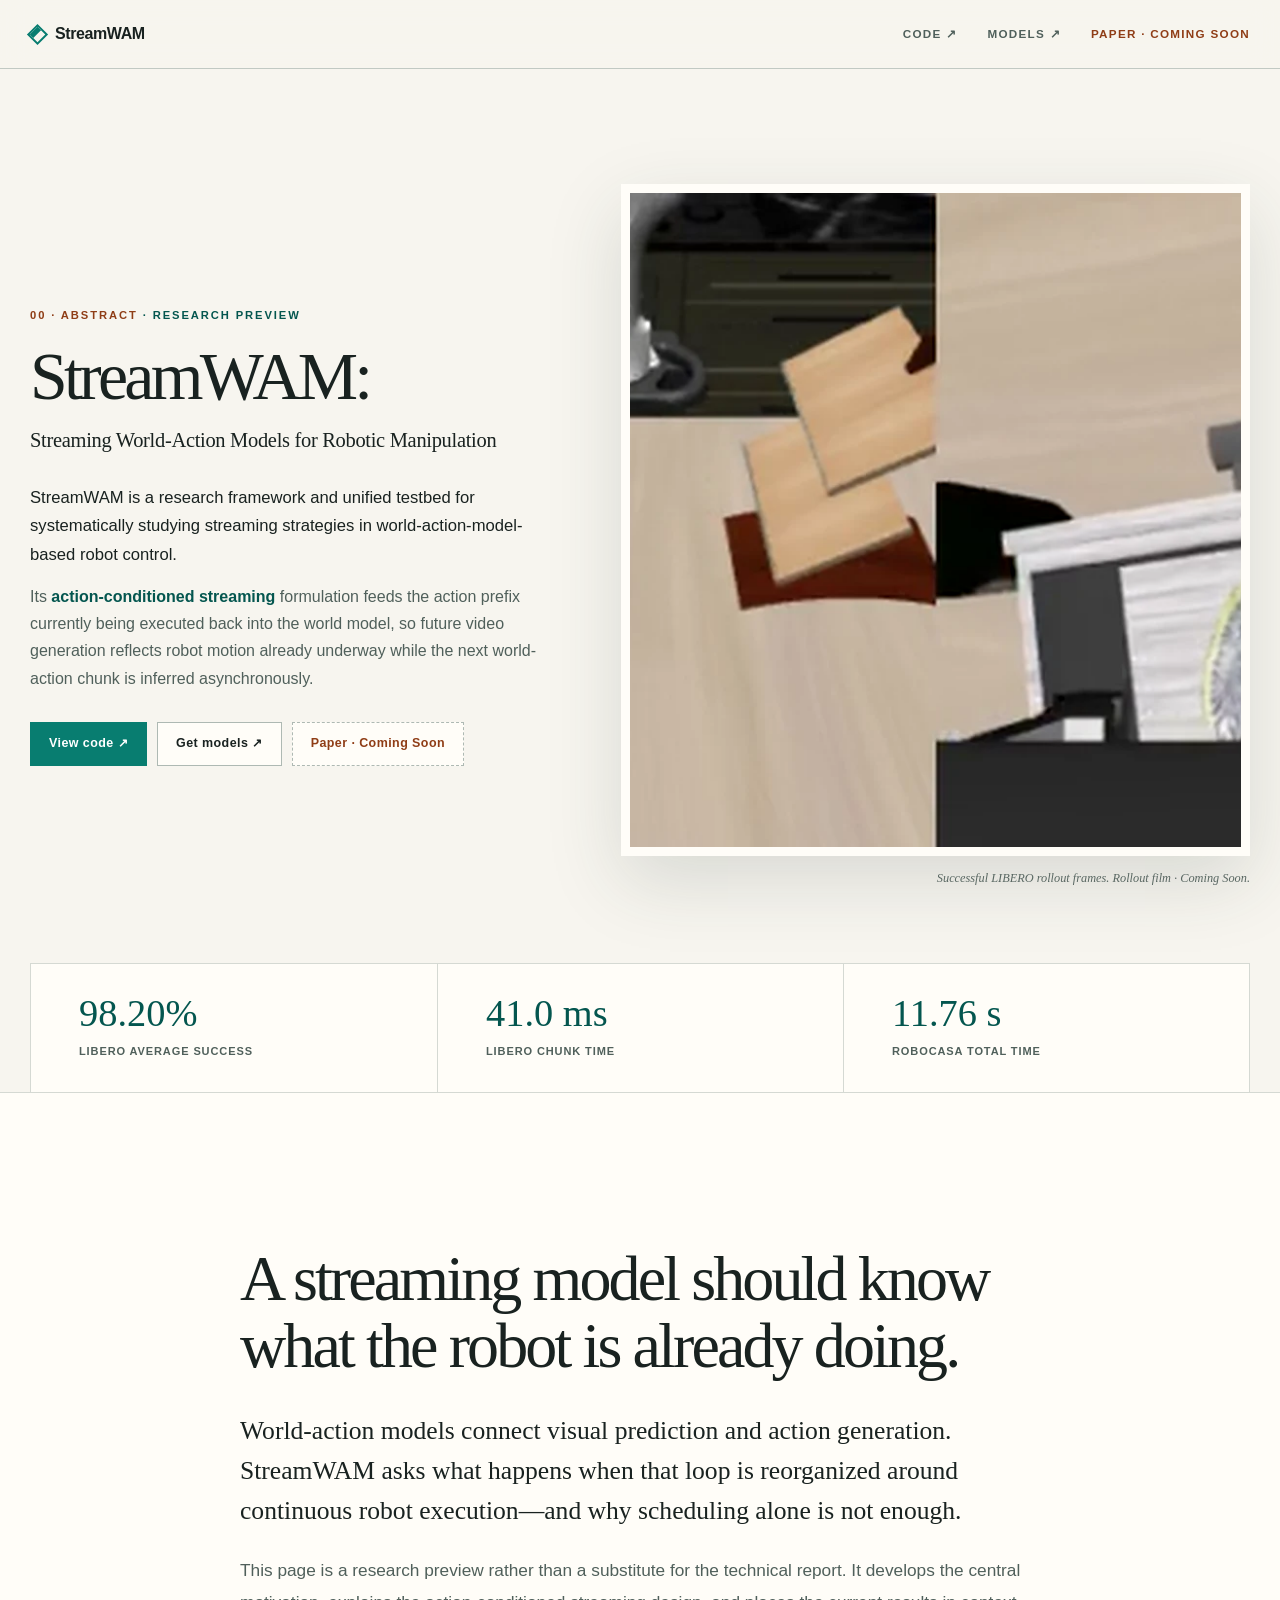
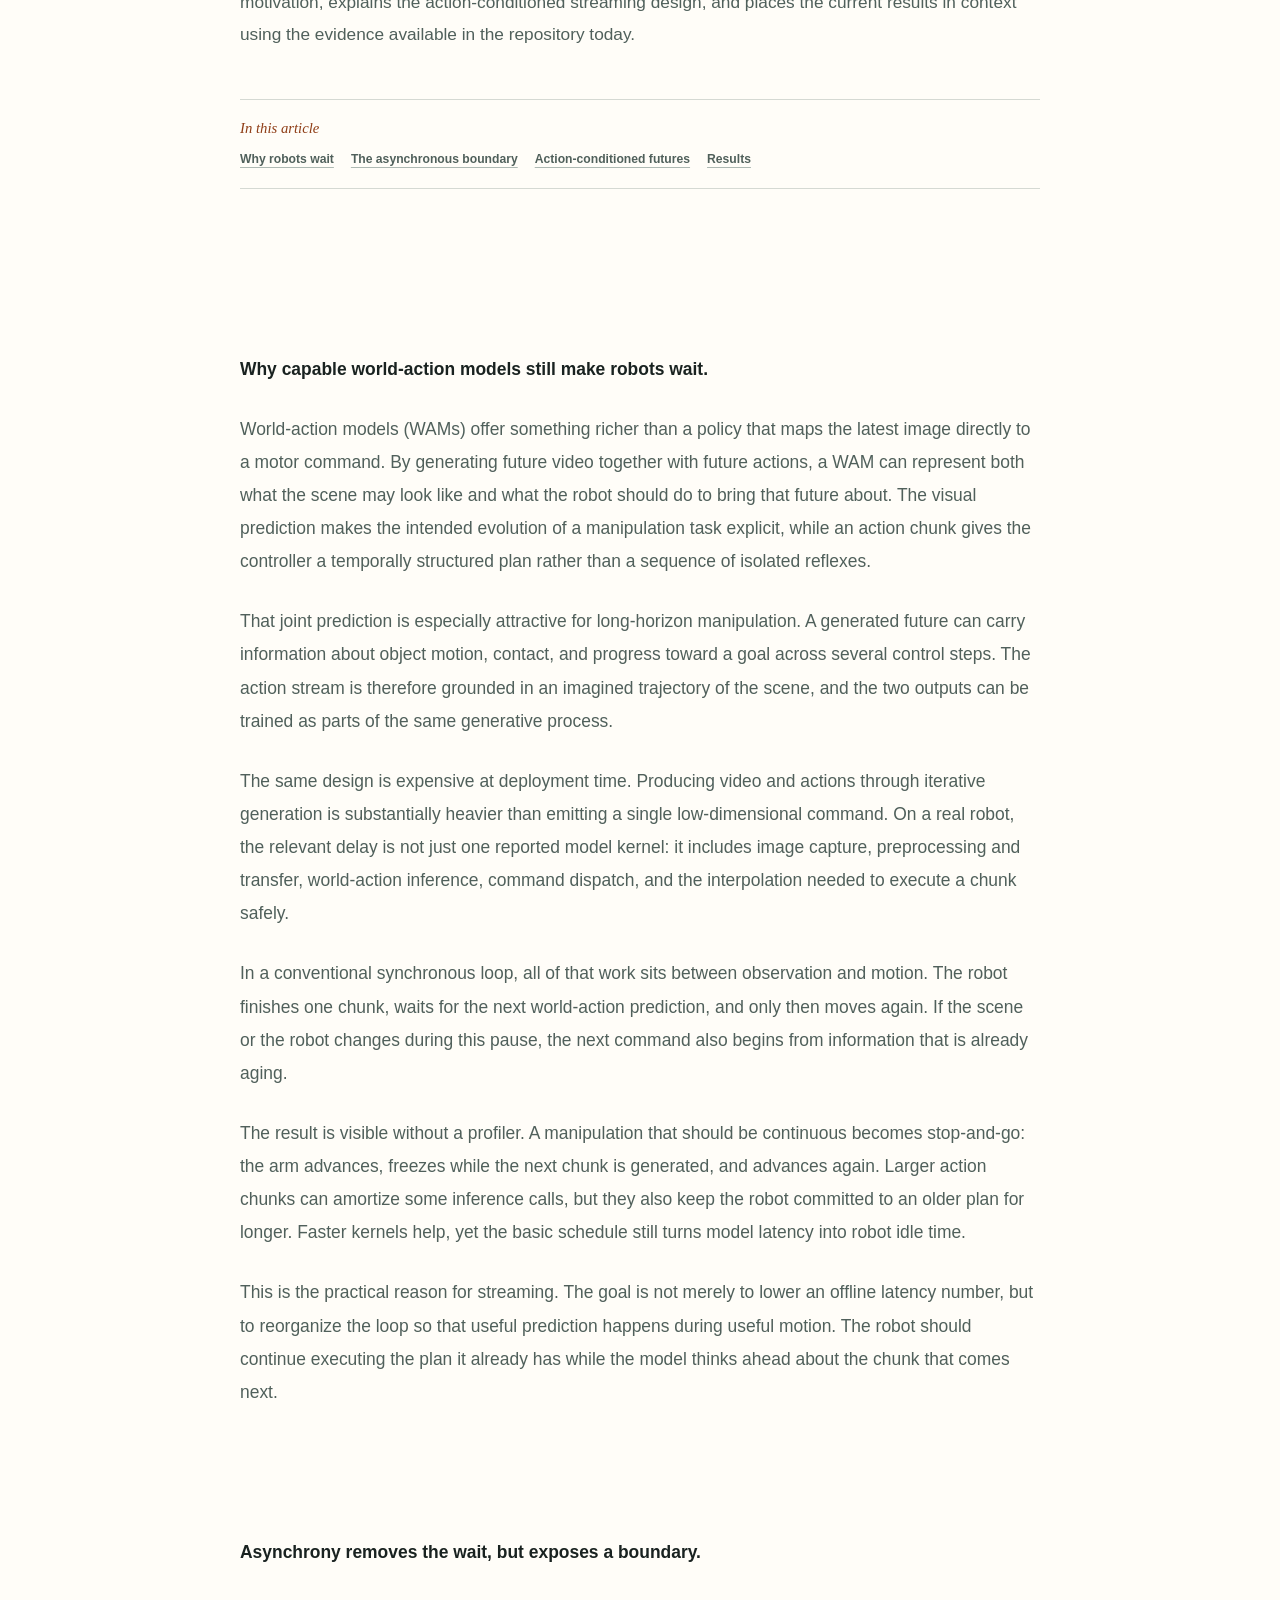
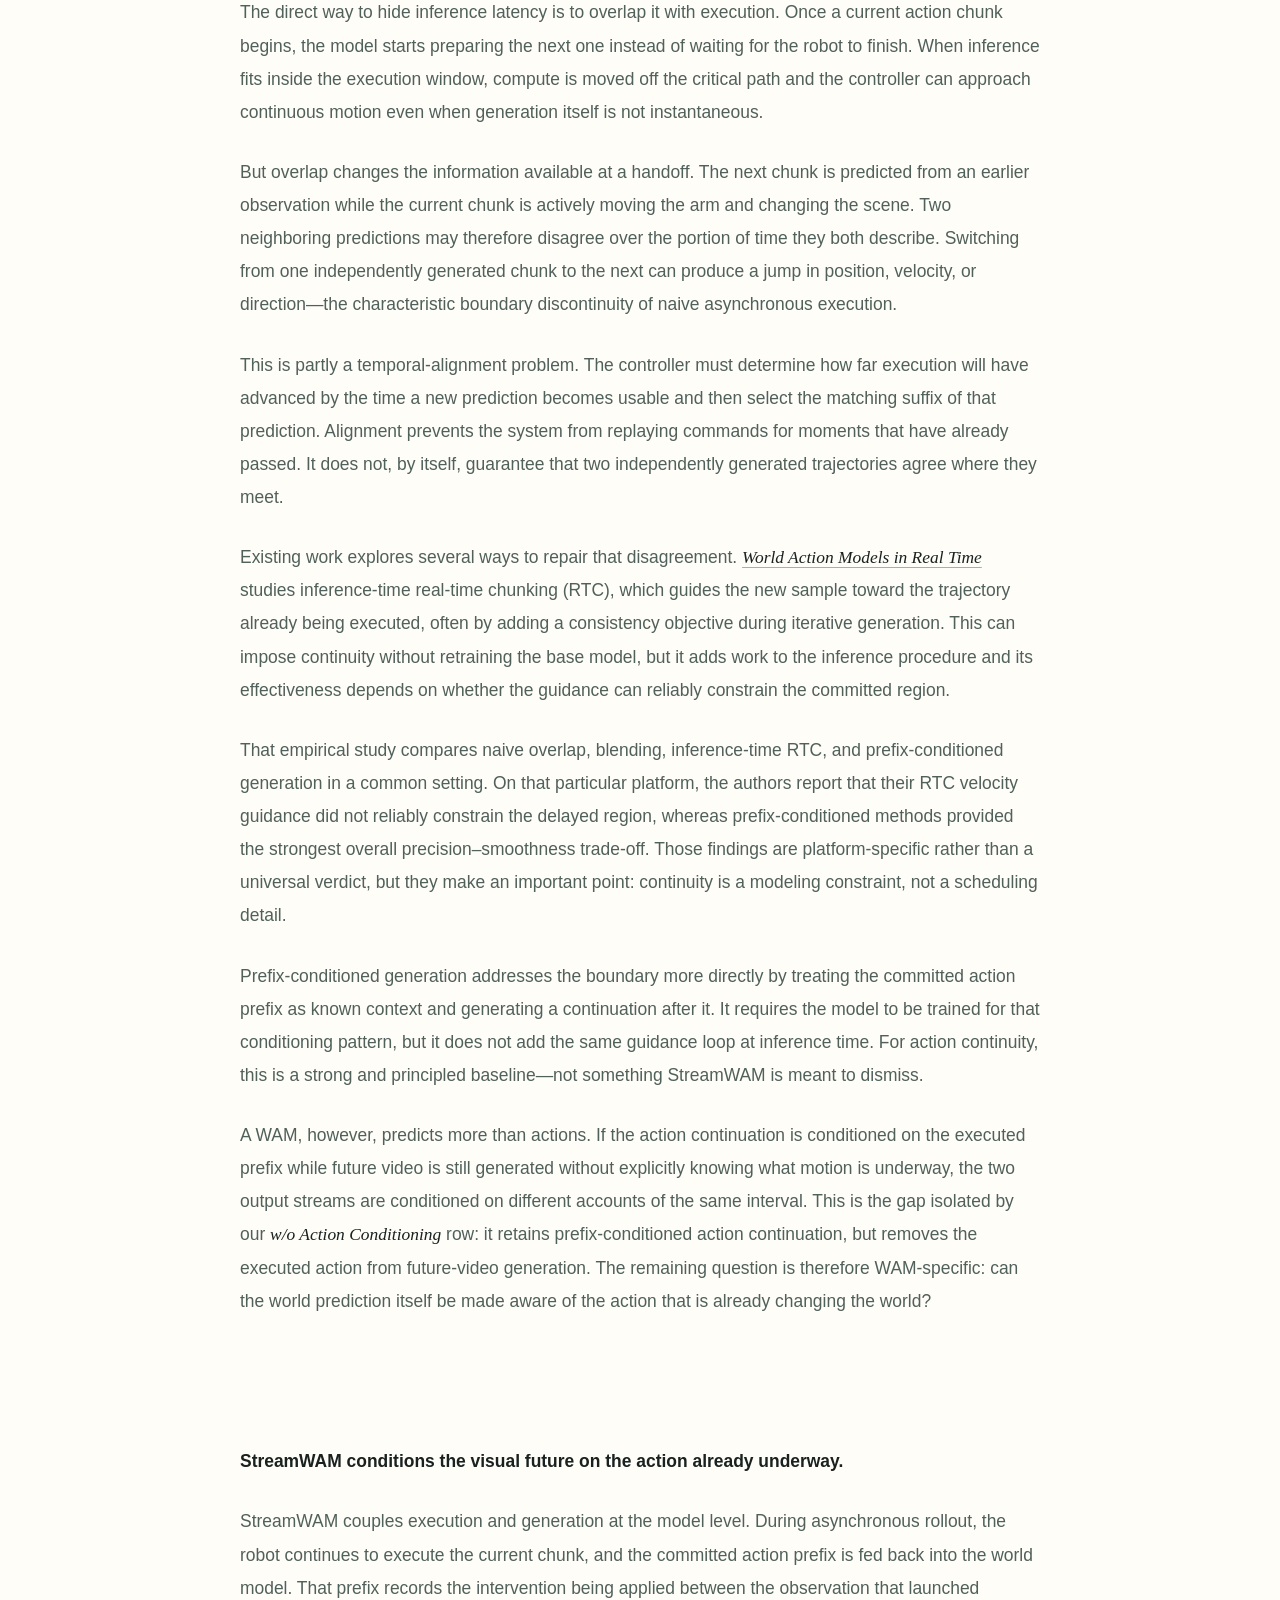
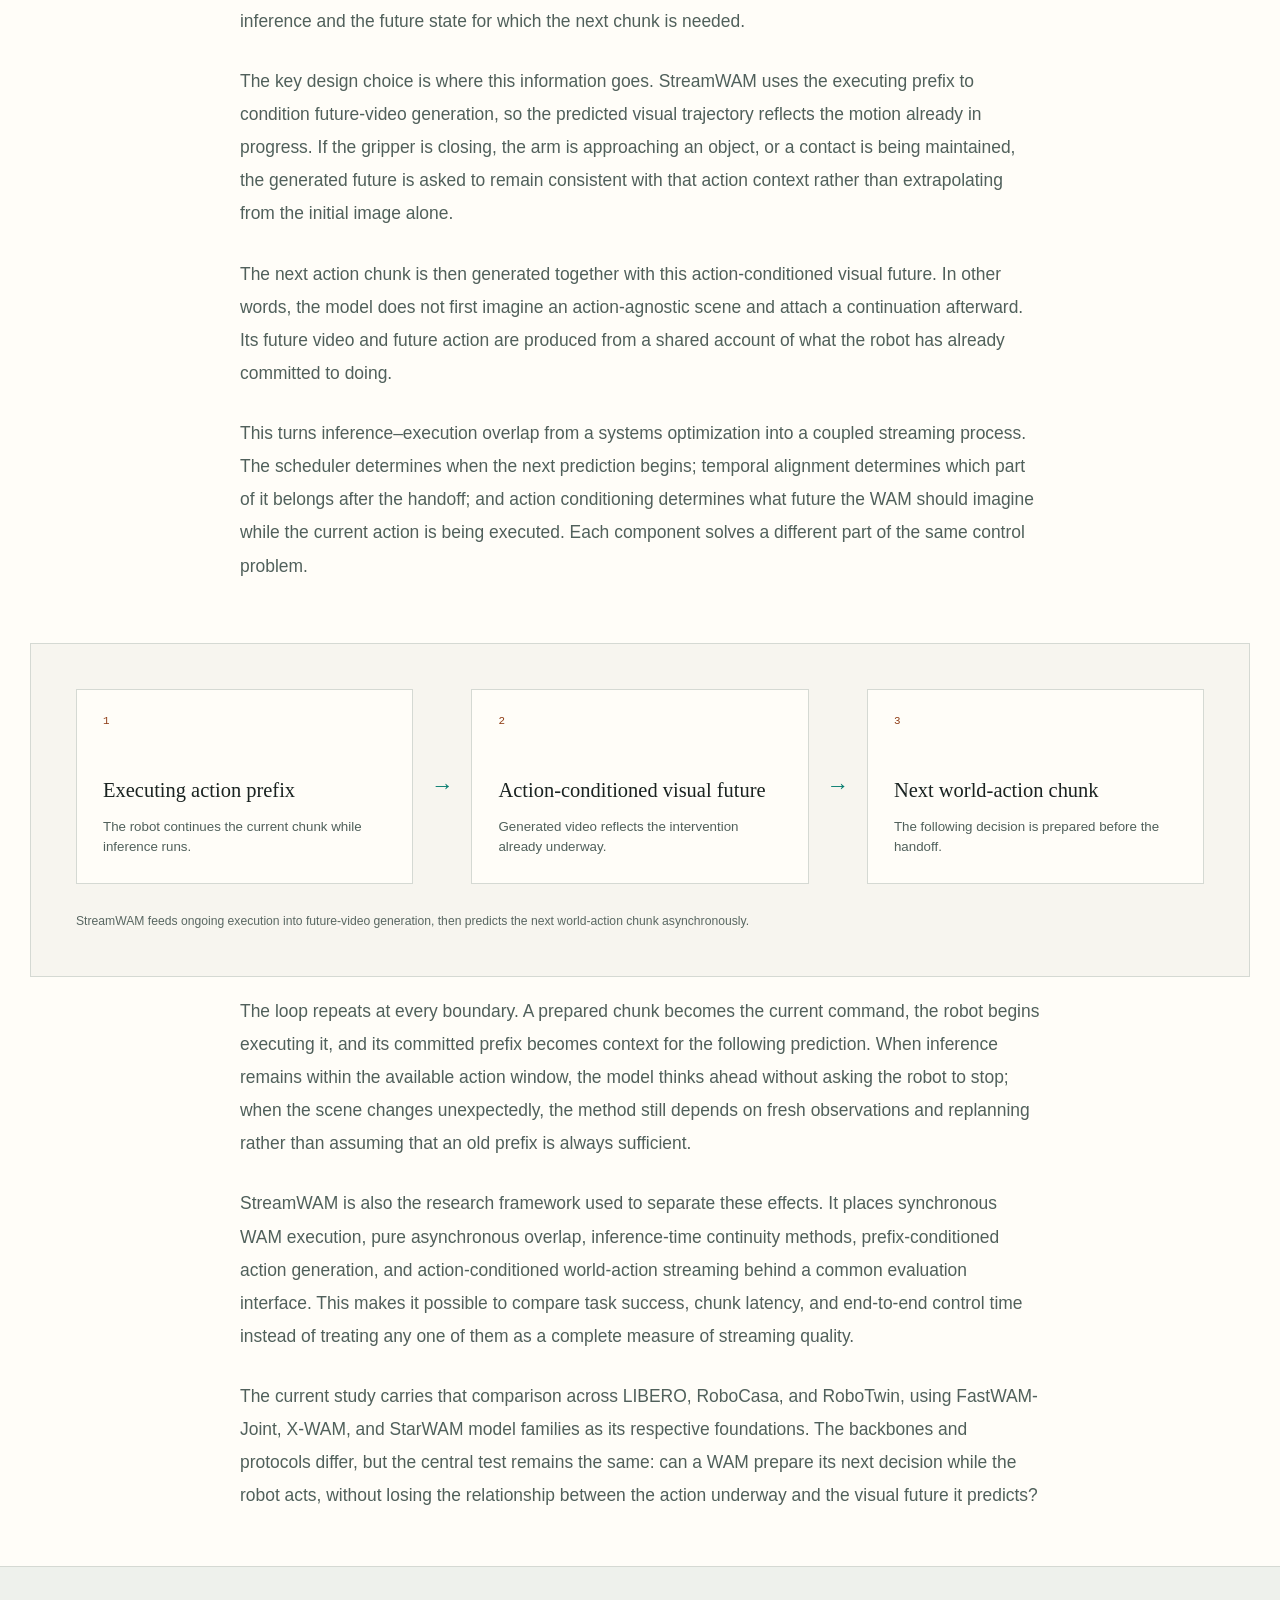
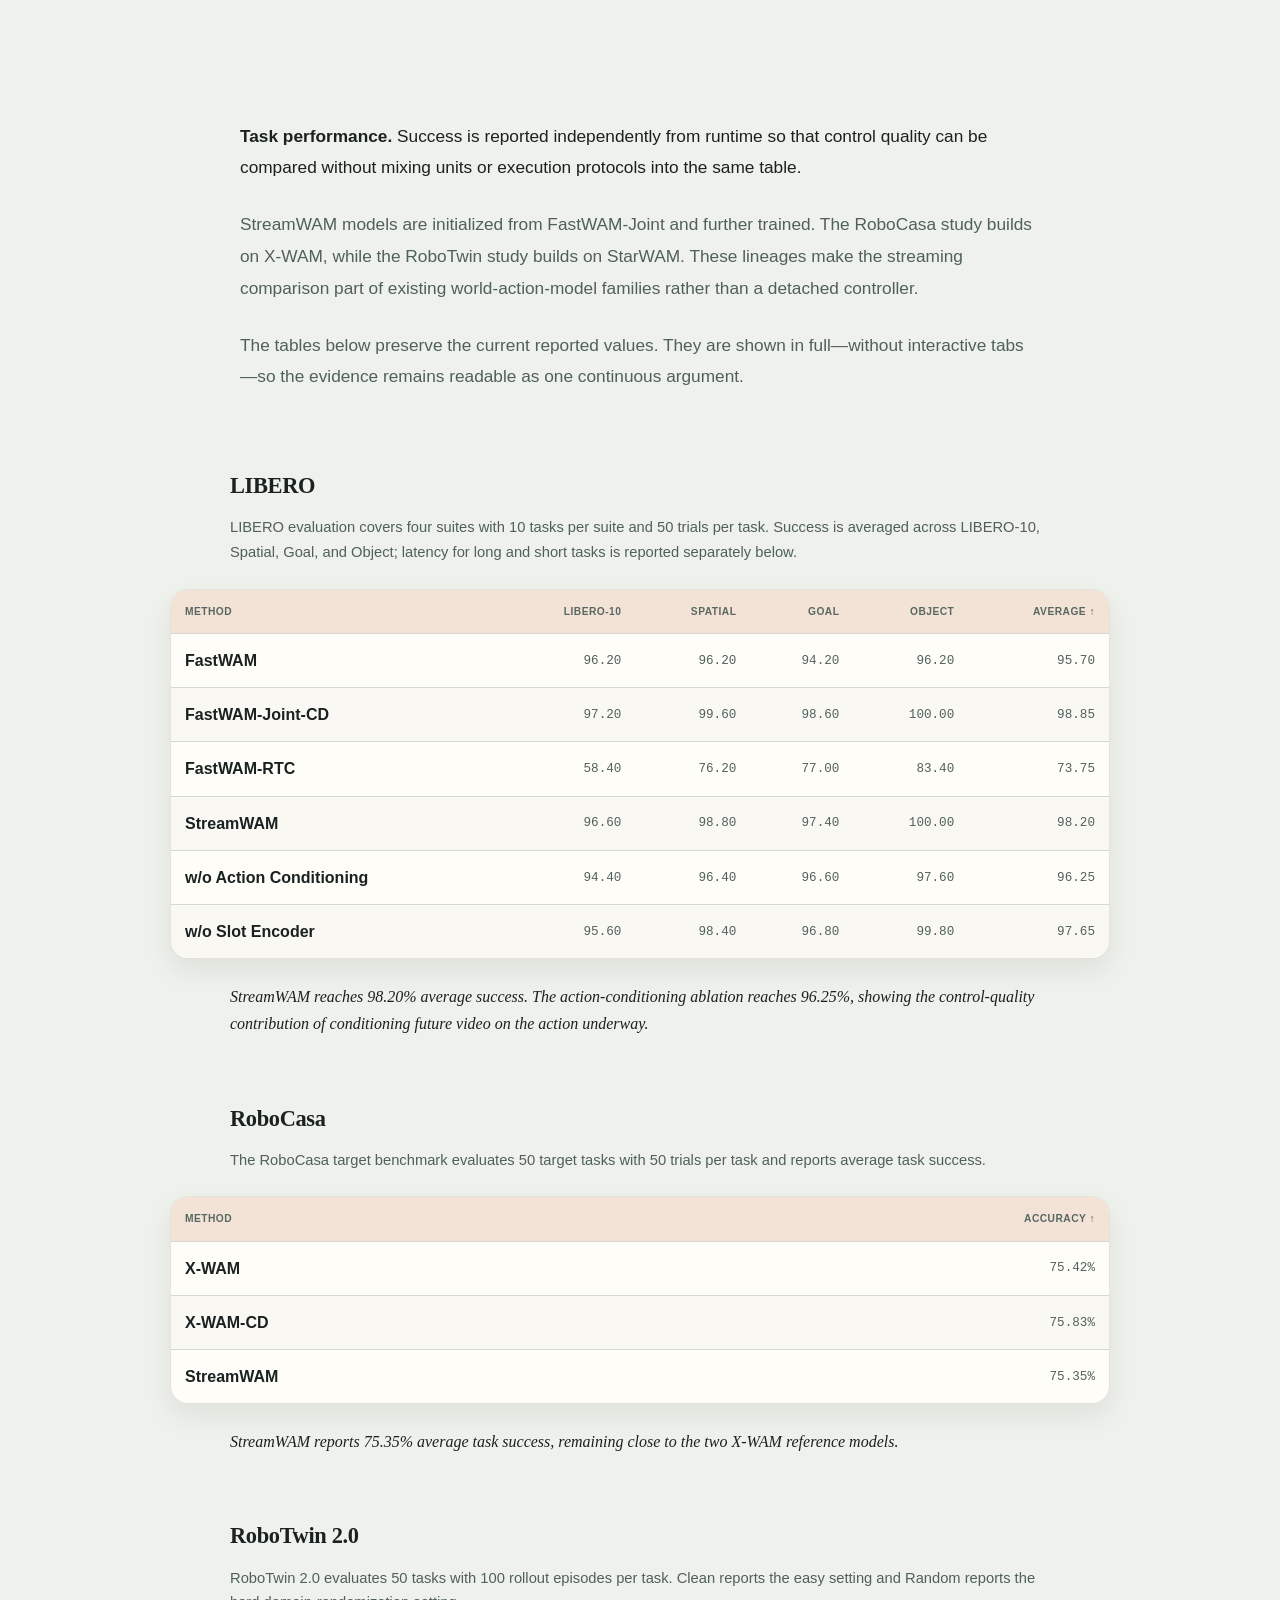
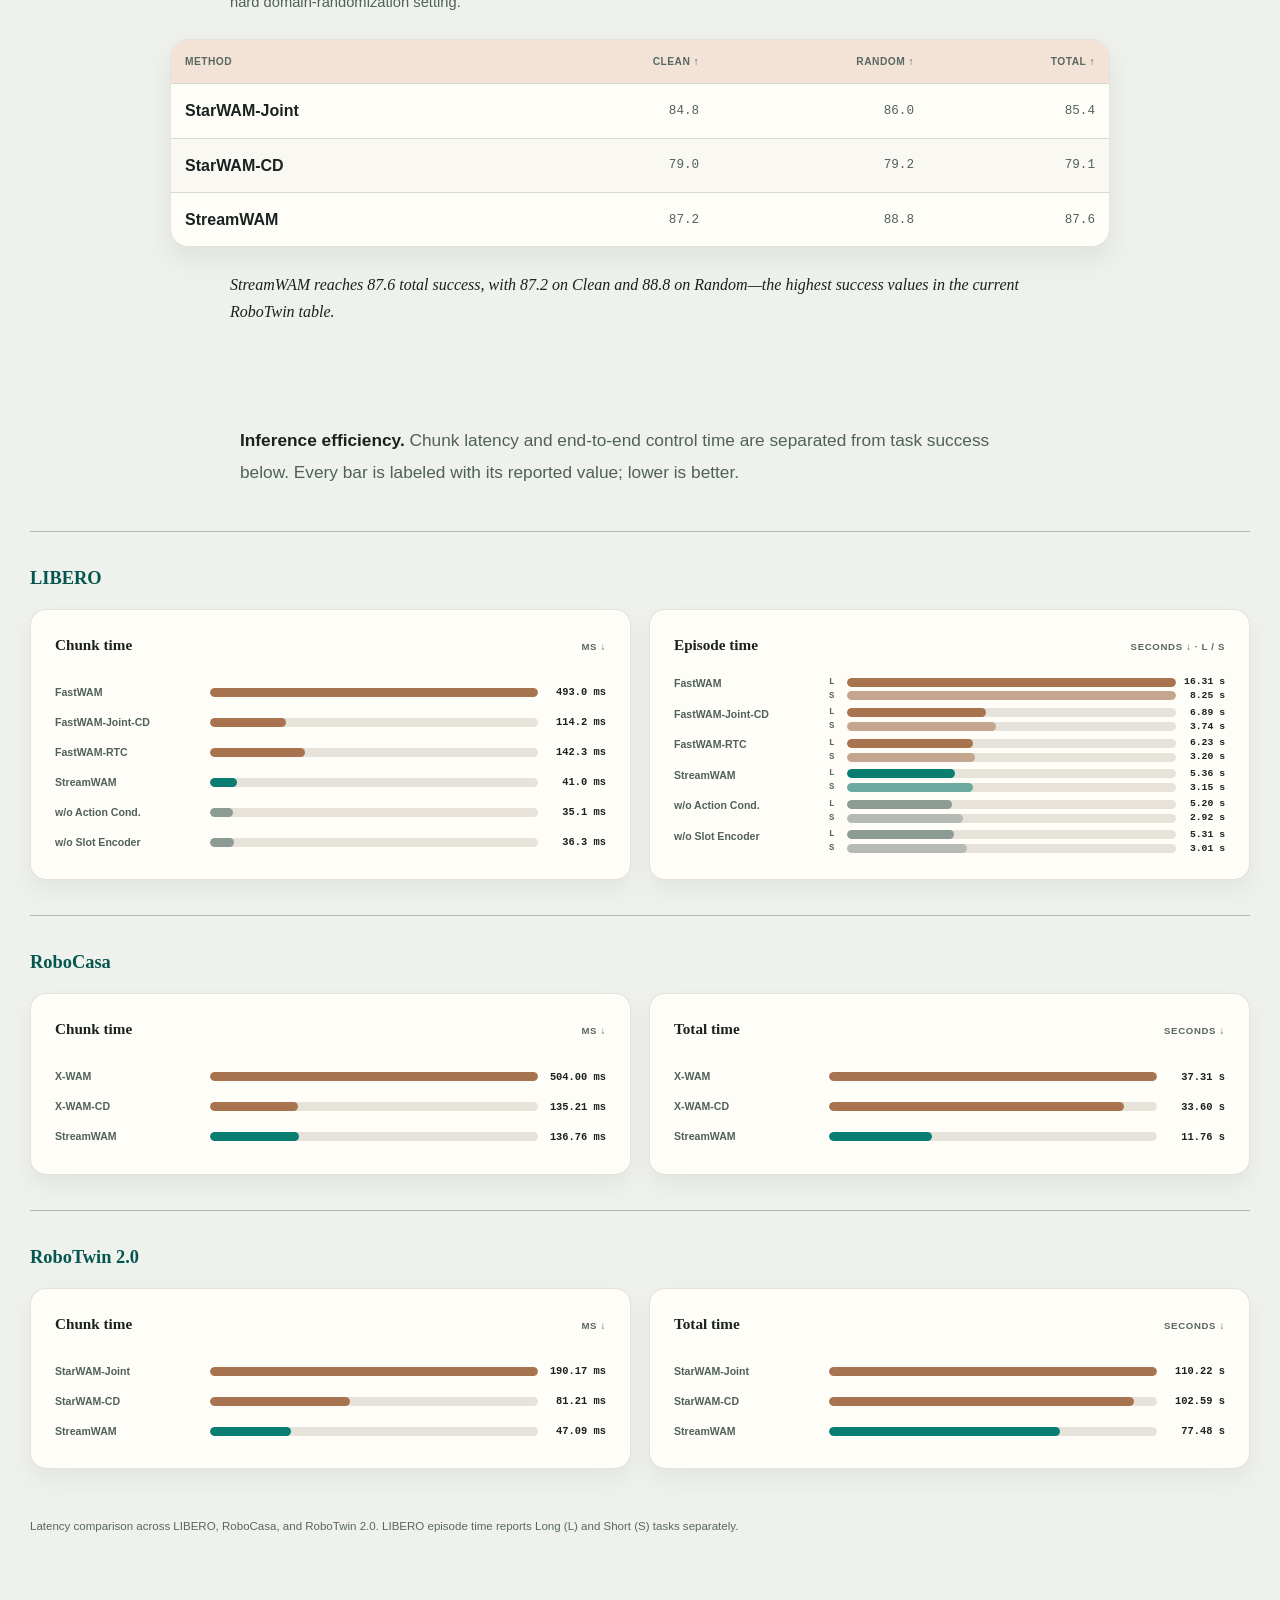
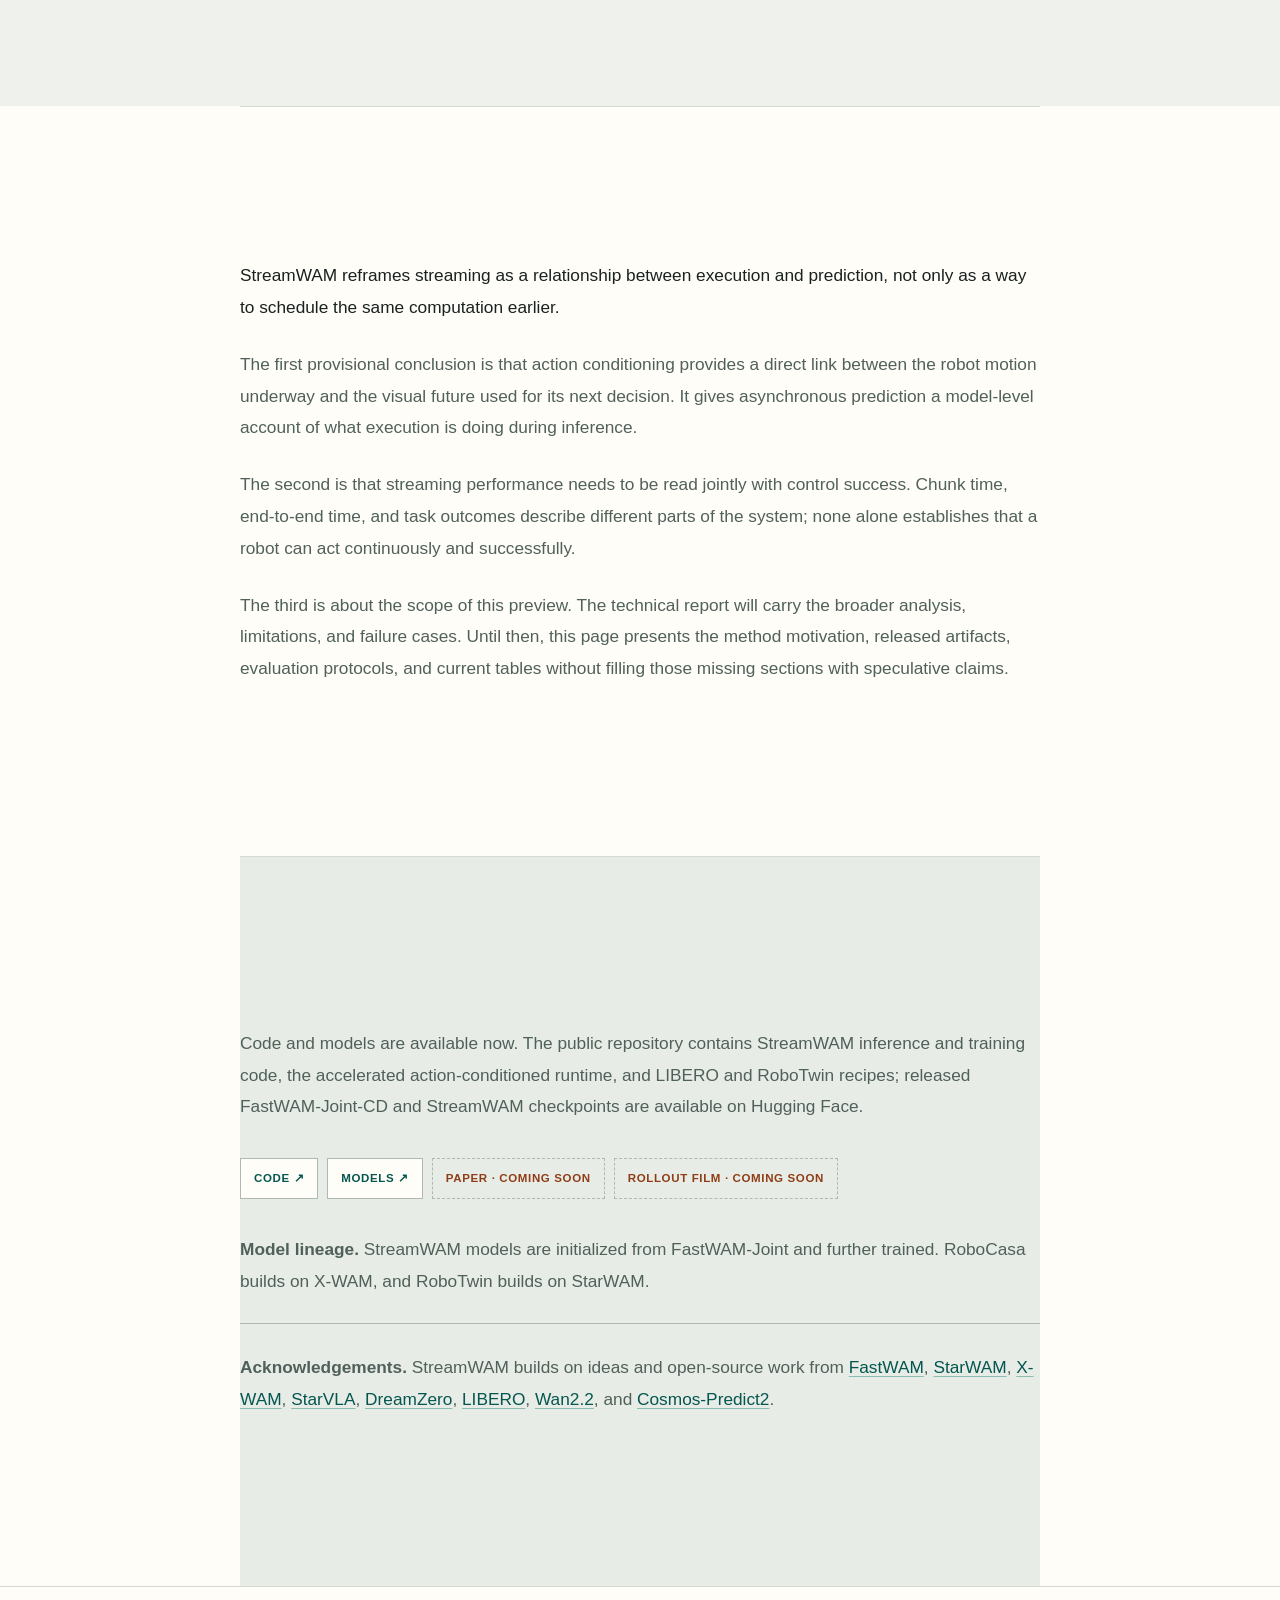
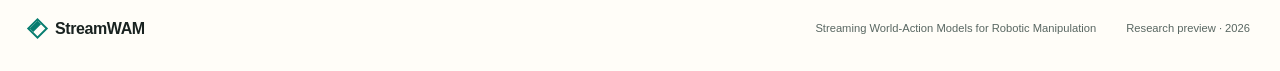
==== academic_project_page/index.html @ 0cbc421a "feat: separate StreamWAM performance and latency results" ====
<!doctype html>
<html lang="en">
  <head>
    <meta charset="utf-8">
    <meta name="viewport" content="width=device-width, initial-scale=1">
    <meta name="theme-color" content="#f7f5ef">
    <meta name="description" content="StreamWAM is a research framework for studying streaming world-action models for robotic manipulation.">
    <meta property="og:type" content="website">
    <meta property="og:title" content="StreamWAM — Think ahead. Act now.">
    <meta property="og:description" content="Streaming World-Action Models for Robotic Manipulation">
    <meta property="og:url" content="https://sjtu-deng-lab.github.io/StreamWAM/">
    <meta property="og:image" content="https://sjtu-deng-lab.github.io/StreamWAM/assets/streamwam-social-preview.jpg">
    <meta property="og:image:width" content="1200">
    <meta property="og:image:height" content="630">
    <meta name="twitter:card" content="summary_large_image">
    <title>StreamWAM — Streaming World-Action Models</title>
    <link rel="stylesheet" href="styles.css">
    <script src="script.js" defer></script>
  </head>
  <body>
    <a class="skip-link" href="#article">Skip to article</a>

    <header class="site-header">
      <nav class="site-nav shell" aria-label="Primary navigation">
        <a class="wordmark" href="#overview" aria-label="StreamWAM home"><span class="wordmark-mark" aria-hidden="true"></span>StreamWAM</a>
        <button class="menu-toggle" type="button" aria-expanded="false" aria-controls="nav-links" hidden>
          <span class="sr-only">Open navigation</span><span aria-hidden="true"></span><span aria-hidden="true"></span>
        </button>
        <div class="nav-links" id="nav-links">
          <a href="https://github.com/SJTU-DENG-Lab/StreamWAM" target="_blank" rel="noopener noreferrer">Code ↗</a>
          <a href="https://huggingface.co/SJTU-DENG-Lab/StreamWAM" target="_blank" rel="noopener noreferrer">Models ↗</a>
          <span class="nav-pending">Paper · Coming Soon</span>
        </div>
      </nav>
    </header>

    <main id="content">
      <section class="hero shell" id="overview" aria-labelledby="hero-title">
        <div class="hero-copy">
          <p class="eyebrow"><span>00 · Abstract</span> · Research preview</p>
          <h1 id="hero-title"><span class="hero-name">StreamWAM:</span><span class="hero-tagline">Streaming World-Action Models for Robotic Manipulation</span></h1>
          <p class="hero-summary">StreamWAM is a research framework and unified testbed for systematically studying streaming strategies in world-action-model-based robot control.</p>
          <p class="hero-detail">Its <strong>action-conditioned streaming</strong> formulation feeds the action prefix currently being executed back into the world model, so future video generation reflects robot motion already underway while the next world-action chunk is inferred asynchronously.</p>
          <div class="hero-actions" aria-label="Project resources">
            <a class="button button-primary" href="https://github.com/SJTU-DENG-Lab/StreamWAM" target="_blank" rel="noopener noreferrer">View code ↗</a>
            <a class="button" href="https://huggingface.co/SJTU-DENG-Lab/StreamWAM" target="_blank" rel="noopener noreferrer">Get models ↗</a>
            <span class="button button-pending" aria-disabled="true">Paper · Coming Soon</span>
          </div>
        </div>
        <figure class="hero-figure">
          <img src="assets/libero-drawer.webp" alt="Robot arm placing a black bowl into an open cabinet drawer in LIBERO" width="1344" height="672">
          <figcaption>Successful LIBERO rollout frames. Rollout film · Coming Soon.</figcaption>
        </figure>
        <div class="headline-results" aria-label="Selected results">
          <p><strong>98.20%</strong><span>LIBERO average success</span></p>
          <p><strong>41.0 ms</strong><span>LIBERO chunk time</span></p>
          <p><strong>11.76 s</strong><span>RoboCasa total time</span></p>
        </div>
      </section>

      <article class="longform" id="article">
        <div class="article-header reading-column">
          <h2>A streaming model should know what the robot is already doing.</h2>
          <p class="article-dek">World-action models connect visual prediction and action generation. StreamWAM asks what happens when that loop is reorganized around continuous robot execution—and why scheduling alone is not enough.</p>
          <p>This page is a research preview rather than a substitute for the technical report. It develops the central motivation, explains the action-conditioned streaming design, and places the current results in context using the evidence available in the repository today.</p>
          <nav class="article-toc" aria-label="Article contents">
            <span>In this article</span>
            <a href="#act-wam">Why robots wait</a><a href="#act-async">The asynchronous boundary</a><a href="#act-streamwam">Action-conditioned futures</a><a href="#experiments">Results</a>
          </nav>
        </div>

        <section class="editorial-act reading-column" id="act-wam" aria-label="The deployment problem">
          <p class="act-opening">Why capable world-action models still make robots wait.</p>
          <p>World-action models (WAMs) offer something richer than a policy that maps the latest image directly to a motor command. By generating future video together with future actions, a WAM can represent both what the scene may look like and what the robot should do to bring that future about. The visual prediction makes the intended evolution of a manipulation task explicit, while an action chunk gives the controller a temporally structured plan rather than a sequence of isolated reflexes.</p>
          <p>That joint prediction is especially attractive for long-horizon manipulation. A generated future can carry information about object motion, contact, and progress toward a goal across several control steps. The action stream is therefore grounded in an imagined trajectory of the scene, and the two outputs can be trained as parts of the same generative process.</p>
          <p>The same design is expensive at deployment time. Producing video and actions through iterative generation is substantially heavier than emitting a single low-dimensional command. On a real robot, the relevant delay is not just one reported model kernel: it includes image capture, preprocessing and transfer, world-action inference, command dispatch, and the interpolation needed to execute a chunk safely.</p>
          <p>In a conventional synchronous loop, all of that work sits between observation and motion. The robot finishes one chunk, waits for the next world-action prediction, and only then moves again. If the scene or the robot changes during this pause, the next command also begins from information that is already aging.</p>
          <p>The result is visible without a profiler. A manipulation that should be continuous becomes stop-and-go: the arm advances, freezes while the next chunk is generated, and advances again. Larger action chunks can amortize some inference calls, but they also keep the robot committed to an older plan for longer. Faster kernels help, yet the basic schedule still turns model latency into robot idle time.</p>
          <p>This is the practical reason for streaming. The goal is not merely to lower an offline latency number, but to reorganize the loop so that useful prediction happens during useful motion. The robot should continue executing the plan it already has while the model thinks ahead about the chunk that comes next.</p>
        </section>

        <section class="editorial-act reading-column" id="act-async" aria-label="The asynchronous boundary">
          <p class="act-opening">Asynchrony removes the wait, but exposes a boundary.</p>
          <p>The direct way to hide inference latency is to overlap it with execution. Once a current action chunk begins, the model starts preparing the next one instead of waiting for the robot to finish. When inference fits inside the execution window, compute is moved off the critical path and the controller can approach continuous motion even when generation itself is not instantaneous.</p>
          <p>But overlap changes the information available at a handoff. The next chunk is predicted from an earlier observation while the current chunk is actively moving the arm and changing the scene. Two neighboring predictions may therefore disagree over the portion of time they both describe. Switching from one independently generated chunk to the next can produce a jump in position, velocity, or direction—the characteristic boundary discontinuity of naive asynchronous execution.</p>
          <p>This is partly a temporal-alignment problem. The controller must determine how far execution will have advanced by the time a new prediction becomes usable and then select the matching suffix of that prediction. Alignment prevents the system from replaying commands for moments that have already passed. It does not, by itself, guarantee that two independently generated trajectories agree where they meet.</p>
          <p>Existing work explores several ways to repair that disagreement. <a href="https://arxiv.org/abs/2608.01880" target="_blank" rel="noopener noreferrer"><cite>World Action Models in Real Time</cite></a> studies inference-time real-time chunking (RTC), which guides the new sample toward the trajectory already being executed, often by adding a consistency objective during iterative generation. This can impose continuity without retraining the base model, but it adds work to the inference procedure and its effectiveness depends on whether the guidance can reliably constrain the committed region.</p>
          <p>That empirical study compares naive overlap, blending, inference-time RTC, and prefix-conditioned generation in a common setting. On that particular platform, the authors report that their RTC velocity guidance did not reliably constrain the delayed region, whereas prefix-conditioned methods provided the strongest overall precision–smoothness trade-off. Those findings are platform-specific rather than a universal verdict, but they make an important point: continuity is a modeling constraint, not a scheduling detail.</p>
          <p>Prefix-conditioned generation addresses the boundary more directly by treating the committed action prefix as known context and generating a continuation after it. It requires the model to be trained for that conditioning pattern, but it does not add the same guidance loop at inference time. For action continuity, this is a strong and principled baseline—not something StreamWAM is meant to dismiss.</p>
          <p>A WAM, however, predicts more than actions. If the action continuation is conditioned on the executed prefix while future video is still generated without explicitly knowing what motion is underway, the two output streams are conditioned on different accounts of the same interval. This is the gap isolated by our <em>w/o Action Conditioning</em> row: it retains prefix-conditioned action continuation, but removes the executed action from future-video generation. The remaining question is therefore WAM-specific: can the world prediction itself be made aware of the action that is already changing the world?</p>
        </section>

        <section class="editorial-act" id="act-streamwam" aria-label="Action-conditioned streaming">
          <div class="reading-column">
            <p class="act-opening">StreamWAM conditions the visual future on the action already underway.</p>
            <p>StreamWAM couples execution and generation at the model level. During asynchronous rollout, the robot continues to execute the current chunk, and the committed action prefix is fed back into the world model. That prefix records the intervention being applied between the observation that launched inference and the future state for which the next chunk is needed.</p>
            <p>The key design choice is where this information goes. StreamWAM uses the executing prefix to condition future-video generation, so the predicted visual trajectory reflects the motion already in progress. If the gripper is closing, the arm is approaching an object, or a contact is being maintained, the generated future is asked to remain consistent with that action context rather than extrapolating from the initial image alone.</p>
            <p>The next action chunk is then generated together with this action-conditioned visual future. In other words, the model does not first imagine an action-agnostic scene and attach a continuation afterward. Its future video and future action are produced from a shared account of what the robot has already committed to doing.</p>
            <p>This turns inference–execution overlap from a systems optimization into a coupled streaming process. The scheduler determines when the next prediction begins; temporal alignment determines which part of it belongs after the handoff; and action conditioning determines what future the WAM should imagine while the current action is being executed. Each component solves a different part of the same control problem.</p>
          </div>
          <figure class="method-figure breakout" aria-labelledby="method-caption">
            <div><span>1</span><strong>Executing action prefix</strong><small>The robot continues the current chunk while inference runs.</small></div>
            <i aria-hidden="true">→</i>
            <div><span>2</span><strong>Action-conditioned visual future</strong><small>Generated video reflects the intervention already underway.</small></div>
            <i aria-hidden="true">→</i>
            <div><span>3</span><strong>Next world-action chunk</strong><small>The following decision is prepared before the handoff.</small></div>
            <figcaption id="method-caption">StreamWAM feeds ongoing execution into future-video generation, then predicts the next world-action chunk asynchronously.</figcaption>
          </figure>
          <div class="reading-column">
            <p>The loop repeats at every boundary. A prepared chunk becomes the current command, the robot begins executing it, and its committed prefix becomes context for the following prediction. When inference remains within the available action window, the model thinks ahead without asking the robot to stop; when the scene changes unexpectedly, the method still depends on fresh observations and replanning rather than assuming that an old prefix is always sufficient.</p>
            <p>StreamWAM is also the research framework used to separate these effects. It places synchronous WAM execution, pure asynchronous overlap, inference-time continuity methods, prefix-conditioned action generation, and action-conditioned world-action streaming behind a common evaluation interface. This makes it possible to compare task success, chunk latency, and end-to-end control time instead of treating any one of them as a complete measure of streaming quality.</p>
            <p>The current study carries that comparison across LIBERO, RoboCasa, and RoboTwin, using FastWAM-Joint, X-WAM, and StarWAM model families as its respective foundations. The backbones and protocols differ, but the central test remains the same: can a WAM prepare its next decision while the robot acts, without losing the relationship between the action underway and the visual future it predicts?</p>
          </div>
        </section>

        <section class="article-section experiments" id="experiments" aria-label="Current results">
          <div class="reading-column">
            <p class="lead"><strong>Task performance.</strong> Success is reported independently from runtime so that control quality can be compared without mixing units or execution protocols into the same table.</p>
            <p>StreamWAM models are initialized from FastWAM-Joint and further trained. The RoboCasa study builds on X-WAM, while the RoboTwin study builds on StarWAM. These lineages make the streaming comparison part of existing world-action-model families rather than a detached controller.</p>
            <p>The tables below preserve the current reported values. They are shown in full—without interactive tabs—so the evidence remains readable as one continuous argument.</p>
          </div>

          <section class="benchmark breakout" id="benchmark-libero" aria-labelledby="libero-title">
            <div class="benchmark-intro">
              <h3 id="libero-title">LIBERO</h3>
              <p>LIBERO evaluation covers four suites with 10 tasks per suite and 50 trials per task. Success is averaged across LIBERO-10, Spatial, Goal, and Object; latency for long and short tasks is reported separately below.</p>
            </div>
            <div class="table-scroll" tabindex="0" aria-label="Scrollable LIBERO results table">
              <table>
                <caption>LIBERO success results</caption>
                <thead><tr><th scope="col">Method</th><th scope="col">LIBERO-10</th><th scope="col">Spatial</th><th scope="col">Goal</th><th scope="col">Object</th><th scope="col">Average ↑</th></tr></thead>
                <tbody>
                  <tr><th scope="row">FastWAM</th><td>96.20</td><td>96.20</td><td>94.20</td><td>96.20</td><td>95.70</td></tr>
                  <tr><th scope="row">FastWAM-Joint-CD</th><td>97.20</td><td>99.60</td><td>98.60</td><td>100.00</td><td>98.85</td></tr>
                  <tr><th scope="row">FastWAM-RTC</th><td>58.40</td><td>76.20</td><td>77.00</td><td>83.40</td><td>73.75</td></tr>
                  <tr><th scope="row">StreamWAM</th><td>96.60</td><td>98.80</td><td>97.40</td><td>100.00</td><td>98.20</td></tr>
                  <tr><th scope="row">w/o Action Conditioning</th><td>94.40</td><td>96.40</td><td>96.60</td><td>97.60</td><td>96.25</td></tr>
                  <tr><th scope="row">w/o Slot Encoder</th><td>95.60</td><td>98.40</td><td>96.80</td><td>99.80</td><td>97.65</td></tr>
                </tbody>
              </table>
            </div>
            <p class="benchmark-reading">StreamWAM reaches 98.20% average success. The action-conditioning ablation reaches 96.25%, showing the control-quality contribution of conditioning future video on the action underway.</p>
          </section>

          <section class="benchmark breakout" id="benchmark-robocasa" aria-labelledby="robocasa-title">
            <div class="benchmark-intro">
              <h3 id="robocasa-title">RoboCasa</h3>
              <p>The RoboCasa target benchmark evaluates 50 target tasks with 50 trials per task and reports average task success.</p>
            </div>
            <div class="table-scroll" tabindex="0" aria-label="Scrollable RoboCasa results table">
              <table>
                <caption>RoboCasa target benchmark results</caption>
                <thead><tr><th scope="col">Method</th><th scope="col">Accuracy ↑</th></tr></thead>
                <tbody>
                  <tr><th scope="row">X-WAM</th><td>75.42%</td></tr>
                  <tr><th scope="row">X-WAM-CD</th><td>75.83%</td></tr>
                  <tr><th scope="row">StreamWAM</th><td>75.35%</td></tr>
                </tbody>
              </table>
            </div>
            <p class="benchmark-reading">StreamWAM reports 75.35% average task success, remaining close to the two X-WAM reference models.</p>
          </section>

          <section class="benchmark breakout" id="benchmark-robotwin" aria-labelledby="robotwin-title">
            <div class="benchmark-intro">
              <h3 id="robotwin-title">RoboTwin 2.0</h3>
              <p>RoboTwin 2.0 evaluates 50 tasks with 100 rollout episodes per task. Clean reports the easy setting and Random reports the hard domain-randomization setting.</p>
            </div>
            <div class="table-scroll" tabindex="0" aria-label="Scrollable RoboTwin results table">
              <table>
                <caption>RoboTwin 2.0 clean and randomized results</caption>
                <thead><tr><th scope="col">Method</th><th scope="col">Clean ↑</th><th scope="col">Random ↑</th><th scope="col">Total ↑</th></tr></thead>
                <tbody>
                  <tr><th scope="row">StarWAM-Joint</th><td>84.8</td><td>86.0</td><td>85.4</td></tr>
                  <tr><th scope="row">StarWAM-CD</th><td>79.0</td><td>79.2</td><td>79.1</td></tr>
                  <tr><th scope="row">StreamWAM</th><td>87.2</td><td>88.8</td><td>87.6</td></tr>
                </tbody>
              </table>
            </div>
            <p class="benchmark-reading">StreamWAM reaches 87.6 total success, with 87.2 on Clean and 88.8 on Random—the highest success values in the current RoboTwin table.</p>
          </section>

          <div class="efficiency-intro reading-column">
            <p><strong>Inference efficiency.</strong> Chunk latency and end-to-end control time are separated from task success below. Every bar is labeled with its reported value; lower is better.</p>
          </div>
          <figure class="latency-figure breakout" aria-labelledby="latency-caption">
            <div class="latency-benchmark-group">
              <p class="latency-benchmark">LIBERO</p>
              <div class="latency-chart" role="group" aria-labelledby="libero-chunk-title">
                <p class="latency-chart-title" id="libero-chunk-title">Chunk time <span>ms ↓</span></p>
                <div class="latency-row"><span class="latency-method">FastWAM</span><span class="latency-track"><span class="latency-bar" style="--bar:100%" data-benchmark="libero" data-metric="chunk" data-method="FastWAM" data-series="" data-value="493.0" data-unit="ms"></span></span><strong>493.0 ms</strong></div>
                <div class="latency-row"><span class="latency-method">FastWAM-Joint-CD</span><span class="latency-track"><span class="latency-bar" style="--bar:23.16%" data-benchmark="libero" data-metric="chunk" data-method="FastWAM-Joint-CD" data-series="" data-value="114.2" data-unit="ms"></span></span><strong>114.2 ms</strong></div>
                <div class="latency-row"><span class="latency-method">FastWAM-RTC</span><span class="latency-track"><span class="latency-bar" style="--bar:28.86%" data-benchmark="libero" data-metric="chunk" data-method="FastWAM-RTC" data-series="" data-value="142.3" data-unit="ms"></span></span><strong>142.3 ms</strong></div>
                <div class="latency-row"><span class="latency-method">StreamWAM</span><span class="latency-track"><span class="latency-bar is-streamwam" style="--bar:8.32%" data-benchmark="libero" data-metric="chunk" data-method="StreamWAM" data-series="" data-value="41.0" data-unit="ms"></span></span><strong>41.0 ms</strong></div>
                <div class="latency-row"><span class="latency-method">w/o Action Cond.</span><span class="latency-track"><span class="latency-bar is-ablation" style="--bar:7.12%" data-benchmark="libero" data-metric="chunk" data-method="w/o Action Conditioning" data-series="" data-value="35.1" data-unit="ms"></span></span><strong>35.1 ms</strong></div>
                <div class="latency-row"><span class="latency-method">w/o Slot Encoder</span><span class="latency-track"><span class="latency-bar is-ablation" style="--bar:7.36%" data-benchmark="libero" data-metric="chunk" data-method="w/o Slot Encoder" data-series="" data-value="36.3" data-unit="ms"></span></span><strong>36.3 ms</strong></div>
              </div>
              <div class="latency-chart" role="group" aria-labelledby="libero-total-title">
                <p class="latency-chart-title" id="libero-total-title">Episode time <span>seconds ↓ · L / S</span></p>
                <div class="latency-pair-row"><span class="latency-method">FastWAM</span><div class="latency-pair-bars"><div><small>L</small><span class="latency-track"><span class="latency-bar" style="--bar:100%" data-benchmark="libero" data-metric="total" data-method="FastWAM" data-series="long" data-value="16.31" data-unit="s"></span></span><strong>16.31 s</strong></div><div><small>S</small><span class="latency-track"><span class="latency-bar is-short" style="--bar:100%" data-benchmark="libero" data-metric="total" data-method="FastWAM" data-series="short" data-value="8.25" data-unit="s"></span></span><strong>8.25 s</strong></div></div></div>
                <div class="latency-pair-row"><span class="latency-method">FastWAM-Joint-CD</span><div class="latency-pair-bars"><div><small>L</small><span class="latency-track"><span class="latency-bar" style="--bar:42.24%" data-benchmark="libero" data-metric="total" data-method="FastWAM-Joint-CD" data-series="long" data-value="6.89" data-unit="s"></span></span><strong>6.89 s</strong></div><div><small>S</small><span class="latency-track"><span class="latency-bar is-short" style="--bar:45.33%" data-benchmark="libero" data-metric="total" data-method="FastWAM-Joint-CD" data-series="short" data-value="3.74" data-unit="s"></span></span><strong>3.74 s</strong></div></div></div>
                <div class="latency-pair-row"><span class="latency-method">FastWAM-RTC</span><div class="latency-pair-bars"><div><small>L</small><span class="latency-track"><span class="latency-bar" style="--bar:38.20%" data-benchmark="libero" data-metric="total" data-method="FastWAM-RTC" data-series="long" data-value="6.23" data-unit="s"></span></span><strong>6.23 s</strong></div><div><small>S</small><span class="latency-track"><span class="latency-bar is-short" style="--bar:38.79%" data-benchmark="libero" data-metric="total" data-method="FastWAM-RTC" data-series="short" data-value="3.20" data-unit="s"></span></span><strong>3.20 s</strong></div></div></div>
                <div class="latency-pair-row"><span class="latency-method">StreamWAM</span><div class="latency-pair-bars"><div><small>L</small><span class="latency-track"><span class="latency-bar is-streamwam" style="--bar:32.86%" data-benchmark="libero" data-metric="total" data-method="StreamWAM" data-series="long" data-value="5.36" data-unit="s"></span></span><strong>5.36 s</strong></div><div><small>S</small><span class="latency-track"><span class="latency-bar is-streamwam is-short" style="--bar:38.18%" data-benchmark="libero" data-metric="total" data-method="StreamWAM" data-series="short" data-value="3.15" data-unit="s"></span></span><strong>3.15 s</strong></div></div></div>
                <div class="latency-pair-row"><span class="latency-method">w/o Action Cond.</span><div class="latency-pair-bars"><div><small>L</small><span class="latency-track"><span class="latency-bar is-ablation" style="--bar:31.88%" data-benchmark="libero" data-metric="total" data-method="w/o Action Conditioning" data-series="long" data-value="5.20" data-unit="s"></span></span><strong>5.20 s</strong></div><div><small>S</small><span class="latency-track"><span class="latency-bar is-ablation is-short" style="--bar:35.39%" data-benchmark="libero" data-metric="total" data-method="w/o Action Conditioning" data-series="short" data-value="2.92" data-unit="s"></span></span><strong>2.92 s</strong></div></div></div>
                <div class="latency-pair-row"><span class="latency-method">w/o Slot Encoder</span><div class="latency-pair-bars"><div><small>L</small><span class="latency-track"><span class="latency-bar is-ablation" style="--bar:32.56%" data-benchmark="libero" data-metric="total" data-method="w/o Slot Encoder" data-series="long" data-value="5.31" data-unit="s"></span></span><strong>5.31 s</strong></div><div><small>S</small><span class="latency-track"><span class="latency-bar is-ablation is-short" style="--bar:36.48%" data-benchmark="libero" data-metric="total" data-method="w/o Slot Encoder" data-series="short" data-value="3.01" data-unit="s"></span></span><strong>3.01 s</strong></div></div></div>
              </div>
            </div>

            <div class="latency-benchmark-group">
              <p class="latency-benchmark">RoboCasa</p>
              <div class="latency-chart" role="group" aria-labelledby="robocasa-chunk-title">
                <p class="latency-chart-title" id="robocasa-chunk-title">Chunk time <span>ms ↓</span></p>
                <div class="latency-row"><span class="latency-method">X-WAM</span><span class="latency-track"><span class="latency-bar" style="--bar:100%" data-benchmark="robocasa" data-metric="chunk" data-method="X-WAM" data-series="" data-value="504.00" data-unit="ms"></span></span><strong>504.00 ms</strong></div>
                <div class="latency-row"><span class="latency-method">X-WAM-CD</span><span class="latency-track"><span class="latency-bar" style="--bar:26.83%" data-benchmark="robocasa" data-metric="chunk" data-method="X-WAM-CD" data-series="" data-value="135.21" data-unit="ms"></span></span><strong>135.21 ms</strong></div>
                <div class="latency-row"><span class="latency-method">StreamWAM</span><span class="latency-track"><span class="latency-bar is-streamwam" style="--bar:27.13%" data-benchmark="robocasa" data-metric="chunk" data-method="StreamWAM" data-series="" data-value="136.76" data-unit="ms"></span></span><strong>136.76 ms</strong></div>
              </div>
              <div class="latency-chart" role="group" aria-labelledby="robocasa-total-title">
                <p class="latency-chart-title" id="robocasa-total-title">Total time <span>seconds ↓</span></p>
                <div class="latency-row"><span class="latency-method">X-WAM</span><span class="latency-track"><span class="latency-bar" style="--bar:100%" data-benchmark="robocasa" data-metric="total" data-method="X-WAM" data-series="" data-value="37.31" data-unit="s"></span></span><strong>37.31 s</strong></div>
                <div class="latency-row"><span class="latency-method">X-WAM-CD</span><span class="latency-track"><span class="latency-bar" style="--bar:90.06%" data-benchmark="robocasa" data-metric="total" data-method="X-WAM-CD" data-series="" data-value="33.60" data-unit="s"></span></span><strong>33.60 s</strong></div>
                <div class="latency-row"><span class="latency-method">StreamWAM</span><span class="latency-track"><span class="latency-bar is-streamwam" style="--bar:31.52%" data-benchmark="robocasa" data-metric="total" data-method="StreamWAM" data-series="" data-value="11.76" data-unit="s"></span></span><strong>11.76 s</strong></div>
              </div>
            </div>

            <div class="latency-benchmark-group">
              <p class="latency-benchmark">RoboTwin 2.0</p>
              <div class="latency-chart" role="group" aria-labelledby="robotwin-chunk-title">
                <p class="latency-chart-title" id="robotwin-chunk-title">Chunk time <span>ms ↓</span></p>
                <div class="latency-row"><span class="latency-method">StarWAM-Joint</span><span class="latency-track"><span class="latency-bar" style="--bar:100%" data-benchmark="robotwin" data-metric="chunk" data-method="StarWAM-Joint" data-series="" data-value="190.17" data-unit="ms"></span></span><strong>190.17 ms</strong></div>
                <div class="latency-row"><span class="latency-method">StarWAM-CD</span><span class="latency-track"><span class="latency-bar" style="--bar:42.70%" data-benchmark="robotwin" data-metric="chunk" data-method="StarWAM-CD" data-series="" data-value="81.21" data-unit="ms"></span></span><strong>81.21 ms</strong></div>
                <div class="latency-row"><span class="latency-method">StreamWAM</span><span class="latency-track"><span class="latency-bar is-streamwam" style="--bar:24.76%" data-benchmark="robotwin" data-metric="chunk" data-method="StreamWAM" data-series="" data-value="47.09" data-unit="ms"></span></span><strong>47.09 ms</strong></div>
              </div>
              <div class="latency-chart" role="group" aria-labelledby="robotwin-total-title">
                <p class="latency-chart-title" id="robotwin-total-title">Total time <span>seconds ↓</span></p>
                <div class="latency-row"><span class="latency-method">StarWAM-Joint</span><span class="latency-track"><span class="latency-bar" style="--bar:100%" data-benchmark="robotwin" data-metric="total" data-method="StarWAM-Joint" data-series="" data-value="110.22" data-unit="s"></span></span><strong>110.22 s</strong></div>
                <div class="latency-row"><span class="latency-method">StarWAM-CD</span><span class="latency-track"><span class="latency-bar" style="--bar:93.08%" data-benchmark="robotwin" data-metric="total" data-method="StarWAM-CD" data-series="" data-value="102.59" data-unit="s"></span></span><strong>102.59 s</strong></div>
                <div class="latency-row"><span class="latency-method">StreamWAM</span><span class="latency-track"><span class="latency-bar is-streamwam" style="--bar:70.29%" data-benchmark="robotwin" data-metric="total" data-method="StreamWAM" data-series="" data-value="77.48" data-unit="s"></span></span><strong>77.48 s</strong></div>
              </div>
            </div>
            <figcaption id="latency-caption">Latency comparison across LIBERO, RoboCasa, and RoboTwin 2.0. LIBERO episode time reports Long (L) and Short (S) tasks separately.</figcaption>
          </figure>
        </section>

        <section class="article-section reading-column" id="discussion" aria-label="Discussion">
          <p class="lead">StreamWAM reframes streaming as a relationship between execution and prediction, not only as a way to schedule the same computation earlier.</p>
          <p>The first provisional conclusion is that action conditioning provides a direct link between the robot motion underway and the visual future used for its next decision. It gives asynchronous prediction a model-level account of what execution is doing during inference.</p>
          <p>The second is that streaming performance needs to be read jointly with control success. Chunk time, end-to-end time, and task outcomes describe different parts of the system; none alone establishes that a robot can act continuously and successfully.</p>
          <p>The third is about the scope of this preview. The technical report will carry the broader analysis, limitations, and failure cases. Until then, this page presents the method motivation, released artifacts, evaluation protocols, and current tables without filling those missing sections with speculative claims.</p>
        </section>

        <section class="article-section resources reading-column" id="resources" aria-label="Project resources">
          <p>Code and models are available now. The public repository contains StreamWAM inference and training code, the accelerated action-conditioned runtime, and LIBERO and RoboTwin recipes; released FastWAM-Joint-CD and StreamWAM checkpoints are available on Hugging Face.</p>
          <p class="resource-links"><a href="https://github.com/SJTU-DENG-Lab/StreamWAM" target="_blank" rel="noopener noreferrer">Code ↗</a><a href="https://huggingface.co/SJTU-DENG-Lab/StreamWAM" target="_blank" rel="noopener noreferrer">Models ↗</a><span>Paper · Coming Soon</span><span>Rollout film · Coming Soon</span></p>
          <p><strong>Model lineage.</strong> StreamWAM models are initialized from FastWAM-Joint and further trained. RoboCasa builds on X-WAM, and RoboTwin builds on StarWAM.</p>
          <p class="acknowledgements"><strong>Acknowledgements.</strong> StreamWAM builds on ideas and open-source work from <a href="https://github.com/yuantianyuan01/FastWAM" target="_blank" rel="noopener noreferrer">FastWAM</a>, <a href="https://github.com/shaohua-pan/StarWAM" target="_blank" rel="noopener noreferrer">StarWAM</a>, <a href="https://github.com/sharinka0715/X-WAM" target="_blank" rel="noopener noreferrer">X-WAM</a>, <a href="https://github.com/starVLA/starVLA" target="_blank" rel="noopener noreferrer">StarVLA</a>, <a href="https://github.com/dreamzero0/dreamzero" target="_blank" rel="noopener noreferrer">DreamZero</a>, <a href="https://github.com/Lifelong-Robot-Learning/LIBERO" target="_blank" rel="noopener noreferrer">LIBERO</a>, <a href="https://github.com/Wan-Video/Wan2.2" target="_blank" rel="noopener noreferrer">Wan2.2</a>, and <a href="https://github.com/nvidia-cosmos/cosmos-predict2" target="_blank" rel="noopener noreferrer">Cosmos-Predict2</a>.</p>
        </section>
      </article>
    </main>

    <footer class="site-footer"><div class="shell"><a class="wordmark" href="#overview"><span class="wordmark-mark" aria-hidden="true"></span>StreamWAM</a><p>Streaming World-Action Models for Robotic Manipulation</p><p>Research preview · 2026</p></div></footer>
  </body>
</html>
---- academic_project_page/styles.css ----
:root {
  --ink: #192220;
  --muted: #50605b;
  --dim: #596762;
  --bg: #f7f5ef;
  --paper: #fffdf8;
  --line: #d5d9d3;
  --line-strong: #aeb9b3;
  --teal: #087d70;
  --teal-deep: #04564f;
  --teal-soft: #dceee8;
  --orange: #8f3d16;
  --orange-soft: #f2e3d6;
  --results-bg: #eef1ec;
  --resources-bg: #e8ece6;
  --table-alt: #faf8f3;
  --shell: min(1220px, calc(100vw - 48px));
  --reading: min(800px, calc(100vw - 48px));
  --serif: Georgia, "Times New Roman", serif;
}

* { box-sizing: border-box; }
html { scroll-behavior: smooth; scroll-padding-top: 88px; }
body { margin: 0; overflow-x: hidden; color: var(--ink); background: var(--bg); font-family: Inter, ui-sans-serif, -apple-system, BlinkMacSystemFont, "Segoe UI", sans-serif; line-height: 1.7; -webkit-font-smoothing: antialiased; }
a { color: inherit; }
img { display: block; max-width: 100%; }
button { font: inherit; }
.shell, .breakout { width: var(--shell); margin-inline: auto; }
.reading-column { width: var(--reading); margin-inline: auto; }
.sr-only { position: absolute; width: 1px; height: 1px; padding: 0; margin: -1px; overflow: hidden; clip: rect(0,0,0,0); white-space: nowrap; border: 0; }
.skip-link { position: fixed; top: 12px; left: 12px; z-index: 100; padding: 9px 15px; color: white; background: var(--teal-deep); transform: translateY(-160%); }
.skip-link:focus { transform: none; }

.site-header { position: sticky; top: 0; z-index: 50; border-bottom: 1px solid rgba(174,185,179,.72); background: rgba(247,245,239,.94); backdrop-filter: blur(14px); }
.site-nav { min-height: 68px; display: flex; align-items: center; justify-content: space-between; }
.wordmark { display: inline-flex; align-items: center; gap: 10px; font-weight: 780; letter-spacing: -.025em; text-decoration: none; }
.wordmark-mark { width: 15px; height: 15px; border: 2px solid var(--teal); box-shadow: inset 5px 0 var(--teal); transform: rotate(45deg); }
.nav-links { display: flex; align-items: center; gap: 30px; }
.nav-links a, .nav-pending { color: var(--muted); font-size: .73rem; font-weight: 760; letter-spacing: .11em; text-decoration: none; text-transform: uppercase; }
.nav-links a:hover, .nav-links a:focus-visible { color: var(--teal-deep); }
.nav-pending { color: var(--orange); }
.menu-toggle { display: none; }
.menu-toggle[hidden]{display:none!important}

.hero { min-height: calc(100vh - 68px); display: grid; grid-template-columns: .9fr 1.1fr; grid-template-rows: 1fr auto; align-items: center; gap: 55px clamp(45px, 6vw, 90px); padding-block: clamp(74px, 9vw, 126px) 0; }
.eyebrow { margin: 0 0 20px; color: var(--teal-deep); font-size: .7rem; font-weight: 790; letter-spacing: .17em; text-transform: uppercase; }
.eyebrow span { color: var(--orange); }
.hero h1 { margin: 0; font-family: var(--serif); font-weight: 500; }
.hero-name { display: block; font-size: clamp(3rem,5.3vw,5.2rem); line-height: .95; letter-spacing: -.055em; }
.hero-tagline { max-width: 620px; display: block; margin-top: 17px; color: var(--ink); font-size: clamp(1.08rem,1.6vw,1.42rem); font-weight: 500; line-height: 1.35; letter-spacing: -.015em; }
.hero-summary { max-width: 640px; margin: 30px 0 0; font-size: 1.04rem; }
.hero-detail { max-width: 640px; margin: 14px 0 0; color: var(--muted); }
.hero-detail strong { color: var(--teal-deep); }
.hero-actions { display: flex; flex-wrap: wrap; gap: 10px; margin-top: 30px; }
.button { min-height: 44px; display: inline-flex; align-items: center; padding: 0 18px; border: 1px solid var(--line-strong); background: var(--paper); font-size: .78rem; font-weight: 760; letter-spacing: .035em; text-decoration: none; }
.button-primary { color: white; border-color: var(--teal); background: var(--teal); }
.button:hover { border-color: var(--teal); color: var(--teal-deep); }
.button-primary:hover { color: white; background: var(--teal-deep); }
.button-pending { color: var(--orange); border-style: dashed; }
.hero-figure { margin: 0; }
.hero-figure img { width: 100%; aspect-ratio: 16/9; object-fit: cover; border: 9px solid var(--paper); box-shadow: 0 25px 70px rgba(43,58,53,.15); }
.hero-figure figcaption { margin-top: 13px; color: var(--dim); font: italic .77rem/1.5 var(--serif); text-align: right; }
.headline-results { grid-column: 1/-1; display: grid; grid-template-columns: repeat(3,1fr); margin-top: 20px; border: 1px solid var(--line); border-bottom: 0; background: var(--paper); }
.headline-results p { min-height: 128px; display: flex; flex-direction: column; justify-content: center; margin: 0; padding: 25px clamp(20px,4vw,48px); border-left: 1px solid var(--line); }
.headline-results p:first-child { border-left: 0; }
.headline-results strong { color: var(--teal-deep); font-family: var(--serif); font-size: clamp(2rem,3vw,2.9rem); font-weight: 500; line-height: 1; }
.headline-results span { margin-top: 10px; color: var(--muted); font-size: .69rem; font-weight: 720; letter-spacing: .08em; text-transform: uppercase; }

.longform { border-top: 1px solid var(--line); background: var(--paper); }
.article-header { padding-block: clamp(100px,12vw,170px); }
.article-header h2 { margin: 0; font-family: var(--serif); font-size: clamp(2.8rem,5vw,4.8rem); font-weight: 500; line-height: 1.04; letter-spacing: -.045em; }
.article-dek { margin: 32px 0 0; color: var(--ink); font-family: var(--serif); font-size: clamp(1.3rem,2vw,1.7rem); line-height: 1.55; }
.article-header > p:not(.article-label):not(.article-dek), .article-section p { font-size: 1.08rem; line-height: 1.84; }
.article-header > p:last-of-type { margin-top: 25px; color: var(--muted); }
.article-toc { display: flex; flex-wrap: wrap; gap: 7px 17px; margin-top: 48px; padding-block: 18px; border-block: 1px solid var(--line); }
.article-toc span { width: 100%; margin-bottom: 4px; color: var(--orange); font: italic .92rem/1.4 var(--serif); }
.article-toc a { color: var(--muted); font-size: .76rem; font-weight: 700; text-decoration-color: var(--line-strong); text-underline-offset: 4px; }
.article-toc a:hover { color: var(--teal-deep); }

.article-section { padding-block: clamp(105px,12vw,165px); border-top: 1px solid var(--line); }
.article-section p { color: var(--muted); }
.article-section .lead { margin-top: 0; color: var(--ink); font-family: inherit; font-size: 1.08rem; line-height: 1.84; }
.article-section p + p { margin-top: 25px; }
.editorial-act { padding-block: 36px; }
.editorial-act:first-of-type { padding-top: 10px; }
.editorial-act + .editorial-act { padding-top: 74px; }
.editorial-act:last-of-type { padding-bottom: clamp(105px,12vw,165px); }
.editorial-act p { color: var(--muted); font-size: 1.09rem; line-height: 1.9; }
.editorial-act p + p { margin-top: 27px; }
.editorial-act .act-opening { max-width: 720px; margin: 0 0 27px; color: var(--ink); font-family: inherit; font-size: 1.09rem; font-weight: 650; line-height: 1.9; letter-spacing: 0; }
.editorial-act a { color: var(--teal-deep); text-decoration-color: #89bdb2; text-underline-offset: 4px; }
.editorial-act em, .editorial-act cite { color: var(--ink); font-family: var(--serif); }

.method-figure { display: grid; grid-template-columns: 1fr auto 1fr auto 1fr; align-items: stretch; gap: 18px; margin-top: 60px; padding: clamp(25px,4vw,45px); border: 1px solid var(--line); background: var(--bg); }
.method-figure div { min-height: 195px; display: flex; flex-direction: column; padding: 26px; border: 1px solid var(--line); background: var(--paper); }
.method-figure span { color: var(--orange); font: .68rem/1 ui-monospace,monospace; }
.method-figure strong { margin-top: auto; font-family: var(--serif); font-size: 1.28rem; font-weight: 500; }
.method-figure small { margin-top: 9px; color: var(--muted); line-height: 1.5; }
.method-figure i { align-self: center; color: var(--teal); font-size: 1.4rem; font-style: normal; }
.method-figure figcaption { grid-column: 1/-1; margin-top: 9px; color: var(--dim); font-size: .76rem; }

.experiments { background: var(--results-bg); }
.benchmark { width: min(940px, calc(100vw - 48px)); margin: 74px auto 0; padding: 0; border: 0; background: transparent; }
.benchmark + .benchmark { margin-top: 62px; }
.benchmark-intro { max-width: 820px; margin: 0 auto 24px; }
.benchmark-intro h3 { margin: 0; font-family: var(--serif); font-size: clamp(1.15rem,1.8vw,1.4rem); font-weight: 600; letter-spacing: -.015em; }
.benchmark-intro p:last-child { margin: 10px 0 0; color: var(--muted); font-size: .92rem; line-height: 1.68; }
.table-scroll { overflow-x: auto; border: 1px solid rgba(40,34,24,.12); border-radius: 18px; outline: none; background: var(--paper); box-shadow: 0 12px 28px rgba(45,28,7,.07); }
.table-scroll:focus-visible { box-shadow: 0 0 0 2px var(--teal); }
table { width: 100%; min-width: 620px; border-collapse: collapse; font-variant-numeric: tabular-nums; }
#benchmark-libero table { min-width: 720px; }
#benchmark-robocasa table { min-width: 420px; }
#benchmark-robotwin table { min-width: 540px; }
caption { position: absolute; width: 1px; height: 1px; overflow: hidden; clip: rect(0,0,0,0); }
th, td { padding: 13px 14px; border-bottom: 1px solid var(--line); text-align: right; white-space: nowrap; }
thead th { color: var(--dim); background: var(--orange-soft); font-size: .64rem; letter-spacing: .045em; text-transform: uppercase; }
thead th small { display: block; }
thead th:first-child, tbody th { text-align: left; }
tbody th { font-weight: 620; }
tbody td { color: var(--muted); font: .79rem/1.4 ui-monospace,monospace; }
tbody tr:nth-child(even) { background: var(--table-alt); }
tbody tr:last-child > * { border-bottom: 0; }
.benchmark-reading { max-width: 820px; margin: 24px auto 0; padding-top: 0; border-top: 0; color: var(--ink)!important; font: italic 1rem/1.7 var(--serif)!important; }

.efficiency-intro { margin-top: 100px; }
.efficiency-intro p { color: var(--muted); font-size: 1.08rem; line-height: 1.84; }
.efficiency-intro strong { color: var(--ink); }
.latency-figure { margin-top: 42px; }
.latency-benchmark-group { display: grid; grid-template-columns: repeat(2,minmax(0,1fr)); gap: 18px; padding: 35px 0; border-top: 1px solid var(--line-strong); }
.latency-benchmark { grid-column: 1/-1; margin: 0; color: var(--teal-deep)!important; font: 650 1.15rem/1.3 var(--serif)!important; }
.latency-chart { padding: 25px 24px 22px; border: 1px solid rgba(40,34,24,.12); border-radius: 16px; background: var(--paper); box-shadow: 0 10px 24px rgba(45,28,7,.055); }
.latency-chart-title { display: flex; align-items: baseline; justify-content: space-between; gap: 16px; margin: 0 0 22px; color: var(--ink)!important; font: 650 .95rem/1.35 var(--serif)!important; }
.latency-chart-title span { color: var(--dim); font: 700 .6rem/1.3 ui-sans-serif,sans-serif; letter-spacing: .07em; text-transform: uppercase; }
.latency-row { display: grid; grid-template-columns: minmax(105px,145px) 1fr 58px; gap: 10px; align-items: center; min-height: 30px; }
.latency-method { overflow: hidden; color: var(--muted); font-size: .66rem; font-weight: 650; line-height: 1.2; text-overflow: ellipsis; white-space: nowrap; }
.latency-track { height: 9px; display: block; overflow: hidden; border-radius: 999px; background: #e7e3da; }
.latency-bar { width: max(var(--bar),3px); height: 100%; display: block; border-radius: inherit; background: #a8734f; }
.latency-bar.is-streamwam { background: var(--teal); }
.latency-bar.is-ablation { background: #8d9b95; }
.latency-bar.is-short { opacity: .55; }
.latency-row > strong { color: var(--ink); font: 650 .65rem/1 ui-monospace,monospace; text-align: right; }
.latency-pair-row { display: grid; grid-template-columns: minmax(105px,145px) 1fr; gap: 10px; align-items: start; margin-top: 7px; }
.latency-pair-bars { display: grid; gap: 4px; }
.latency-pair-bars > div { display: grid; grid-template-columns: 11px 1fr 42px; gap: 7px; align-items: center; }
.latency-pair-bars small { color: var(--dim); font: 700 .56rem/1 ui-monospace,monospace; }
.latency-pair-bars strong { color: var(--ink); font: 650 .61rem/1 ui-monospace,monospace; text-align: right; }
.latency-figure figcaption { margin-top: 14px; color: var(--dim); font-size: .72rem; line-height: 1.55; }

.resources { background: var(--resources-bg); }
.resource-links { display: flex; flex-wrap: wrap; gap: 9px; margin-block: 35px!important; }
.resource-links a, .resource-links span { padding: 9px 13px; border: 1px solid var(--line-strong); color: var(--muted); font-size: .72rem; font-weight: 730; letter-spacing: .055em; text-decoration: none; text-transform: uppercase; }
.resource-links a { color: var(--teal-deep); background: var(--paper); }
.resource-links span { color: var(--orange); border-style: dashed; }
.acknowledgements { padding-top: 28px; border-top: 1px solid var(--line-strong); }
.acknowledgements a { color: var(--teal-deep); text-decoration-color: #89bdb2; text-underline-offset: 3px; }

.site-footer { padding-block: 28px; border-top: 1px solid var(--line); background: var(--paper); }
.site-footer .shell { display: grid; grid-template-columns: 1fr auto auto; gap: 30px; align-items: center; }
.site-footer p { margin: 0; color: var(--dim); font-size: .7rem; }
:focus-visible { outline: 2px solid var(--teal); outline-offset: 4px; }

@media (max-width: 1040px) {
  .hero { min-height: auto; grid-template-columns: 1fr; padding-top: 85px; }
  .hero-copy { max-width: 800px; }
  .hero-figure { max-width: 850px; }
  .headline-results { grid-column: 1; }
  .method-figure { grid-template-columns: 1fr; }
  .method-figure i { transform: rotate(90deg); }
}

@media (max-width: 760px) {
  :root { --shell: min(100% - 30px,1220px); --reading: min(100% - 30px,800px); }
  .site-nav { min-height: 62px; }
  .menu-toggle { width: 39px; height: 39px; display: grid; place-content: center; gap: 6px; border: 1px solid var(--line); background: var(--paper); }
  .menu-toggle > span[aria-hidden="true"] { width: 18px; height: 1px; display: block; background: currentColor; }
  html:not(.js) .site-nav { flex-wrap: wrap; padding-block: 11px; }
  html:not(.js) .nav-links { width: 100%; flex-wrap: wrap; justify-content: flex-start; padding-top: 10px; }
  .js .nav-links { position: absolute; top: 62px; right: 0; left: 0; display: none; flex-direction: column; align-items: stretch; gap: 0; padding: 10px 15px 17px; border-bottom: 1px solid var(--line); background: var(--paper); }
  .js .nav-links.is-open { display: flex; }
  .nav-links a, .nav-pending { padding: 13px 4px; border-bottom: 1px solid var(--line); }
  .hero { gap: 45px; padding-top: 65px; }
  .hero-name { font-size: clamp(2.7rem,14vw,4.2rem); }
  .hero-tagline { font-size: 1.08rem; }
  .headline-results { grid-template-columns: 1fr; }
  .headline-results p { min-height: 112px; border-top: 1px solid var(--line); border-left: 0; }
  .headline-results p:first-child { border-top: 0; }
  .article-header, .article-section { padding-block: 90px; }
  .editorial-act { padding-block: 30px; }
  .editorial-act + .editorial-act { padding-top: 58px; }
  .editorial-act:last-of-type { padding-bottom: 90px; }
  .article-header h2 { font-size: clamp(2.55rem,12.5vw,3.8rem); }
  .article-header > p:not(.article-label):not(.article-dek), .article-section p, .editorial-act p { font-size: 1rem; line-height: 1.82; }
  .method-figure { padding: 20px; }
  .benchmark { width: 100%; }
  .efficiency-intro { margin-top: 80px; }
  .latency-benchmark-group { grid-template-columns: 1fr; padding-block: 30px; }
  .latency-chart { padding: 22px 17px 20px; }
  .latency-row, .latency-pair-row { grid-template-columns: 105px 1fr 52px; }
  .latency-pair-row { grid-template-columns: 105px 1fr; }
  .site-footer .shell { grid-template-columns: 1fr; gap: 7px; }
}

@media (prefers-reduced-motion: reduce) {
  html { scroll-behavior: auto; }
  *, *::before, *::after { transition-duration: .01ms!important; animation-duration: .01ms!important; }
}
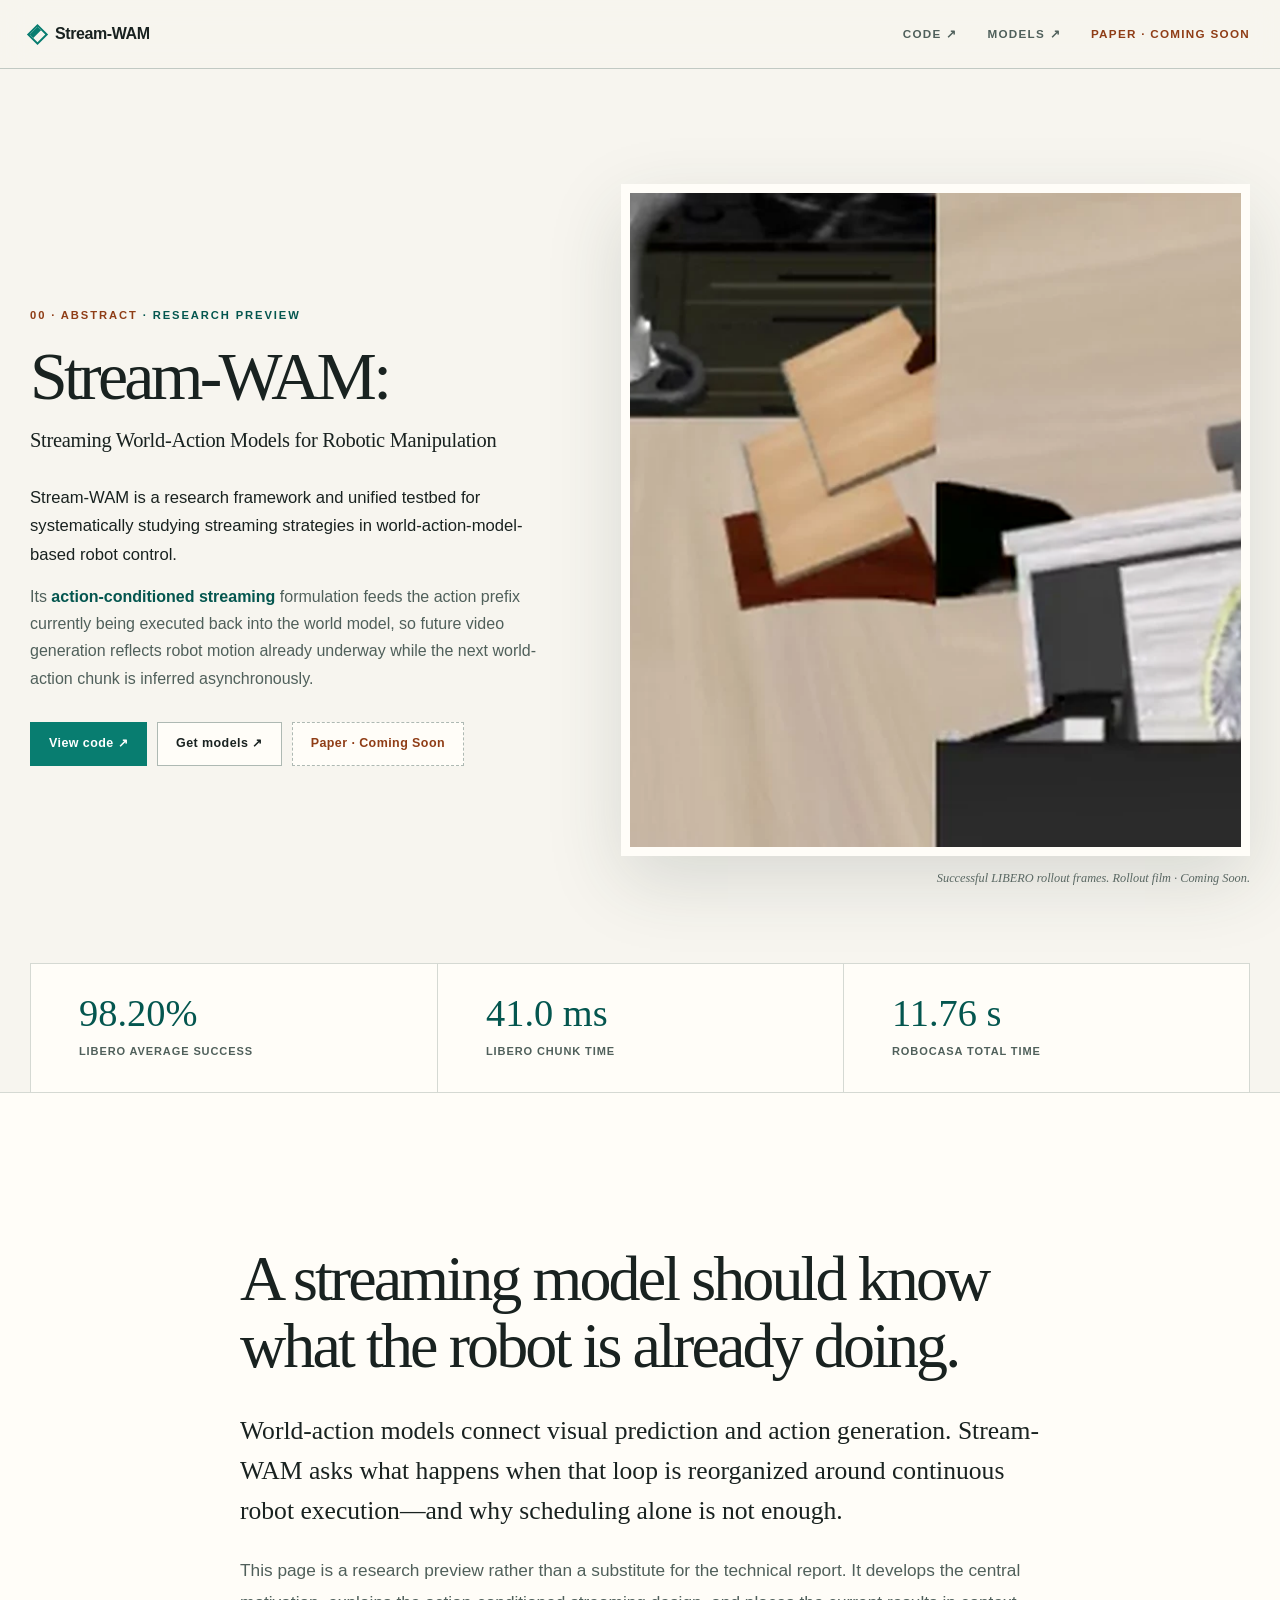
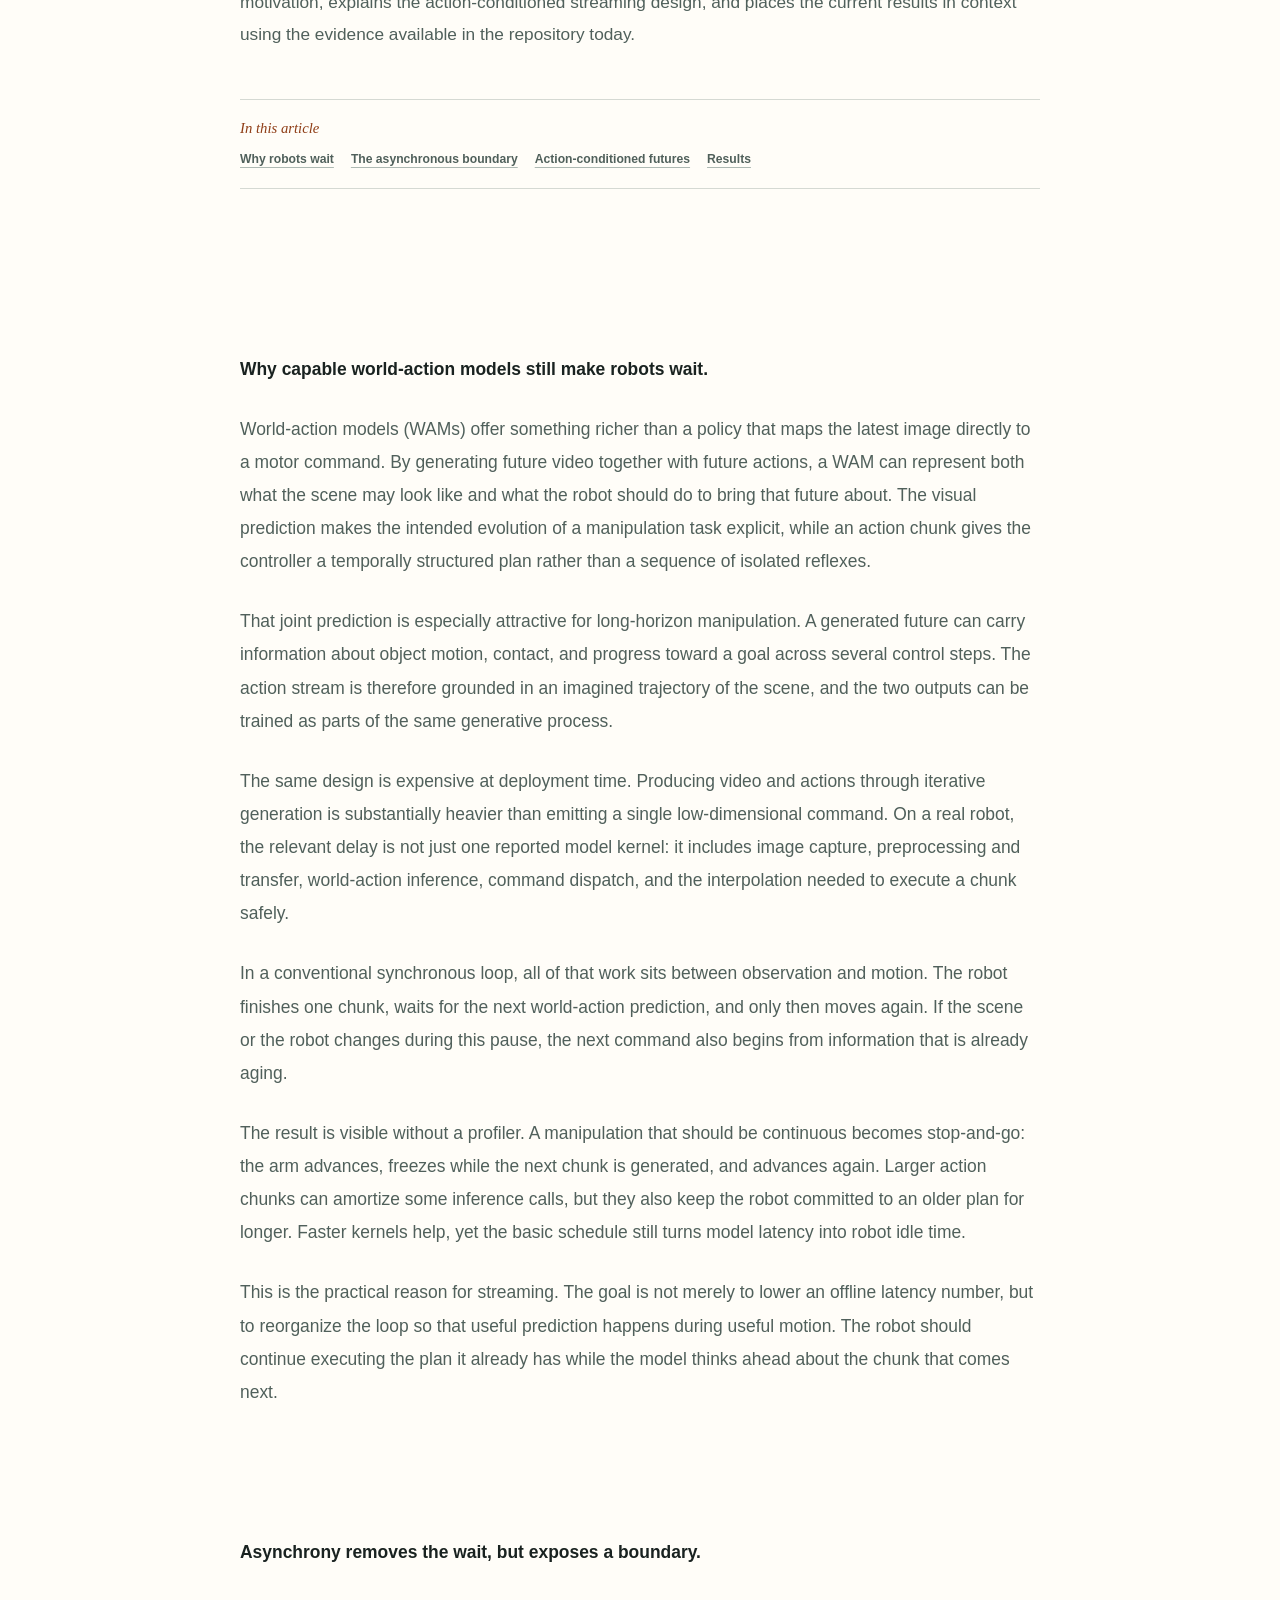
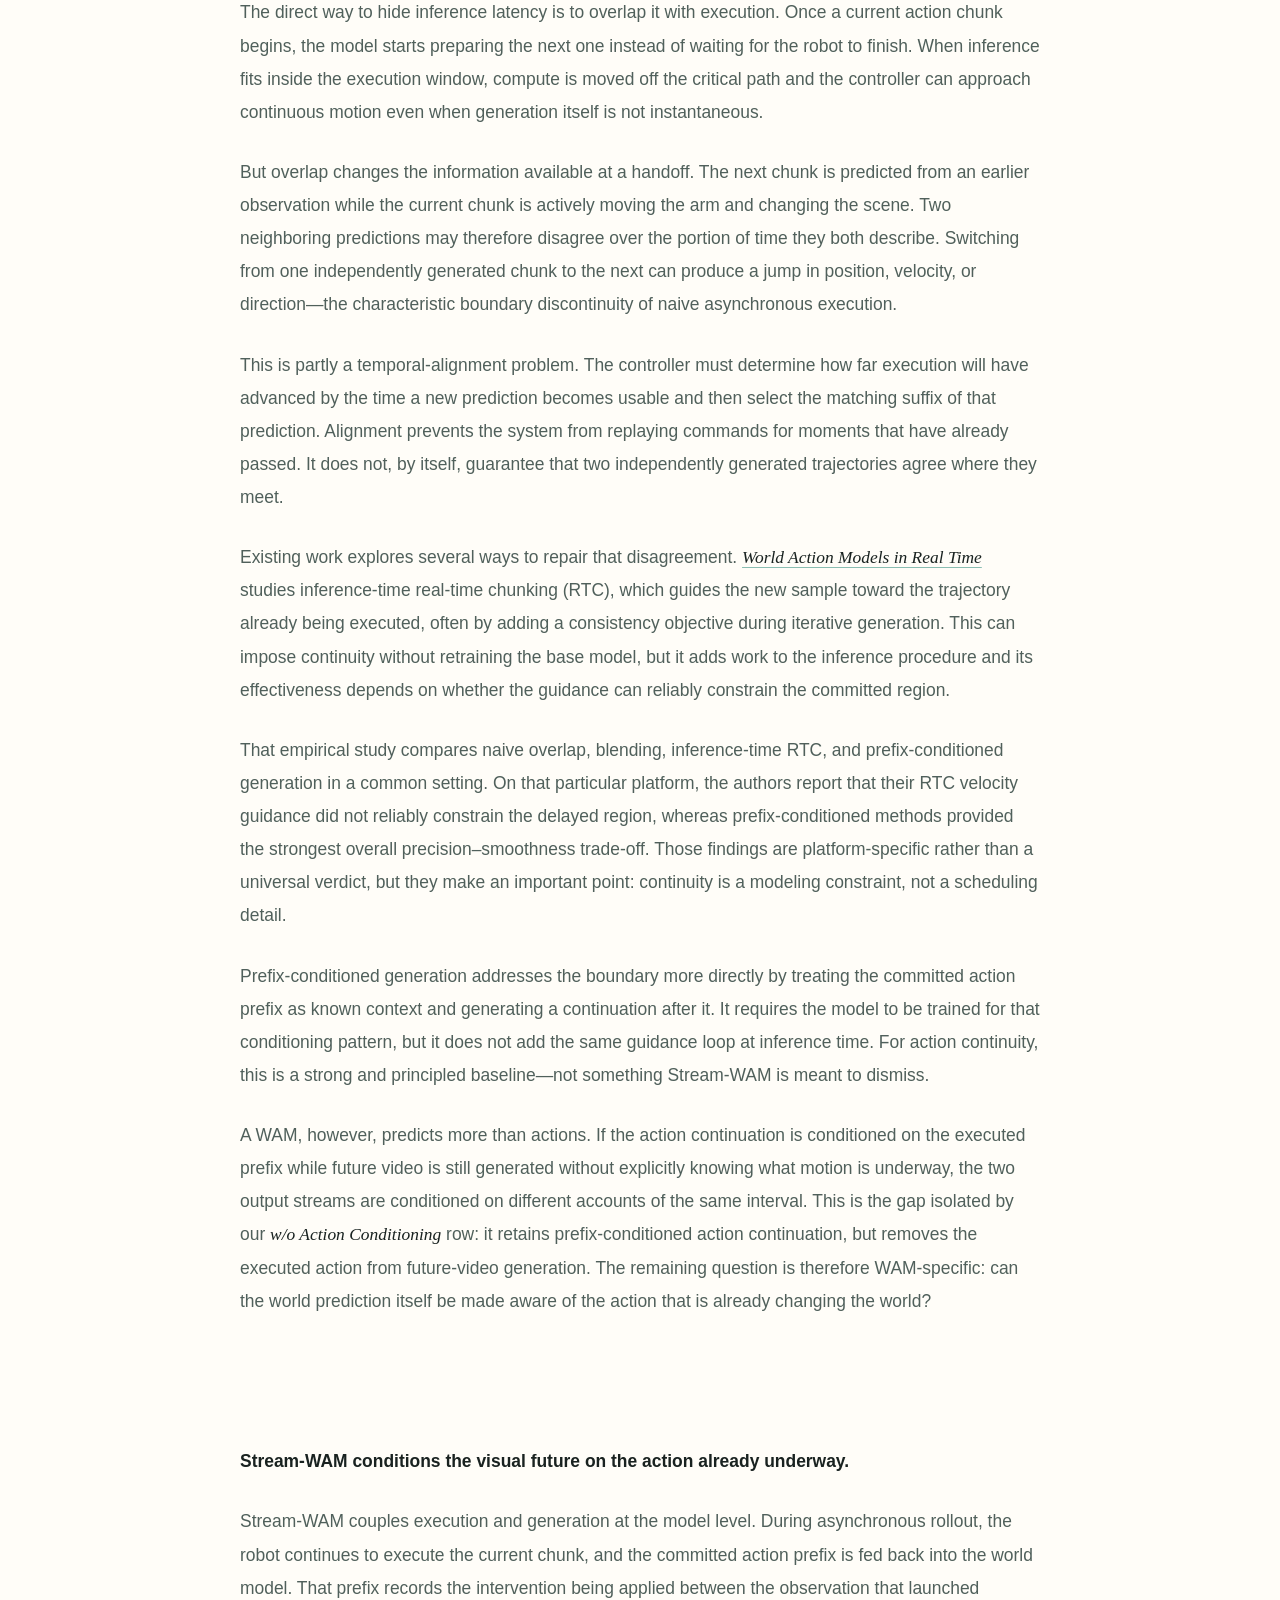
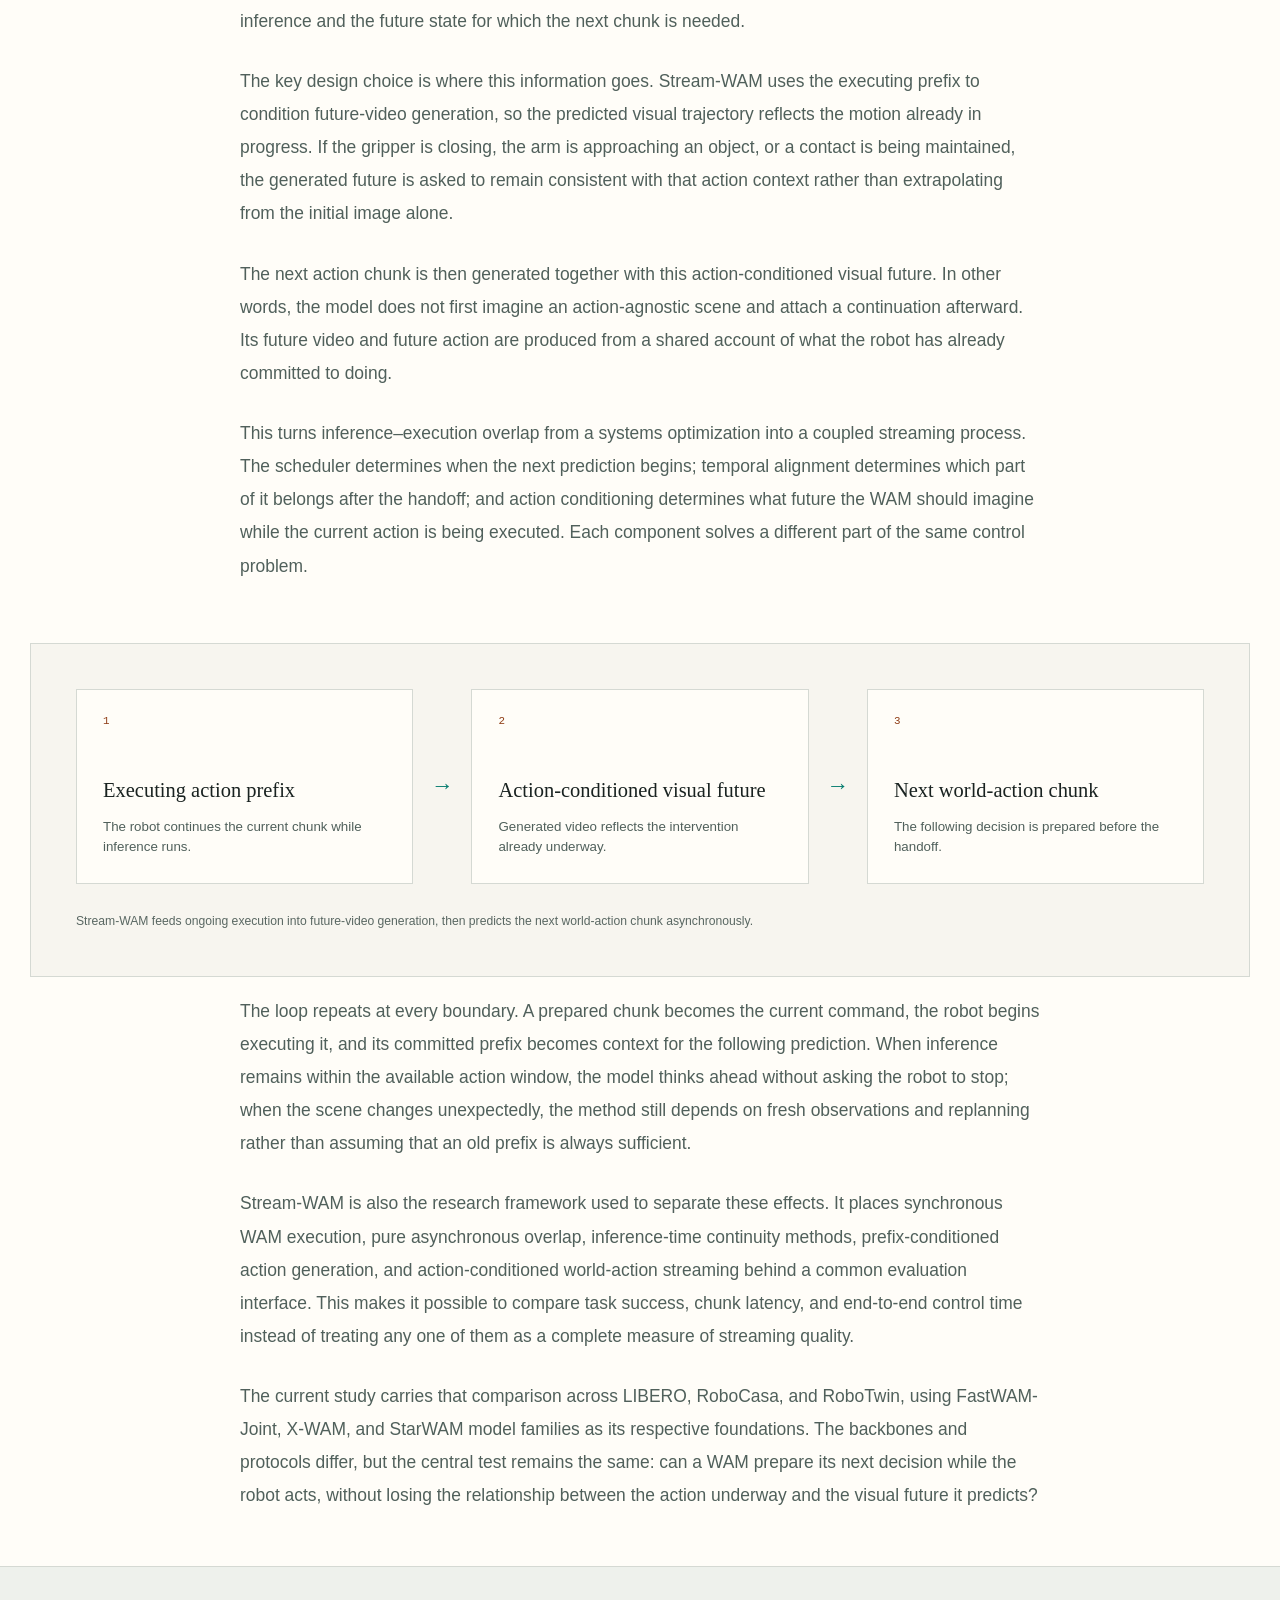
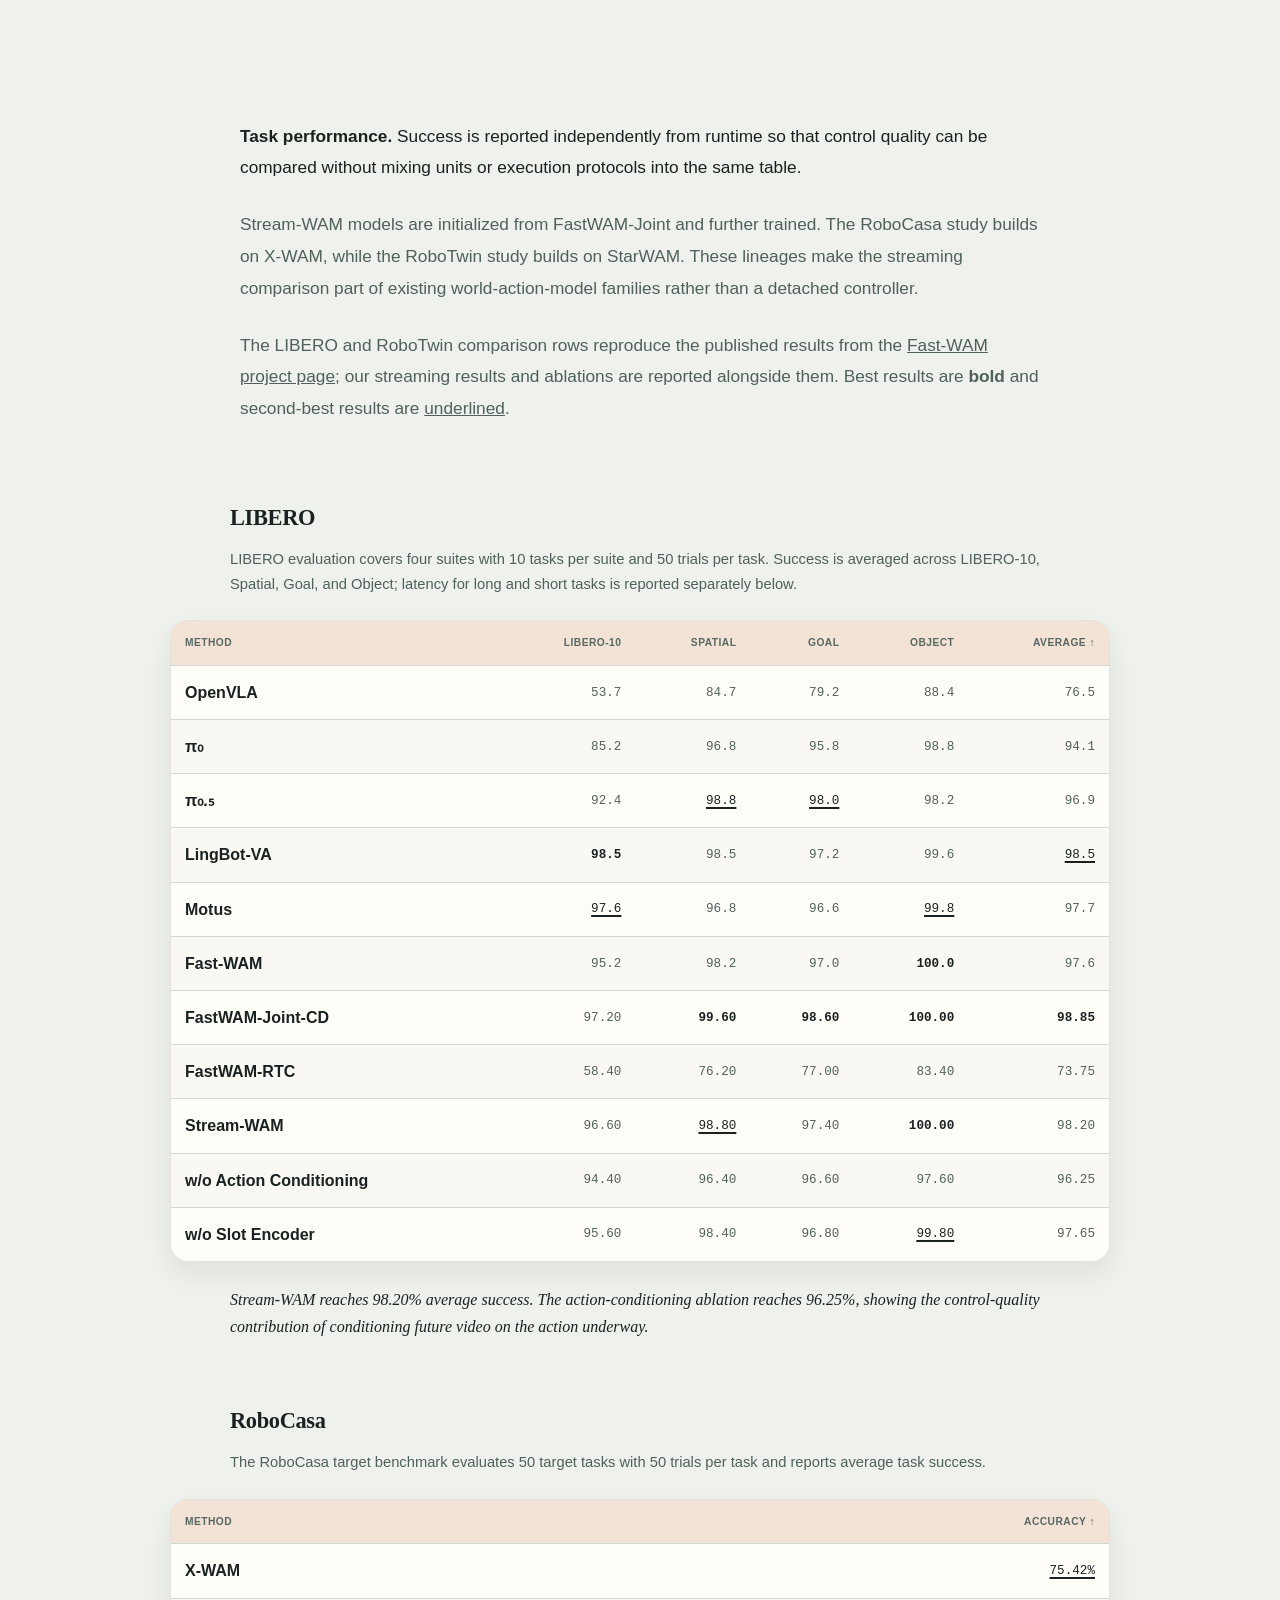
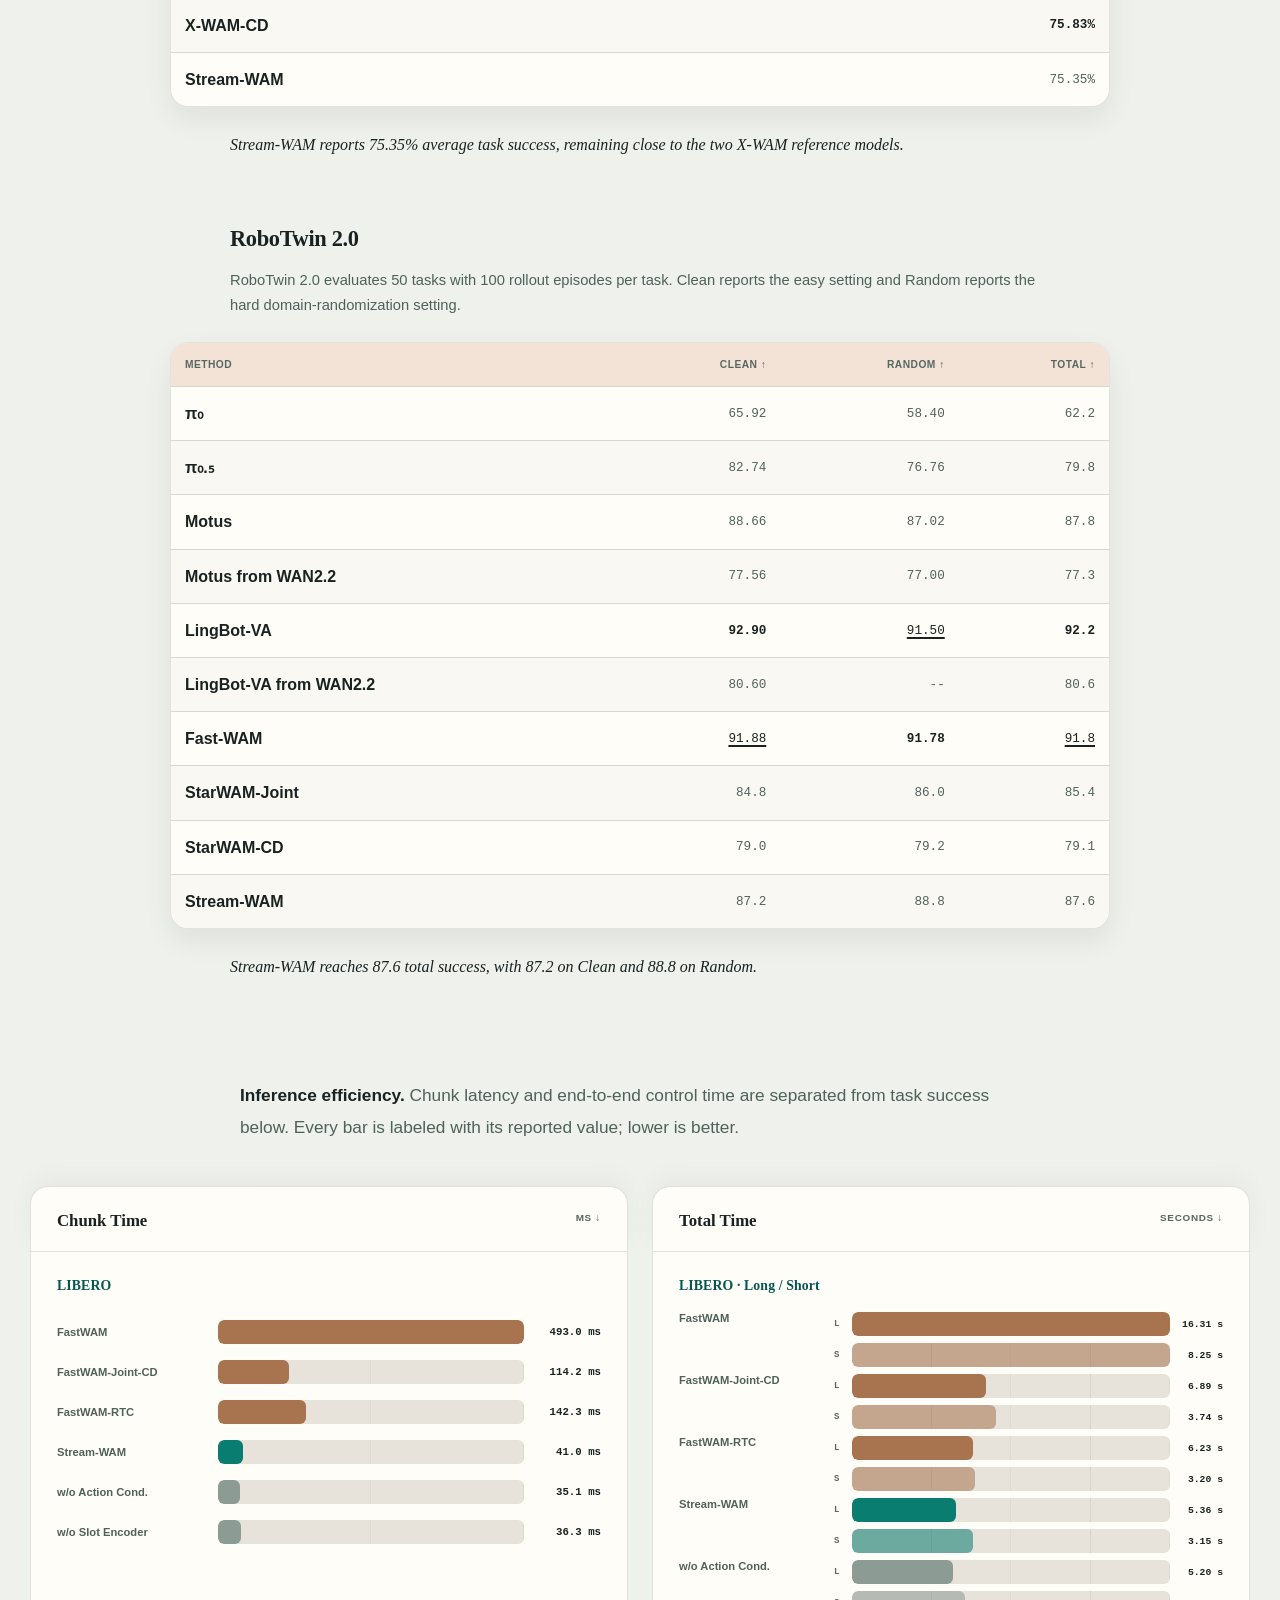
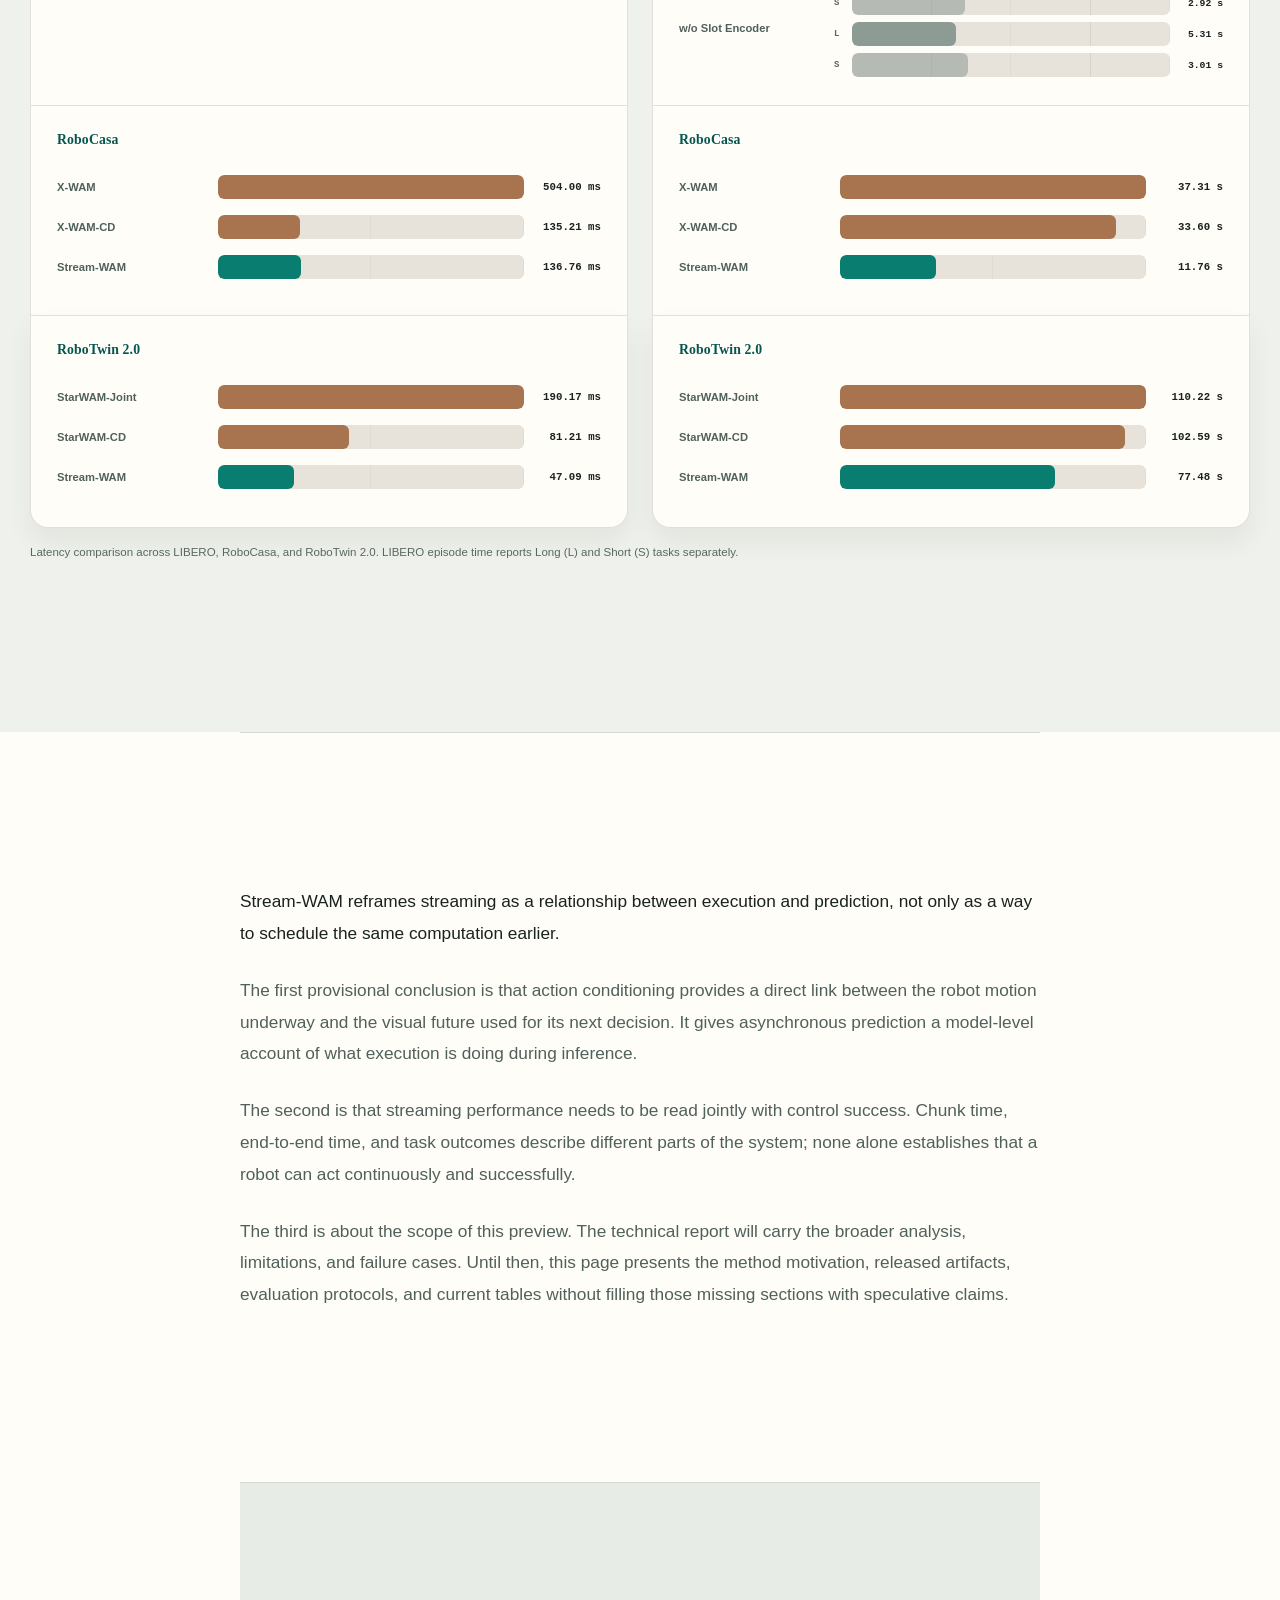
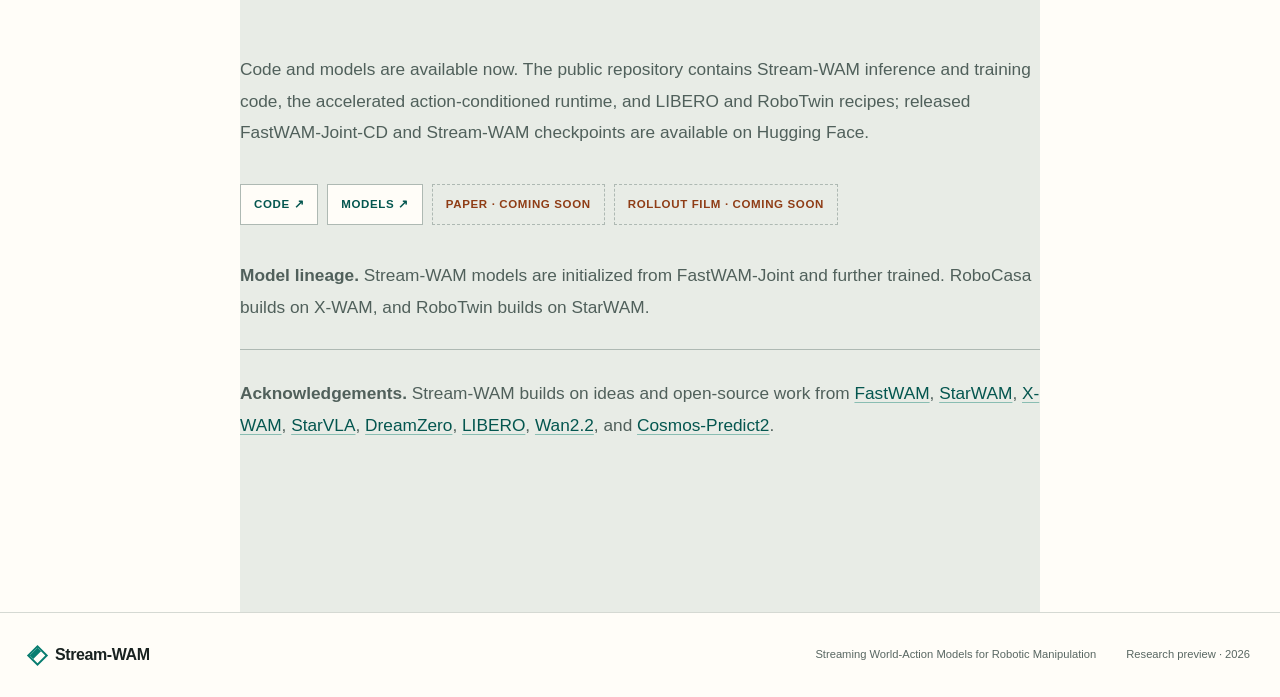
==== commit d793d78a: "feat: refine Stream-WAM results presentation" ====
--- a/academic_project_page/index.html
+++ b/academic_project_page/index.html
@@ -4,16 +4,16 @@
     <meta charset="utf-8">
     <meta name="viewport" content="width=device-width, initial-scale=1">
     <meta name="theme-color" content="#f7f5ef">
-    <meta name="description" content="StreamWAM is a research framework for studying streaming world-action models for robotic manipulation.">
+    <meta name="description" content="Stream-WAM is a research framework for studying streaming world-action models for robotic manipulation.">
     <meta property="og:type" content="website">
-    <meta property="og:title" content="StreamWAM — Think ahead. Act now.">
+    <meta property="og:title" content="Stream-WAM: Streaming World-Action Models for Robotic Manipulation">
     <meta property="og:description" content="Streaming World-Action Models for Robotic Manipulation">
     <meta property="og:url" content="https://sjtu-deng-lab.github.io/StreamWAM/">
     <meta property="og:image" content="https://sjtu-deng-lab.github.io/StreamWAM/assets/streamwam-social-preview.jpg">
     <meta property="og:image:width" content="1200">
     <meta property="og:image:height" content="630">
     <meta name="twitter:card" content="summary_large_image">
-    <title>StreamWAM — Streaming World-Action Models</title>
+    <title>Stream-WAM — Streaming World-Action Models</title>
     <link rel="stylesheet" href="styles.css">
     <script src="script.js" defer></script>
   </head>
@@ -22,7 +22,7 @@
 
     <header class="site-header">
       <nav class="site-nav shell" aria-label="Primary navigation">
-        <a class="wordmark" href="#overview" aria-label="StreamWAM home"><span class="wordmark-mark" aria-hidden="true"></span>StreamWAM</a>
+        <a class="wordmark" href="#overview" aria-label="Stream-WAM home"><span class="wordmark-mark" aria-hidden="true"></span>Stream-WAM</a>
         <button class="menu-toggle" type="button" aria-expanded="false" aria-controls="nav-links" hidden>
           <span class="sr-only">Open navigation</span><span aria-hidden="true"></span><span aria-hidden="true"></span>
         </button>
@@ -38,8 +38,8 @@
       <section class="hero shell" id="overview" aria-labelledby="hero-title">
         <div class="hero-copy">
           <p class="eyebrow"><span>00 · Abstract</span> · Research preview</p>
-          <h1 id="hero-title"><span class="hero-name">StreamWAM:</span><span class="hero-tagline">Streaming World-Action Models for Robotic Manipulation</span></h1>
-          <p class="hero-summary">StreamWAM is a research framework and unified testbed for systematically studying streaming strategies in world-action-model-based robot control.</p>
+          <h1 id="hero-title"><span class="hero-name">Stream-WAM:</span><span class="hero-tagline">Streaming World-Action Models for Robotic Manipulation</span></h1>
+          <p class="hero-summary">Stream-WAM is a research framework and unified testbed for systematically studying streaming strategies in world-action-model-based robot control.</p>
           <p class="hero-detail">Its <strong>action-conditioned streaming</strong> formulation feeds the action prefix currently being executed back into the world model, so future video generation reflects robot motion already underway while the next world-action chunk is inferred asynchronously.</p>
           <div class="hero-actions" aria-label="Project resources">
             <a class="button button-primary" href="https://github.com/SJTU-DENG-Lab/StreamWAM" target="_blank" rel="noopener noreferrer">View code ↗</a>
@@ -61,7 +61,7 @@
       <article class="longform" id="article">
         <div class="article-header reading-column">
           <h2>A streaming model should know what the robot is already doing.</h2>
-          <p class="article-dek">World-action models connect visual prediction and action generation. StreamWAM asks what happens when that loop is reorganized around continuous robot execution—and why scheduling alone is not enough.</p>
+          <p class="article-dek">World-action models connect visual prediction and action generation. Stream-WAM asks what happens when that loop is reorganized around continuous robot execution—and why scheduling alone is not enough.</p>
           <p>This page is a research preview rather than a substitute for the technical report. It develops the central motivation, explains the action-conditioned streaming design, and places the current results in context using the evidence available in the repository today.</p>
           <nav class="article-toc" aria-label="Article contents">
             <span>In this article</span>
@@ -86,15 +86,15 @@
           <p>This is partly a temporal-alignment problem. The controller must determine how far execution will have advanced by the time a new prediction becomes usable and then select the matching suffix of that prediction. Alignment prevents the system from replaying commands for moments that have already passed. It does not, by itself, guarantee that two independently generated trajectories agree where they meet.</p>
           <p>Existing work explores several ways to repair that disagreement. <a href="https://arxiv.org/abs/2608.01880" target="_blank" rel="noopener noreferrer"><cite>World Action Models in Real Time</cite></a> studies inference-time real-time chunking (RTC), which guides the new sample toward the trajectory already being executed, often by adding a consistency objective during iterative generation. This can impose continuity without retraining the base model, but it adds work to the inference procedure and its effectiveness depends on whether the guidance can reliably constrain the committed region.</p>
           <p>That empirical study compares naive overlap, blending, inference-time RTC, and prefix-conditioned generation in a common setting. On that particular platform, the authors report that their RTC velocity guidance did not reliably constrain the delayed region, whereas prefix-conditioned methods provided the strongest overall precision–smoothness trade-off. Those findings are platform-specific rather than a universal verdict, but they make an important point: continuity is a modeling constraint, not a scheduling detail.</p>
-          <p>Prefix-conditioned generation addresses the boundary more directly by treating the committed action prefix as known context and generating a continuation after it. It requires the model to be trained for that conditioning pattern, but it does not add the same guidance loop at inference time. For action continuity, this is a strong and principled baseline—not something StreamWAM is meant to dismiss.</p>
+          <p>Prefix-conditioned generation addresses the boundary more directly by treating the committed action prefix as known context and generating a continuation after it. It requires the model to be trained for that conditioning pattern, but it does not add the same guidance loop at inference time. For action continuity, this is a strong and principled baseline—not something Stream-WAM is meant to dismiss.</p>
           <p>A WAM, however, predicts more than actions. If the action continuation is conditioned on the executed prefix while future video is still generated without explicitly knowing what motion is underway, the two output streams are conditioned on different accounts of the same interval. This is the gap isolated by our <em>w/o Action Conditioning</em> row: it retains prefix-conditioned action continuation, but removes the executed action from future-video generation. The remaining question is therefore WAM-specific: can the world prediction itself be made aware of the action that is already changing the world?</p>
         </section>
 
         <section class="editorial-act" id="act-streamwam" aria-label="Action-conditioned streaming">
           <div class="reading-column">
-            <p class="act-opening">StreamWAM conditions the visual future on the action already underway.</p>
-            <p>StreamWAM couples execution and generation at the model level. During asynchronous rollout, the robot continues to execute the current chunk, and the committed action prefix is fed back into the world model. That prefix records the intervention being applied between the observation that launched inference and the future state for which the next chunk is needed.</p>
-            <p>The key design choice is where this information goes. StreamWAM uses the executing prefix to condition future-video generation, so the predicted visual trajectory reflects the motion already in progress. If the gripper is closing, the arm is approaching an object, or a contact is being maintained, the generated future is asked to remain consistent with that action context rather than extrapolating from the initial image alone.</p>
+            <p class="act-opening">Stream-WAM conditions the visual future on the action already underway.</p>
+            <p>Stream-WAM couples execution and generation at the model level. During asynchronous rollout, the robot continues to execute the current chunk, and the committed action prefix is fed back into the world model. That prefix records the intervention being applied between the observation that launched inference and the future state for which the next chunk is needed.</p>
+            <p>The key design choice is where this information goes. Stream-WAM uses the executing prefix to condition future-video generation, so the predicted visual trajectory reflects the motion already in progress. If the gripper is closing, the arm is approaching an object, or a contact is being maintained, the generated future is asked to remain consistent with that action context rather than extrapolating from the initial image alone.</p>
             <p>The next action chunk is then generated together with this action-conditioned visual future. In other words, the model does not first imagine an action-agnostic scene and attach a continuation afterward. Its future video and future action are produced from a shared account of what the robot has already committed to doing.</p>
             <p>This turns inference–execution overlap from a systems optimization into a coupled streaming process. The scheduler determines when the next prediction begins; temporal alignment determines which part of it belongs after the handoff; and action conditioning determines what future the WAM should imagine while the current action is being executed. Each component solves a different part of the same control problem.</p>
           </div>
@@ -104,11 +104,11 @@
             <div><span>2</span><strong>Action-conditioned visual future</strong><small>Generated video reflects the intervention already underway.</small></div>
             <i aria-hidden="true">→</i>
             <div><span>3</span><strong>Next world-action chunk</strong><small>The following decision is prepared before the handoff.</small></div>
-            <figcaption id="method-caption">StreamWAM feeds ongoing execution into future-video generation, then predicts the next world-action chunk asynchronously.</figcaption>
+            <figcaption id="method-caption">Stream-WAM feeds ongoing execution into future-video generation, then predicts the next world-action chunk asynchronously.</figcaption>
           </figure>
           <div class="reading-column">
             <p>The loop repeats at every boundary. A prepared chunk becomes the current command, the robot begins executing it, and its committed prefix becomes context for the following prediction. When inference remains within the available action window, the model thinks ahead without asking the robot to stop; when the scene changes unexpectedly, the method still depends on fresh observations and replanning rather than assuming that an old prefix is always sufficient.</p>
-            <p>StreamWAM is also the research framework used to separate these effects. It places synchronous WAM execution, pure asynchronous overlap, inference-time continuity methods, prefix-conditioned action generation, and action-conditioned world-action streaming behind a common evaluation interface. This makes it possible to compare task success, chunk latency, and end-to-end control time instead of treating any one of them as a complete measure of streaming quality.</p>
+            <p>Stream-WAM is also the research framework used to separate these effects. It places synchronous WAM execution, pure asynchronous overlap, inference-time continuity methods, prefix-conditioned action generation, and action-conditioned world-action streaming behind a common evaluation interface. This makes it possible to compare task success, chunk latency, and end-to-end control time instead of treating any one of them as a complete measure of streaming quality.</p>
             <p>The current study carries that comparison across LIBERO, RoboCasa, and RoboTwin, using FastWAM-Joint, X-WAM, and StarWAM model families as its respective foundations. The backbones and protocols differ, but the central test remains the same: can a WAM prepare its next decision while the robot acts, without losing the relationship between the action underway and the visual future it predicts?</p>
           </div>
         </section>
@@ -116,8 +116,8 @@
         <section class="article-section experiments" id="experiments" aria-label="Current results">
           <div class="reading-column">
             <p class="lead"><strong>Task performance.</strong> Success is reported independently from runtime so that control quality can be compared without mixing units or execution protocols into the same table.</p>
-            <p>StreamWAM models are initialized from FastWAM-Joint and further trained. The RoboCasa study builds on X-WAM, while the RoboTwin study builds on StarWAM. These lineages make the streaming comparison part of existing world-action-model families rather than a detached controller.</p>
-            <p>The tables below preserve the current reported values. They are shown in full—without interactive tabs—so the evidence remains readable as one continuous argument.</p>
+            <p>Stream-WAM models are initialized from FastWAM-Joint and further trained. The RoboCasa study builds on X-WAM, while the RoboTwin study builds on StarWAM. These lineages make the streaming comparison part of existing world-action-model families rather than a detached controller.</p>
+            <p>The LIBERO and RoboTwin comparison rows reproduce the published results from the <a href="https://yuantianyuan01.github.io/FastWAM/" target="_blank" rel="noopener noreferrer">Fast-WAM project page</a>; our streaming results and ablations are reported alongside them. Best results are <strong>bold</strong> and second-best results are <u>underlined</u>.</p>
           </div>
 
           <section class="benchmark breakout" id="benchmark-libero" aria-labelledby="libero-title">
@@ -130,16 +130,21 @@
                 <caption>LIBERO success results</caption>
                 <thead><tr><th scope="col">Method</th><th scope="col">LIBERO-10</th><th scope="col">Spatial</th><th scope="col">Goal</th><th scope="col">Object</th><th scope="col">Average ↑</th></tr></thead>
                 <tbody>
-                  <tr><th scope="row">FastWAM</th><td>96.20</td><td>96.20</td><td>94.20</td><td>96.20</td><td>95.70</td></tr>
-                  <tr><th scope="row">FastWAM-Joint-CD</th><td>97.20</td><td>99.60</td><td>98.60</td><td>100.00</td><td>98.85</td></tr>
+                  <tr><th scope="row">OpenVLA</th><td>53.7</td><td>84.7</td><td>79.2</td><td>88.4</td><td>76.5</td></tr>
+                  <tr><th scope="row">π₀</th><td>85.2</td><td>96.8</td><td>95.8</td><td>98.8</td><td>94.1</td></tr>
+                  <tr><th scope="row">π₀.₅</th><td>92.4</td><td><u>98.8</u></td><td><u>98.0</u></td><td>98.2</td><td>96.9</td></tr>
+                  <tr><th scope="row">LingBot-VA</th><td><strong>98.5</strong></td><td>98.5</td><td>97.2</td><td>99.6</td><td><u>98.5</u></td></tr>
+                  <tr><th scope="row">Motus</th><td><u>97.6</u></td><td>96.8</td><td>96.6</td><td><u>99.8</u></td><td>97.7</td></tr>
+                  <tr><th scope="row">Fast-WAM</th><td>95.2</td><td>98.2</td><td>97.0</td><td><strong>100.0</strong></td><td>97.6</td></tr>
+                  <tr><th scope="row">FastWAM-Joint-CD</th><td>97.20</td><td><strong>99.60</strong></td><td><strong>98.60</strong></td><td><strong>100.00</strong></td><td><strong>98.85</strong></td></tr>
                   <tr><th scope="row">FastWAM-RTC</th><td>58.40</td><td>76.20</td><td>77.00</td><td>83.40</td><td>73.75</td></tr>
-                  <tr><th scope="row">StreamWAM</th><td>96.60</td><td>98.80</td><td>97.40</td><td>100.00</td><td>98.20</td></tr>
+                  <tr><th scope="row">Stream-WAM</th><td>96.60</td><td><u>98.80</u></td><td>97.40</td><td><strong>100.00</strong></td><td>98.20</td></tr>
                   <tr><th scope="row">w/o Action Conditioning</th><td>94.40</td><td>96.40</td><td>96.60</td><td>97.60</td><td>96.25</td></tr>
-                  <tr><th scope="row">w/o Slot Encoder</th><td>95.60</td><td>98.40</td><td>96.80</td><td>99.80</td><td>97.65</td></tr>
+                  <tr><th scope="row">w/o Slot Encoder</th><td>95.60</td><td>98.40</td><td>96.80</td><td><u>99.80</u></td><td>97.65</td></tr>
                 </tbody>
               </table>
             </div>
-            <p class="benchmark-reading">StreamWAM reaches 98.20% average success. The action-conditioning ablation reaches 96.25%, showing the control-quality contribution of conditioning future video on the action underway.</p>
+            <p class="benchmark-reading">Stream-WAM reaches 98.20% average success. The action-conditioning ablation reaches 96.25%, showing the control-quality contribution of conditioning future video on the action underway.</p>
           </section>
 
           <section class="benchmark breakout" id="benchmark-robocasa" aria-labelledby="robocasa-title">
@@ -152,13 +157,13 @@
                 <caption>RoboCasa target benchmark results</caption>
                 <thead><tr><th scope="col">Method</th><th scope="col">Accuracy ↑</th></tr></thead>
                 <tbody>
-                  <tr><th scope="row">X-WAM</th><td>75.42%</td></tr>
-                  <tr><th scope="row">X-WAM-CD</th><td>75.83%</td></tr>
-                  <tr><th scope="row">StreamWAM</th><td>75.35%</td></tr>
+                  <tr><th scope="row">X-WAM</th><td><u>75.42%</u></td></tr>
+                  <tr><th scope="row">X-WAM-CD</th><td><strong>75.83%</strong></td></tr>
+                  <tr><th scope="row">Stream-WAM</th><td>75.35%</td></tr>
                 </tbody>
               </table>
             </div>
-            <p class="benchmark-reading">StreamWAM reports 75.35% average task success, remaining close to the two X-WAM reference models.</p>
+            <p class="benchmark-reading">Stream-WAM reports 75.35% average task success, remaining close to the two X-WAM reference models.</p>
           </section>
 
           <section class="benchmark breakout" id="benchmark-robotwin" aria-labelledby="robotwin-title">
@@ -171,36 +176,45 @@
                 <caption>RoboTwin 2.0 clean and randomized results</caption>
                 <thead><tr><th scope="col">Method</th><th scope="col">Clean ↑</th><th scope="col">Random ↑</th><th scope="col">Total ↑</th></tr></thead>
                 <tbody>
+                  <tr><th scope="row">π₀</th><td>65.92</td><td>58.40</td><td>62.2</td></tr>
+                  <tr><th scope="row">π₀.₅</th><td>82.74</td><td>76.76</td><td>79.8</td></tr>
+                  <tr><th scope="row">Motus</th><td>88.66</td><td>87.02</td><td>87.8</td></tr>
+                  <tr><th scope="row">Motus from WAN2.2</th><td>77.56</td><td>77.00</td><td>77.3</td></tr>
+                  <tr><th scope="row">LingBot-VA</th><td><strong>92.90</strong></td><td><u>91.50</u></td><td><strong>92.2</strong></td></tr>
+                  <tr><th scope="row">LingBot-VA from WAN2.2</th><td>80.60</td><td>--</td><td>80.6</td></tr>
+                  <tr><th scope="row">Fast-WAM</th><td><u>91.88</u></td><td><strong>91.78</strong></td><td><u>91.8</u></td></tr>
                   <tr><th scope="row">StarWAM-Joint</th><td>84.8</td><td>86.0</td><td>85.4</td></tr>
                   <tr><th scope="row">StarWAM-CD</th><td>79.0</td><td>79.2</td><td>79.1</td></tr>
-                  <tr><th scope="row">StreamWAM</th><td>87.2</td><td>88.8</td><td>87.6</td></tr>
+                  <tr><th scope="row">Stream-WAM</th><td>87.2</td><td>88.8</td><td>87.6</td></tr>
                 </tbody>
               </table>
             </div>
-            <p class="benchmark-reading">StreamWAM reaches 87.6 total success, with 87.2 on Clean and 88.8 on Random—the highest success values in the current RoboTwin table.</p>
+            <p class="benchmark-reading">Stream-WAM reaches 87.6 total success, with 87.2 on Clean and 88.8 on Random.</p>
           </section>
 
           <div class="efficiency-intro reading-column">
             <p><strong>Inference efficiency.</strong> Chunk latency and end-to-end control time are separated from task success below. Every bar is labeled with its reported value; lower is better.</p>
           </div>
           <figure class="latency-figure breakout" aria-labelledby="latency-caption">
+            <h4 class="latency-column-title">Chunk Time <span>ms ↓</span></h4>
+            <h4 class="latency-column-title">Total Time <span>seconds ↓</span></h4>
             <div class="latency-benchmark-group">
               <p class="latency-benchmark">LIBERO</p>
-              <div class="latency-chart" role="group" aria-labelledby="libero-chunk-title">
+              <div class="latency-chart" role="group" aria-labelledby="libero-chunk-title" data-benchmark-label="LIBERO">
                 <p class="latency-chart-title" id="libero-chunk-title">Chunk time <span>ms ↓</span></p>
                 <div class="latency-row"><span class="latency-method">FastWAM</span><span class="latency-track"><span class="latency-bar" style="--bar:100%" data-benchmark="libero" data-metric="chunk" data-method="FastWAM" data-series="" data-value="493.0" data-unit="ms"></span></span><strong>493.0 ms</strong></div>
                 <div class="latency-row"><span class="latency-method">FastWAM-Joint-CD</span><span class="latency-track"><span class="latency-bar" style="--bar:23.16%" data-benchmark="libero" data-metric="chunk" data-method="FastWAM-Joint-CD" data-series="" data-value="114.2" data-unit="ms"></span></span><strong>114.2 ms</strong></div>
                 <div class="latency-row"><span class="latency-method">FastWAM-RTC</span><span class="latency-track"><span class="latency-bar" style="--bar:28.86%" data-benchmark="libero" data-metric="chunk" data-method="FastWAM-RTC" data-series="" data-value="142.3" data-unit="ms"></span></span><strong>142.3 ms</strong></div>
-                <div class="latency-row"><span class="latency-method">StreamWAM</span><span class="latency-track"><span class="latency-bar is-streamwam" style="--bar:8.32%" data-benchmark="libero" data-metric="chunk" data-method="StreamWAM" data-series="" data-value="41.0" data-unit="ms"></span></span><strong>41.0 ms</strong></div>
+                <div class="latency-row"><span class="latency-method">Stream-WAM</span><span class="latency-track"><span class="latency-bar is-streamwam" style="--bar:8.32%" data-benchmark="libero" data-metric="chunk" data-method="Stream-WAM" data-series="" data-value="41.0" data-unit="ms"></span></span><strong>41.0 ms</strong></div>
                 <div class="latency-row"><span class="latency-method">w/o Action Cond.</span><span class="latency-track"><span class="latency-bar is-ablation" style="--bar:7.12%" data-benchmark="libero" data-metric="chunk" data-method="w/o Action Conditioning" data-series="" data-value="35.1" data-unit="ms"></span></span><strong>35.1 ms</strong></div>
                 <div class="latency-row"><span class="latency-method">w/o Slot Encoder</span><span class="latency-track"><span class="latency-bar is-ablation" style="--bar:7.36%" data-benchmark="libero" data-metric="chunk" data-method="w/o Slot Encoder" data-series="" data-value="36.3" data-unit="ms"></span></span><strong>36.3 ms</strong></div>
               </div>
-              <div class="latency-chart" role="group" aria-labelledby="libero-total-title">
+              <div class="latency-chart" role="group" aria-labelledby="libero-total-title" data-benchmark-label="LIBERO · Long / Short">
                 <p class="latency-chart-title" id="libero-total-title">Episode time <span>seconds ↓ · L / S</span></p>
                 <div class="latency-pair-row"><span class="latency-method">FastWAM</span><div class="latency-pair-bars"><div><small>L</small><span class="latency-track"><span class="latency-bar" style="--bar:100%" data-benchmark="libero" data-metric="total" data-method="FastWAM" data-series="long" data-value="16.31" data-unit="s"></span></span><strong>16.31 s</strong></div><div><small>S</small><span class="latency-track"><span class="latency-bar is-short" style="--bar:100%" data-benchmark="libero" data-metric="total" data-method="FastWAM" data-series="short" data-value="8.25" data-unit="s"></span></span><strong>8.25 s</strong></div></div></div>
                 <div class="latency-pair-row"><span class="latency-method">FastWAM-Joint-CD</span><div class="latency-pair-bars"><div><small>L</small><span class="latency-track"><span class="latency-bar" style="--bar:42.24%" data-benchmark="libero" data-metric="total" data-method="FastWAM-Joint-CD" data-series="long" data-value="6.89" data-unit="s"></span></span><strong>6.89 s</strong></div><div><small>S</small><span class="latency-track"><span class="latency-bar is-short" style="--bar:45.33%" data-benchmark="libero" data-metric="total" data-method="FastWAM-Joint-CD" data-series="short" data-value="3.74" data-unit="s"></span></span><strong>3.74 s</strong></div></div></div>
                 <div class="latency-pair-row"><span class="latency-method">FastWAM-RTC</span><div class="latency-pair-bars"><div><small>L</small><span class="latency-track"><span class="latency-bar" style="--bar:38.20%" data-benchmark="libero" data-metric="total" data-method="FastWAM-RTC" data-series="long" data-value="6.23" data-unit="s"></span></span><strong>6.23 s</strong></div><div><small>S</small><span class="latency-track"><span class="latency-bar is-short" style="--bar:38.79%" data-benchmark="libero" data-metric="total" data-method="FastWAM-RTC" data-series="short" data-value="3.20" data-unit="s"></span></span><strong>3.20 s</strong></div></div></div>
-                <div class="latency-pair-row"><span class="latency-method">StreamWAM</span><div class="latency-pair-bars"><div><small>L</small><span class="latency-track"><span class="latency-bar is-streamwam" style="--bar:32.86%" data-benchmark="libero" data-metric="total" data-method="StreamWAM" data-series="long" data-value="5.36" data-unit="s"></span></span><strong>5.36 s</strong></div><div><small>S</small><span class="latency-track"><span class="latency-bar is-streamwam is-short" style="--bar:38.18%" data-benchmark="libero" data-metric="total" data-method="StreamWAM" data-series="short" data-value="3.15" data-unit="s"></span></span><strong>3.15 s</strong></div></div></div>
+                <div class="latency-pair-row"><span class="latency-method">Stream-WAM</span><div class="latency-pair-bars"><div><small>L</small><span class="latency-track"><span class="latency-bar is-streamwam" style="--bar:32.86%" data-benchmark="libero" data-metric="total" data-method="Stream-WAM" data-series="long" data-value="5.36" data-unit="s"></span></span><strong>5.36 s</strong></div><div><small>S</small><span class="latency-track"><span class="latency-bar is-streamwam is-short" style="--bar:38.18%" data-benchmark="libero" data-metric="total" data-method="Stream-WAM" data-series="short" data-value="3.15" data-unit="s"></span></span><strong>3.15 s</strong></div></div></div>
                 <div class="latency-pair-row"><span class="latency-method">w/o Action Cond.</span><div class="latency-pair-bars"><div><small>L</small><span class="latency-track"><span class="latency-bar is-ablation" style="--bar:31.88%" data-benchmark="libero" data-metric="total" data-method="w/o Action Conditioning" data-series="long" data-value="5.20" data-unit="s"></span></span><strong>5.20 s</strong></div><div><small>S</small><span class="latency-track"><span class="latency-bar is-ablation is-short" style="--bar:35.39%" data-benchmark="libero" data-metric="total" data-method="w/o Action Conditioning" data-series="short" data-value="2.92" data-unit="s"></span></span><strong>2.92 s</strong></div></div></div>
                 <div class="latency-pair-row"><span class="latency-method">w/o Slot Encoder</span><div class="latency-pair-bars"><div><small>L</small><span class="latency-track"><span class="latency-bar is-ablation" style="--bar:32.56%" data-benchmark="libero" data-metric="total" data-method="w/o Slot Encoder" data-series="long" data-value="5.31" data-unit="s"></span></span><strong>5.31 s</strong></div><div><small>S</small><span class="latency-track"><span class="latency-bar is-ablation is-short" style="--bar:36.48%" data-benchmark="libero" data-metric="total" data-method="w/o Slot Encoder" data-series="short" data-value="3.01" data-unit="s"></span></span><strong>3.01 s</strong></div></div></div>
               </div>
@@ -208,33 +222,33 @@
 
             <div class="latency-benchmark-group">
               <p class="latency-benchmark">RoboCasa</p>
-              <div class="latency-chart" role="group" aria-labelledby="robocasa-chunk-title">
+              <div class="latency-chart" role="group" aria-labelledby="robocasa-chunk-title" data-benchmark-label="RoboCasa">
                 <p class="latency-chart-title" id="robocasa-chunk-title">Chunk time <span>ms ↓</span></p>
                 <div class="latency-row"><span class="latency-method">X-WAM</span><span class="latency-track"><span class="latency-bar" style="--bar:100%" data-benchmark="robocasa" data-metric="chunk" data-method="X-WAM" data-series="" data-value="504.00" data-unit="ms"></span></span><strong>504.00 ms</strong></div>
                 <div class="latency-row"><span class="latency-method">X-WAM-CD</span><span class="latency-track"><span class="latency-bar" style="--bar:26.83%" data-benchmark="robocasa" data-metric="chunk" data-method="X-WAM-CD" data-series="" data-value="135.21" data-unit="ms"></span></span><strong>135.21 ms</strong></div>
-                <div class="latency-row"><span class="latency-method">StreamWAM</span><span class="latency-track"><span class="latency-bar is-streamwam" style="--bar:27.13%" data-benchmark="robocasa" data-metric="chunk" data-method="StreamWAM" data-series="" data-value="136.76" data-unit="ms"></span></span><strong>136.76 ms</strong></div>
-              </div>
-              <div class="latency-chart" role="group" aria-labelledby="robocasa-total-title">
+                <div class="latency-row"><span class="latency-method">Stream-WAM</span><span class="latency-track"><span class="latency-bar is-streamwam" style="--bar:27.13%" data-benchmark="robocasa" data-metric="chunk" data-method="Stream-WAM" data-series="" data-value="136.76" data-unit="ms"></span></span><strong>136.76 ms</strong></div>
+              </div>
+              <div class="latency-chart" role="group" aria-labelledby="robocasa-total-title" data-benchmark-label="RoboCasa">
                 <p class="latency-chart-title" id="robocasa-total-title">Total time <span>seconds ↓</span></p>
                 <div class="latency-row"><span class="latency-method">X-WAM</span><span class="latency-track"><span class="latency-bar" style="--bar:100%" data-benchmark="robocasa" data-metric="total" data-method="X-WAM" data-series="" data-value="37.31" data-unit="s"></span></span><strong>37.31 s</strong></div>
                 <div class="latency-row"><span class="latency-method">X-WAM-CD</span><span class="latency-track"><span class="latency-bar" style="--bar:90.06%" data-benchmark="robocasa" data-metric="total" data-method="X-WAM-CD" data-series="" data-value="33.60" data-unit="s"></span></span><strong>33.60 s</strong></div>
-                <div class="latency-row"><span class="latency-method">StreamWAM</span><span class="latency-track"><span class="latency-bar is-streamwam" style="--bar:31.52%" data-benchmark="robocasa" data-metric="total" data-method="StreamWAM" data-series="" data-value="11.76" data-unit="s"></span></span><strong>11.76 s</strong></div>
+                <div class="latency-row"><span class="latency-method">Stream-WAM</span><span class="latency-track"><span class="latency-bar is-streamwam" style="--bar:31.52%" data-benchmark="robocasa" data-metric="total" data-method="Stream-WAM" data-series="" data-value="11.76" data-unit="s"></span></span><strong>11.76 s</strong></div>
               </div>
             </div>
 
             <div class="latency-benchmark-group">
               <p class="latency-benchmark">RoboTwin 2.0</p>
-              <div class="latency-chart" role="group" aria-labelledby="robotwin-chunk-title">
+              <div class="latency-chart" role="group" aria-labelledby="robotwin-chunk-title" data-benchmark-label="RoboTwin 2.0">
                 <p class="latency-chart-title" id="robotwin-chunk-title">Chunk time <span>ms ↓</span></p>
                 <div class="latency-row"><span class="latency-method">StarWAM-Joint</span><span class="latency-track"><span class="latency-bar" style="--bar:100%" data-benchmark="robotwin" data-metric="chunk" data-method="StarWAM-Joint" data-series="" data-value="190.17" data-unit="ms"></span></span><strong>190.17 ms</strong></div>
                 <div class="latency-row"><span class="latency-method">StarWAM-CD</span><span class="latency-track"><span class="latency-bar" style="--bar:42.70%" data-benchmark="robotwin" data-metric="chunk" data-method="StarWAM-CD" data-series="" data-value="81.21" data-unit="ms"></span></span><strong>81.21 ms</strong></div>
-                <div class="latency-row"><span class="latency-method">StreamWAM</span><span class="latency-track"><span class="latency-bar is-streamwam" style="--bar:24.76%" data-benchmark="robotwin" data-metric="chunk" data-method="StreamWAM" data-series="" data-value="47.09" data-unit="ms"></span></span><strong>47.09 ms</strong></div>
-              </div>
-              <div class="latency-chart" role="group" aria-labelledby="robotwin-total-title">
+                <div class="latency-row"><span class="latency-method">Stream-WAM</span><span class="latency-track"><span class="latency-bar is-streamwam" style="--bar:24.76%" data-benchmark="robotwin" data-metric="chunk" data-method="Stream-WAM" data-series="" data-value="47.09" data-unit="ms"></span></span><strong>47.09 ms</strong></div>
+              </div>
+              <div class="latency-chart" role="group" aria-labelledby="robotwin-total-title" data-benchmark-label="RoboTwin 2.0">
                 <p class="latency-chart-title" id="robotwin-total-title">Total time <span>seconds ↓</span></p>
                 <div class="latency-row"><span class="latency-method">StarWAM-Joint</span><span class="latency-track"><span class="latency-bar" style="--bar:100%" data-benchmark="robotwin" data-metric="total" data-method="StarWAM-Joint" data-series="" data-value="110.22" data-unit="s"></span></span><strong>110.22 s</strong></div>
                 <div class="latency-row"><span class="latency-method">StarWAM-CD</span><span class="latency-track"><span class="latency-bar" style="--bar:93.08%" data-benchmark="robotwin" data-metric="total" data-method="StarWAM-CD" data-series="" data-value="102.59" data-unit="s"></span></span><strong>102.59 s</strong></div>
-                <div class="latency-row"><span class="latency-method">StreamWAM</span><span class="latency-track"><span class="latency-bar is-streamwam" style="--bar:70.29%" data-benchmark="robotwin" data-metric="total" data-method="StreamWAM" data-series="" data-value="77.48" data-unit="s"></span></span><strong>77.48 s</strong></div>
+                <div class="latency-row"><span class="latency-method">Stream-WAM</span><span class="latency-track"><span class="latency-bar is-streamwam" style="--bar:70.29%" data-benchmark="robotwin" data-metric="total" data-method="Stream-WAM" data-series="" data-value="77.48" data-unit="s"></span></span><strong>77.48 s</strong></div>
               </div>
             </div>
             <figcaption id="latency-caption">Latency comparison across LIBERO, RoboCasa, and RoboTwin 2.0. LIBERO episode time reports Long (L) and Short (S) tasks separately.</figcaption>
@@ -242,21 +256,21 @@
         </section>
 
         <section class="article-section reading-column" id="discussion" aria-label="Discussion">
-          <p class="lead">StreamWAM reframes streaming as a relationship between execution and prediction, not only as a way to schedule the same computation earlier.</p>
+          <p class="lead">Stream-WAM reframes streaming as a relationship between execution and prediction, not only as a way to schedule the same computation earlier.</p>
           <p>The first provisional conclusion is that action conditioning provides a direct link between the robot motion underway and the visual future used for its next decision. It gives asynchronous prediction a model-level account of what execution is doing during inference.</p>
           <p>The second is that streaming performance needs to be read jointly with control success. Chunk time, end-to-end time, and task outcomes describe different parts of the system; none alone establishes that a robot can act continuously and successfully.</p>
           <p>The third is about the scope of this preview. The technical report will carry the broader analysis, limitations, and failure cases. Until then, this page presents the method motivation, released artifacts, evaluation protocols, and current tables without filling those missing sections with speculative claims.</p>
         </section>
 
         <section class="article-section resources reading-column" id="resources" aria-label="Project resources">
-          <p>Code and models are available now. The public repository contains StreamWAM inference and training code, the accelerated action-conditioned runtime, and LIBERO and RoboTwin recipes; released FastWAM-Joint-CD and StreamWAM checkpoints are available on Hugging Face.</p>
+          <p>Code and models are available now. The public repository contains Stream-WAM inference and training code, the accelerated action-conditioned runtime, and LIBERO and RoboTwin recipes; released FastWAM-Joint-CD and Stream-WAM checkpoints are available on Hugging Face.</p>
           <p class="resource-links"><a href="https://github.com/SJTU-DENG-Lab/StreamWAM" target="_blank" rel="noopener noreferrer">Code ↗</a><a href="https://huggingface.co/SJTU-DENG-Lab/StreamWAM" target="_blank" rel="noopener noreferrer">Models ↗</a><span>Paper · Coming Soon</span><span>Rollout film · Coming Soon</span></p>
-          <p><strong>Model lineage.</strong> StreamWAM models are initialized from FastWAM-Joint and further trained. RoboCasa builds on X-WAM, and RoboTwin builds on StarWAM.</p>
-          <p class="acknowledgements"><strong>Acknowledgements.</strong> StreamWAM builds on ideas and open-source work from <a href="https://github.com/yuantianyuan01/FastWAM" target="_blank" rel="noopener noreferrer">FastWAM</a>, <a href="https://github.com/shaohua-pan/StarWAM" target="_blank" rel="noopener noreferrer">StarWAM</a>, <a href="https://github.com/sharinka0715/X-WAM" target="_blank" rel="noopener noreferrer">X-WAM</a>, <a href="https://github.com/starVLA/starVLA" target="_blank" rel="noopener noreferrer">StarVLA</a>, <a href="https://github.com/dreamzero0/dreamzero" target="_blank" rel="noopener noreferrer">DreamZero</a>, <a href="https://github.com/Lifelong-Robot-Learning/LIBERO" target="_blank" rel="noopener noreferrer">LIBERO</a>, <a href="https://github.com/Wan-Video/Wan2.2" target="_blank" rel="noopener noreferrer">Wan2.2</a>, and <a href="https://github.com/nvidia-cosmos/cosmos-predict2" target="_blank" rel="noopener noreferrer">Cosmos-Predict2</a>.</p>
+          <p><strong>Model lineage.</strong> Stream-WAM models are initialized from FastWAM-Joint and further trained. RoboCasa builds on X-WAM, and RoboTwin builds on StarWAM.</p>
+          <p class="acknowledgements"><strong>Acknowledgements.</strong> Stream-WAM builds on ideas and open-source work from <a href="https://github.com/yuantianyuan01/FastWAM" target="_blank" rel="noopener noreferrer">FastWAM</a>, <a href="https://github.com/shaohua-pan/StarWAM" target="_blank" rel="noopener noreferrer">StarWAM</a>, <a href="https://github.com/sharinka0715/X-WAM" target="_blank" rel="noopener noreferrer">X-WAM</a>, <a href="https://github.com/starVLA/starVLA" target="_blank" rel="noopener noreferrer">StarVLA</a>, <a href="https://github.com/dreamzero0/dreamzero" target="_blank" rel="noopener noreferrer">DreamZero</a>, <a href="https://github.com/Lifelong-Robot-Learning/LIBERO" target="_blank" rel="noopener noreferrer">LIBERO</a>, <a href="https://github.com/Wan-Video/Wan2.2" target="_blank" rel="noopener noreferrer">Wan2.2</a>, and <a href="https://github.com/nvidia-cosmos/cosmos-predict2" target="_blank" rel="noopener noreferrer">Cosmos-Predict2</a>.</p>
         </section>
       </article>
     </main>
 
-    <footer class="site-footer"><div class="shell"><a class="wordmark" href="#overview"><span class="wordmark-mark" aria-hidden="true"></span>StreamWAM</a><p>Streaming World-Action Models for Robotic Manipulation</p><p>Research preview · 2026</p></div></footer>
+    <footer class="site-footer"><div class="shell"><a class="wordmark" href="#overview"><span class="wordmark-mark" aria-hidden="true"></span>Stream-WAM</a><p>Streaming World-Action Models for Robotic Manipulation</p><p>Research preview · 2026</p></div></footer>
   </body>
 </html>
--- a/academic_project_page/styles.css
+++ b/academic_project_page/styles.css
@@ -118,6 +118,8 @@
 thead th:first-child, tbody th { text-align: left; }
 tbody th { font-weight: 620; }
 tbody td { color: var(--muted); font: .79rem/1.4 ui-monospace,monospace; }
+tbody td strong { color: var(--ink); font-weight: 800; }
+tbody td u { color: var(--ink); text-decoration-thickness: 1.5px; text-underline-offset: 3px; }
 tbody tr:nth-child(even) { background: var(--table-alt); }
 tbody tr:last-child > * { border-bottom: 0; }
 .benchmark-reading { max-width: 820px; margin: 24px auto 0; padding-top: 0; border-top: 0; color: var(--ink)!important; font: italic 1rem/1.7 var(--serif)!important; }
@@ -125,26 +127,32 @@
 .efficiency-intro { margin-top: 100px; }
 .efficiency-intro p { color: var(--muted); font-size: 1.08rem; line-height: 1.84; }
 .efficiency-intro strong { color: var(--ink); }
-.latency-figure { margin-top: 42px; }
-.latency-benchmark-group { display: grid; grid-template-columns: repeat(2,minmax(0,1fr)); gap: 18px; padding: 35px 0; border-top: 1px solid var(--line-strong); }
-.latency-benchmark { grid-column: 1/-1; margin: 0; color: var(--teal-deep)!important; font: 650 1.15rem/1.3 var(--serif)!important; }
-.latency-chart { padding: 25px 24px 22px; border: 1px solid rgba(40,34,24,.12); border-radius: 16px; background: var(--paper); box-shadow: 0 10px 24px rgba(45,28,7,.055); }
-.latency-chart-title { display: flex; align-items: baseline; justify-content: space-between; gap: 16px; margin: 0 0 22px; color: var(--ink)!important; font: 650 .95rem/1.35 var(--serif)!important; }
+.latency-figure { display: grid; grid-template-columns: repeat(2,minmax(0,1fr)); column-gap: 24px; margin-top: 42px; }
+.latency-column-title { margin: 0; padding: 23px 26px 19px; border: 1px solid rgba(40,34,24,.13); border-bottom: 0; border-radius: 18px 18px 0 0; background: var(--paper); color: var(--ink); font: 650 1.05rem/1.3 var(--serif); box-shadow: 0 -8px 26px rgba(45,28,7,.04); }
+.latency-column-title span { float: right; color: var(--dim); font: 700 .62rem/1.7 ui-sans-serif,sans-serif; letter-spacing: .07em; text-transform: uppercase; }
+.latency-benchmark-group { display: contents; }
+.latency-benchmark { display: none; }
+.latency-chart { padding: 25px 26px 28px; border: 1px solid rgba(40,34,24,.13); border-bottom: 0; border-radius: 0; background: var(--paper); }
+.latency-chart::before { content: attr(data-benchmark-label); display: block; margin-bottom: 18px; color: var(--teal-deep); font: 650 .86rem/1.3 var(--serif); letter-spacing: .01em; }
+.latency-benchmark-group .latency-chart:first-of-type { grid-column: 1; }
+.latency-benchmark-group .latency-chart:last-of-type { grid-column: 2; }
+.latency-benchmark-group:last-of-type .latency-chart { padding-bottom: 30px; border-bottom: 1px solid rgba(40,34,24,.13); border-radius: 0 0 18px 18px; box-shadow: 0 14px 28px rgba(45,28,7,.06); }
+.latency-chart-title { display: none; align-items: baseline; justify-content: space-between; gap: 16px; margin: 0 0 22px; color: var(--ink)!important; font: 650 .95rem/1.35 var(--serif)!important; }
 .latency-chart-title span { color: var(--dim); font: 700 .6rem/1.3 ui-sans-serif,sans-serif; letter-spacing: .07em; text-transform: uppercase; }
-.latency-row { display: grid; grid-template-columns: minmax(105px,145px) 1fr 58px; gap: 10px; align-items: center; min-height: 30px; }
-.latency-method { overflow: hidden; color: var(--muted); font-size: .66rem; font-weight: 650; line-height: 1.2; text-overflow: ellipsis; white-space: nowrap; }
-.latency-track { height: 9px; display: block; overflow: hidden; border-radius: 999px; background: #e7e3da; }
+.latency-row { display: grid; grid-template-columns: minmax(112px,150px) 1fr 66px; gap: 11px; align-items: center; min-height: 40px; }
+.latency-method { overflow: hidden; color: var(--muted); font-size: .7rem; font-weight: 650; line-height: 1.2; text-overflow: ellipsis; white-space: nowrap; }
+.latency-track { height: 24px; display: block; overflow: hidden; border-radius: 6px; background: repeating-linear-gradient(90deg,#e7e3da 0,#e7e3da calc(25% - 1px),#d8d3c9 25%); }
 .latency-bar { width: max(var(--bar),3px); height: 100%; display: block; border-radius: inherit; background: #a8734f; }
 .latency-bar.is-streamwam { background: var(--teal); }
 .latency-bar.is-ablation { background: #8d9b95; }
 .latency-bar.is-short { opacity: .55; }
-.latency-row > strong { color: var(--ink); font: 650 .65rem/1 ui-monospace,monospace; text-align: right; }
+.latency-row > strong { color: var(--ink); font: 650 .67rem/1 ui-monospace,monospace; text-align: right; }
 .latency-pair-row { display: grid; grid-template-columns: minmax(105px,145px) 1fr; gap: 10px; align-items: start; margin-top: 7px; }
-.latency-pair-bars { display: grid; gap: 4px; }
-.latency-pair-bars > div { display: grid; grid-template-columns: 11px 1fr 42px; gap: 7px; align-items: center; }
+.latency-pair-bars { display: grid; gap: 7px; }
+.latency-pair-bars > div { display: grid; grid-template-columns: 11px 1fr 46px; gap: 7px; align-items: center; }
 .latency-pair-bars small { color: var(--dim); font: 700 .56rem/1 ui-monospace,monospace; }
 .latency-pair-bars strong { color: var(--ink); font: 650 .61rem/1 ui-monospace,monospace; text-align: right; }
-.latency-figure figcaption { margin-top: 14px; color: var(--dim); font-size: .72rem; line-height: 1.55; }
+.latency-figure figcaption { grid-column: 1/-1; margin-top: 16px; color: var(--dim); font-size: .72rem; line-height: 1.55; }
 
 .resources { background: var(--resources-bg); }
 .resource-links { display: flex; flex-wrap: wrap; gap: 9px; margin-block: 35px!important; }
@@ -193,8 +201,11 @@
   .method-figure { padding: 20px; }
   .benchmark { width: 100%; }
   .efficiency-intro { margin-top: 80px; }
-  .latency-benchmark-group { grid-template-columns: 1fr; padding-block: 30px; }
-  .latency-chart { padding: 22px 17px 20px; }
+  .latency-figure { display: block; }
+  .latency-column-title { display: none; }
+  .latency-benchmark-group { display: block; }
+  .latency-chart { margin-top: 18px; padding: 22px 17px 20px; border: 1px solid rgba(40,34,24,.13); border-radius: 16px; box-shadow: 0 10px 24px rgba(45,28,7,.055); }
+  .latency-chart-title { display: flex; }
   .latency-row, .latency-pair-row { grid-template-columns: 105px 1fr 52px; }
   .latency-pair-row { grid-template-columns: 105px 1fr; }
   .site-footer .shell { grid-template-columns: 1fr; gap: 7px; }
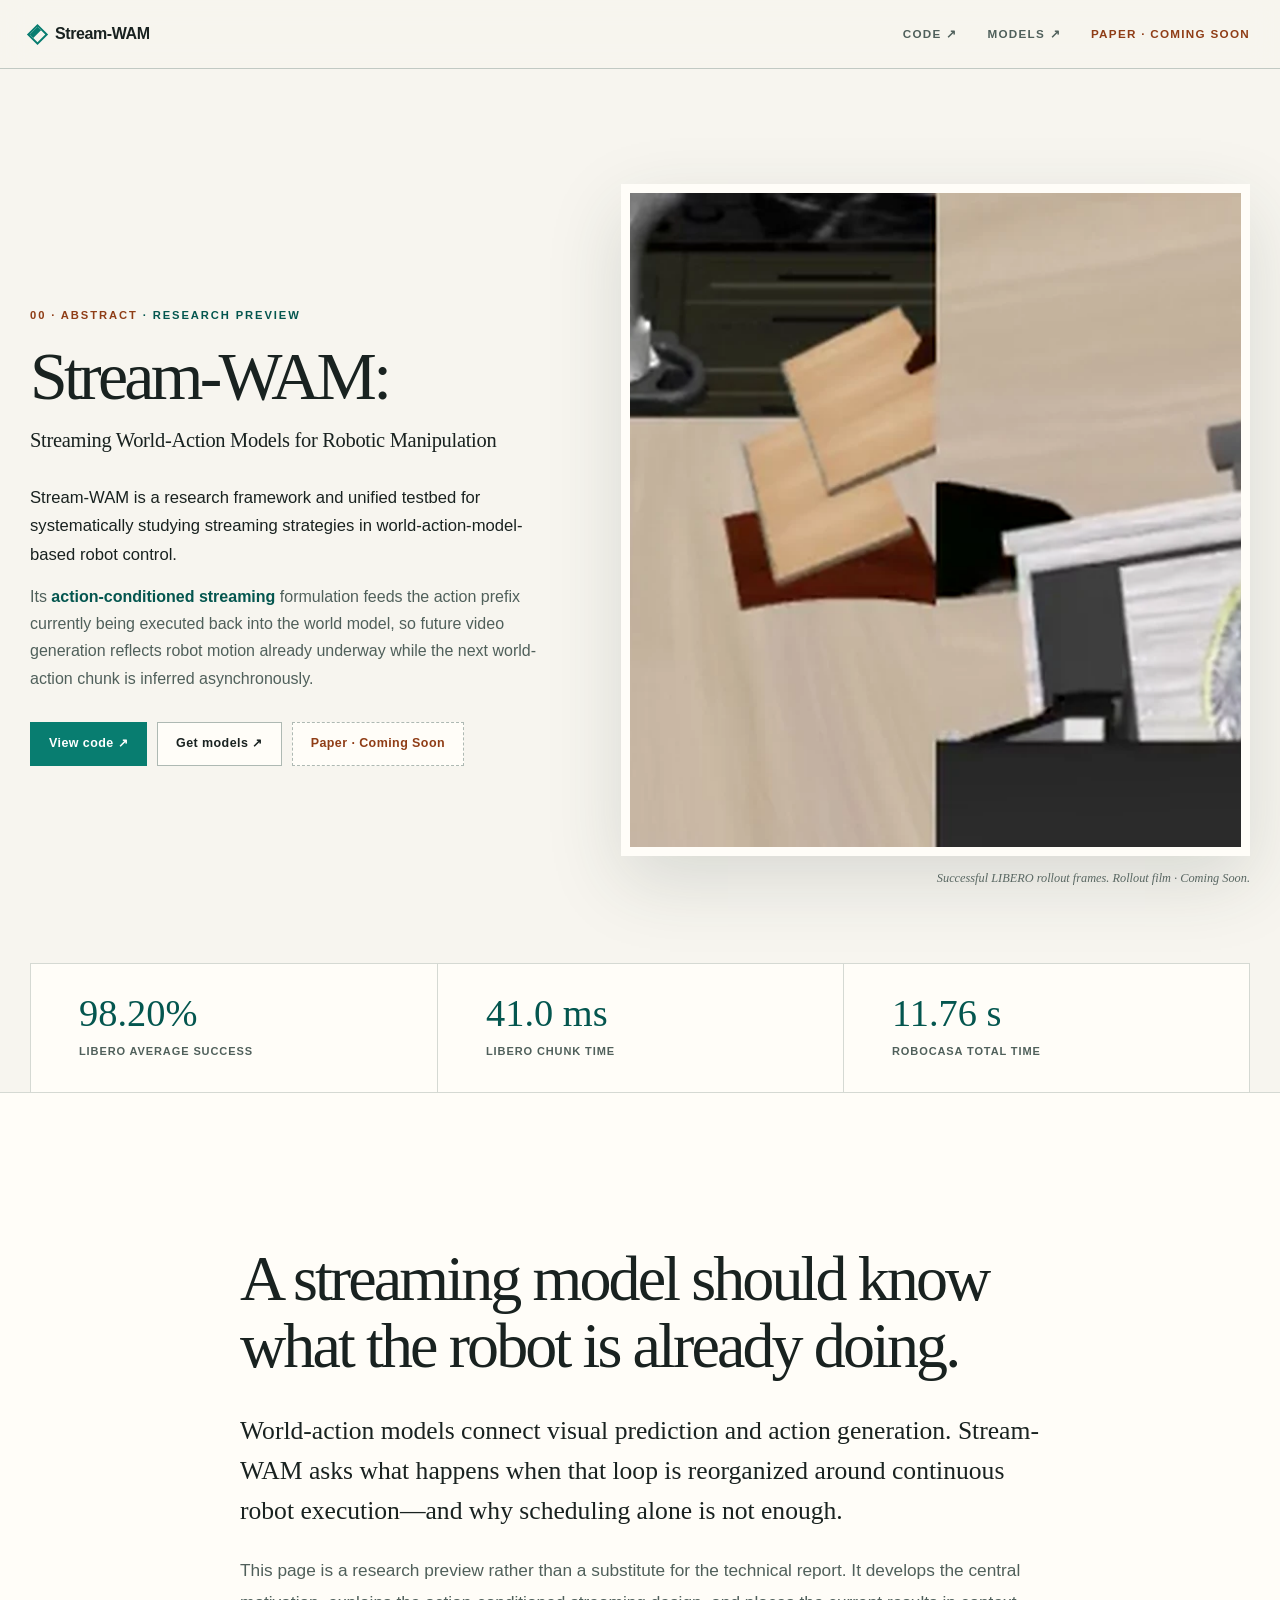
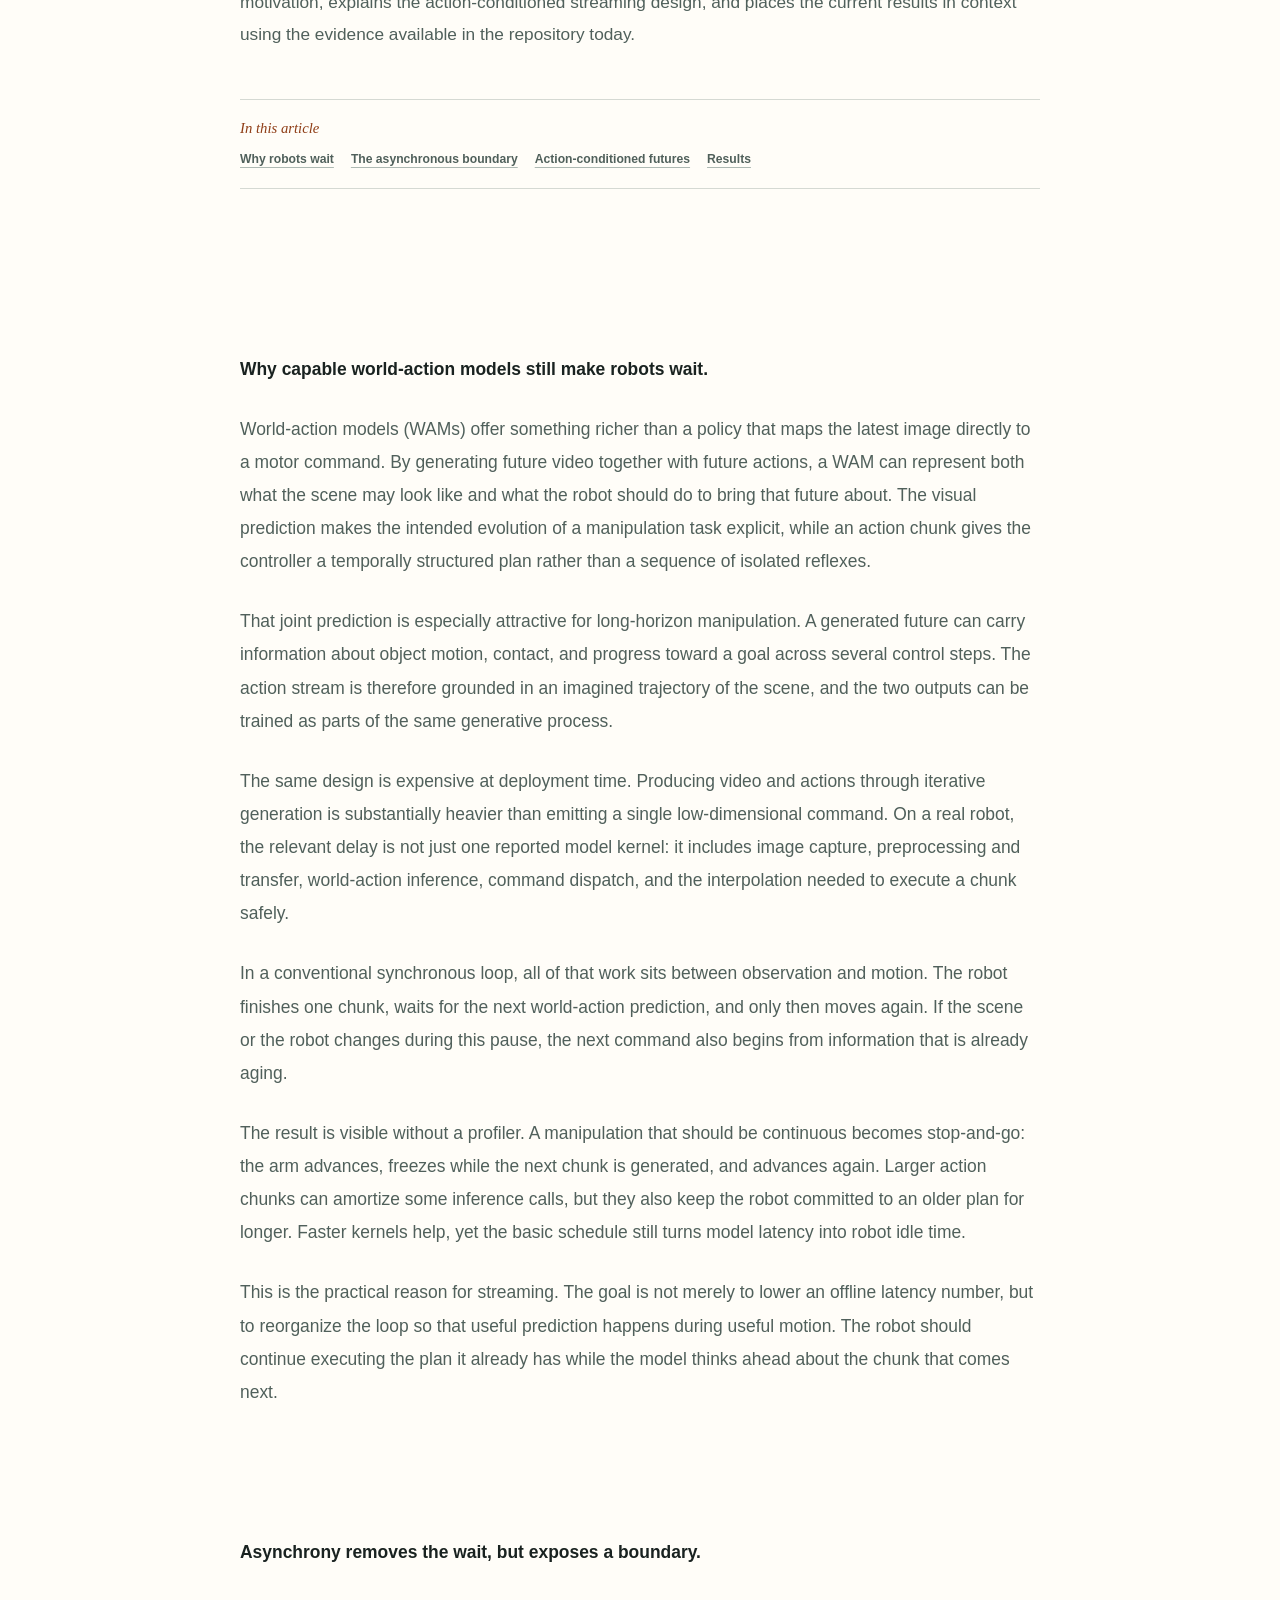
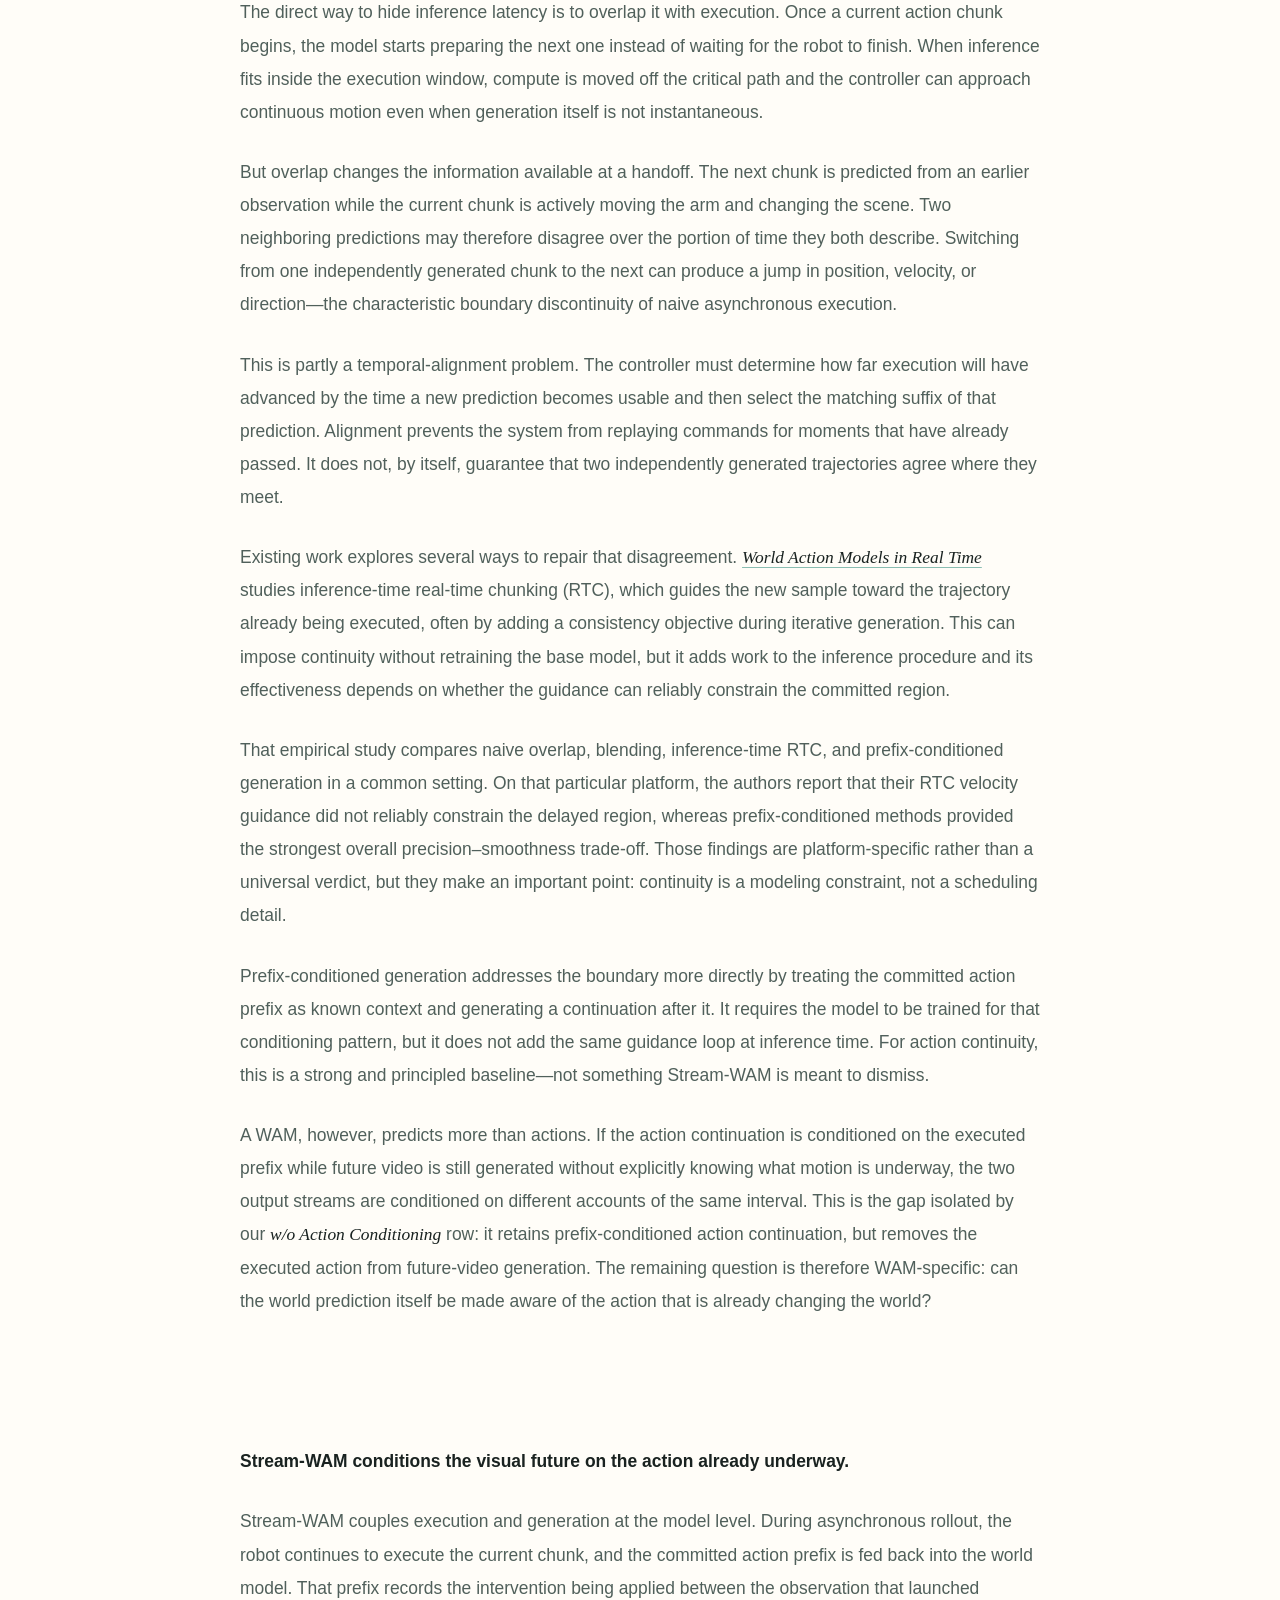
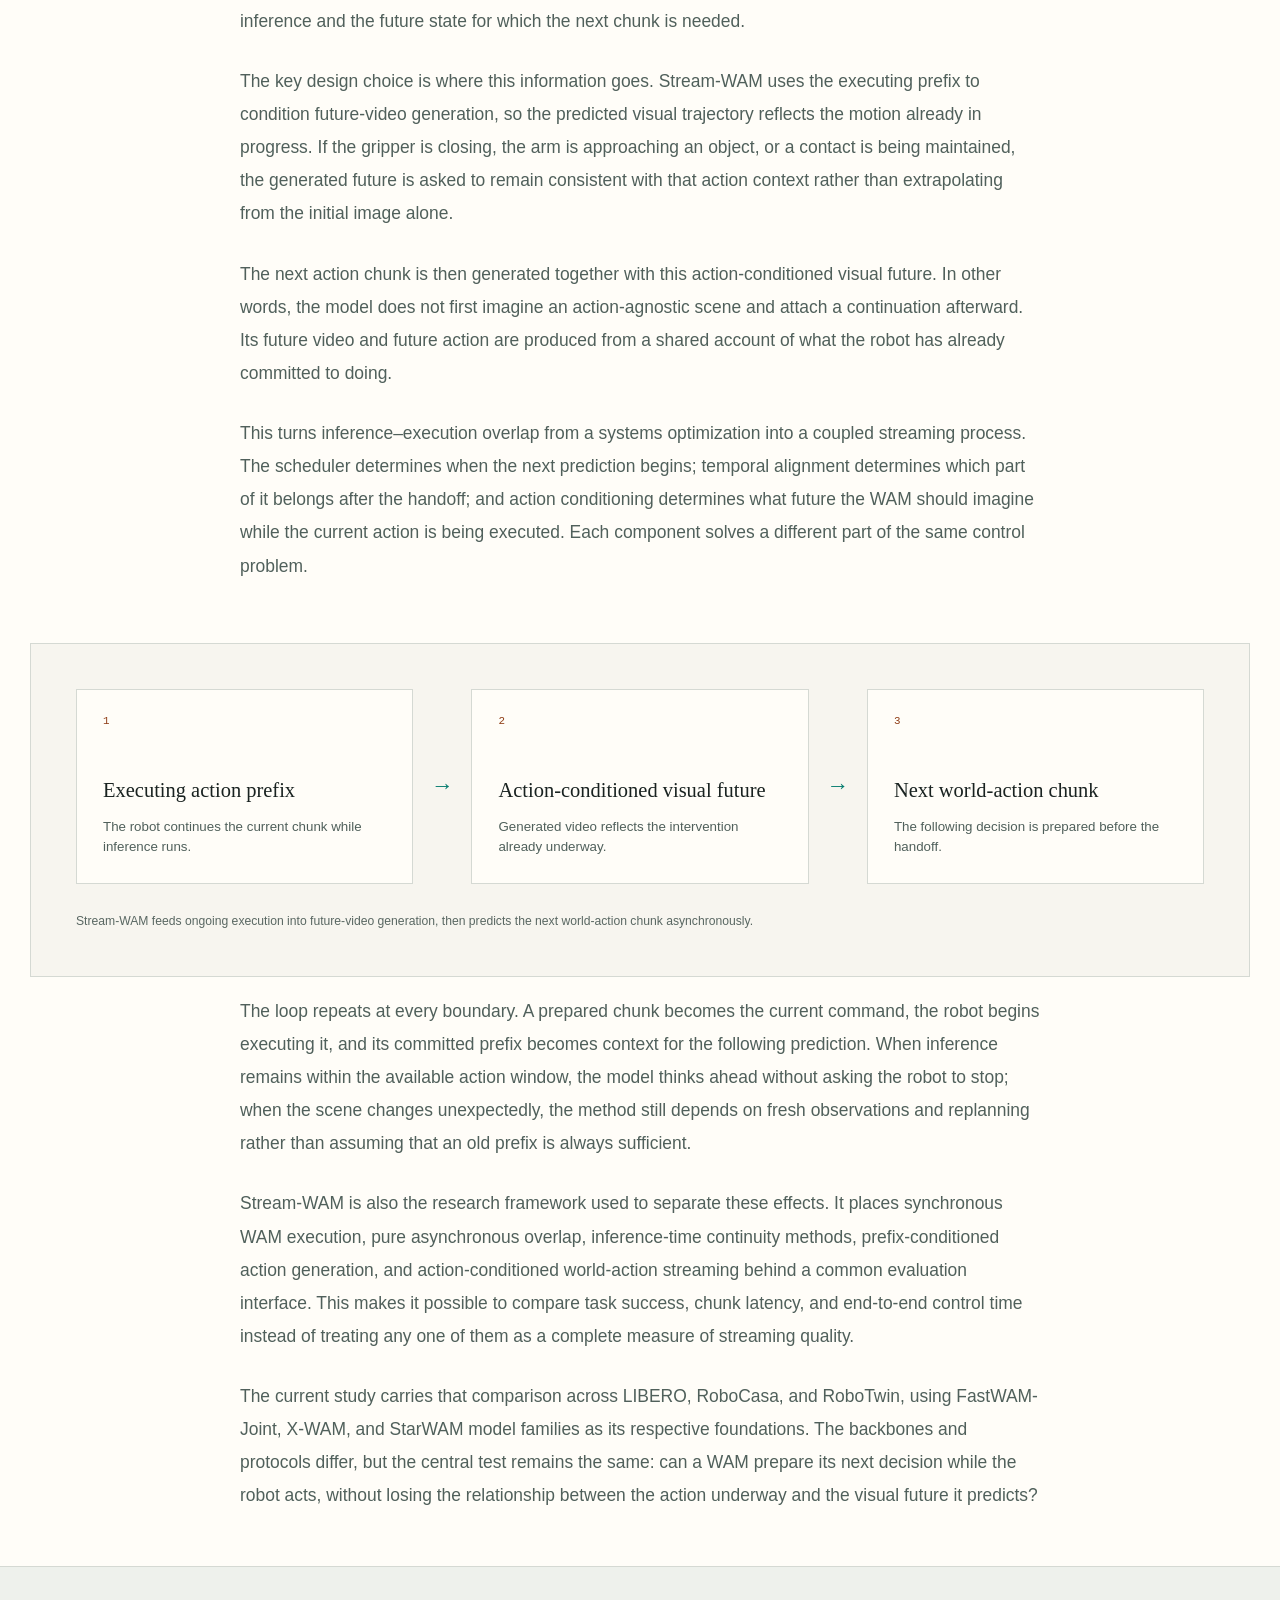
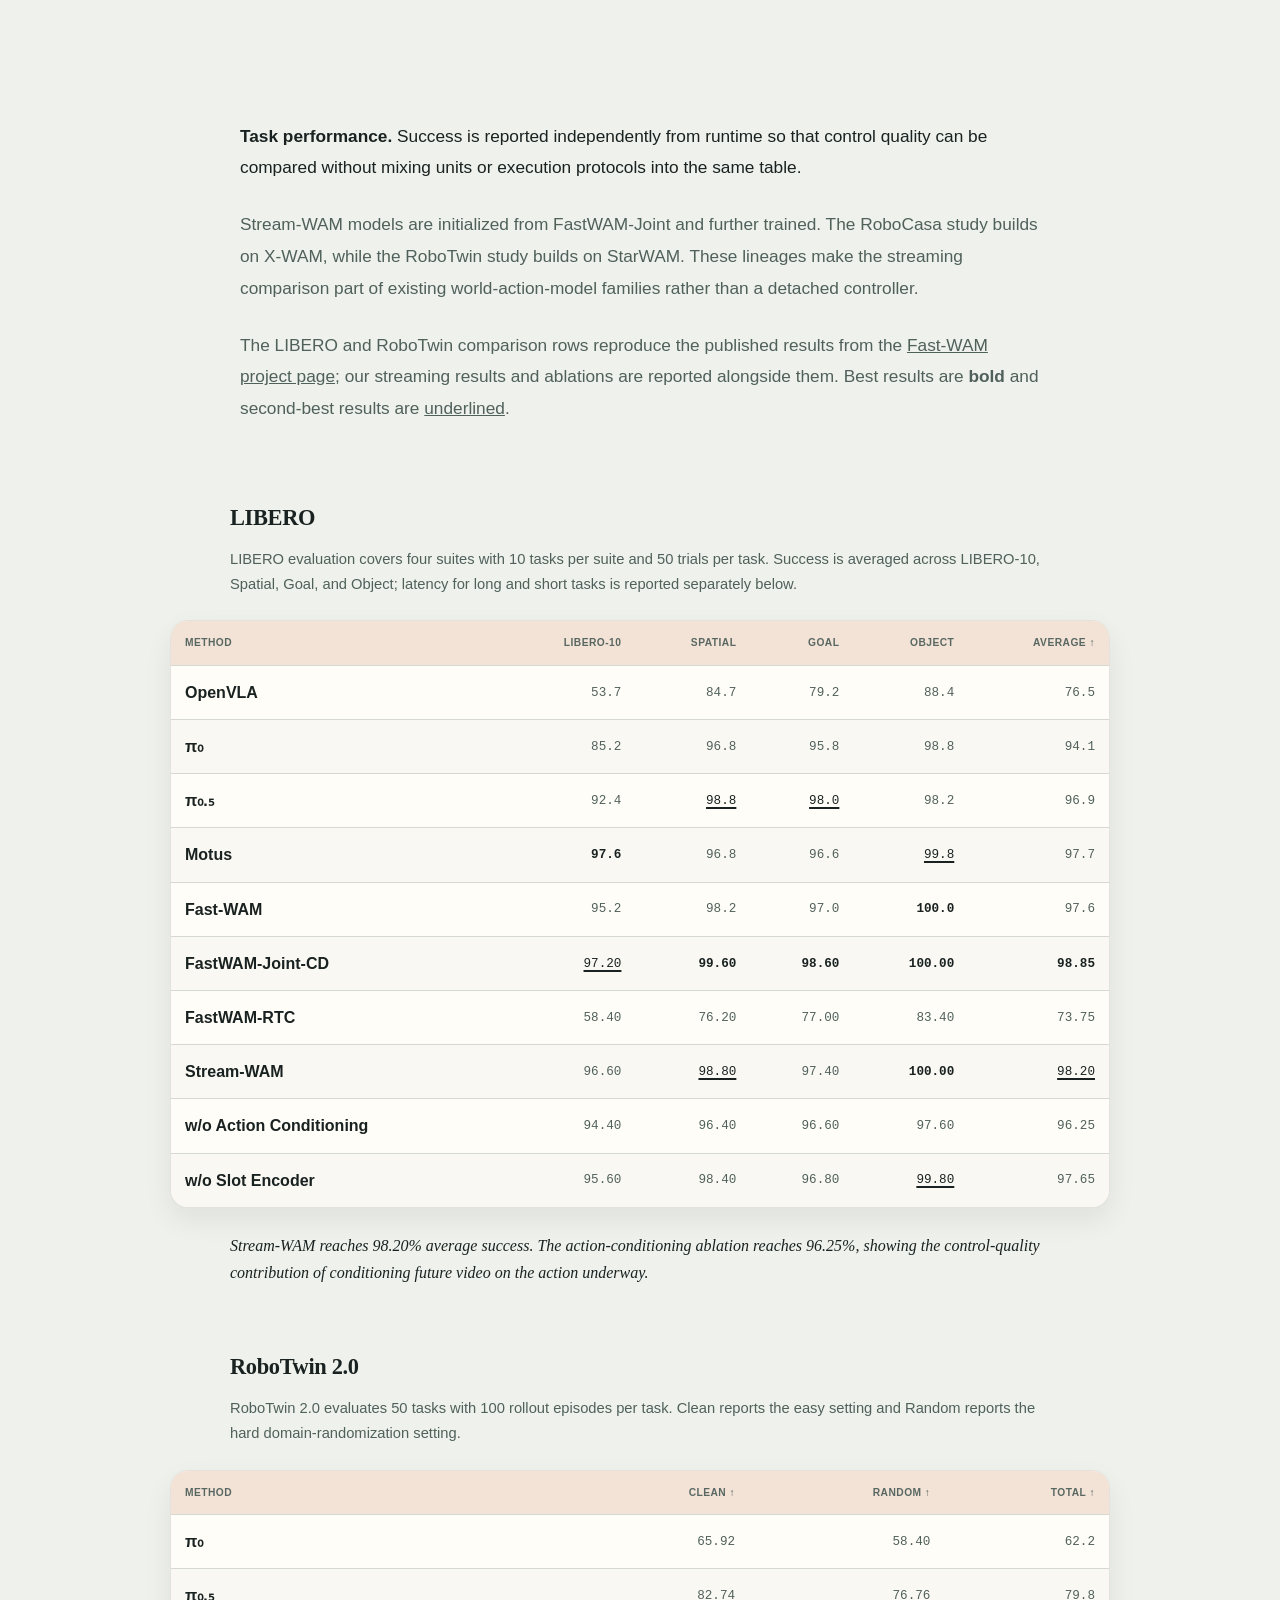
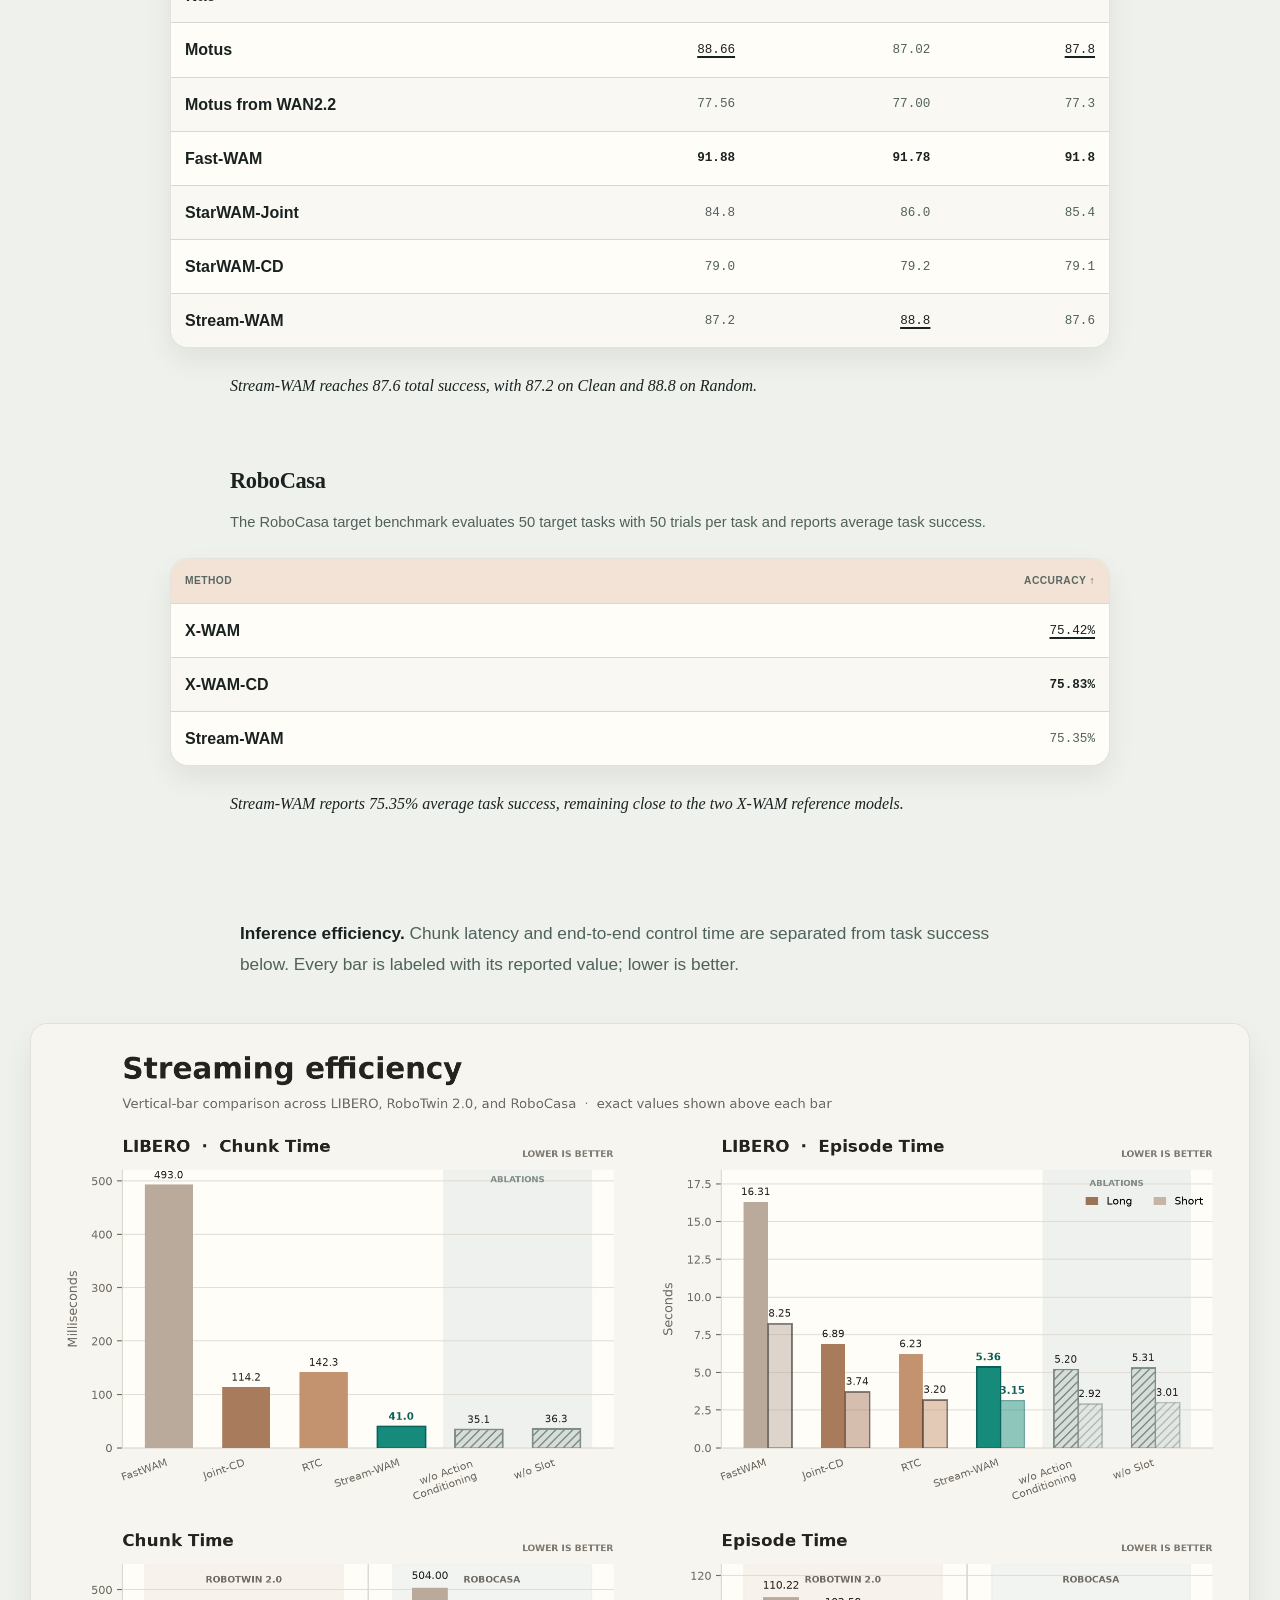
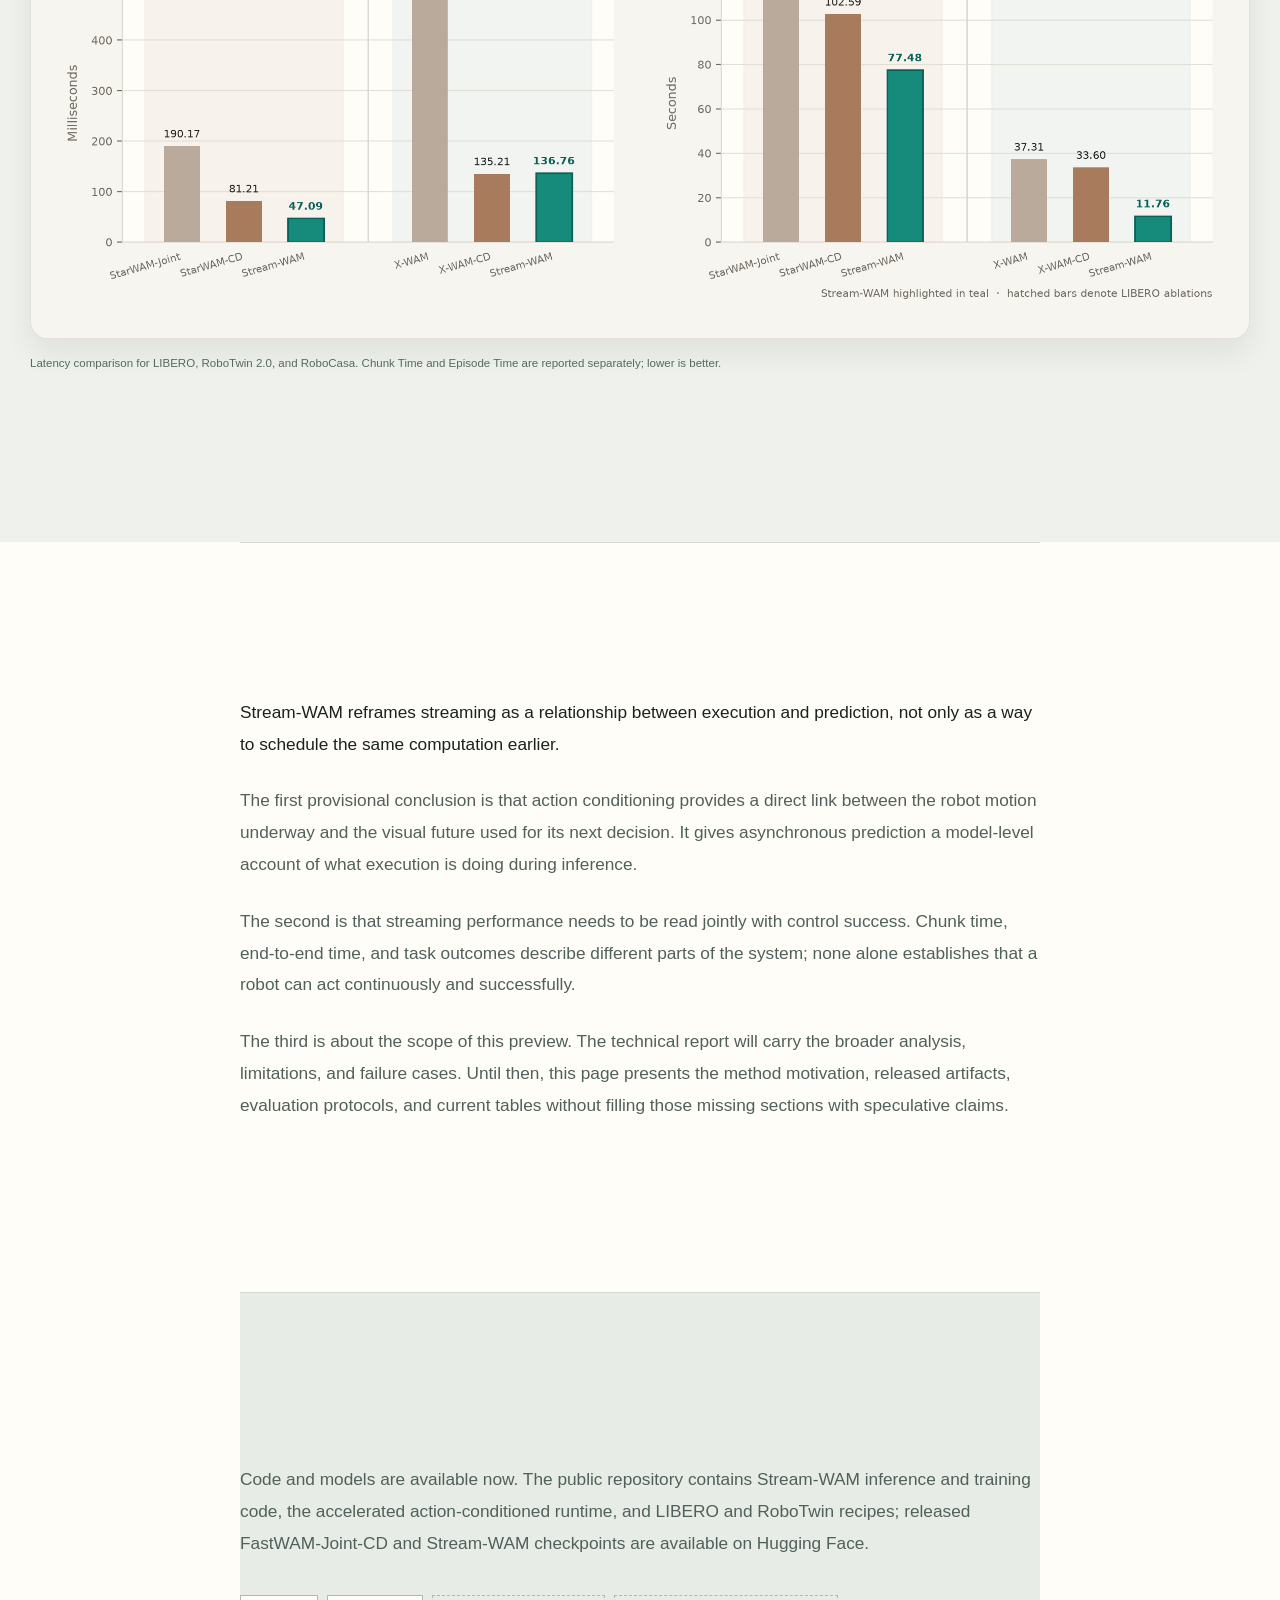
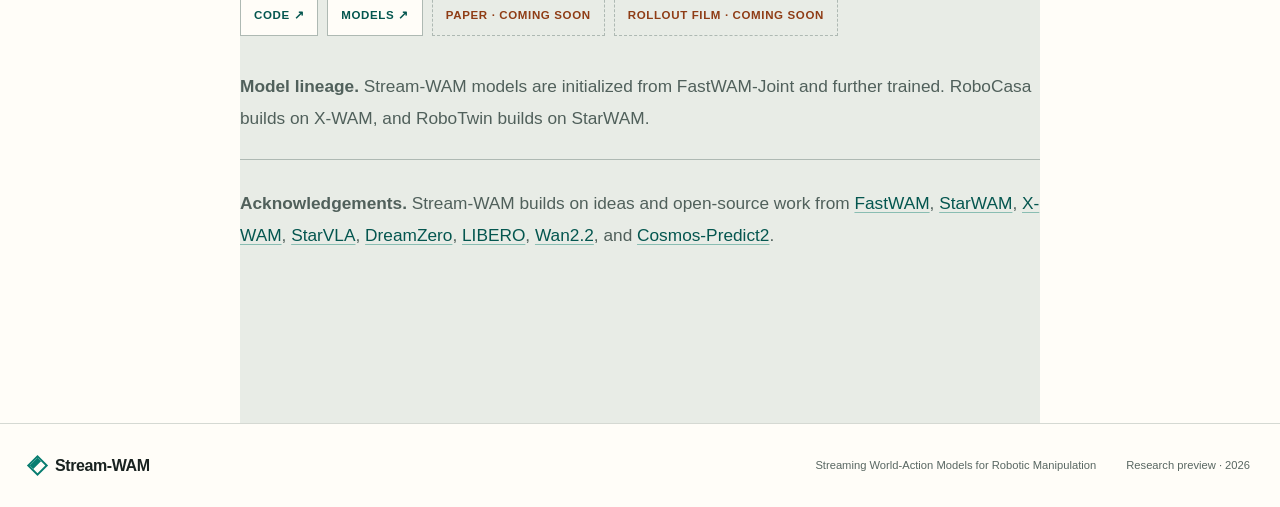
==== commit 97deb1a1: "feat: add static latency comparison figure" ====
--- a/academic_project_page/index.html
+++ b/academic_project_page/index.html
@@ -133,18 +133,41 @@
                   <tr><th scope="row">OpenVLA</th><td>53.7</td><td>84.7</td><td>79.2</td><td>88.4</td><td>76.5</td></tr>
                   <tr><th scope="row">π₀</th><td>85.2</td><td>96.8</td><td>95.8</td><td>98.8</td><td>94.1</td></tr>
                   <tr><th scope="row">π₀.₅</th><td>92.4</td><td><u>98.8</u></td><td><u>98.0</u></td><td>98.2</td><td>96.9</td></tr>
-                  <tr><th scope="row">LingBot-VA</th><td><strong>98.5</strong></td><td>98.5</td><td>97.2</td><td>99.6</td><td><u>98.5</u></td></tr>
-                  <tr><th scope="row">Motus</th><td><u>97.6</u></td><td>96.8</td><td>96.6</td><td><u>99.8</u></td><td>97.7</td></tr>
+                  <tr><th scope="row">Motus</th><td><strong>97.6</strong></td><td>96.8</td><td>96.6</td><td><u>99.8</u></td><td>97.7</td></tr>
                   <tr><th scope="row">Fast-WAM</th><td>95.2</td><td>98.2</td><td>97.0</td><td><strong>100.0</strong></td><td>97.6</td></tr>
-                  <tr><th scope="row">FastWAM-Joint-CD</th><td>97.20</td><td><strong>99.60</strong></td><td><strong>98.60</strong></td><td><strong>100.00</strong></td><td><strong>98.85</strong></td></tr>
+                  <tr><th scope="row">FastWAM-Joint-CD</th><td><u>97.20</u></td><td><strong>99.60</strong></td><td><strong>98.60</strong></td><td><strong>100.00</strong></td><td><strong>98.85</strong></td></tr>
                   <tr><th scope="row">FastWAM-RTC</th><td>58.40</td><td>76.20</td><td>77.00</td><td>83.40</td><td>73.75</td></tr>
-                  <tr><th scope="row">Stream-WAM</th><td>96.60</td><td><u>98.80</u></td><td>97.40</td><td><strong>100.00</strong></td><td>98.20</td></tr>
+                  <tr><th scope="row">Stream-WAM</th><td>96.60</td><td><u>98.80</u></td><td>97.40</td><td><strong>100.00</strong></td><td><u>98.20</u></td></tr>
                   <tr><th scope="row">w/o Action Conditioning</th><td>94.40</td><td>96.40</td><td>96.60</td><td>97.60</td><td>96.25</td></tr>
                   <tr><th scope="row">w/o Slot Encoder</th><td>95.60</td><td>98.40</td><td>96.80</td><td><u>99.80</u></td><td>97.65</td></tr>
                 </tbody>
               </table>
             </div>
             <p class="benchmark-reading">Stream-WAM reaches 98.20% average success. The action-conditioning ablation reaches 96.25%, showing the control-quality contribution of conditioning future video on the action underway.</p>
+          </section>
+
+          <section class="benchmark breakout" id="benchmark-robotwin" aria-labelledby="robotwin-title">
+            <div class="benchmark-intro">
+              <h3 id="robotwin-title">RoboTwin 2.0</h3>
+              <p>RoboTwin 2.0 evaluates 50 tasks with 100 rollout episodes per task. Clean reports the easy setting and Random reports the hard domain-randomization setting.</p>
+            </div>
+            <div class="table-scroll" tabindex="0" aria-label="Scrollable RoboTwin results table">
+              <table>
+                <caption>RoboTwin 2.0 clean and randomized results</caption>
+                <thead><tr><th scope="col">Method</th><th scope="col">Clean ↑</th><th scope="col">Random ↑</th><th scope="col">Total ↑</th></tr></thead>
+                <tbody>
+                  <tr><th scope="row">π₀</th><td>65.92</td><td>58.40</td><td>62.2</td></tr>
+                  <tr><th scope="row">π₀.₅</th><td>82.74</td><td>76.76</td><td>79.8</td></tr>
+                  <tr><th scope="row">Motus</th><td><u>88.66</u></td><td>87.02</td><td><u>87.8</u></td></tr>
+                  <tr><th scope="row">Motus from WAN2.2</th><td>77.56</td><td>77.00</td><td>77.3</td></tr>
+                  <tr><th scope="row">Fast-WAM</th><td><strong>91.88</strong></td><td><strong>91.78</strong></td><td><strong>91.8</strong></td></tr>
+                  <tr><th scope="row">StarWAM-Joint</th><td>84.8</td><td>86.0</td><td>85.4</td></tr>
+                  <tr><th scope="row">StarWAM-CD</th><td>79.0</td><td>79.2</td><td>79.1</td></tr>
+                  <tr><th scope="row">Stream-WAM</th><td>87.2</td><td><u>88.8</u></td><td>87.6</td></tr>
+                </tbody>
+              </table>
+            </div>
+            <p class="benchmark-reading">Stream-WAM reaches 87.6 total success, with 87.2 on Clean and 88.8 on Random.</p>
           </section>
 
           <section class="benchmark breakout" id="benchmark-robocasa" aria-labelledby="robocasa-title">
@@ -166,92 +189,34 @@
             <p class="benchmark-reading">Stream-WAM reports 75.35% average task success, remaining close to the two X-WAM reference models.</p>
           </section>
 
-          <section class="benchmark breakout" id="benchmark-robotwin" aria-labelledby="robotwin-title">
-            <div class="benchmark-intro">
-              <h3 id="robotwin-title">RoboTwin 2.0</h3>
-              <p>RoboTwin 2.0 evaluates 50 tasks with 100 rollout episodes per task. Clean reports the easy setting and Random reports the hard domain-randomization setting.</p>
-            </div>
-            <div class="table-scroll" tabindex="0" aria-label="Scrollable RoboTwin results table">
-              <table>
-                <caption>RoboTwin 2.0 clean and randomized results</caption>
-                <thead><tr><th scope="col">Method</th><th scope="col">Clean ↑</th><th scope="col">Random ↑</th><th scope="col">Total ↑</th></tr></thead>
-                <tbody>
-                  <tr><th scope="row">π₀</th><td>65.92</td><td>58.40</td><td>62.2</td></tr>
-                  <tr><th scope="row">π₀.₅</th><td>82.74</td><td>76.76</td><td>79.8</td></tr>
-                  <tr><th scope="row">Motus</th><td>88.66</td><td>87.02</td><td>87.8</td></tr>
-                  <tr><th scope="row">Motus from WAN2.2</th><td>77.56</td><td>77.00</td><td>77.3</td></tr>
-                  <tr><th scope="row">LingBot-VA</th><td><strong>92.90</strong></td><td><u>91.50</u></td><td><strong>92.2</strong></td></tr>
-                  <tr><th scope="row">LingBot-VA from WAN2.2</th><td>80.60</td><td>--</td><td>80.6</td></tr>
-                  <tr><th scope="row">Fast-WAM</th><td><u>91.88</u></td><td><strong>91.78</strong></td><td><u>91.8</u></td></tr>
-                  <tr><th scope="row">StarWAM-Joint</th><td>84.8</td><td>86.0</td><td>85.4</td></tr>
-                  <tr><th scope="row">StarWAM-CD</th><td>79.0</td><td>79.2</td><td>79.1</td></tr>
-                  <tr><th scope="row">Stream-WAM</th><td>87.2</td><td>88.8</td><td>87.6</td></tr>
-                </tbody>
-              </table>
-            </div>
-            <p class="benchmark-reading">Stream-WAM reaches 87.6 total success, with 87.2 on Clean and 88.8 on Random.</p>
-          </section>
-
           <div class="efficiency-intro reading-column">
             <p><strong>Inference efficiency.</strong> Chunk latency and end-to-end control time are separated from task success below. Every bar is labeled with its reported value; lower is better.</p>
           </div>
           <figure class="latency-figure breakout" aria-labelledby="latency-caption">
-            <h4 class="latency-column-title">Chunk Time <span>ms ↓</span></h4>
-            <h4 class="latency-column-title">Total Time <span>seconds ↓</span></h4>
-            <div class="latency-benchmark-group">
-              <p class="latency-benchmark">LIBERO</p>
-              <div class="latency-chart" role="group" aria-labelledby="libero-chunk-title" data-benchmark-label="LIBERO">
-                <p class="latency-chart-title" id="libero-chunk-title">Chunk time <span>ms ↓</span></p>
-                <div class="latency-row"><span class="latency-method">FastWAM</span><span class="latency-track"><span class="latency-bar" style="--bar:100%" data-benchmark="libero" data-metric="chunk" data-method="FastWAM" data-series="" data-value="493.0" data-unit="ms"></span></span><strong>493.0 ms</strong></div>
-                <div class="latency-row"><span class="latency-method">FastWAM-Joint-CD</span><span class="latency-track"><span class="latency-bar" style="--bar:23.16%" data-benchmark="libero" data-metric="chunk" data-method="FastWAM-Joint-CD" data-series="" data-value="114.2" data-unit="ms"></span></span><strong>114.2 ms</strong></div>
-                <div class="latency-row"><span class="latency-method">FastWAM-RTC</span><span class="latency-track"><span class="latency-bar" style="--bar:28.86%" data-benchmark="libero" data-metric="chunk" data-method="FastWAM-RTC" data-series="" data-value="142.3" data-unit="ms"></span></span><strong>142.3 ms</strong></div>
-                <div class="latency-row"><span class="latency-method">Stream-WAM</span><span class="latency-track"><span class="latency-bar is-streamwam" style="--bar:8.32%" data-benchmark="libero" data-metric="chunk" data-method="Stream-WAM" data-series="" data-value="41.0" data-unit="ms"></span></span><strong>41.0 ms</strong></div>
-                <div class="latency-row"><span class="latency-method">w/o Action Cond.</span><span class="latency-track"><span class="latency-bar is-ablation" style="--bar:7.12%" data-benchmark="libero" data-metric="chunk" data-method="w/o Action Conditioning" data-series="" data-value="35.1" data-unit="ms"></span></span><strong>35.1 ms</strong></div>
-                <div class="latency-row"><span class="latency-method">w/o Slot Encoder</span><span class="latency-track"><span class="latency-bar is-ablation" style="--bar:7.36%" data-benchmark="libero" data-metric="chunk" data-method="w/o Slot Encoder" data-series="" data-value="36.3" data-unit="ms"></span></span><strong>36.3 ms</strong></div>
-              </div>
-              <div class="latency-chart" role="group" aria-labelledby="libero-total-title" data-benchmark-label="LIBERO · Long / Short">
-                <p class="latency-chart-title" id="libero-total-title">Episode time <span>seconds ↓ · L / S</span></p>
-                <div class="latency-pair-row"><span class="latency-method">FastWAM</span><div class="latency-pair-bars"><div><small>L</small><span class="latency-track"><span class="latency-bar" style="--bar:100%" data-benchmark="libero" data-metric="total" data-method="FastWAM" data-series="long" data-value="16.31" data-unit="s"></span></span><strong>16.31 s</strong></div><div><small>S</small><span class="latency-track"><span class="latency-bar is-short" style="--bar:100%" data-benchmark="libero" data-metric="total" data-method="FastWAM" data-series="short" data-value="8.25" data-unit="s"></span></span><strong>8.25 s</strong></div></div></div>
-                <div class="latency-pair-row"><span class="latency-method">FastWAM-Joint-CD</span><div class="latency-pair-bars"><div><small>L</small><span class="latency-track"><span class="latency-bar" style="--bar:42.24%" data-benchmark="libero" data-metric="total" data-method="FastWAM-Joint-CD" data-series="long" data-value="6.89" data-unit="s"></span></span><strong>6.89 s</strong></div><div><small>S</small><span class="latency-track"><span class="latency-bar is-short" style="--bar:45.33%" data-benchmark="libero" data-metric="total" data-method="FastWAM-Joint-CD" data-series="short" data-value="3.74" data-unit="s"></span></span><strong>3.74 s</strong></div></div></div>
-                <div class="latency-pair-row"><span class="latency-method">FastWAM-RTC</span><div class="latency-pair-bars"><div><small>L</small><span class="latency-track"><span class="latency-bar" style="--bar:38.20%" data-benchmark="libero" data-metric="total" data-method="FastWAM-RTC" data-series="long" data-value="6.23" data-unit="s"></span></span><strong>6.23 s</strong></div><div><small>S</small><span class="latency-track"><span class="latency-bar is-short" style="--bar:38.79%" data-benchmark="libero" data-metric="total" data-method="FastWAM-RTC" data-series="short" data-value="3.20" data-unit="s"></span></span><strong>3.20 s</strong></div></div></div>
-                <div class="latency-pair-row"><span class="latency-method">Stream-WAM</span><div class="latency-pair-bars"><div><small>L</small><span class="latency-track"><span class="latency-bar is-streamwam" style="--bar:32.86%" data-benchmark="libero" data-metric="total" data-method="Stream-WAM" data-series="long" data-value="5.36" data-unit="s"></span></span><strong>5.36 s</strong></div><div><small>S</small><span class="latency-track"><span class="latency-bar is-streamwam is-short" style="--bar:38.18%" data-benchmark="libero" data-metric="total" data-method="Stream-WAM" data-series="short" data-value="3.15" data-unit="s"></span></span><strong>3.15 s</strong></div></div></div>
-                <div class="latency-pair-row"><span class="latency-method">w/o Action Cond.</span><div class="latency-pair-bars"><div><small>L</small><span class="latency-track"><span class="latency-bar is-ablation" style="--bar:31.88%" data-benchmark="libero" data-metric="total" data-method="w/o Action Conditioning" data-series="long" data-value="5.20" data-unit="s"></span></span><strong>5.20 s</strong></div><div><small>S</small><span class="latency-track"><span class="latency-bar is-ablation is-short" style="--bar:35.39%" data-benchmark="libero" data-metric="total" data-method="w/o Action Conditioning" data-series="short" data-value="2.92" data-unit="s"></span></span><strong>2.92 s</strong></div></div></div>
-                <div class="latency-pair-row"><span class="latency-method">w/o Slot Encoder</span><div class="latency-pair-bars"><div><small>L</small><span class="latency-track"><span class="latency-bar is-ablation" style="--bar:32.56%" data-benchmark="libero" data-metric="total" data-method="w/o Slot Encoder" data-series="long" data-value="5.31" data-unit="s"></span></span><strong>5.31 s</strong></div><div><small>S</small><span class="latency-track"><span class="latency-bar is-ablation is-short" style="--bar:36.48%" data-benchmark="libero" data-metric="total" data-method="w/o Slot Encoder" data-series="short" data-value="3.01" data-unit="s"></span></span><strong>3.01 s</strong></div></div></div>
-              </div>
-            </div>
-
-            <div class="latency-benchmark-group">
-              <p class="latency-benchmark">RoboCasa</p>
-              <div class="latency-chart" role="group" aria-labelledby="robocasa-chunk-title" data-benchmark-label="RoboCasa">
-                <p class="latency-chart-title" id="robocasa-chunk-title">Chunk time <span>ms ↓</span></p>
-                <div class="latency-row"><span class="latency-method">X-WAM</span><span class="latency-track"><span class="latency-bar" style="--bar:100%" data-benchmark="robocasa" data-metric="chunk" data-method="X-WAM" data-series="" data-value="504.00" data-unit="ms"></span></span><strong>504.00 ms</strong></div>
-                <div class="latency-row"><span class="latency-method">X-WAM-CD</span><span class="latency-track"><span class="latency-bar" style="--bar:26.83%" data-benchmark="robocasa" data-metric="chunk" data-method="X-WAM-CD" data-series="" data-value="135.21" data-unit="ms"></span></span><strong>135.21 ms</strong></div>
-                <div class="latency-row"><span class="latency-method">Stream-WAM</span><span class="latency-track"><span class="latency-bar is-streamwam" style="--bar:27.13%" data-benchmark="robocasa" data-metric="chunk" data-method="Stream-WAM" data-series="" data-value="136.76" data-unit="ms"></span></span><strong>136.76 ms</strong></div>
-              </div>
-              <div class="latency-chart" role="group" aria-labelledby="robocasa-total-title" data-benchmark-label="RoboCasa">
-                <p class="latency-chart-title" id="robocasa-total-title">Total time <span>seconds ↓</span></p>
-                <div class="latency-row"><span class="latency-method">X-WAM</span><span class="latency-track"><span class="latency-bar" style="--bar:100%" data-benchmark="robocasa" data-metric="total" data-method="X-WAM" data-series="" data-value="37.31" data-unit="s"></span></span><strong>37.31 s</strong></div>
-                <div class="latency-row"><span class="latency-method">X-WAM-CD</span><span class="latency-track"><span class="latency-bar" style="--bar:90.06%" data-benchmark="robocasa" data-metric="total" data-method="X-WAM-CD" data-series="" data-value="33.60" data-unit="s"></span></span><strong>33.60 s</strong></div>
-                <div class="latency-row"><span class="latency-method">Stream-WAM</span><span class="latency-track"><span class="latency-bar is-streamwam" style="--bar:31.52%" data-benchmark="robocasa" data-metric="total" data-method="Stream-WAM" data-series="" data-value="11.76" data-unit="s"></span></span><strong>11.76 s</strong></div>
-              </div>
-            </div>
-
-            <div class="latency-benchmark-group">
-              <p class="latency-benchmark">RoboTwin 2.0</p>
-              <div class="latency-chart" role="group" aria-labelledby="robotwin-chunk-title" data-benchmark-label="RoboTwin 2.0">
-                <p class="latency-chart-title" id="robotwin-chunk-title">Chunk time <span>ms ↓</span></p>
-                <div class="latency-row"><span class="latency-method">StarWAM-Joint</span><span class="latency-track"><span class="latency-bar" style="--bar:100%" data-benchmark="robotwin" data-metric="chunk" data-method="StarWAM-Joint" data-series="" data-value="190.17" data-unit="ms"></span></span><strong>190.17 ms</strong></div>
-                <div class="latency-row"><span class="latency-method">StarWAM-CD</span><span class="latency-track"><span class="latency-bar" style="--bar:42.70%" data-benchmark="robotwin" data-metric="chunk" data-method="StarWAM-CD" data-series="" data-value="81.21" data-unit="ms"></span></span><strong>81.21 ms</strong></div>
-                <div class="latency-row"><span class="latency-method">Stream-WAM</span><span class="latency-track"><span class="latency-bar is-streamwam" style="--bar:24.76%" data-benchmark="robotwin" data-metric="chunk" data-method="Stream-WAM" data-series="" data-value="47.09" data-unit="ms"></span></span><strong>47.09 ms</strong></div>
-              </div>
-              <div class="latency-chart" role="group" aria-labelledby="robotwin-total-title" data-benchmark-label="RoboTwin 2.0">
-                <p class="latency-chart-title" id="robotwin-total-title">Total time <span>seconds ↓</span></p>
-                <div class="latency-row"><span class="latency-method">StarWAM-Joint</span><span class="latency-track"><span class="latency-bar" style="--bar:100%" data-benchmark="robotwin" data-metric="total" data-method="StarWAM-Joint" data-series="" data-value="110.22" data-unit="s"></span></span><strong>110.22 s</strong></div>
-                <div class="latency-row"><span class="latency-method">StarWAM-CD</span><span class="latency-track"><span class="latency-bar" style="--bar:93.08%" data-benchmark="robotwin" data-metric="total" data-method="StarWAM-CD" data-series="" data-value="102.59" data-unit="s"></span></span><strong>102.59 s</strong></div>
-                <div class="latency-row"><span class="latency-method">Stream-WAM</span><span class="latency-track"><span class="latency-bar is-streamwam" style="--bar:70.29%" data-benchmark="robotwin" data-metric="total" data-method="Stream-WAM" data-series="" data-value="77.48" data-unit="s"></span></span><strong>77.48 s</strong></div>
-              </div>
-            </div>
-            <figcaption id="latency-caption">Latency comparison across LIBERO, RoboCasa, and RoboTwin 2.0. LIBERO episode time reports Long (L) and Short (S) tasks separately.</figcaption>
+            <a class="latency-image-link" href="assets/stream-wam-latency.png" target="_blank" rel="noopener noreferrer" aria-label="Open the full-resolution Stream-WAM latency figure">
+              <img class="latency-plot" src="assets/stream-wam-latency.png" alt="Vertical-bar comparisons of chunk time and episode time for LIBERO, RoboTwin 2.0, and RoboCasa." width="2400" height="1800" aria-describedby="latency-caption latency-data-caption">
+            </a>
+            <figcaption id="latency-caption">Latency comparison for LIBERO, RoboTwin 2.0, and RoboCasa. Chunk Time and Episode Time are reported separately; lower is better.</figcaption>
+            <div class="sr-only">
+            <table class="latency-data">
+              <caption id="latency-data-caption">Exact latency values shown in the figure</caption>
+              <thead><tr><th scope="col">Benchmark</th><th scope="col">Method</th><th scope="col">Chunk Time</th><th scope="col">Episode Time</th></tr></thead>
+              <tbody>
+                <tr><th scope="row">LIBERO</th><td>FastWAM</td><td>493.0 ms</td><td>16.31 s Long / 8.25 s Short</td></tr>
+                <tr><th scope="row">LIBERO</th><td>FastWAM-Joint-CD</td><td>114.2 ms</td><td>6.89 s Long / 3.74 s Short</td></tr>
+                <tr><th scope="row">LIBERO</th><td>FastWAM-RTC</td><td>142.3 ms</td><td>6.23 s Long / 3.20 s Short</td></tr>
+                <tr><th scope="row">LIBERO</th><td>Stream-WAM</td><td>41.0 ms</td><td>5.36 s Long / 3.15 s Short</td></tr>
+                <tr><th scope="row">LIBERO</th><td>w/o Action Conditioning</td><td>35.1 ms</td><td>5.20 s Long / 2.92 s Short</td></tr>
+                <tr><th scope="row">LIBERO</th><td>w/o Slot Encoder</td><td>36.3 ms</td><td>5.31 s Long / 3.01 s Short</td></tr>
+                <tr><th scope="row">RoboTwin 2.0</th><td>StarWAM-Joint</td><td>190.17 ms</td><td>110.22 s</td></tr>
+                <tr><th scope="row">RoboTwin 2.0</th><td>StarWAM-CD</td><td>81.21 ms</td><td>102.59 s</td></tr>
+                <tr><th scope="row">RoboTwin 2.0</th><td>Stream-WAM</td><td>47.09 ms</td><td>77.48 s</td></tr>
+                <tr><th scope="row">RoboCasa</th><td>X-WAM</td><td>504.00 ms</td><td>37.31 s</td></tr>
+                <tr><th scope="row">RoboCasa</th><td>X-WAM-CD</td><td>135.21 ms</td><td>33.60 s</td></tr>
+                <tr><th scope="row">RoboCasa</th><td>Stream-WAM</td><td>136.76 ms</td><td>11.76 s</td></tr>
+              </tbody>
+            </table>
+            </div>
           </figure>
         </section>
 
--- a/academic_project_page/styles.css
+++ b/academic_project_page/styles.css
@@ -127,32 +127,11 @@
 .efficiency-intro { margin-top: 100px; }
 .efficiency-intro p { color: var(--muted); font-size: 1.08rem; line-height: 1.84; }
 .efficiency-intro strong { color: var(--ink); }
-.latency-figure { display: grid; grid-template-columns: repeat(2,minmax(0,1fr)); column-gap: 24px; margin-top: 42px; }
-.latency-column-title { margin: 0; padding: 23px 26px 19px; border: 1px solid rgba(40,34,24,.13); border-bottom: 0; border-radius: 18px 18px 0 0; background: var(--paper); color: var(--ink); font: 650 1.05rem/1.3 var(--serif); box-shadow: 0 -8px 26px rgba(45,28,7,.04); }
-.latency-column-title span { float: right; color: var(--dim); font: 700 .62rem/1.7 ui-sans-serif,sans-serif; letter-spacing: .07em; text-transform: uppercase; }
-.latency-benchmark-group { display: contents; }
-.latency-benchmark { display: none; }
-.latency-chart { padding: 25px 26px 28px; border: 1px solid rgba(40,34,24,.13); border-bottom: 0; border-radius: 0; background: var(--paper); }
-.latency-chart::before { content: attr(data-benchmark-label); display: block; margin-bottom: 18px; color: var(--teal-deep); font: 650 .86rem/1.3 var(--serif); letter-spacing: .01em; }
-.latency-benchmark-group .latency-chart:first-of-type { grid-column: 1; }
-.latency-benchmark-group .latency-chart:last-of-type { grid-column: 2; }
-.latency-benchmark-group:last-of-type .latency-chart { padding-bottom: 30px; border-bottom: 1px solid rgba(40,34,24,.13); border-radius: 0 0 18px 18px; box-shadow: 0 14px 28px rgba(45,28,7,.06); }
-.latency-chart-title { display: none; align-items: baseline; justify-content: space-between; gap: 16px; margin: 0 0 22px; color: var(--ink)!important; font: 650 .95rem/1.35 var(--serif)!important; }
-.latency-chart-title span { color: var(--dim); font: 700 .6rem/1.3 ui-sans-serif,sans-serif; letter-spacing: .07em; text-transform: uppercase; }
-.latency-row { display: grid; grid-template-columns: minmax(112px,150px) 1fr 66px; gap: 11px; align-items: center; min-height: 40px; }
-.latency-method { overflow: hidden; color: var(--muted); font-size: .7rem; font-weight: 650; line-height: 1.2; text-overflow: ellipsis; white-space: nowrap; }
-.latency-track { height: 24px; display: block; overflow: hidden; border-radius: 6px; background: repeating-linear-gradient(90deg,#e7e3da 0,#e7e3da calc(25% - 1px),#d8d3c9 25%); }
-.latency-bar { width: max(var(--bar),3px); height: 100%; display: block; border-radius: inherit; background: #a8734f; }
-.latency-bar.is-streamwam { background: var(--teal); }
-.latency-bar.is-ablation { background: #8d9b95; }
-.latency-bar.is-short { opacity: .55; }
-.latency-row > strong { color: var(--ink); font: 650 .67rem/1 ui-monospace,monospace; text-align: right; }
-.latency-pair-row { display: grid; grid-template-columns: minmax(105px,145px) 1fr; gap: 10px; align-items: start; margin-top: 7px; }
-.latency-pair-bars { display: grid; gap: 7px; }
-.latency-pair-bars > div { display: grid; grid-template-columns: 11px 1fr 46px; gap: 7px; align-items: center; }
-.latency-pair-bars small { color: var(--dim); font: 700 .56rem/1 ui-monospace,monospace; }
-.latency-pair-bars strong { color: var(--ink); font: 650 .61rem/1 ui-monospace,monospace; text-align: right; }
-.latency-figure figcaption { grid-column: 1/-1; margin-top: 16px; color: var(--dim); font-size: .72rem; line-height: 1.55; }
+.latency-figure { margin-top: 42px; }
+.latency-image-link { display: block; overflow: hidden; border: 1px solid rgba(40,34,24,.13); border-radius: 18px; background: var(--paper); box-shadow: 0 14px 30px rgba(45,28,7,.07); transition: transform .2s ease, box-shadow .2s ease; }
+.latency-image-link:hover { transform: translateY(-2px); box-shadow: 0 18px 36px rgba(45,28,7,.1); }
+.latency-plot { width: 100%; height: auto; display: block; }
+.latency-figure figcaption { margin-top: 16px; color: var(--dim); font-size: .72rem; line-height: 1.55; }
 
 .resources { background: var(--resources-bg); }
 .resource-links { display: flex; flex-wrap: wrap; gap: 9px; margin-block: 35px!important; }
@@ -201,13 +180,7 @@
   .method-figure { padding: 20px; }
   .benchmark { width: 100%; }
   .efficiency-intro { margin-top: 80px; }
-  .latency-figure { display: block; }
-  .latency-column-title { display: none; }
-  .latency-benchmark-group { display: block; }
-  .latency-chart { margin-top: 18px; padding: 22px 17px 20px; border: 1px solid rgba(40,34,24,.13); border-radius: 16px; box-shadow: 0 10px 24px rgba(45,28,7,.055); }
-  .latency-chart-title { display: flex; }
-  .latency-row, .latency-pair-row { grid-template-columns: 105px 1fr 52px; }
-  .latency-pair-row { grid-template-columns: 105px 1fr; }
+  .latency-image-link { border-radius: 12px; }
   .site-footer .shell { grid-template-columns: 1fr; gap: 7px; }
 }
 
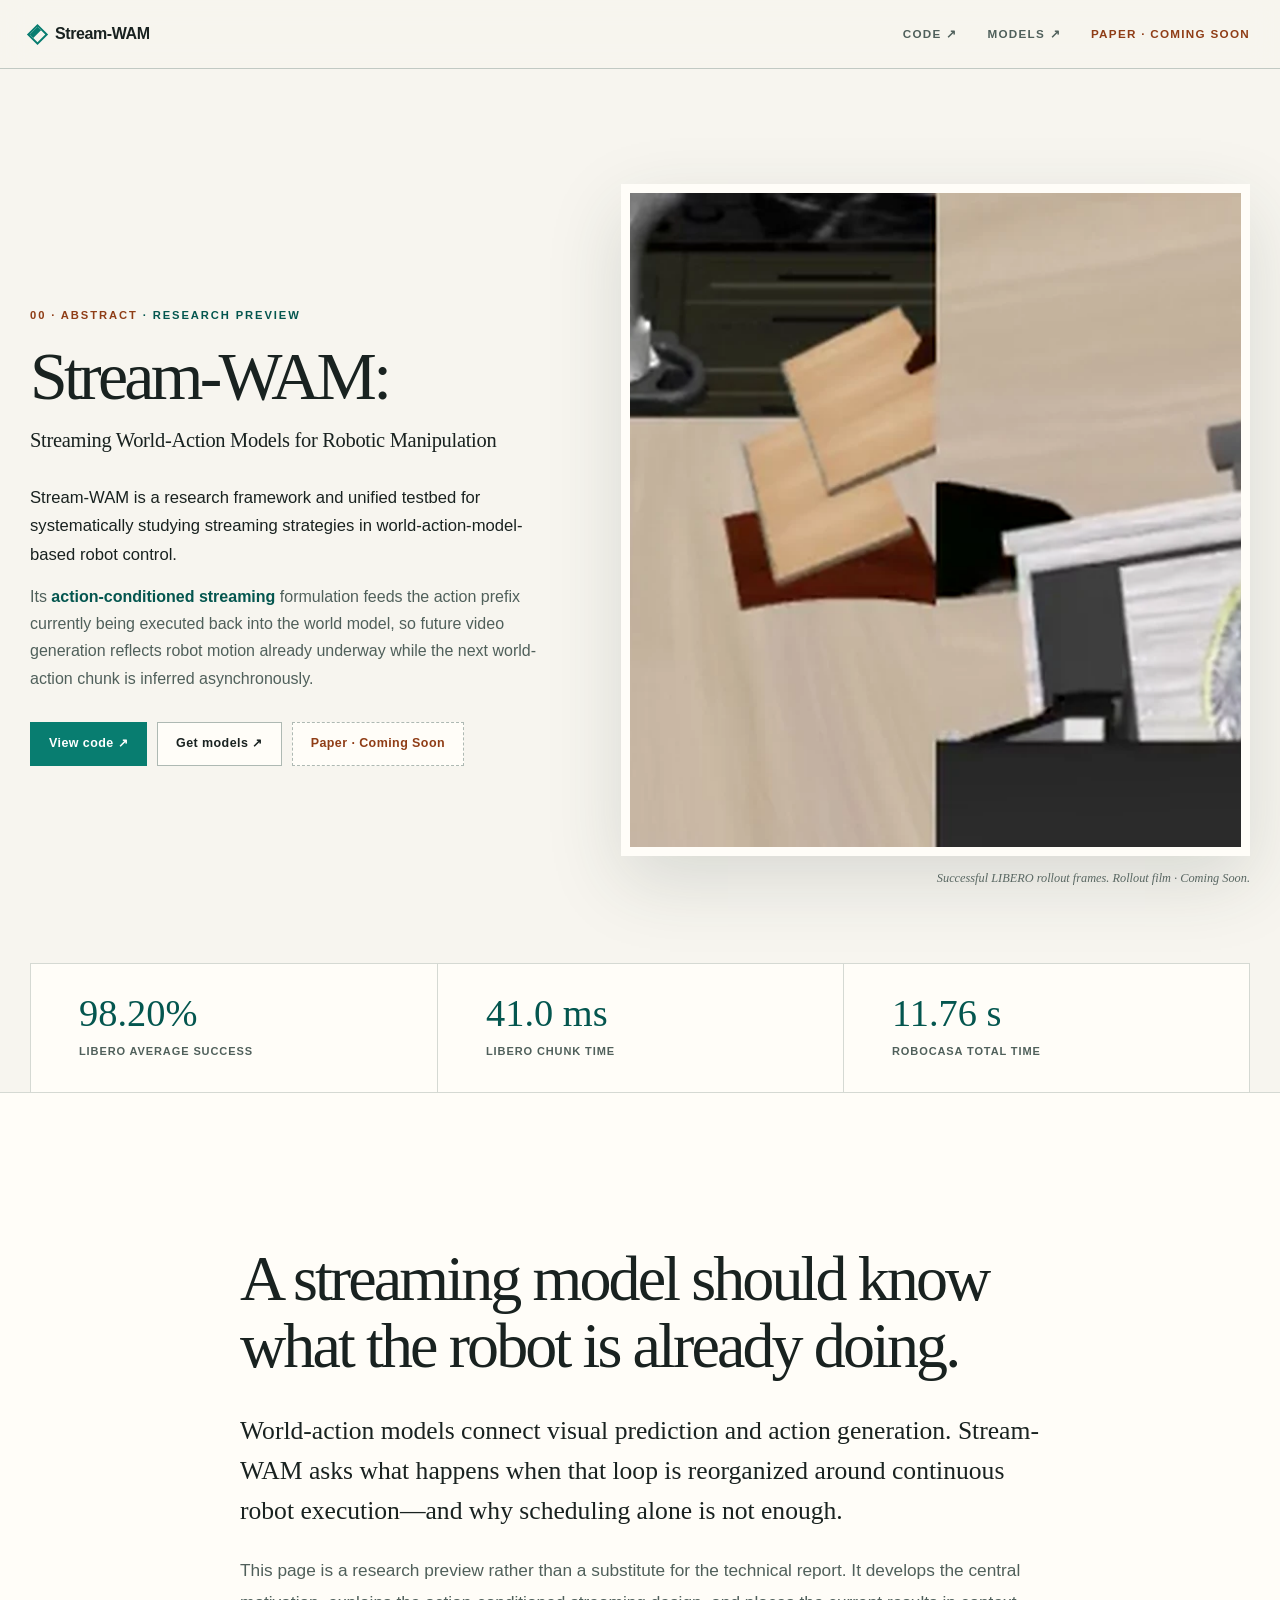
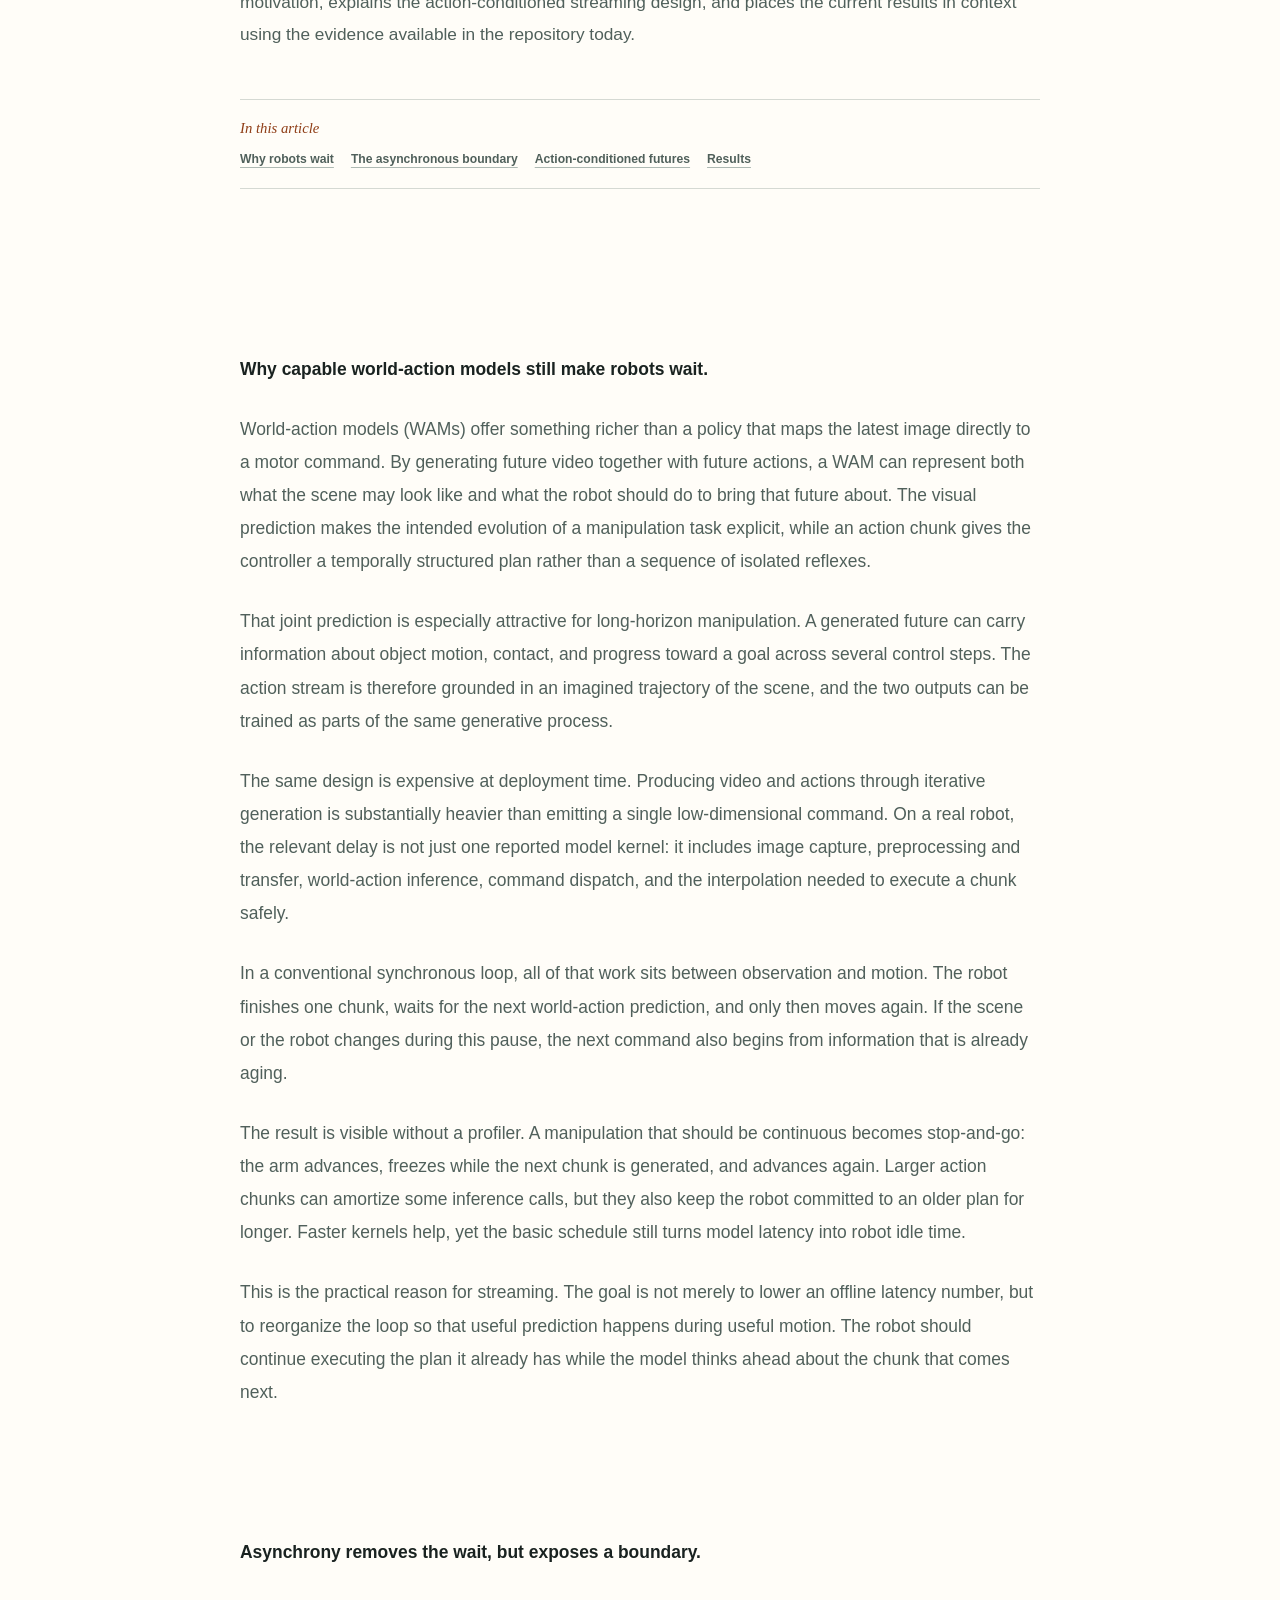
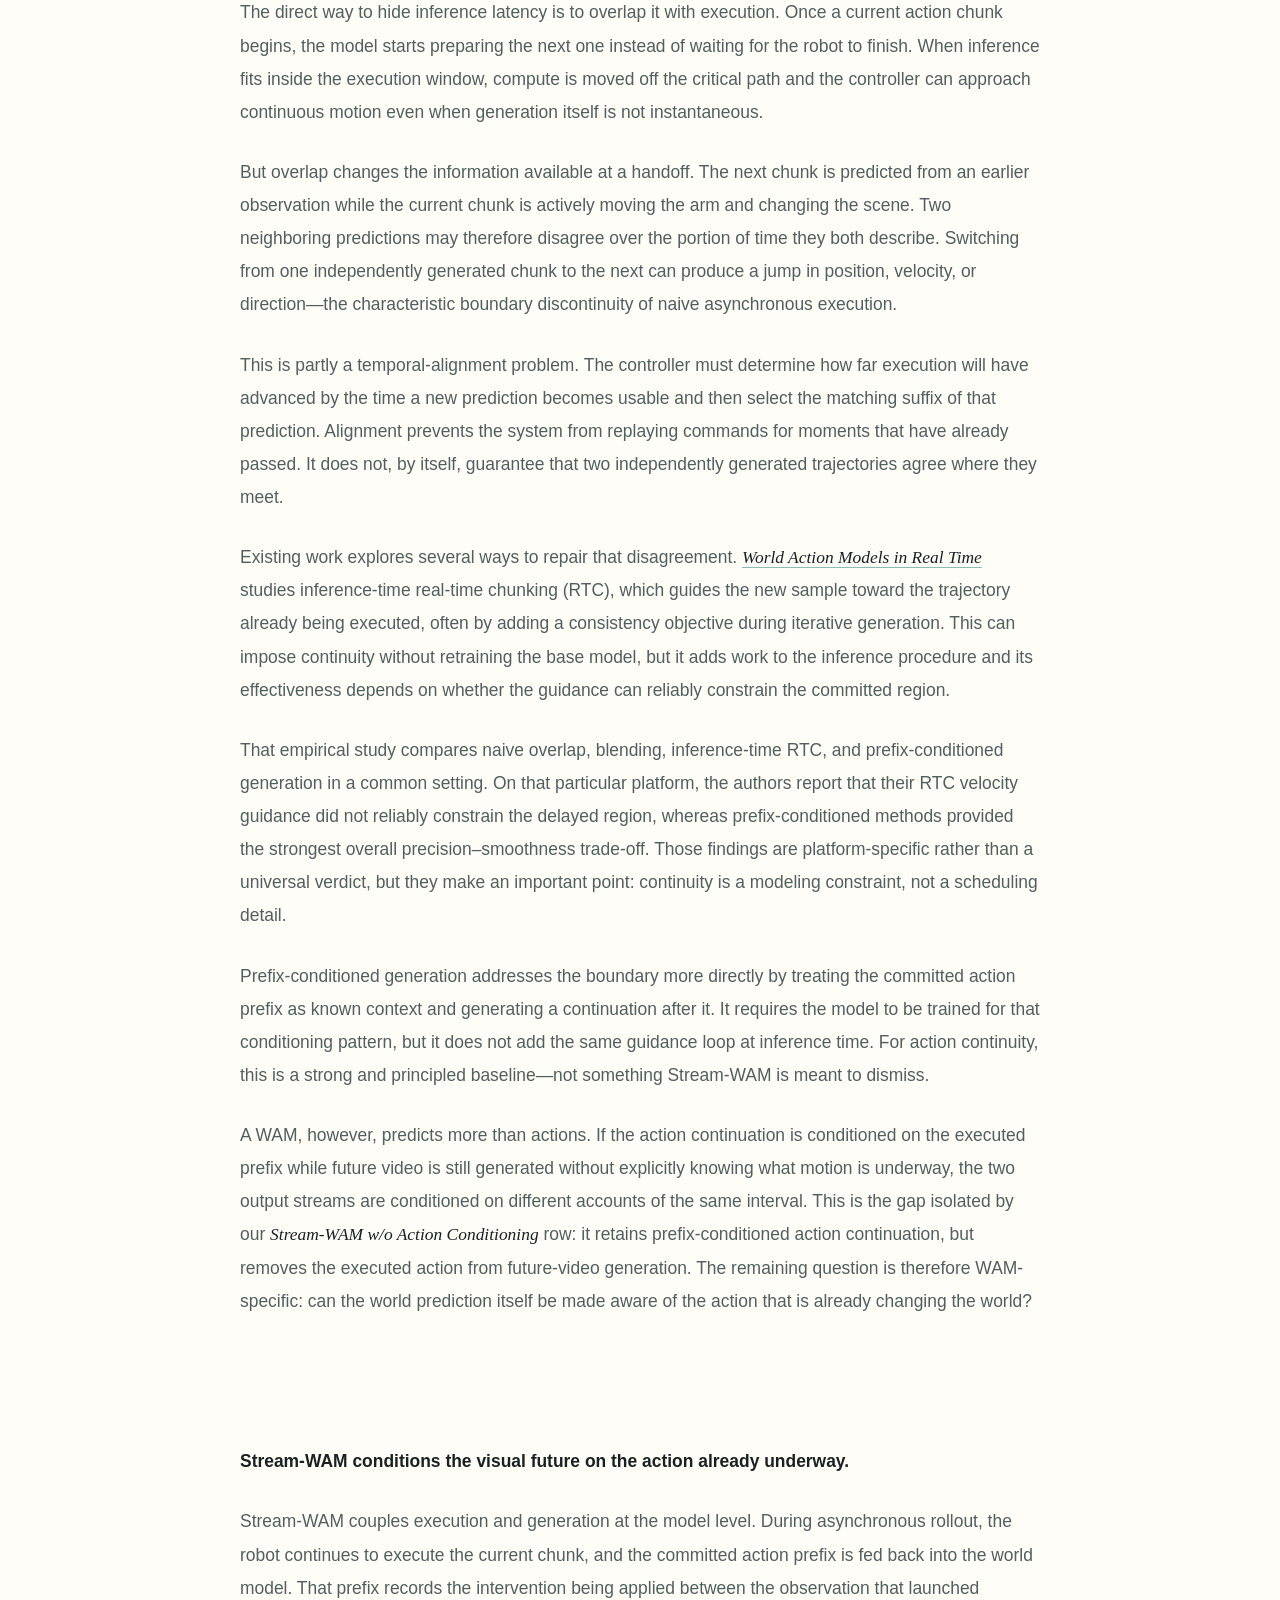
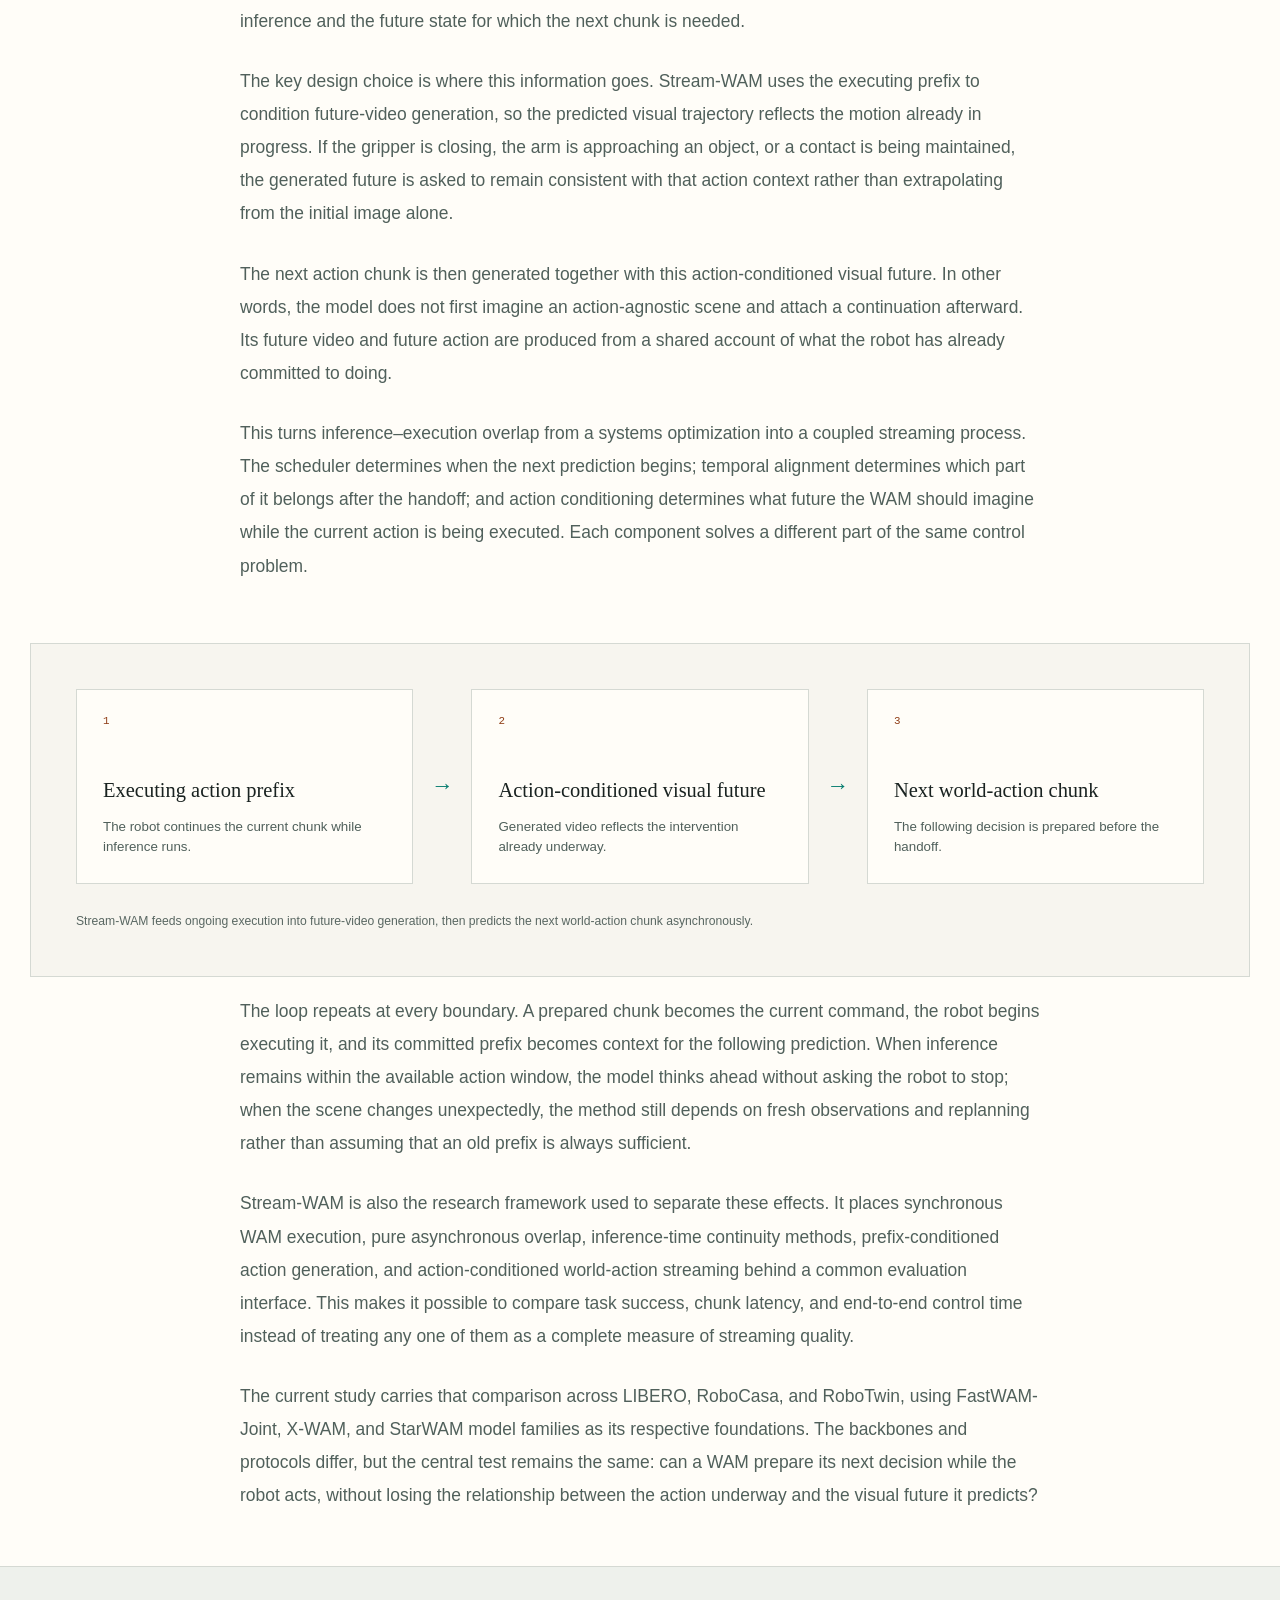
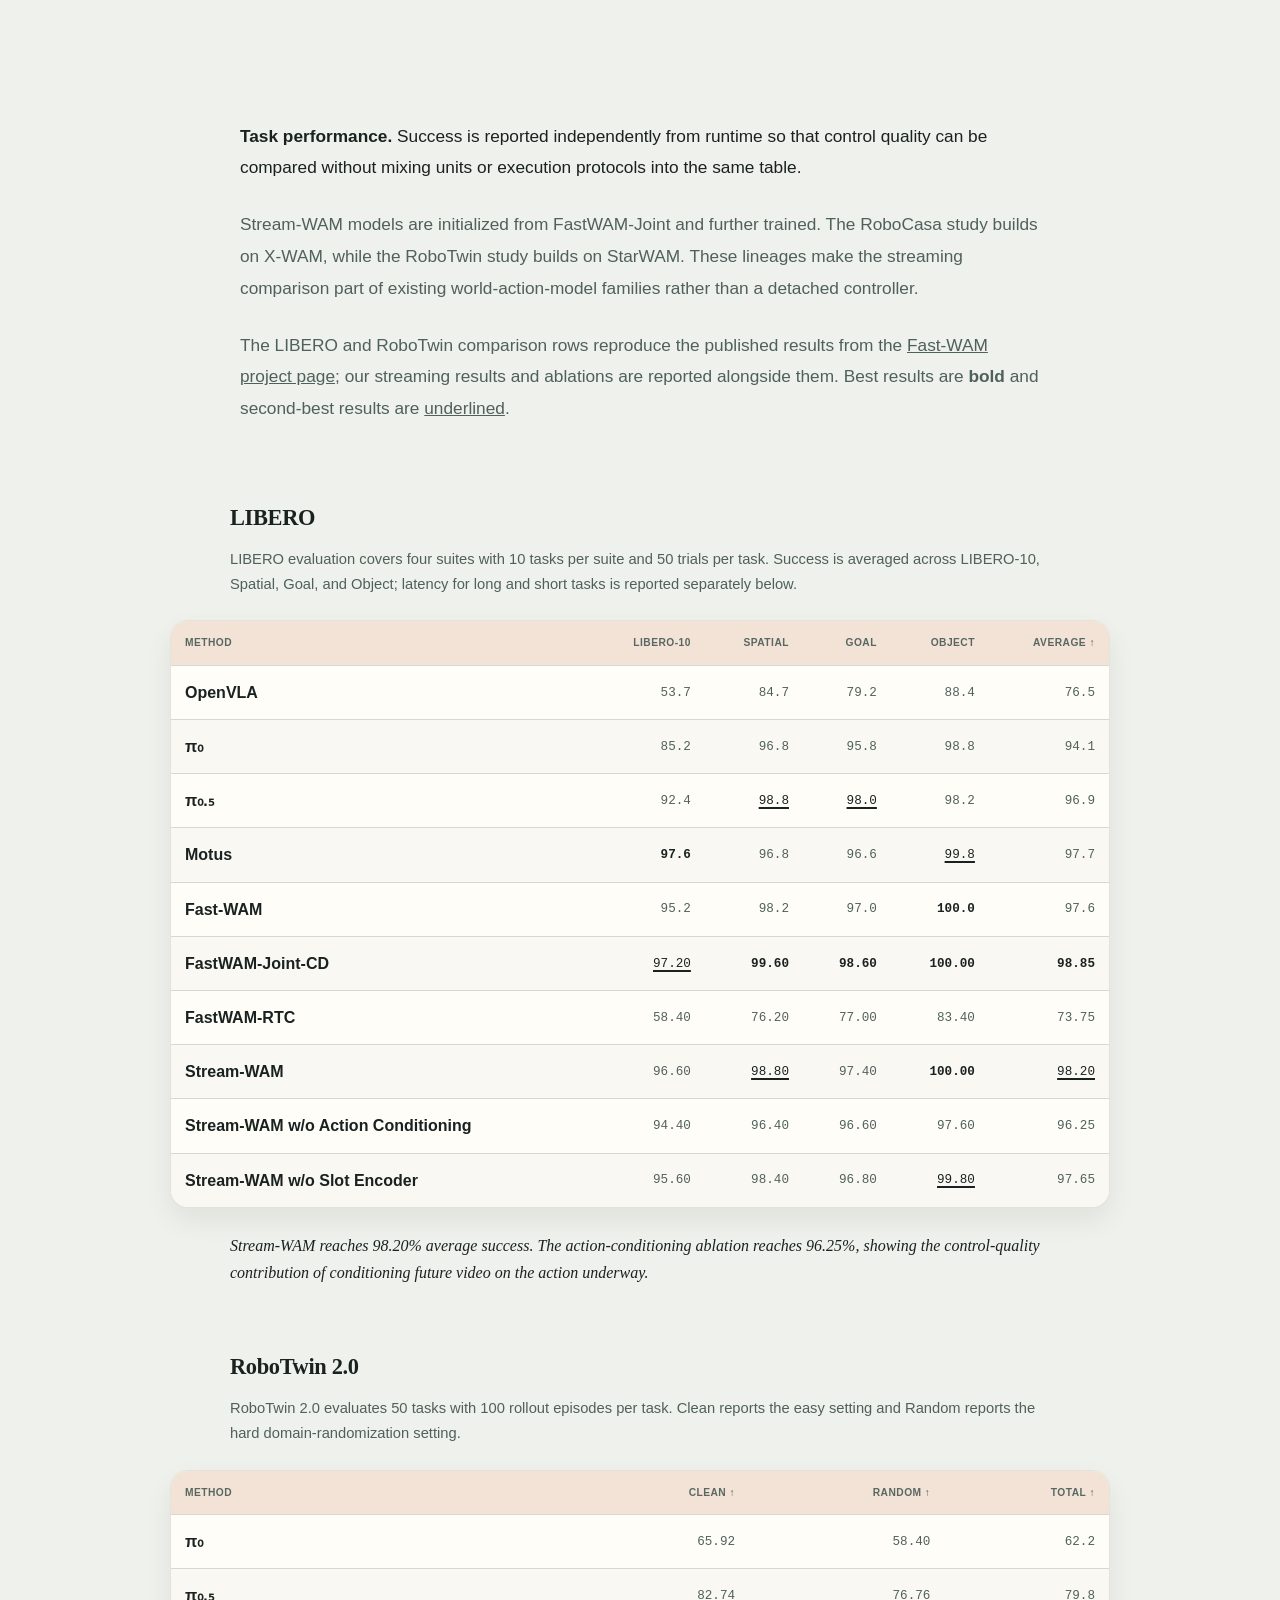
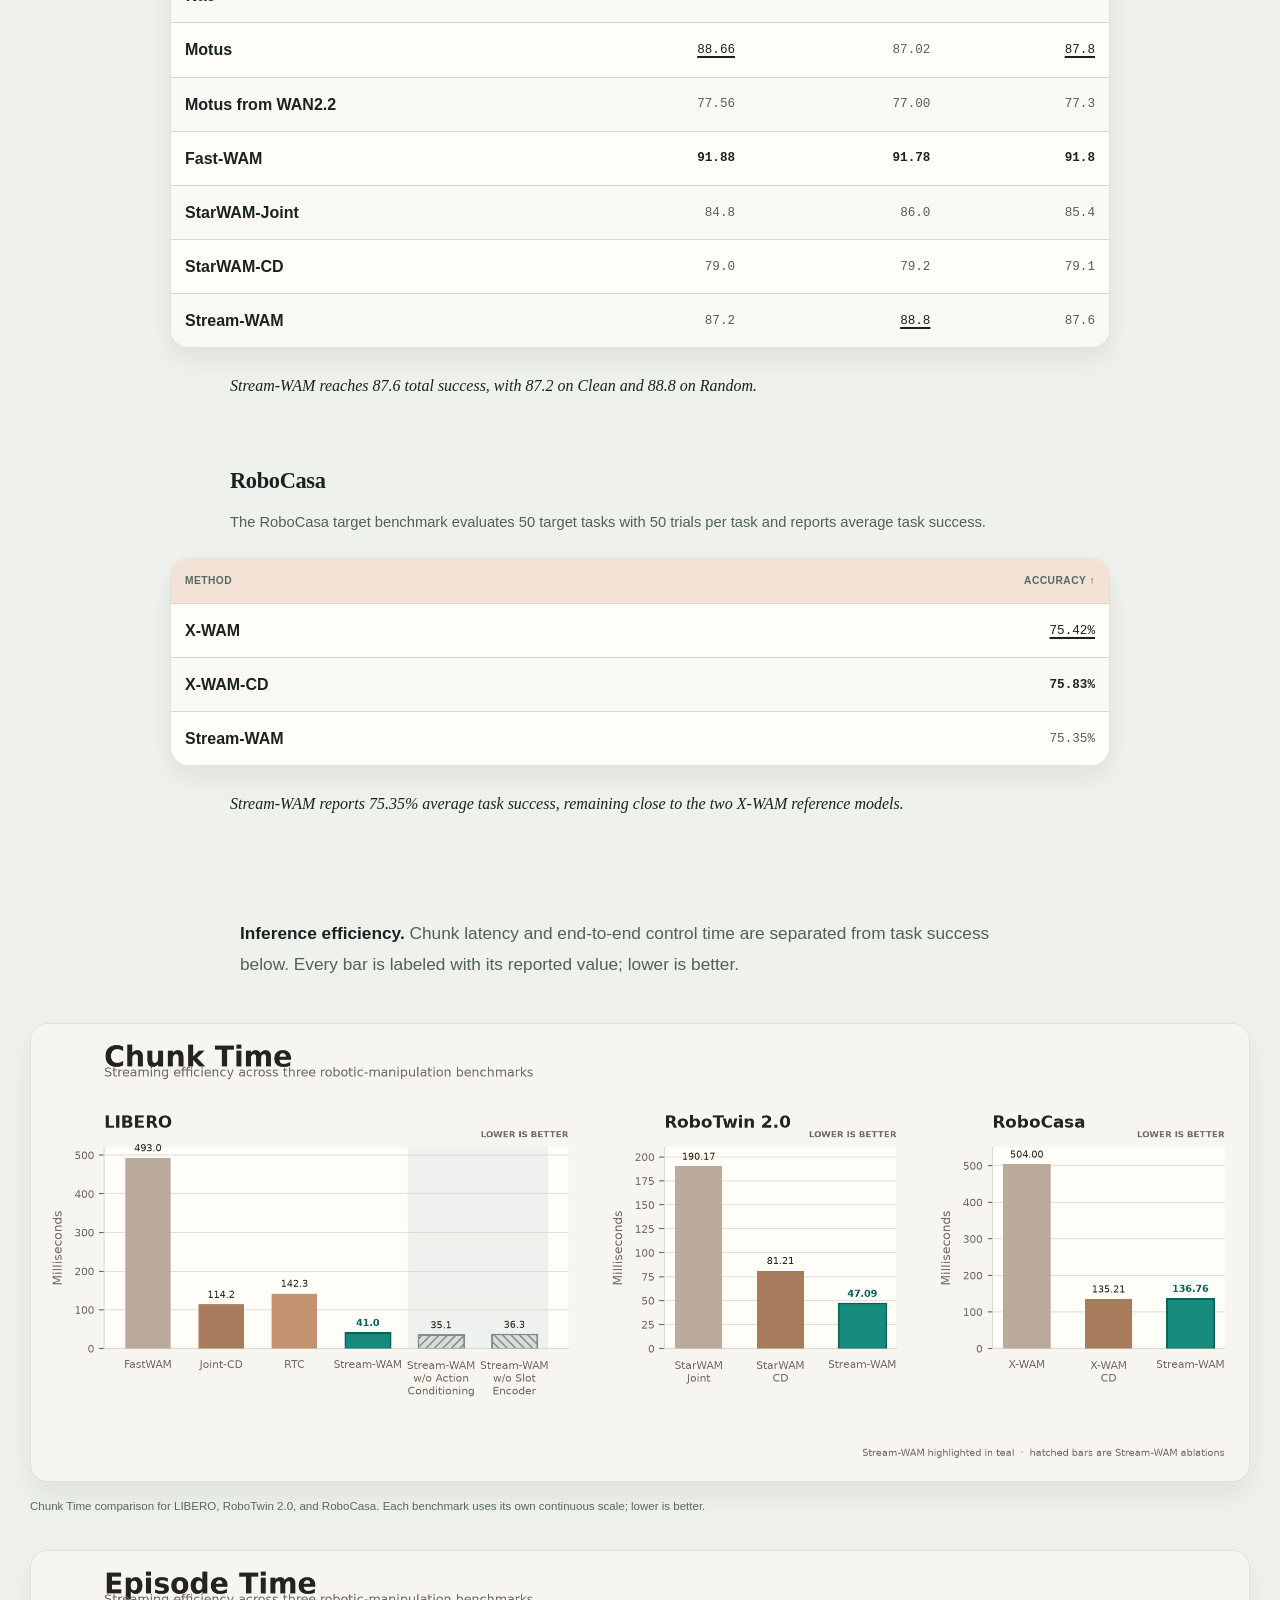
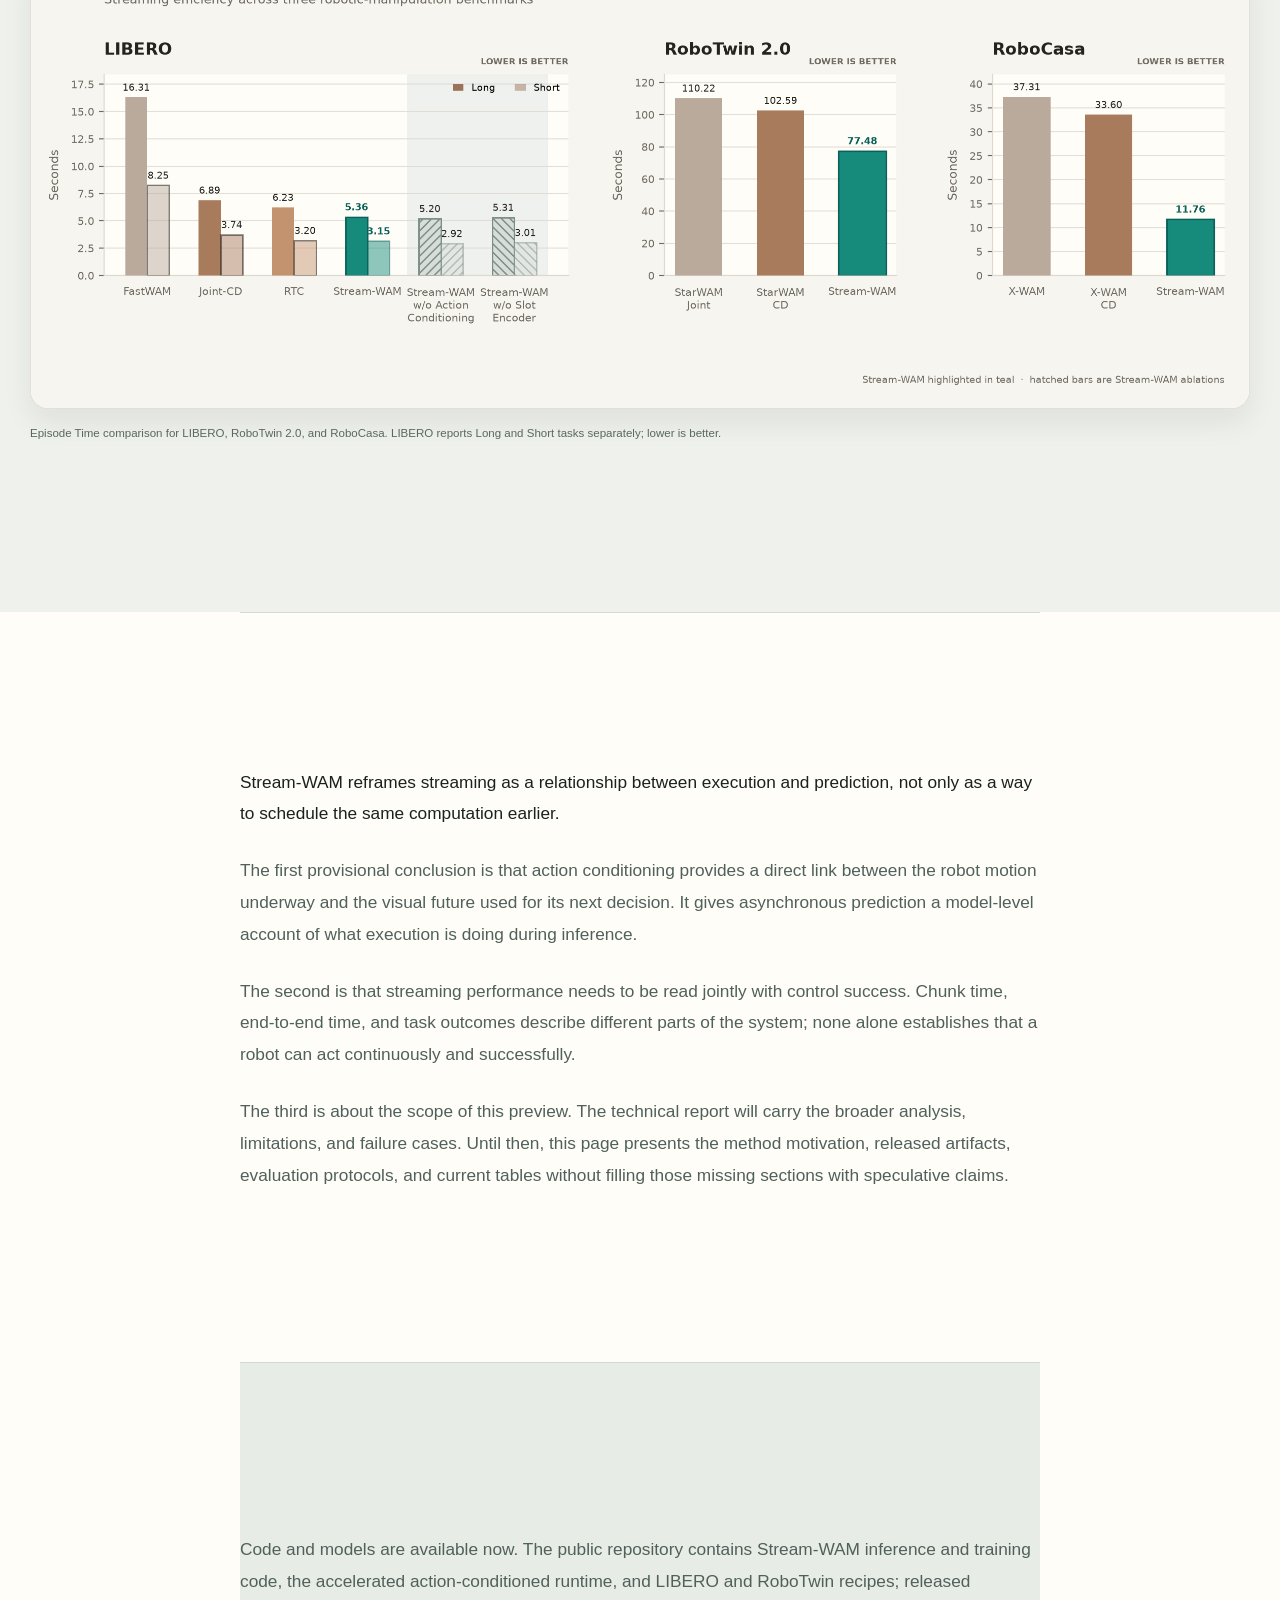
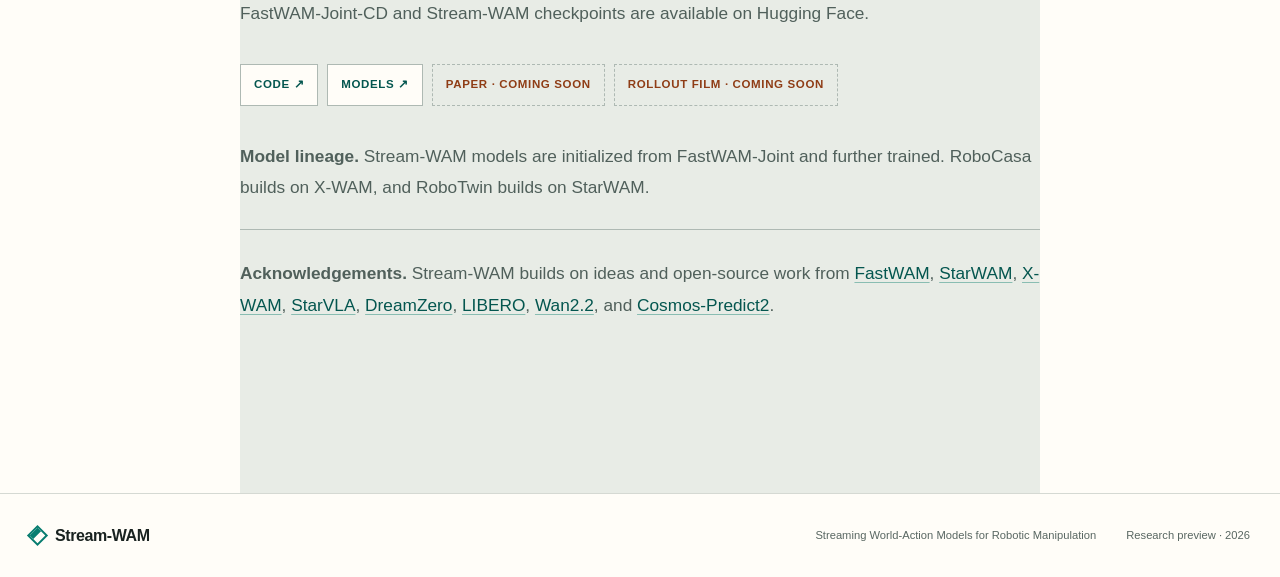
==== commit 15e8232d: "fix: correct latency figure layout" ====
--- a/academic_project_page/index.html
+++ b/academic_project_page/index.html
@@ -87,7 +87,7 @@
           <p>Existing work explores several ways to repair that disagreement. <a href="https://arxiv.org/abs/2608.01880" target="_blank" rel="noopener noreferrer"><cite>World Action Models in Real Time</cite></a> studies inference-time real-time chunking (RTC), which guides the new sample toward the trajectory already being executed, often by adding a consistency objective during iterative generation. This can impose continuity without retraining the base model, but it adds work to the inference procedure and its effectiveness depends on whether the guidance can reliably constrain the committed region.</p>
           <p>That empirical study compares naive overlap, blending, inference-time RTC, and prefix-conditioned generation in a common setting. On that particular platform, the authors report that their RTC velocity guidance did not reliably constrain the delayed region, whereas prefix-conditioned methods provided the strongest overall precision–smoothness trade-off. Those findings are platform-specific rather than a universal verdict, but they make an important point: continuity is a modeling constraint, not a scheduling detail.</p>
           <p>Prefix-conditioned generation addresses the boundary more directly by treating the committed action prefix as known context and generating a continuation after it. It requires the model to be trained for that conditioning pattern, but it does not add the same guidance loop at inference time. For action continuity, this is a strong and principled baseline—not something Stream-WAM is meant to dismiss.</p>
-          <p>A WAM, however, predicts more than actions. If the action continuation is conditioned on the executed prefix while future video is still generated without explicitly knowing what motion is underway, the two output streams are conditioned on different accounts of the same interval. This is the gap isolated by our <em>w/o Action Conditioning</em> row: it retains prefix-conditioned action continuation, but removes the executed action from future-video generation. The remaining question is therefore WAM-specific: can the world prediction itself be made aware of the action that is already changing the world?</p>
+          <p>A WAM, however, predicts more than actions. If the action continuation is conditioned on the executed prefix while future video is still generated without explicitly knowing what motion is underway, the two output streams are conditioned on different accounts of the same interval. This is the gap isolated by our <em>Stream-WAM w/o Action Conditioning</em> row: it retains prefix-conditioned action continuation, but removes the executed action from future-video generation. The remaining question is therefore WAM-specific: can the world prediction itself be made aware of the action that is already changing the world?</p>
         </section>
 
         <section class="editorial-act" id="act-streamwam" aria-label="Action-conditioned streaming">
@@ -138,8 +138,8 @@
                   <tr><th scope="row">FastWAM-Joint-CD</th><td><u>97.20</u></td><td><strong>99.60</strong></td><td><strong>98.60</strong></td><td><strong>100.00</strong></td><td><strong>98.85</strong></td></tr>
                   <tr><th scope="row">FastWAM-RTC</th><td>58.40</td><td>76.20</td><td>77.00</td><td>83.40</td><td>73.75</td></tr>
                   <tr><th scope="row">Stream-WAM</th><td>96.60</td><td><u>98.80</u></td><td>97.40</td><td><strong>100.00</strong></td><td><u>98.20</u></td></tr>
-                  <tr><th scope="row">w/o Action Conditioning</th><td>94.40</td><td>96.40</td><td>96.60</td><td>97.60</td><td>96.25</td></tr>
-                  <tr><th scope="row">w/o Slot Encoder</th><td>95.60</td><td>98.40</td><td>96.80</td><td><u>99.80</u></td><td>97.65</td></tr>
+                  <tr><th scope="row">Stream-WAM w/o Action Conditioning</th><td>94.40</td><td>96.40</td><td>96.60</td><td>97.60</td><td>96.25</td></tr>
+                  <tr><th scope="row">Stream-WAM w/o Slot Encoder</th><td>95.60</td><td>98.40</td><td>96.80</td><td><u>99.80</u></td><td>97.65</td></tr>
                 </tbody>
               </table>
             </div>
@@ -192,11 +192,21 @@
           <div class="efficiency-intro reading-column">
             <p><strong>Inference efficiency.</strong> Chunk latency and end-to-end control time are separated from task success below. Every bar is labeled with its reported value; lower is better.</p>
           </div>
-          <figure class="latency-figure breakout" aria-labelledby="latency-caption">
-            <a class="latency-image-link" href="assets/stream-wam-latency.png" target="_blank" rel="noopener noreferrer" aria-label="Open the full-resolution Stream-WAM latency figure">
-              <img class="latency-plot" src="assets/stream-wam-latency.png" alt="Vertical-bar comparisons of chunk time and episode time for LIBERO, RoboTwin 2.0, and RoboCasa." width="2400" height="1800" aria-describedby="latency-caption latency-data-caption">
-            </a>
-            <figcaption id="latency-caption">Latency comparison for LIBERO, RoboTwin 2.0, and RoboCasa. Chunk Time and Episode Time are reported separately; lower is better.</figcaption>
+          <figure class="latency-figure breakout" aria-labelledby="chunk-time-caption">
+            <div class="latency-viewport">
+              <a class="latency-image-link" href="assets/stream-wam-chunk-time.png" target="_blank" rel="noopener noreferrer" aria-label="Open the full-resolution Stream-WAM Chunk Time figure">
+                <img class="latency-plot" src="assets/stream-wam-chunk-time.png" alt="Chunk-time comparison for LIBERO, RoboTwin 2.0, and RoboCasa." width="2400" height="900" aria-describedby="chunk-time-caption latency-data-caption">
+              </a>
+            </div>
+            <figcaption id="chunk-time-caption">Chunk Time comparison for LIBERO, RoboTwin 2.0, and RoboCasa. Each benchmark uses its own continuous scale; lower is better.</figcaption>
+          </figure>
+          <figure class="latency-figure breakout" aria-labelledby="episode-time-caption">
+            <div class="latency-viewport">
+              <a class="latency-image-link" href="assets/stream-wam-episode-time.png" target="_blank" rel="noopener noreferrer" aria-label="Open the full-resolution Stream-WAM Episode Time figure">
+                <img class="latency-plot" src="assets/stream-wam-episode-time.png" alt="Episode-time comparison for LIBERO, RoboTwin 2.0, and RoboCasa." width="2400" height="900" aria-describedby="episode-time-caption latency-data-caption">
+              </a>
+            </div>
+            <figcaption id="episode-time-caption">Episode Time comparison for LIBERO, RoboTwin 2.0, and RoboCasa. LIBERO reports Long and Short tasks separately; lower is better.</figcaption>
             <div class="sr-only">
             <table class="latency-data">
               <caption id="latency-data-caption">Exact latency values shown in the figure</caption>
@@ -206,8 +216,8 @@
                 <tr><th scope="row">LIBERO</th><td>FastWAM-Joint-CD</td><td>114.2 ms</td><td>6.89 s Long / 3.74 s Short</td></tr>
                 <tr><th scope="row">LIBERO</th><td>FastWAM-RTC</td><td>142.3 ms</td><td>6.23 s Long / 3.20 s Short</td></tr>
                 <tr><th scope="row">LIBERO</th><td>Stream-WAM</td><td>41.0 ms</td><td>5.36 s Long / 3.15 s Short</td></tr>
-                <tr><th scope="row">LIBERO</th><td>w/o Action Conditioning</td><td>35.1 ms</td><td>5.20 s Long / 2.92 s Short</td></tr>
-                <tr><th scope="row">LIBERO</th><td>w/o Slot Encoder</td><td>36.3 ms</td><td>5.31 s Long / 3.01 s Short</td></tr>
+                <tr><th scope="row">LIBERO</th><td>Stream-WAM w/o Action Conditioning</td><td>35.1 ms</td><td>5.20 s Long / 2.92 s Short</td></tr>
+                <tr><th scope="row">LIBERO</th><td>Stream-WAM w/o Slot Encoder</td><td>36.3 ms</td><td>5.31 s Long / 3.01 s Short</td></tr>
                 <tr><th scope="row">RoboTwin 2.0</th><td>StarWAM-Joint</td><td>190.17 ms</td><td>110.22 s</td></tr>
                 <tr><th scope="row">RoboTwin 2.0</th><td>StarWAM-CD</td><td>81.21 ms</td><td>102.59 s</td></tr>
                 <tr><th scope="row">RoboTwin 2.0</th><td>Stream-WAM</td><td>47.09 ms</td><td>77.48 s</td></tr>
--- a/academic_project_page/styles.css
+++ b/academic_project_page/styles.css
@@ -128,8 +128,10 @@
 .efficiency-intro p { color: var(--muted); font-size: 1.08rem; line-height: 1.84; }
 .efficiency-intro strong { color: var(--ink); }
 .latency-figure { margin-top: 42px; }
-.latency-image-link { display: block; overflow: hidden; border: 1px solid rgba(40,34,24,.13); border-radius: 18px; background: var(--paper); box-shadow: 0 14px 30px rgba(45,28,7,.07); transition: transform .2s ease, box-shadow .2s ease; }
-.latency-image-link:hover { transform: translateY(-2px); box-shadow: 0 18px 36px rgba(45,28,7,.1); }
+.latency-figure + .latency-figure { margin-top: 34px; }
+.latency-viewport { overflow-x: auto; border: 1px solid rgba(40,34,24,.13); border-radius: 18px; background: var(--paper); box-shadow: 0 14px 30px rgba(45,28,7,.07); }
+.latency-image-link { display: block; width: 100%; transition: opacity .2s ease; }
+.latency-image-link:hover { opacity: .96; }
 .latency-plot { width: 100%; height: auto; display: block; }
 .latency-figure figcaption { margin-top: 16px; color: var(--dim); font-size: .72rem; line-height: 1.55; }
 
@@ -180,7 +182,8 @@
   .method-figure { padding: 20px; }
   .benchmark { width: 100%; }
   .efficiency-intro { margin-top: 80px; }
-  .latency-image-link { border-radius: 12px; }
+  .latency-viewport { border-radius: 12px; }
+  .latency-image-link { min-width: 900px; }
   .site-footer .shell { grid-template-columns: 1fr; gap: 7px; }
 }
 
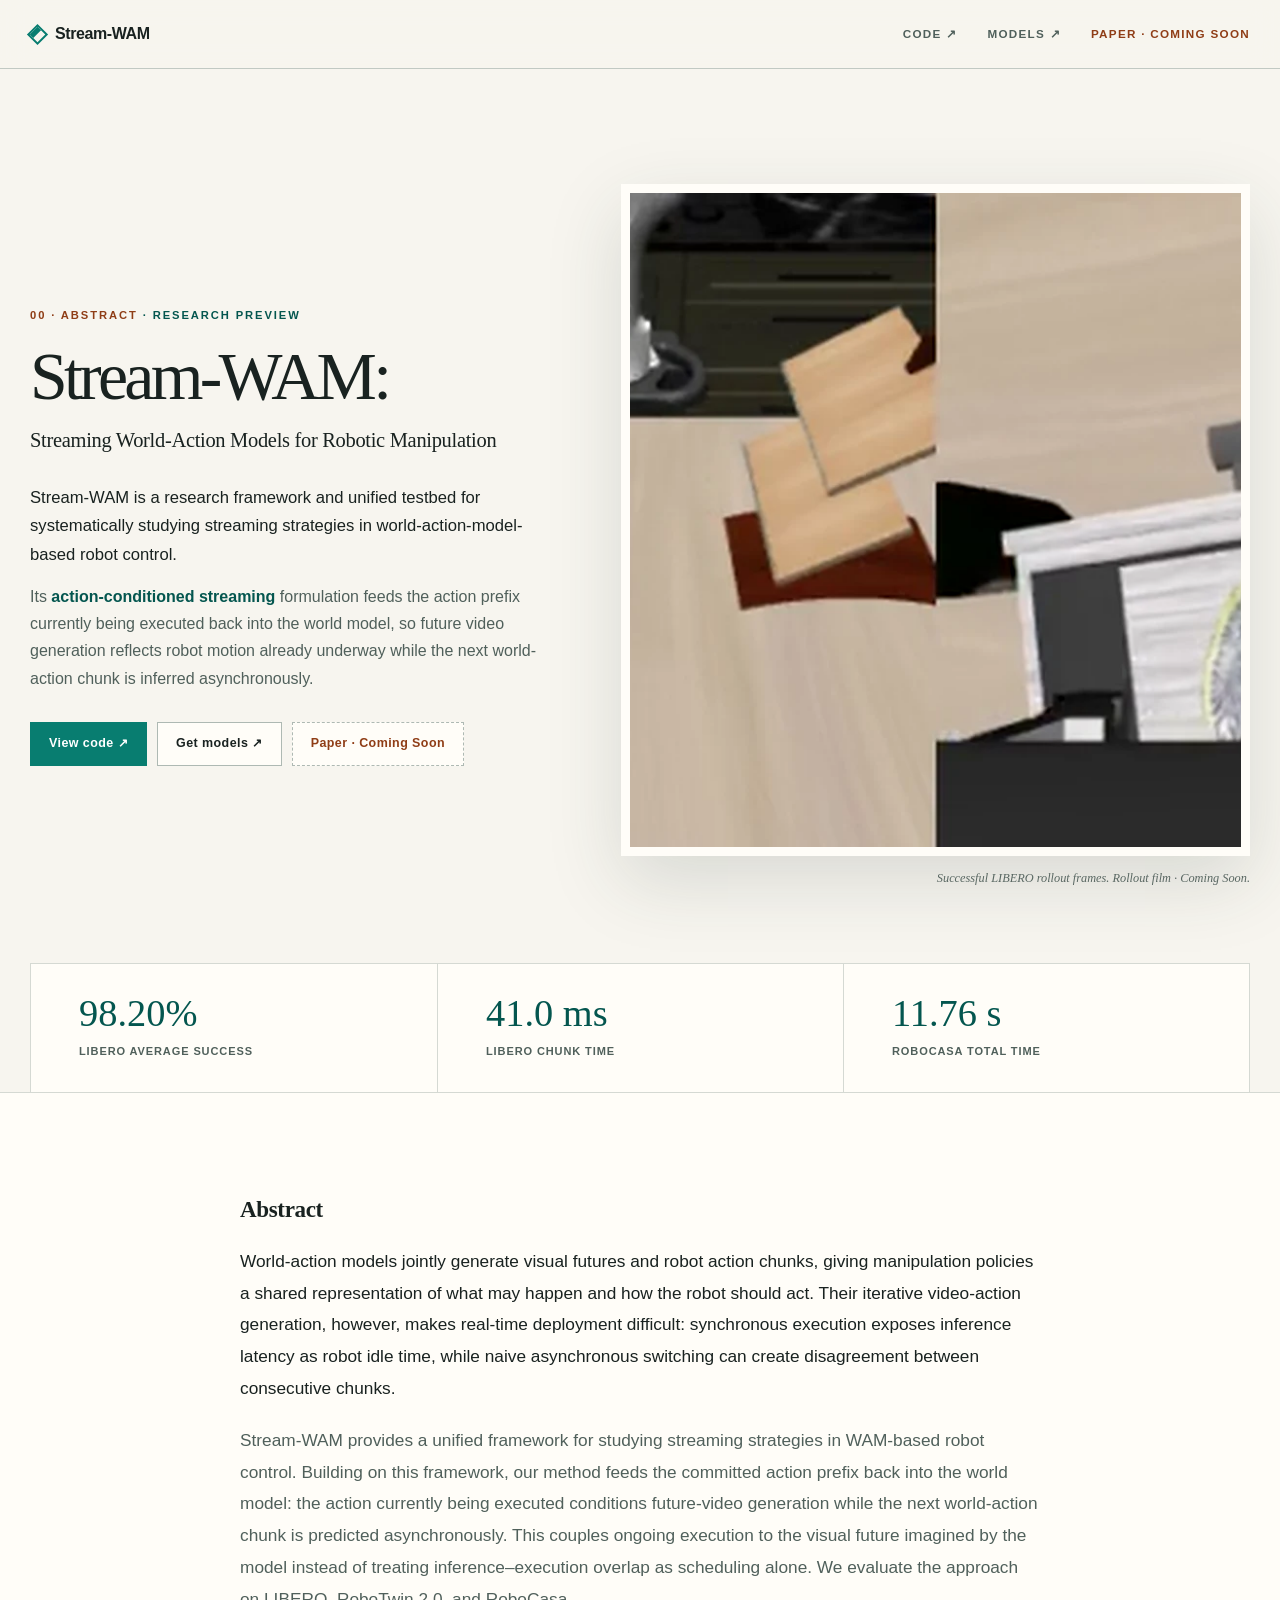
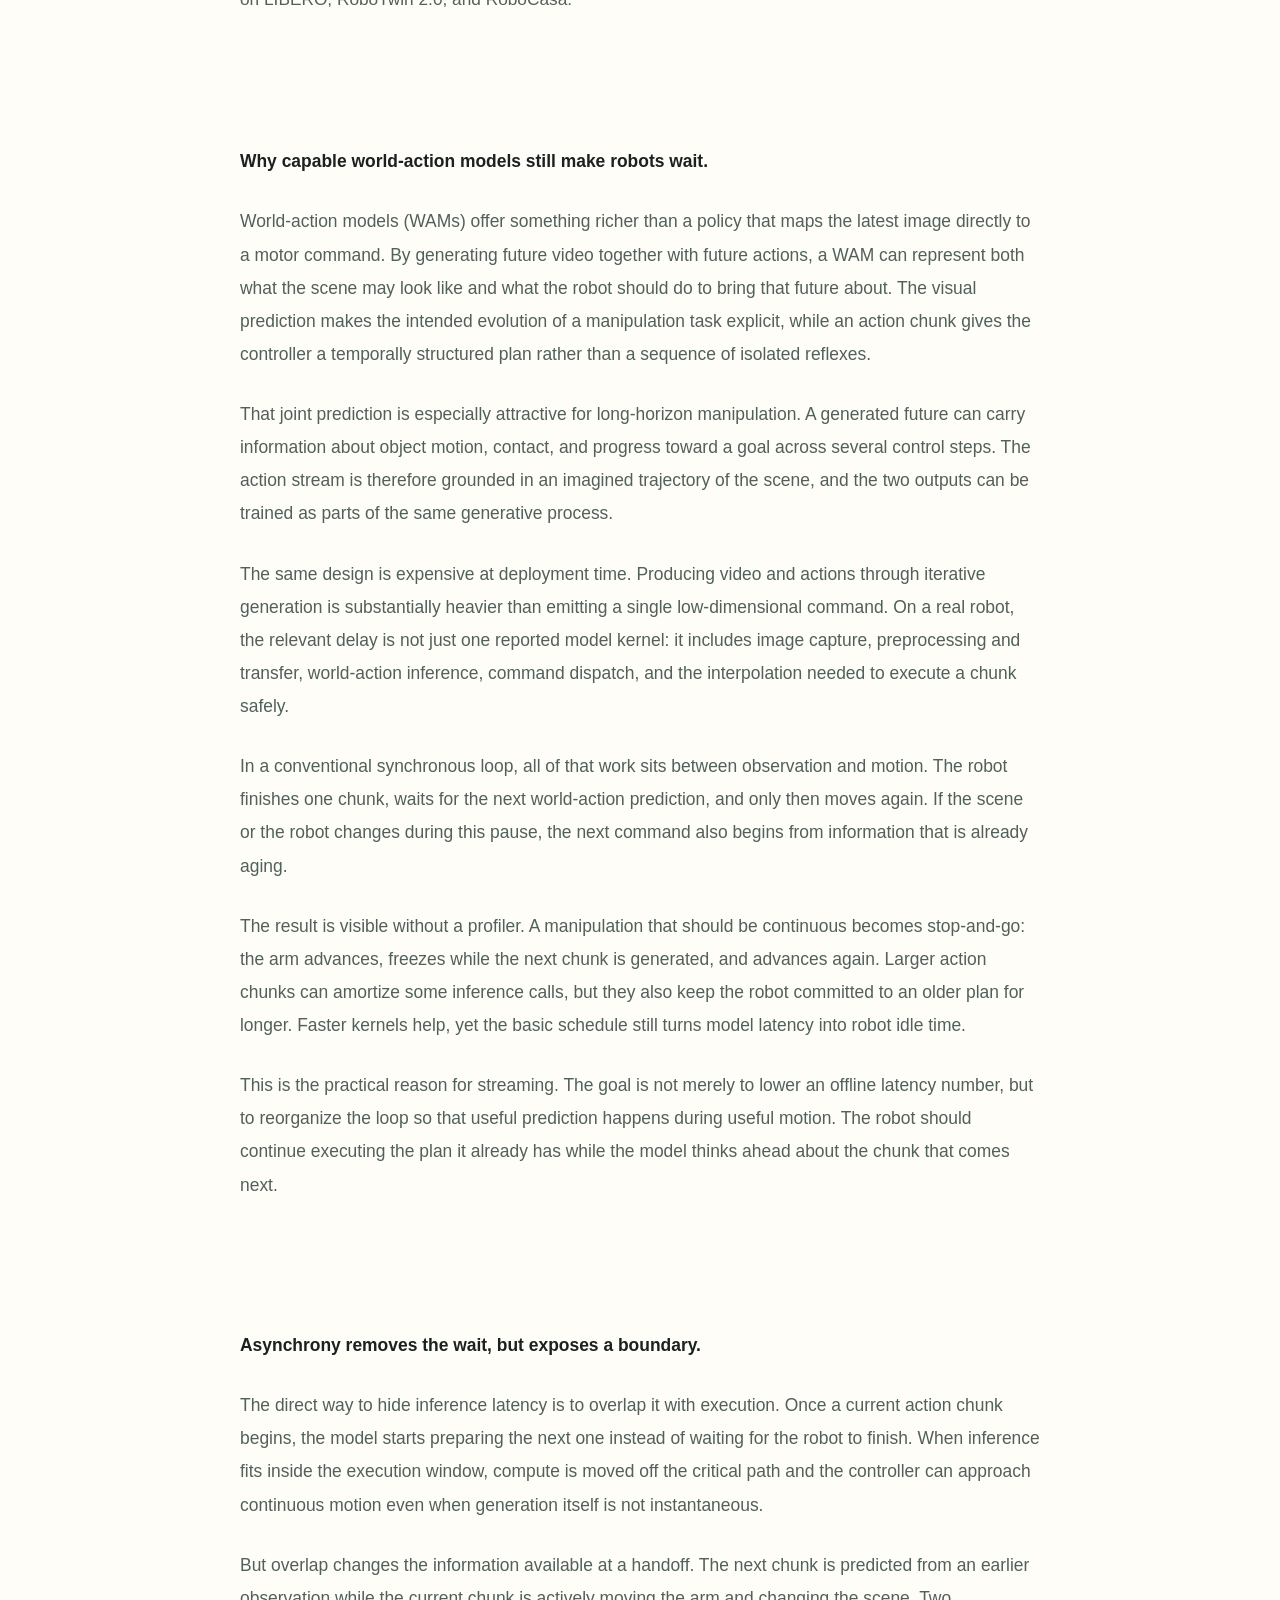
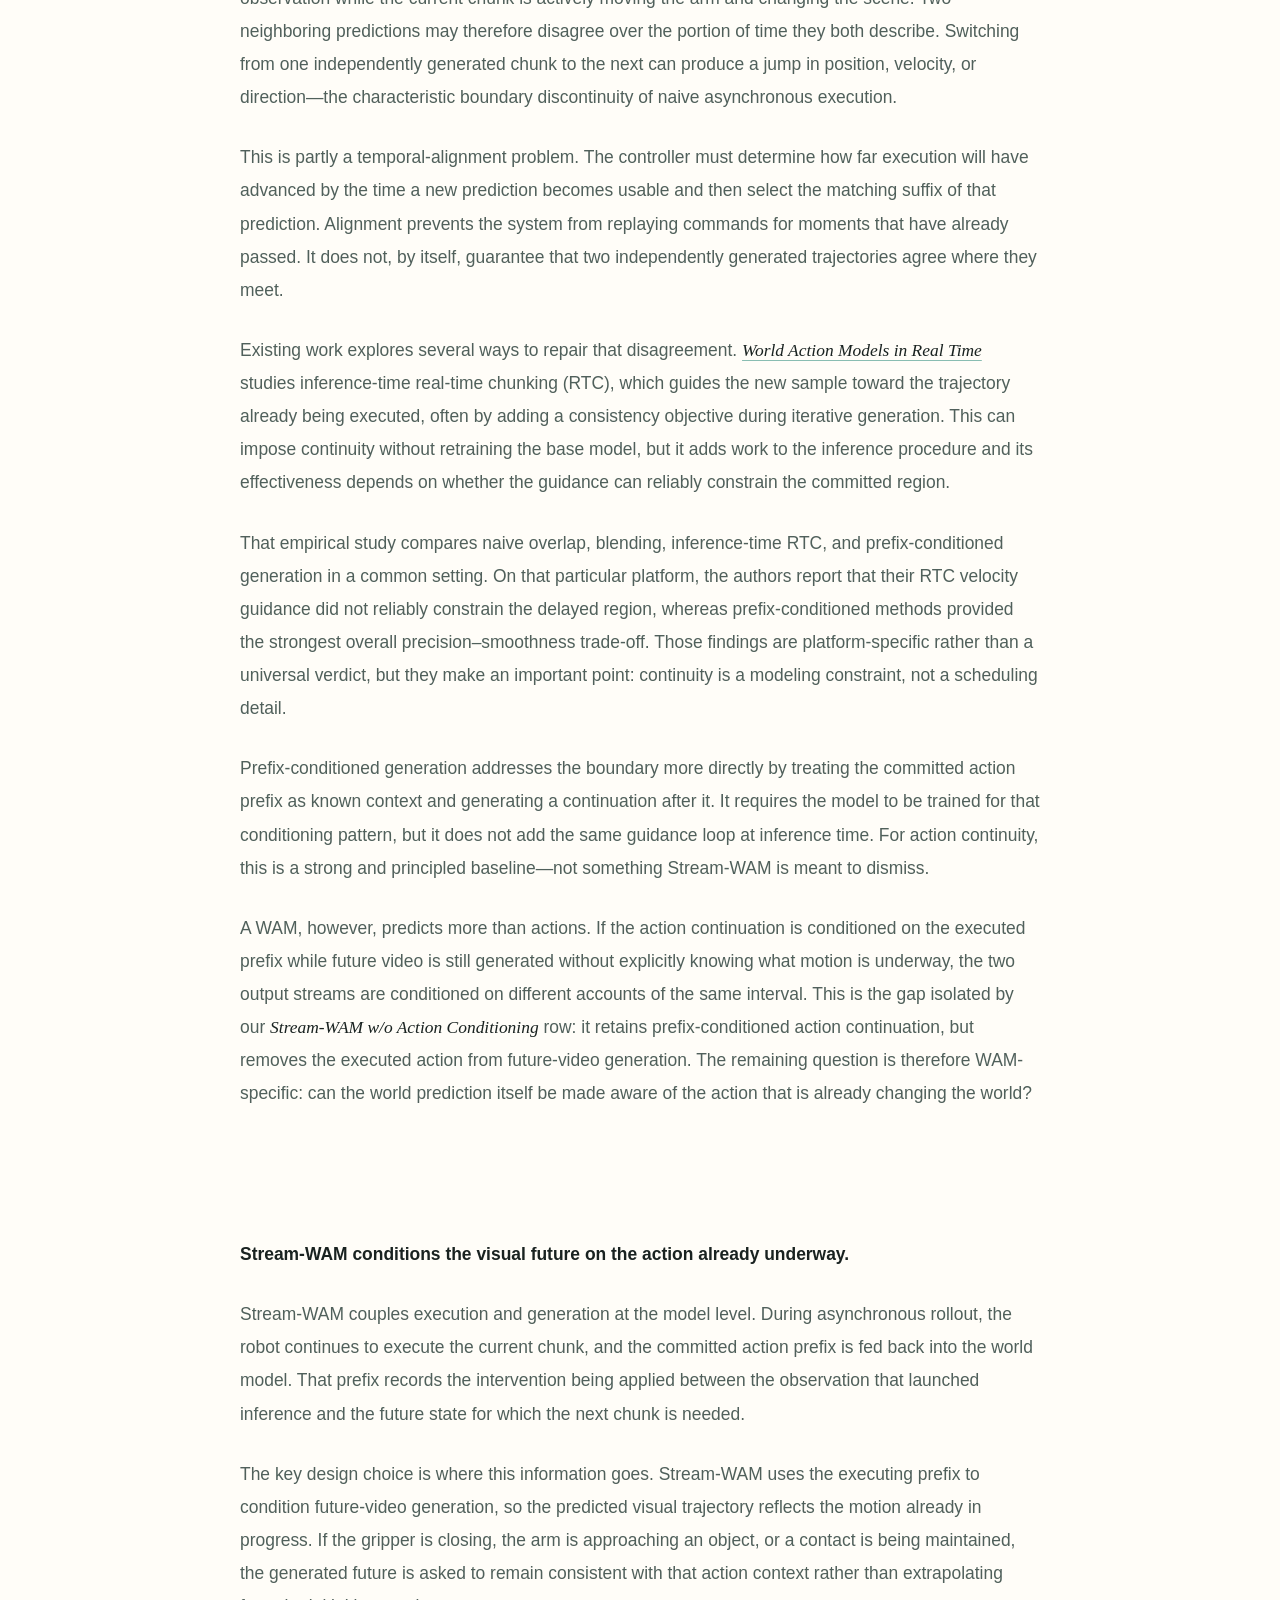
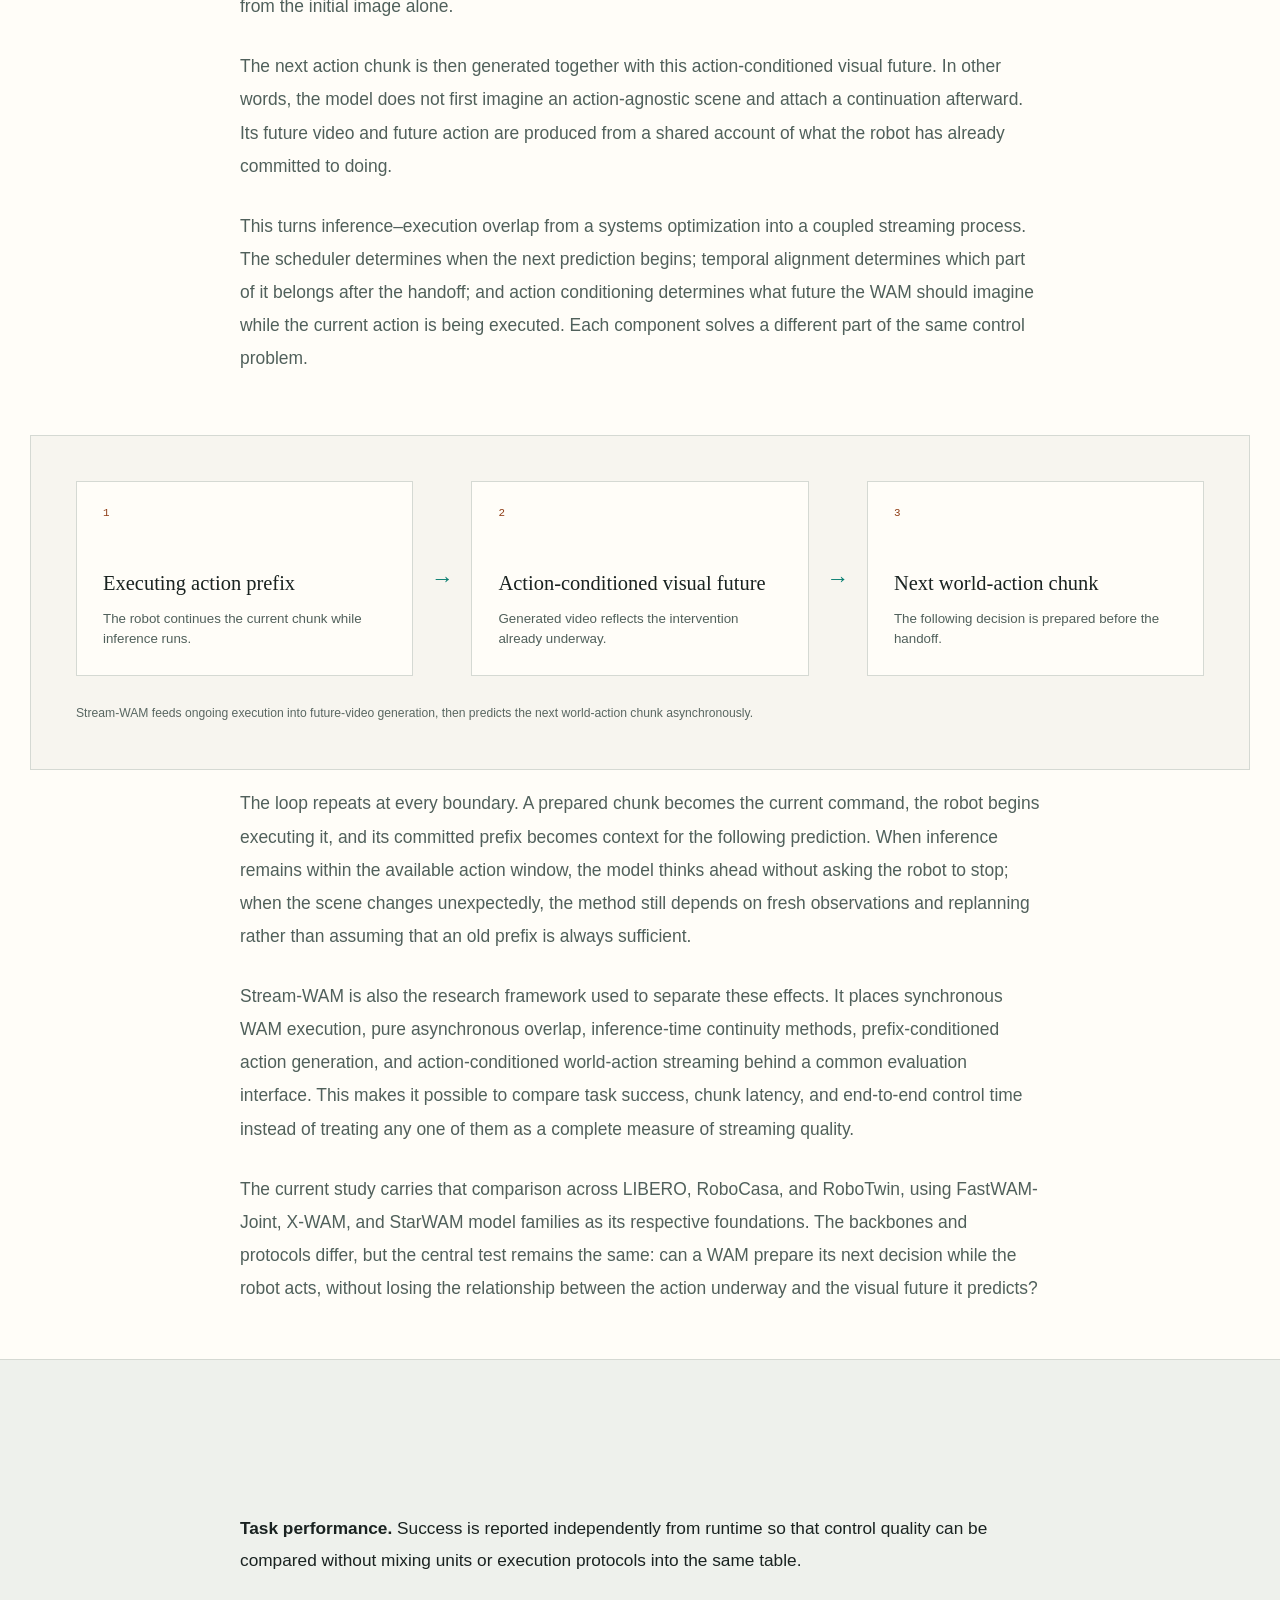
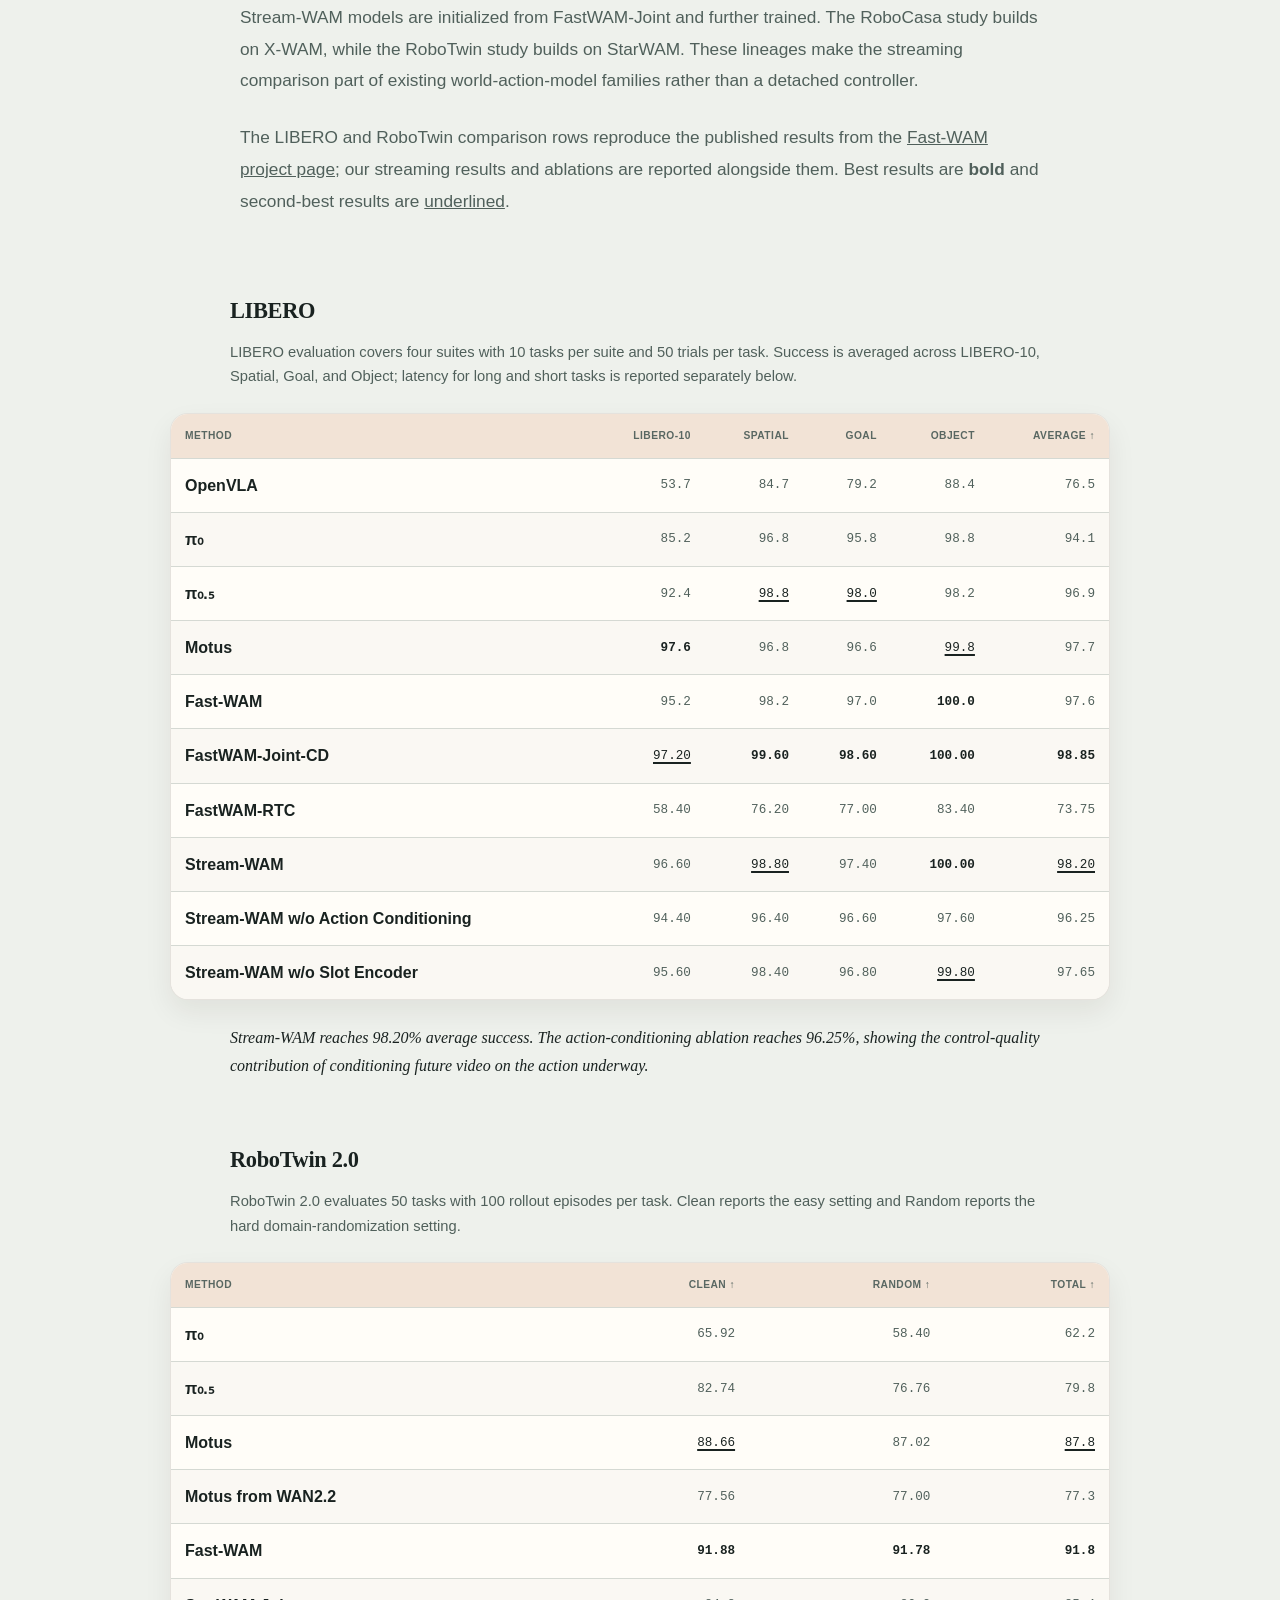
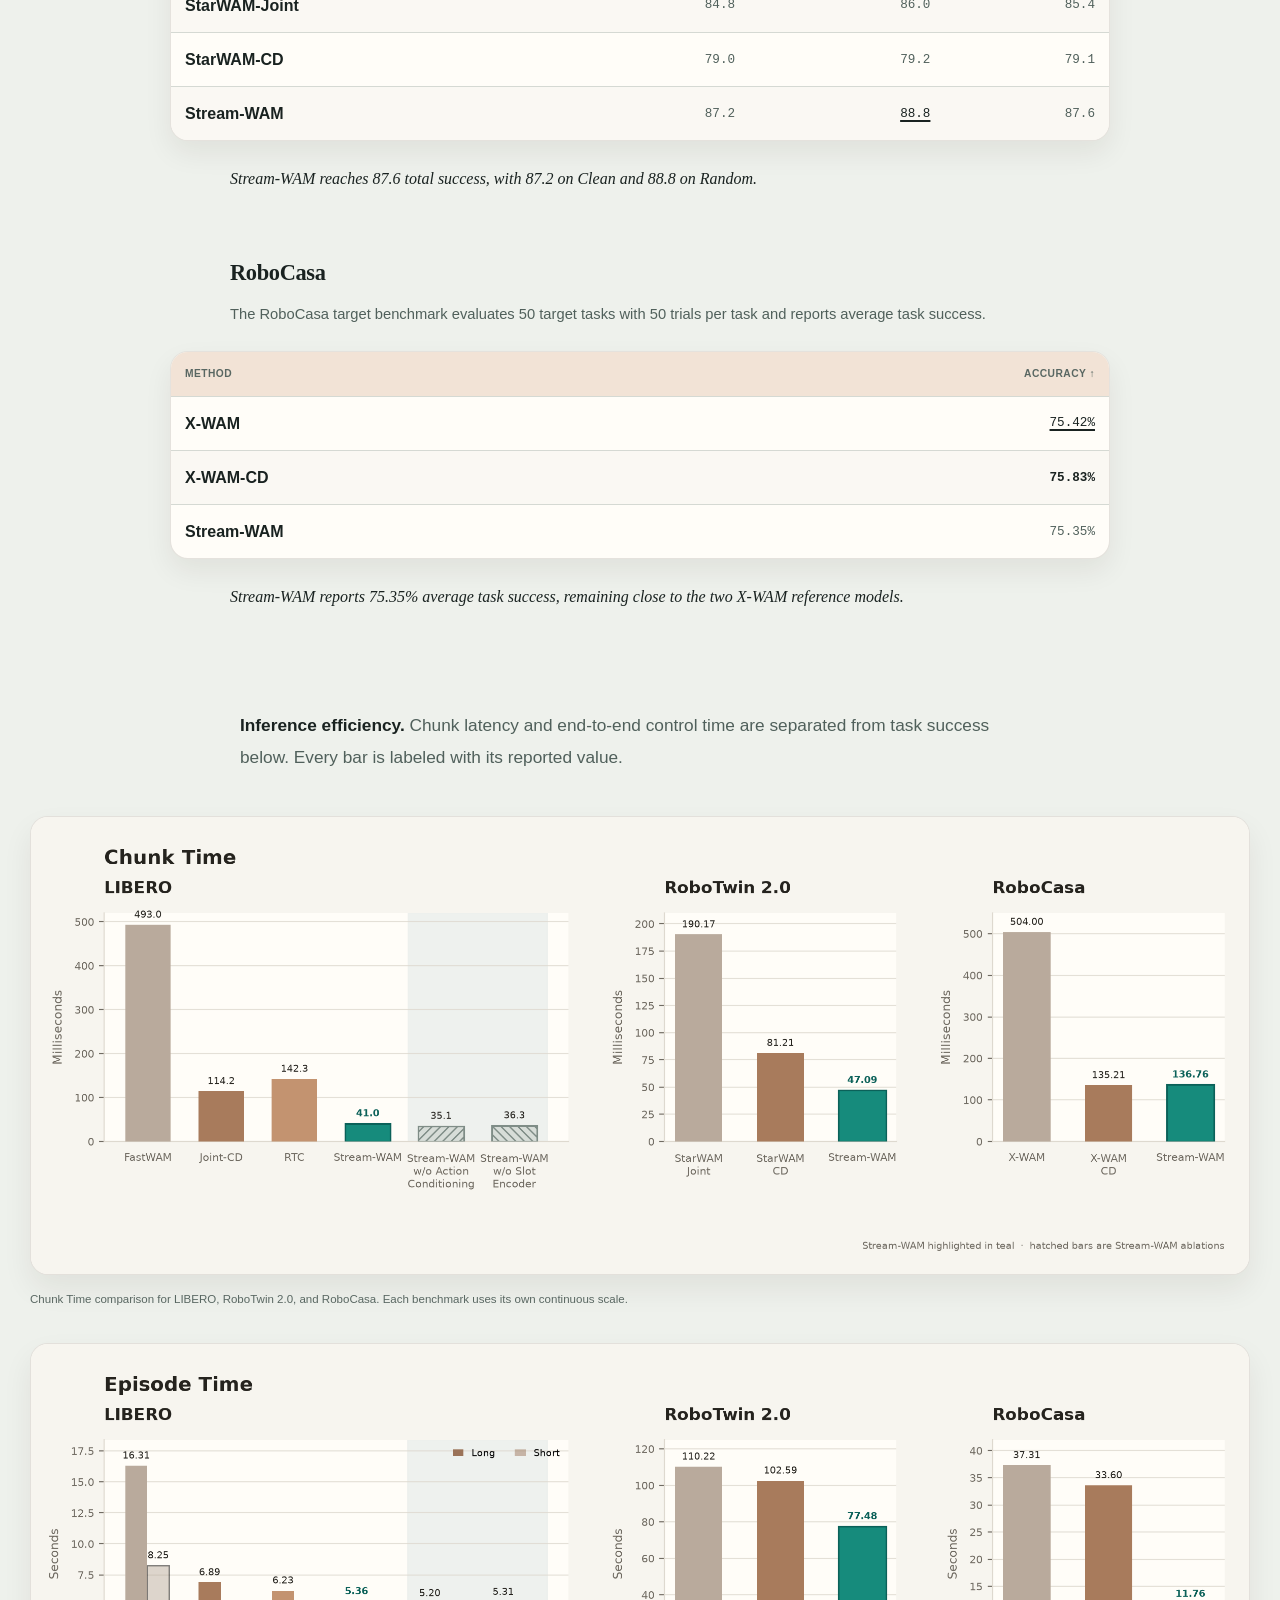
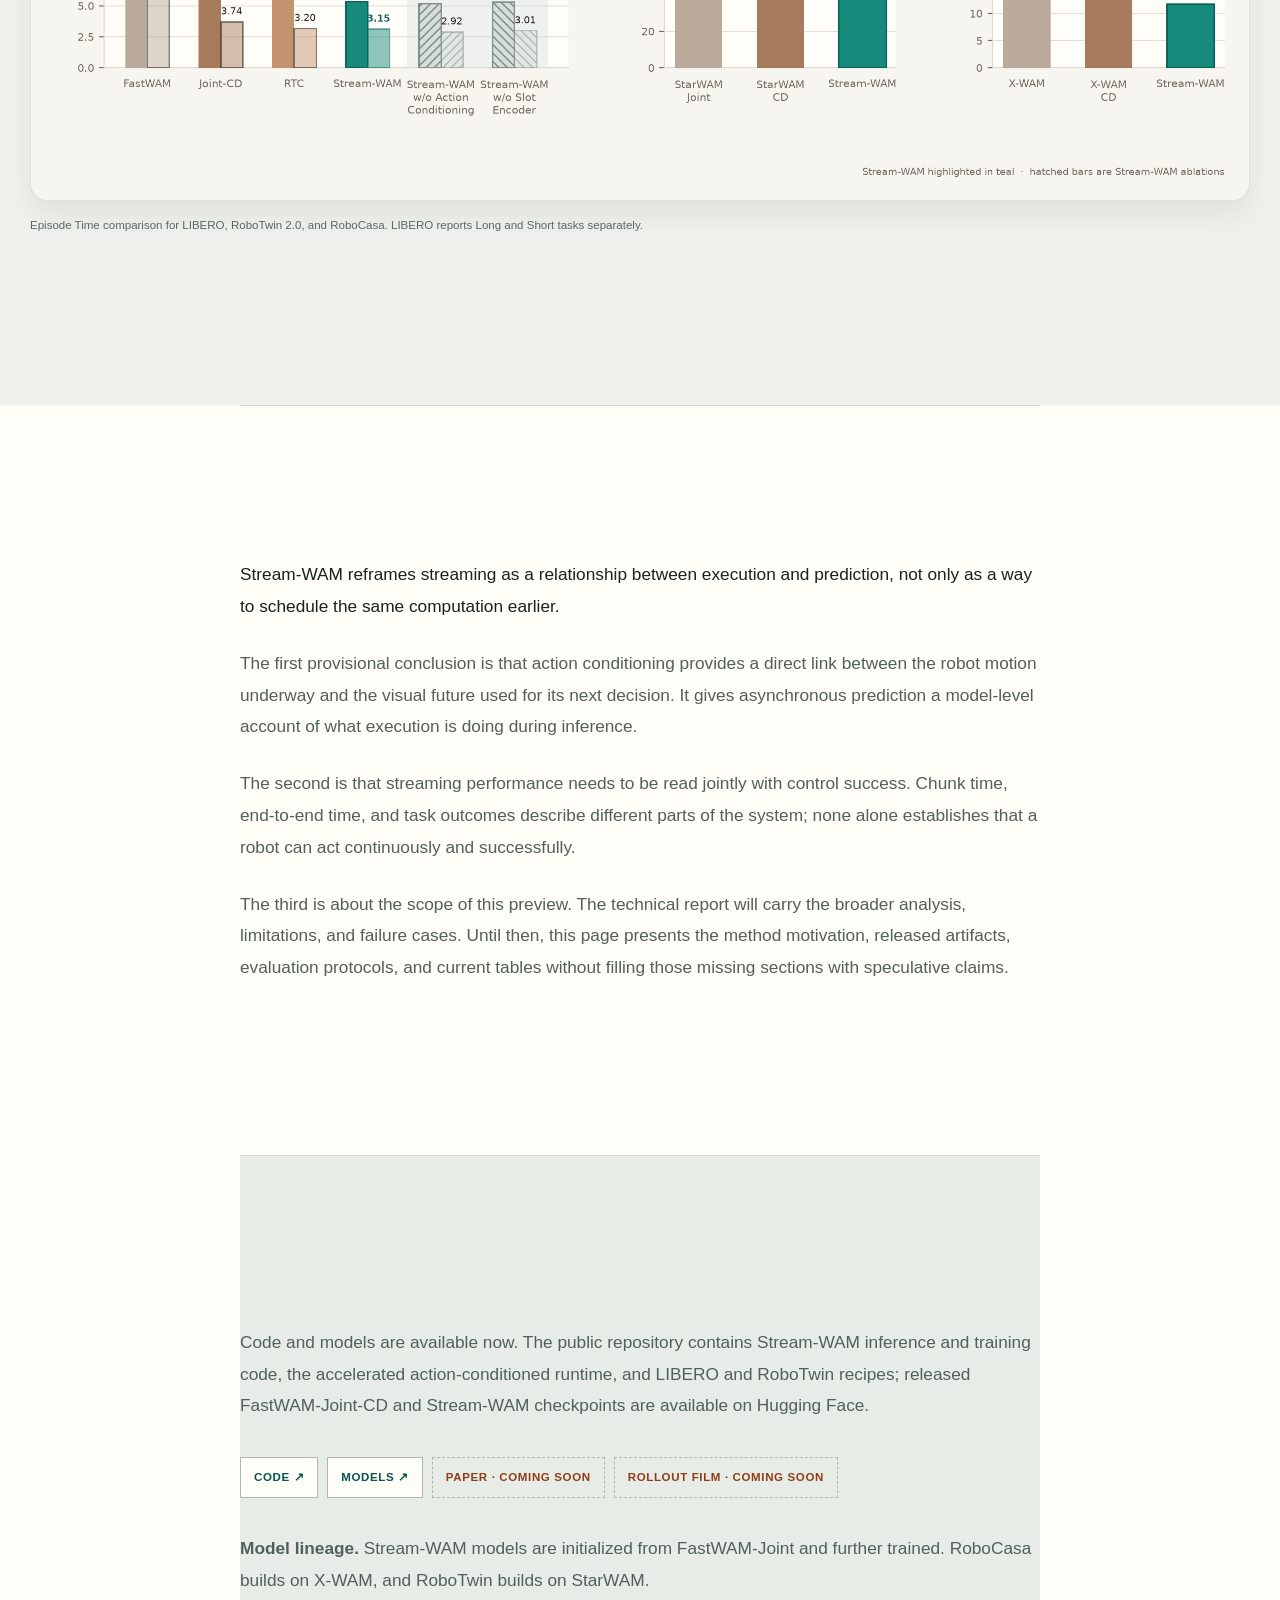
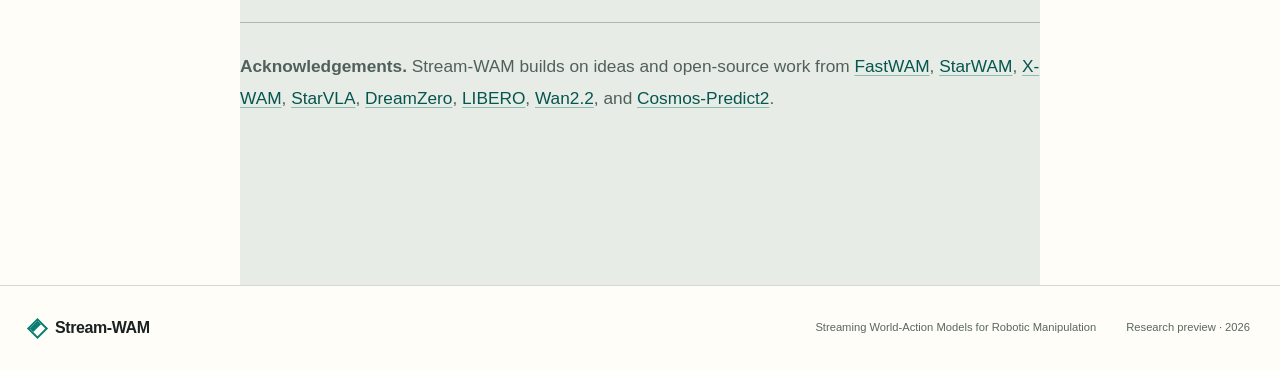
==== commit 3e8450bb: "refine project abstract and latency figures" ====
--- a/academic_project_page/index.html
+++ b/academic_project_page/index.html
@@ -60,13 +60,9 @@
 
       <article class="longform" id="article">
         <div class="article-header reading-column">
-          <h2>A streaming model should know what the robot is already doing.</h2>
-          <p class="article-dek">World-action models connect visual prediction and action generation. Stream-WAM asks what happens when that loop is reorganized around continuous robot execution—and why scheduling alone is not enough.</p>
-          <p>This page is a research preview rather than a substitute for the technical report. It develops the central motivation, explains the action-conditioned streaming design, and places the current results in context using the evidence available in the repository today.</p>
-          <nav class="article-toc" aria-label="Article contents">
-            <span>In this article</span>
-            <a href="#act-wam">Why robots wait</a><a href="#act-async">The asynchronous boundary</a><a href="#act-streamwam">Action-conditioned futures</a><a href="#experiments">Results</a>
-          </nav>
+          <h2>Abstract</h2>
+          <p class="abstract-lead">World-action models jointly generate visual futures and robot action chunks, giving manipulation policies a shared representation of what may happen and how the robot should act. Their iterative video-action generation, however, makes real-time deployment difficult: synchronous execution exposes inference latency as robot idle time, while naive asynchronous switching can create disagreement between consecutive chunks.</p>
+          <p>Stream-WAM provides a unified framework for studying streaming strategies in WAM-based robot control. Building on this framework, our method feeds the committed action prefix back into the world model: the action currently being executed conditions future-video generation while the next world-action chunk is predicted asynchronously. This couples ongoing execution to the visual future imagined by the model instead of treating inference–execution overlap as scheduling alone. We evaluate the approach on LIBERO, RoboTwin 2.0, and RoboCasa.</p>
         </div>
 
         <section class="editorial-act reading-column" id="act-wam" aria-label="The deployment problem">
@@ -190,7 +186,7 @@
           </section>
 
           <div class="efficiency-intro reading-column">
-            <p><strong>Inference efficiency.</strong> Chunk latency and end-to-end control time are separated from task success below. Every bar is labeled with its reported value; lower is better.</p>
+            <p><strong>Inference efficiency.</strong> Chunk latency and end-to-end control time are separated from task success below. Every bar is labeled with its reported value.</p>
           </div>
           <figure class="latency-figure breakout" aria-labelledby="chunk-time-caption">
             <div class="latency-viewport">
@@ -198,7 +194,7 @@
                 <img class="latency-plot" src="assets/stream-wam-chunk-time.png" alt="Chunk-time comparison for LIBERO, RoboTwin 2.0, and RoboCasa." width="2400" height="900" aria-describedby="chunk-time-caption latency-data-caption">
               </a>
             </div>
-            <figcaption id="chunk-time-caption">Chunk Time comparison for LIBERO, RoboTwin 2.0, and RoboCasa. Each benchmark uses its own continuous scale; lower is better.</figcaption>
+            <figcaption id="chunk-time-caption">Chunk Time comparison for LIBERO, RoboTwin 2.0, and RoboCasa. Each benchmark uses its own continuous scale.</figcaption>
           </figure>
           <figure class="latency-figure breakout" aria-labelledby="episode-time-caption">
             <div class="latency-viewport">
@@ -206,7 +202,7 @@
                 <img class="latency-plot" src="assets/stream-wam-episode-time.png" alt="Episode-time comparison for LIBERO, RoboTwin 2.0, and RoboCasa." width="2400" height="900" aria-describedby="episode-time-caption latency-data-caption">
               </a>
             </div>
-            <figcaption id="episode-time-caption">Episode Time comparison for LIBERO, RoboTwin 2.0, and RoboCasa. LIBERO reports Long and Short tasks separately; lower is better.</figcaption>
+            <figcaption id="episode-time-caption">Episode Time comparison for LIBERO, RoboTwin 2.0, and RoboCasa. LIBERO reports Long and Short tasks separately.</figcaption>
             <div class="sr-only">
             <table class="latency-data">
               <caption id="latency-data-caption">Exact latency values shown in the figure</caption>
--- a/academic_project_page/styles.css
+++ b/academic_project_page/styles.css
@@ -67,15 +67,11 @@
 .headline-results span { margin-top: 10px; color: var(--muted); font-size: .69rem; font-weight: 720; letter-spacing: .08em; text-transform: uppercase; }
 
 .longform { border-top: 1px solid var(--line); background: var(--paper); }
-.article-header { padding-block: clamp(100px,12vw,170px); }
-.article-header h2 { margin: 0; font-family: var(--serif); font-size: clamp(2.8rem,5vw,4.8rem); font-weight: 500; line-height: 1.04; letter-spacing: -.045em; }
-.article-dek { margin: 32px 0 0; color: var(--ink); font-family: var(--serif); font-size: clamp(1.3rem,2vw,1.7rem); line-height: 1.55; }
-.article-header > p:not(.article-label):not(.article-dek), .article-section p { font-size: 1.08rem; line-height: 1.84; }
-.article-header > p:last-of-type { margin-top: 25px; color: var(--muted); }
-.article-toc { display: flex; flex-wrap: wrap; gap: 7px 17px; margin-top: 48px; padding-block: 18px; border-block: 1px solid var(--line); }
-.article-toc span { width: 100%; margin-bottom: 4px; color: var(--orange); font: italic .92rem/1.4 var(--serif); }
-.article-toc a { color: var(--muted); font-size: .76rem; font-weight: 700; text-decoration-color: var(--line-strong); text-underline-offset: 4px; }
-.article-toc a:hover { color: var(--teal-deep); }
+.article-header { padding-block: clamp(72px,8vw,105px); }
+.article-header h2 { margin: 0; font-family: var(--serif); font-size: clamp(1.15rem,1.8vw,1.45rem); font-weight: 600; line-height: 1.25; letter-spacing: -.015em; }
+.article-header > p, .article-section p { font-size: 1.08rem; line-height: 1.84; }
+.article-header .abstract-lead { margin-top: 22px; color: var(--ink); }
+.article-header > p:last-of-type { margin-top: 20px; color: var(--muted); }
 
 .article-section { padding-block: clamp(105px,12vw,165px); border-top: 1px solid var(--line); }
 .article-section p { color: var(--muted); }
@@ -177,8 +173,8 @@
   .editorial-act { padding-block: 30px; }
   .editorial-act + .editorial-act { padding-top: 58px; }
   .editorial-act:last-of-type { padding-bottom: 90px; }
-  .article-header h2 { font-size: clamp(2.55rem,12.5vw,3.8rem); }
-  .article-header > p:not(.article-label):not(.article-dek), .article-section p, .editorial-act p { font-size: 1rem; line-height: 1.82; }
+  .article-header h2 { font-size: 1.2rem; }
+  .article-header > p, .article-section p, .editorial-act p { font-size: 1rem; line-height: 1.82; }
   .method-figure { padding: 20px; }
   .benchmark { width: 100%; }
   .efficiency-intro { margin-top: 80px; }
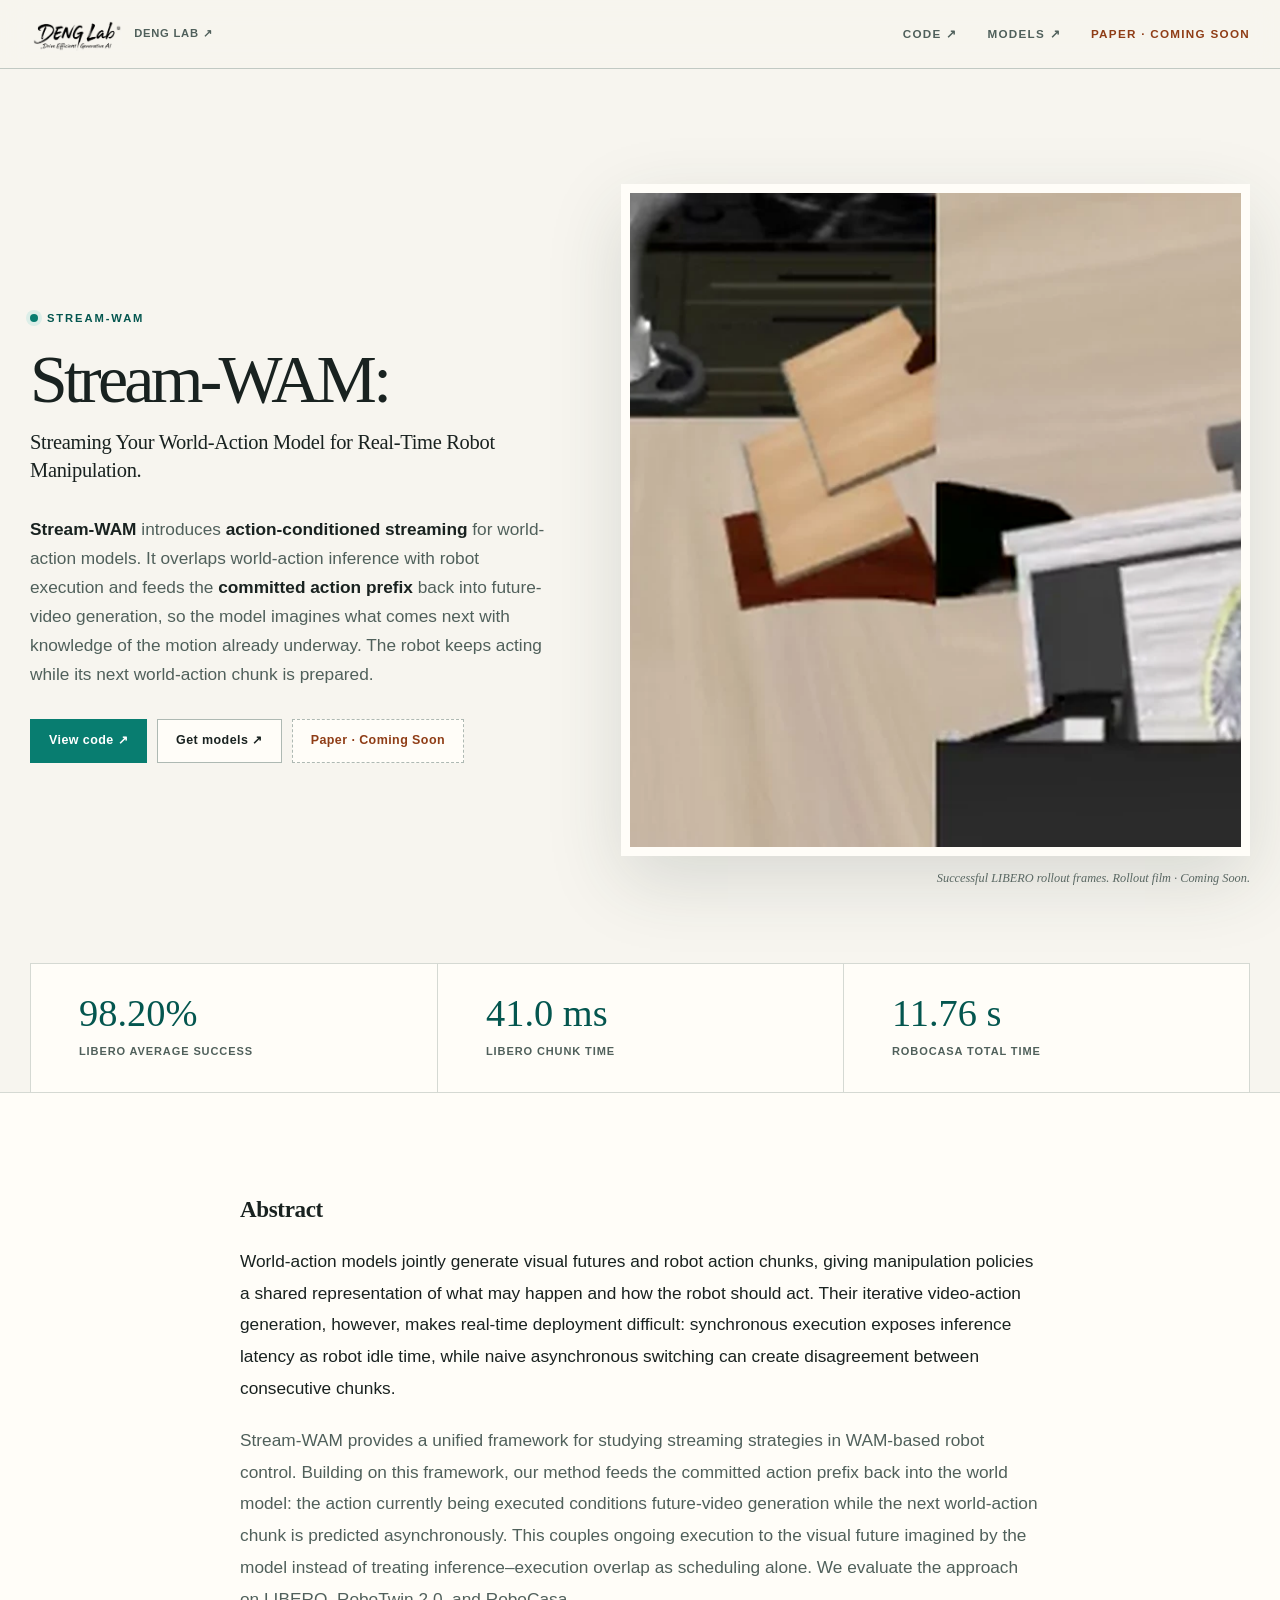
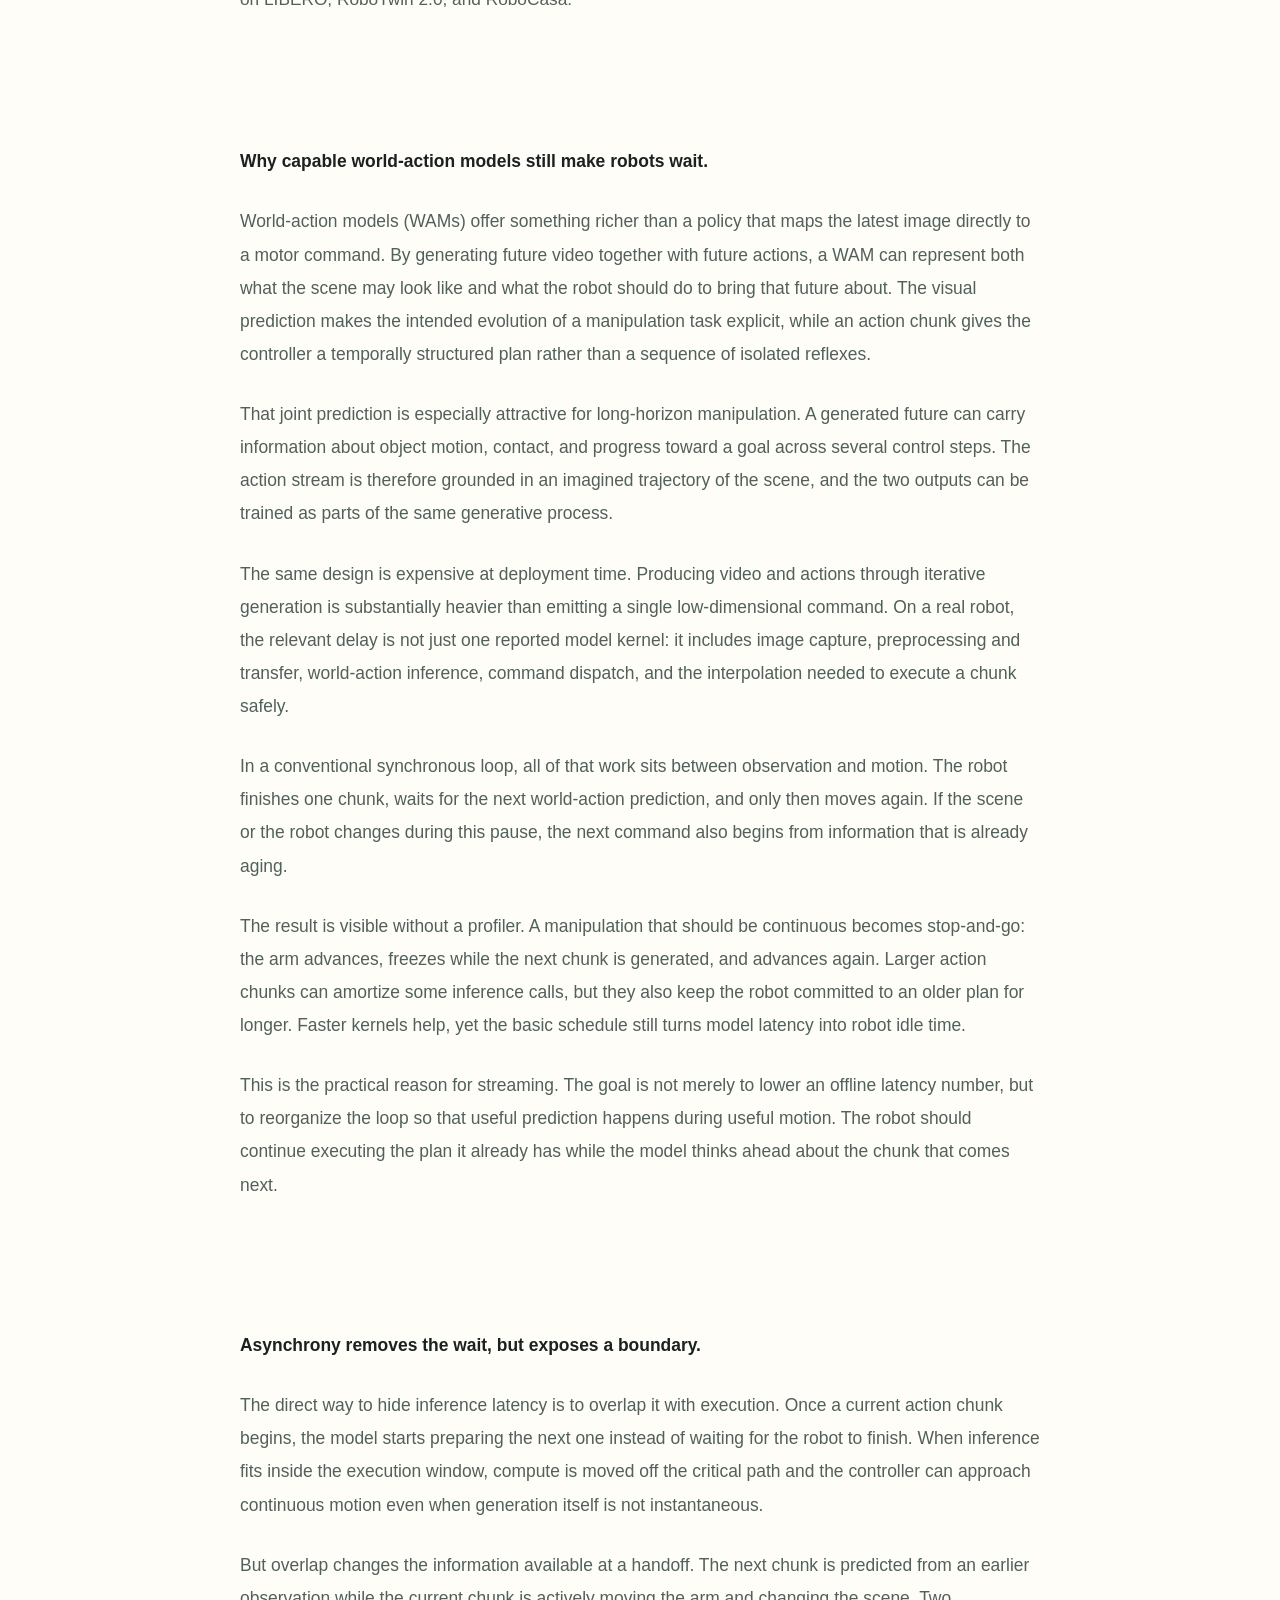
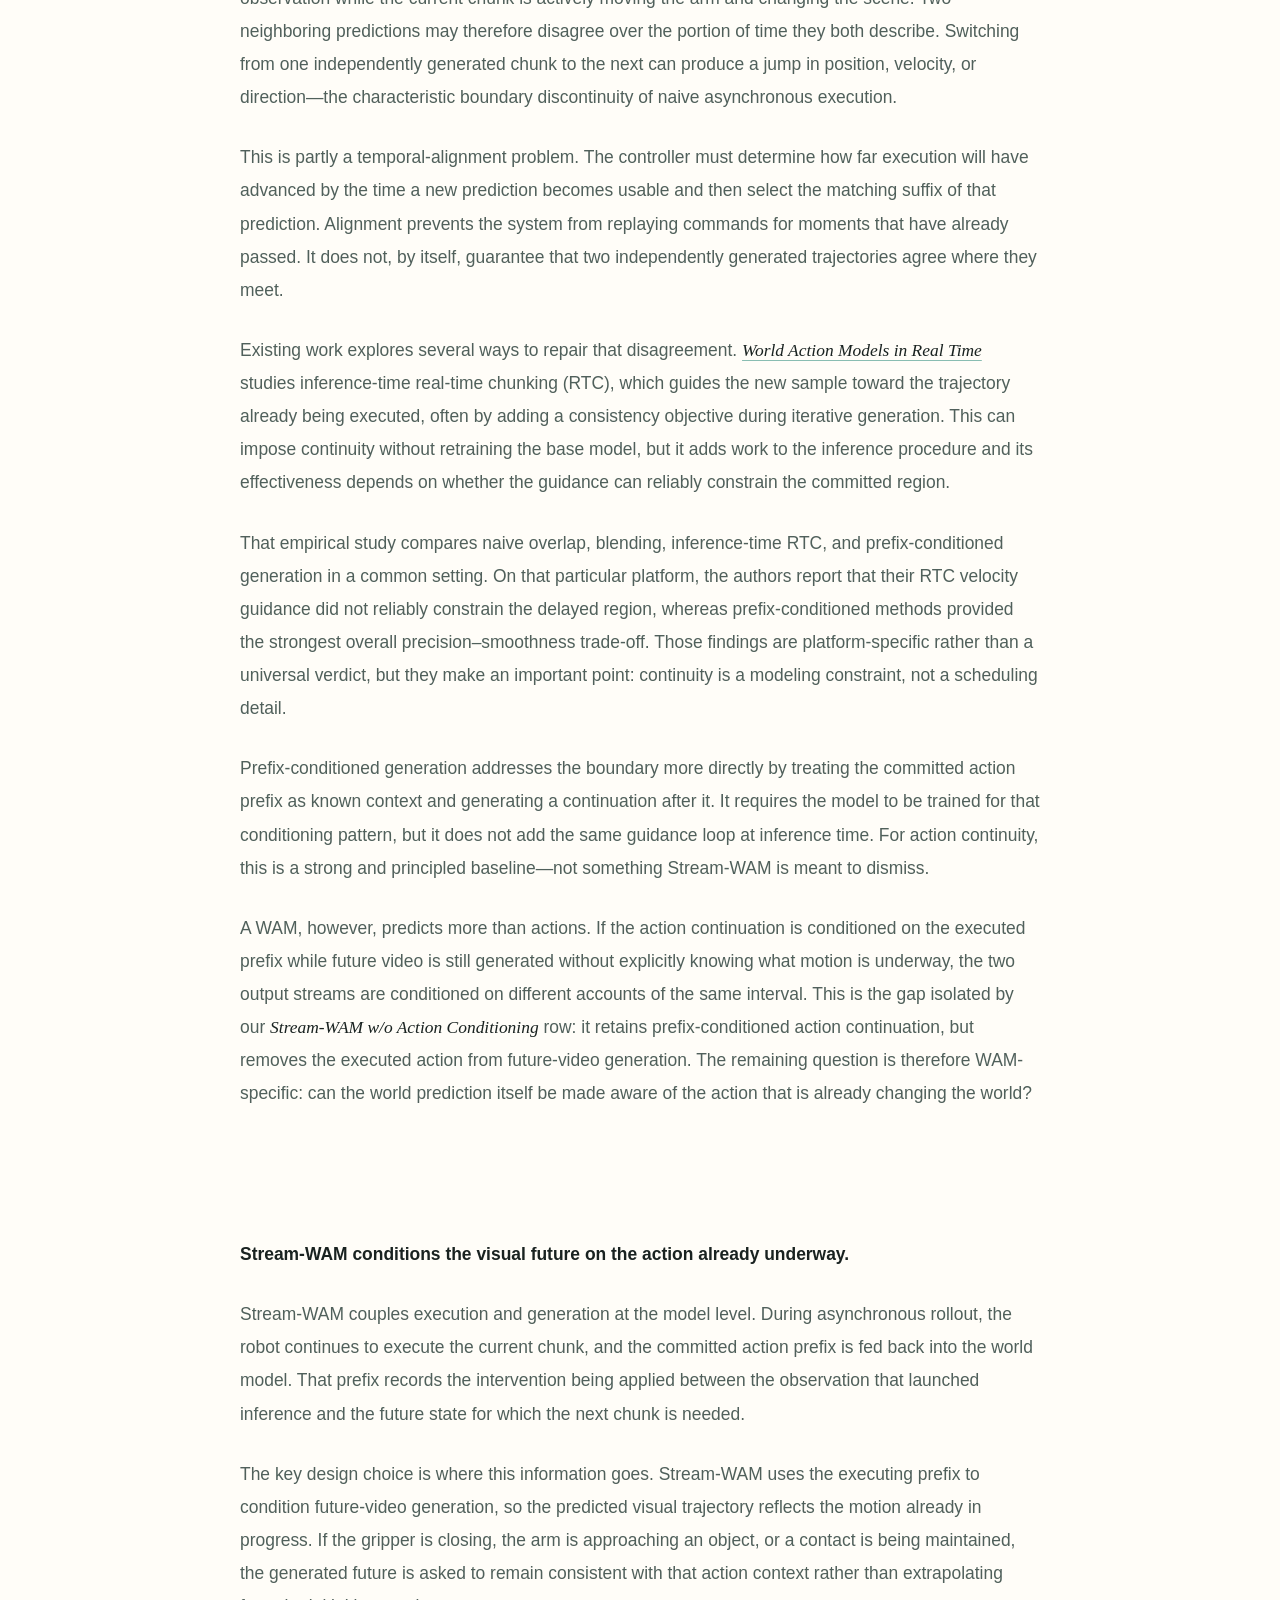
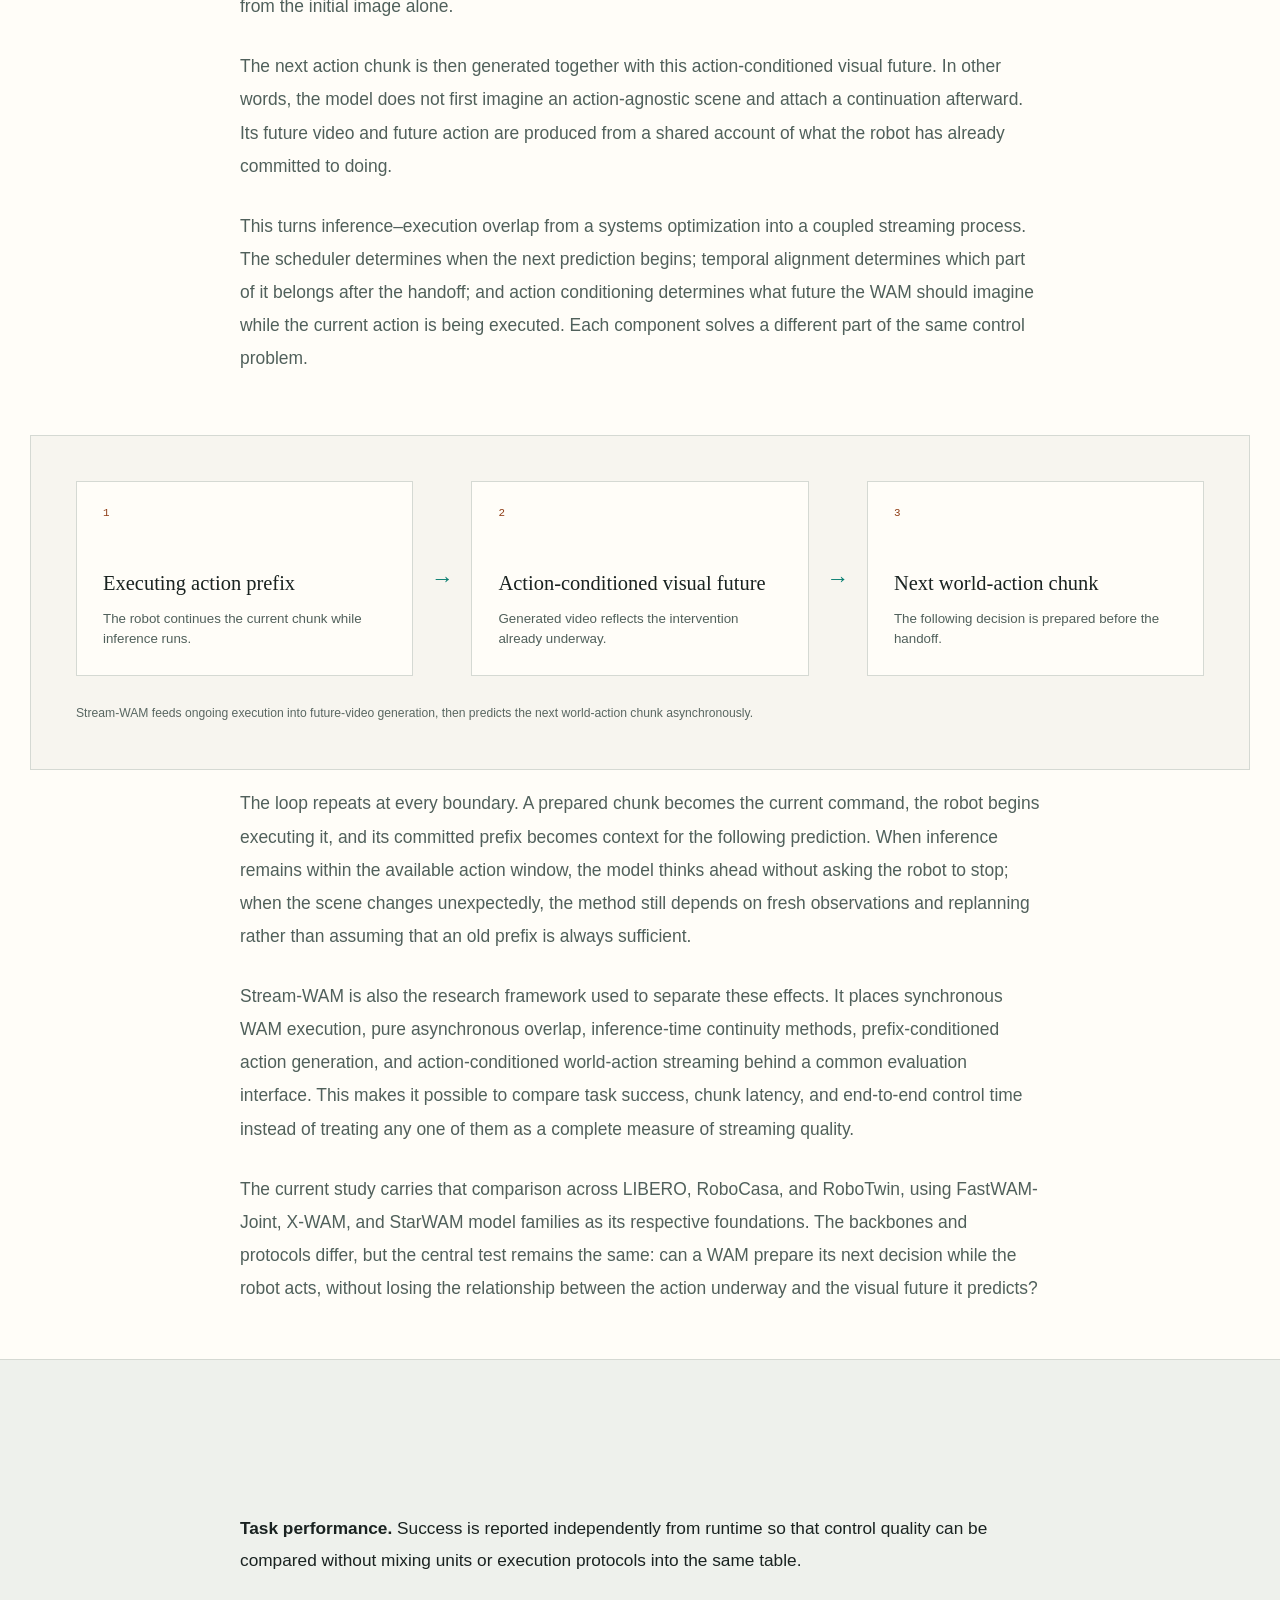
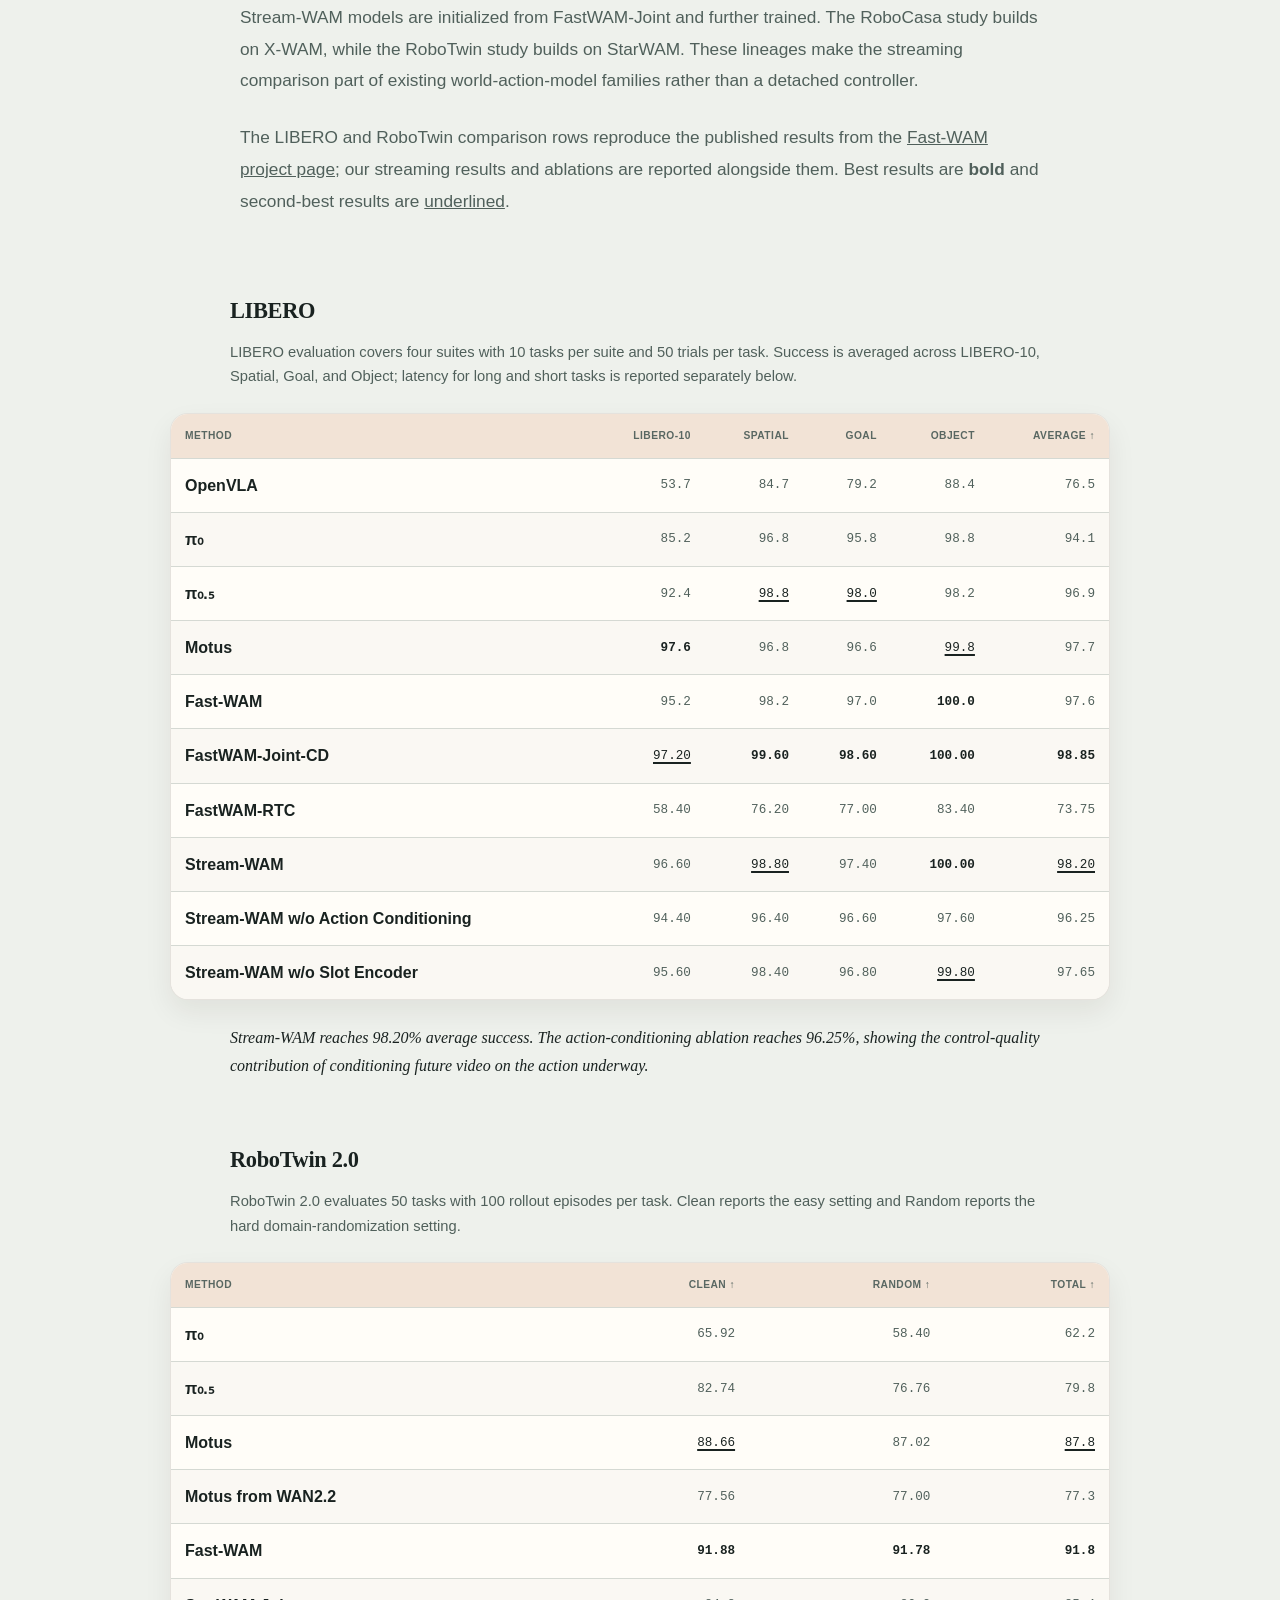
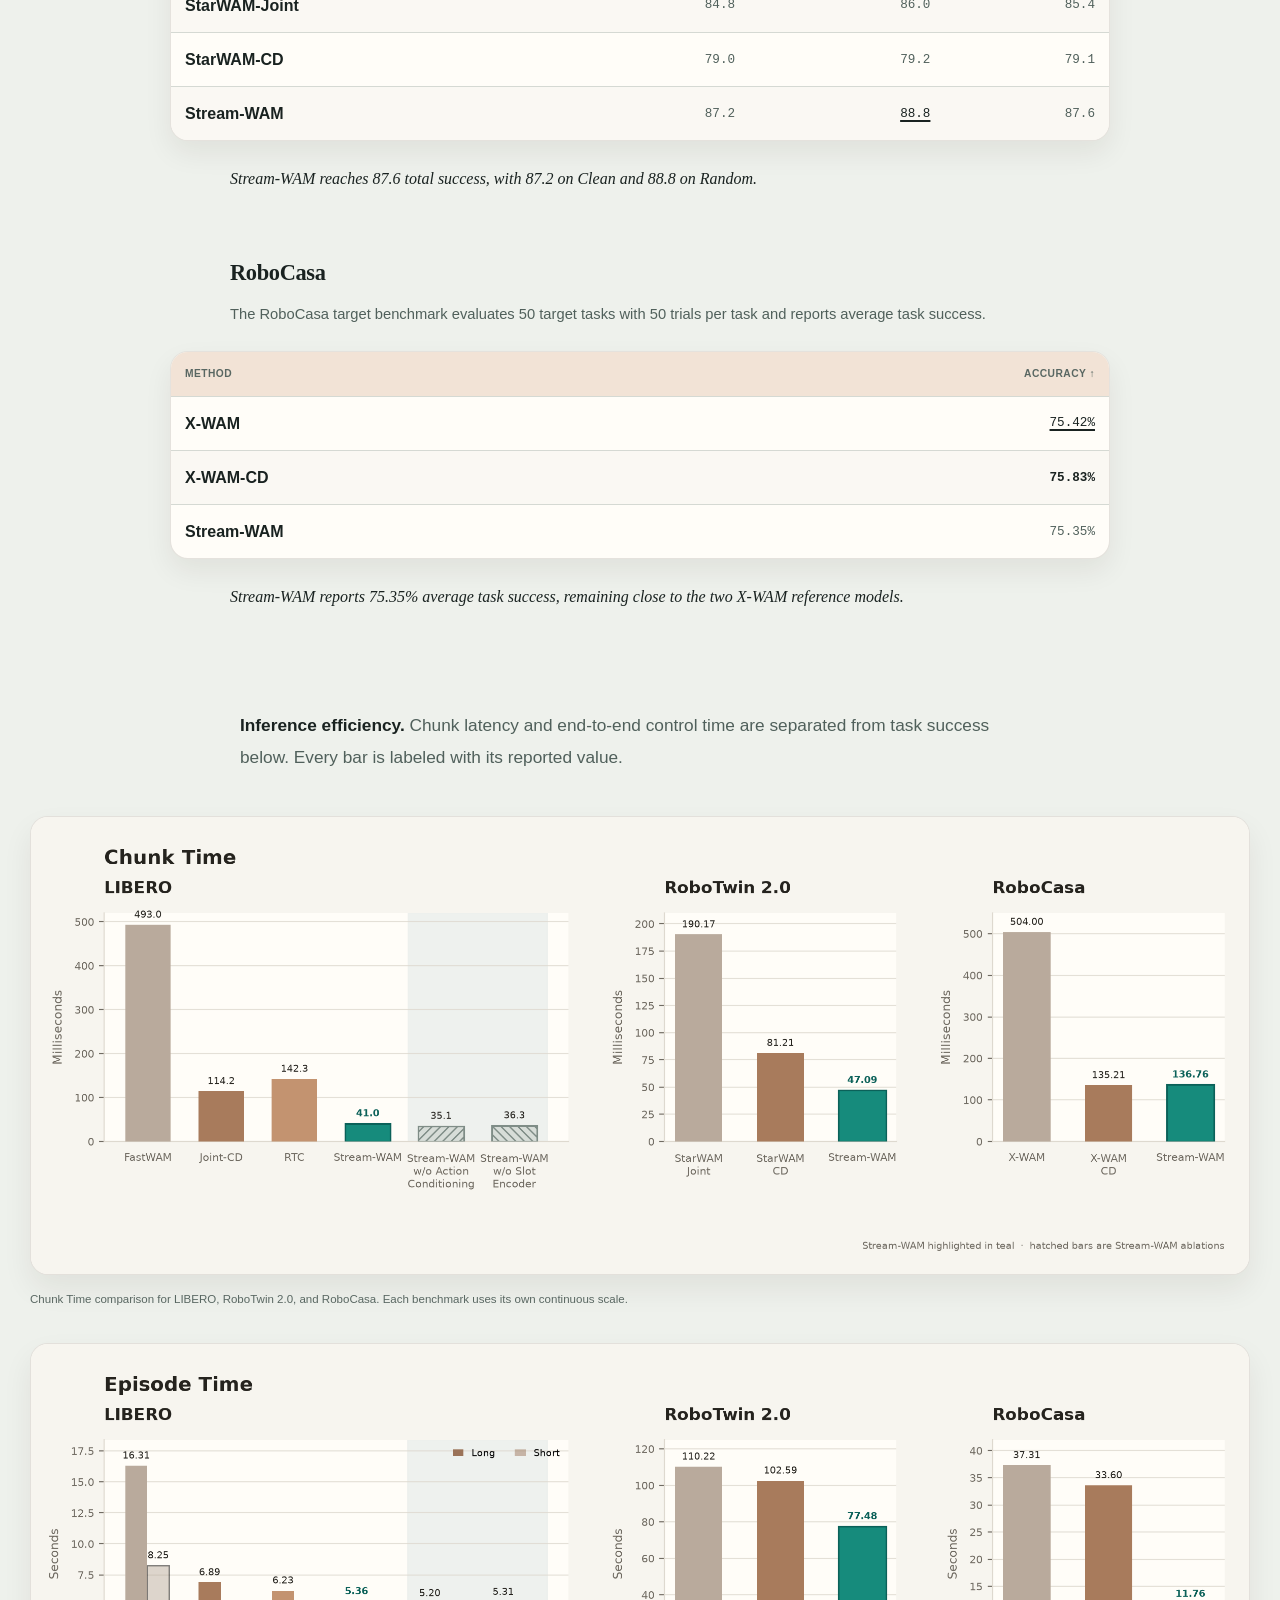
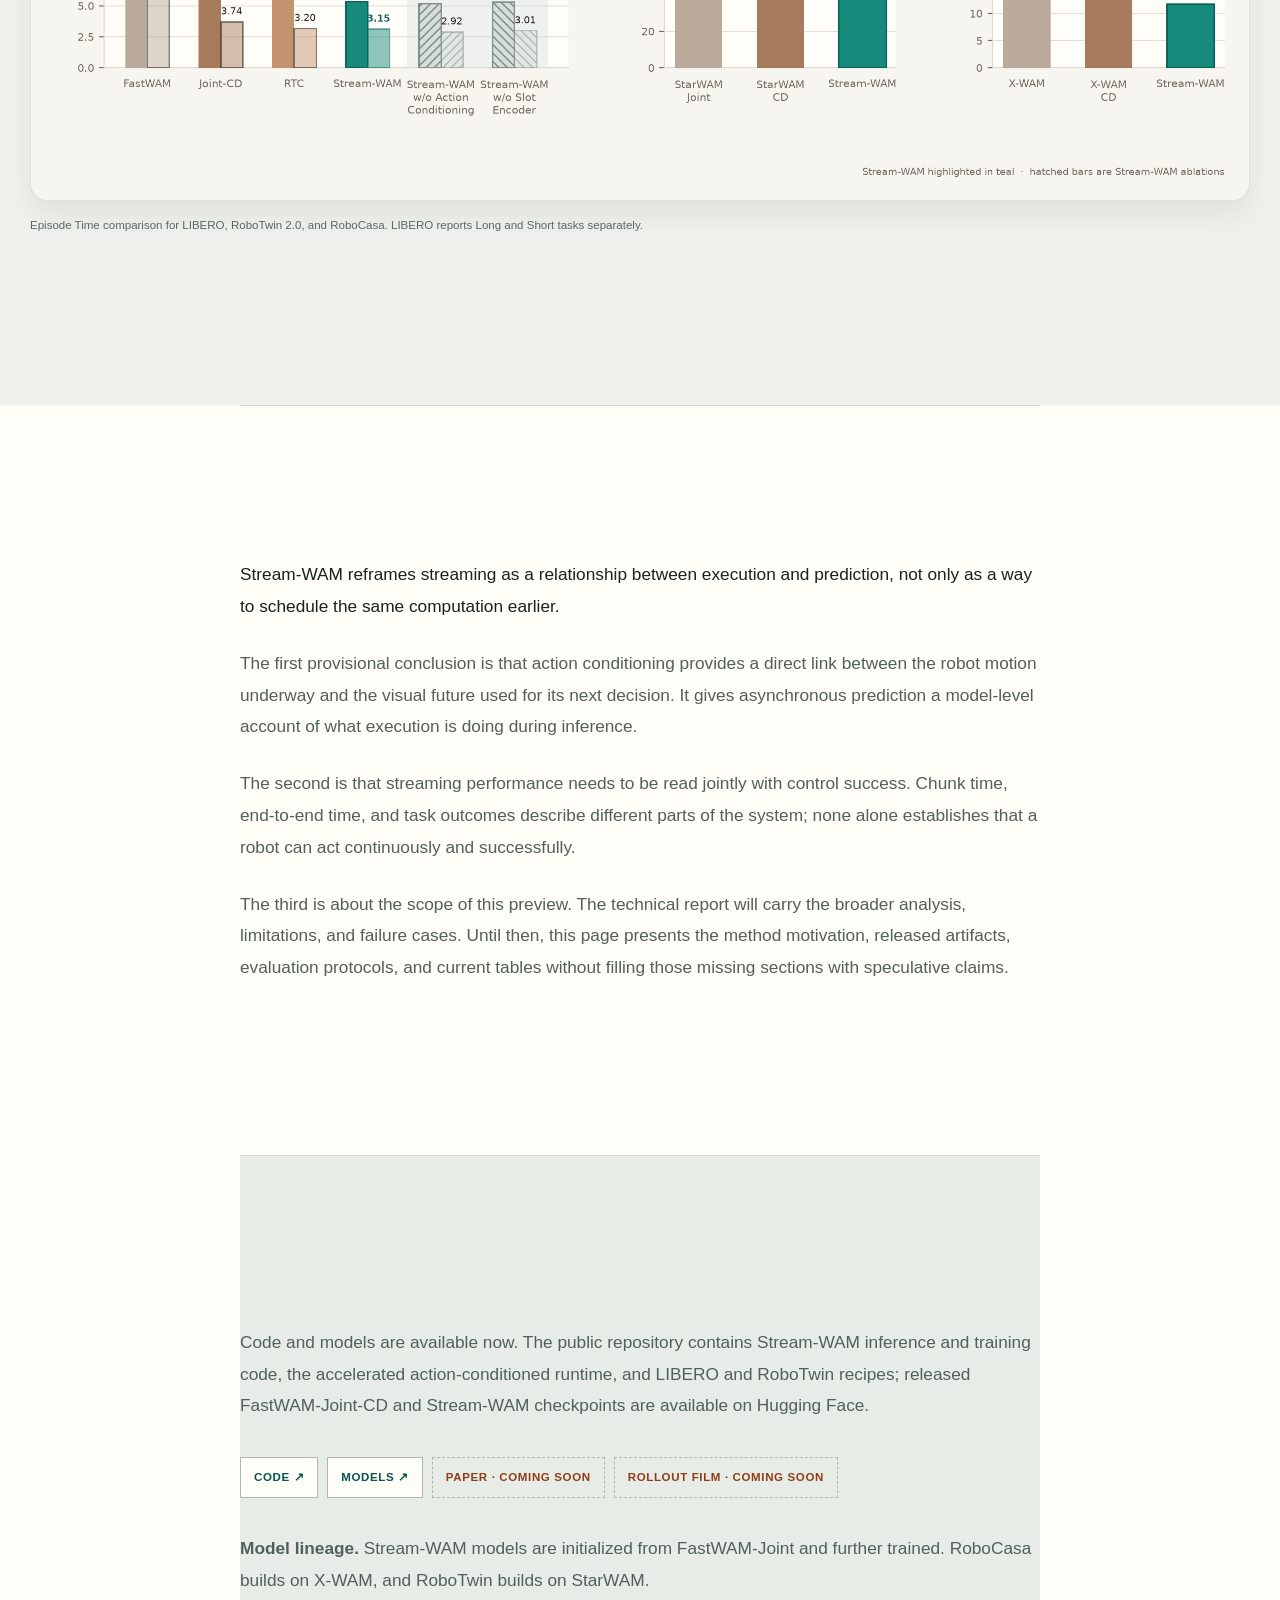
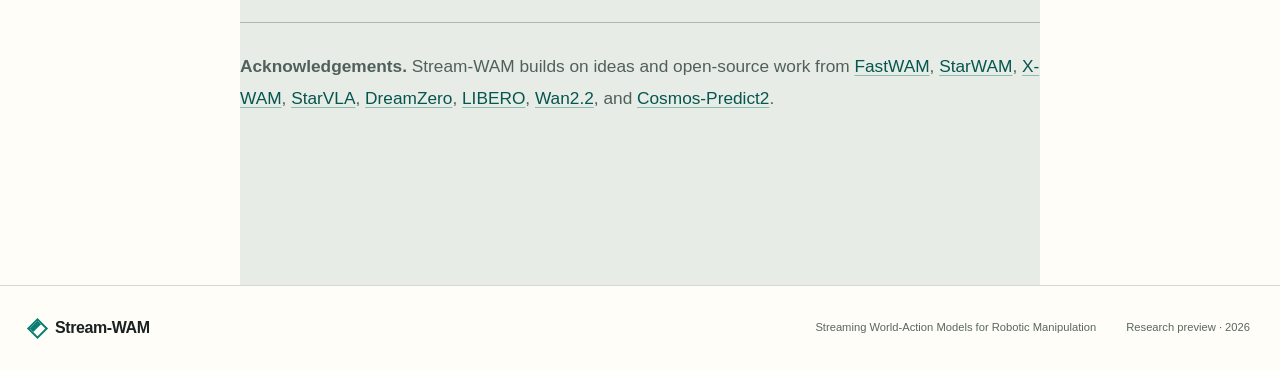
==== commit b159af3d: "feat: refresh Stream-WAM hero branding" ====
--- a/academic_project_page/index.html
+++ b/academic_project_page/index.html
@@ -22,7 +22,10 @@
 
     <header class="site-header">
       <nav class="site-nav shell" aria-label="Primary navigation">
-        <a class="wordmark" href="#overview" aria-label="Stream-WAM home"><span class="wordmark-mark" aria-hidden="true"></span>Stream-WAM</a>
+        <a class="lab-lockup" href="https://sjtu-deng-lab.github.io/home/" target="_blank" rel="noopener noreferrer" aria-label="Visit DENG Lab">
+          <img class="deng-lab-logo" src="assets/deng-lab.webp" alt="" width="420" height="155">
+          <span>DENG Lab ↗</span>
+        </a>
         <button class="menu-toggle" type="button" aria-expanded="false" aria-controls="nav-links" hidden>
           <span class="sr-only">Open navigation</span><span aria-hidden="true"></span><span aria-hidden="true"></span>
         </button>
@@ -37,10 +40,9 @@
     <main id="content">
       <section class="hero shell" id="overview" aria-labelledby="hero-title">
         <div class="hero-copy">
-          <p class="eyebrow"><span>00 · Abstract</span> · Research preview</p>
-          <h1 id="hero-title"><span class="hero-name">Stream-WAM:</span><span class="hero-tagline">Streaming World-Action Models for Robotic Manipulation</span></h1>
-          <p class="hero-summary">Stream-WAM is a research framework and unified testbed for systematically studying streaming strategies in world-action-model-based robot control.</p>
-          <p class="hero-detail">Its <strong>action-conditioned streaming</strong> formulation feeds the action prefix currently being executed back into the world model, so future video generation reflects robot motion already underway while the next world-action chunk is inferred asynchronously.</p>
+          <p class="eyebrow"><span class="live-dot" aria-hidden="true"></span>Stream-WAM</p>
+          <h1 id="hero-title"><span class="hero-name">Stream-WAM:</span><span class="hero-tagline">Streaming Your World-Action Model for Real-Time Robot Manipulation.</span></h1>
+          <p class="hero-lede"><strong>Stream-WAM</strong> introduces <strong>action-conditioned streaming</strong> for world-action models. It overlaps world-action inference with robot execution and feeds the <strong>committed action prefix</strong> back into future-video generation, so the model imagines what comes next with knowledge of the motion already underway. The robot keeps acting while its next world-action chunk is prepared.</p>
           <div class="hero-actions" aria-label="Project resources">
             <a class="button button-primary" href="https://github.com/SJTU-DENG-Lab/StreamWAM" target="_blank" rel="noopener noreferrer">View code ↗</a>
             <a class="button" href="https://huggingface.co/SJTU-DENG-Lab/StreamWAM" target="_blank" rel="noopener noreferrer">Get models ↗</a>
--- a/academic_project_page/styles.css
+++ b/academic_project_page/styles.css
@@ -35,6 +35,9 @@
 .site-nav { min-height: 68px; display: flex; align-items: center; justify-content: space-between; }
 .wordmark { display: inline-flex; align-items: center; gap: 10px; font-weight: 780; letter-spacing: -.025em; text-decoration: none; }
 .wordmark-mark { width: 15px; height: 15px; border: 2px solid var(--teal); box-shadow: inset 5px 0 var(--teal); transform: rotate(45deg); }
+.lab-lockup { display: inline-flex; align-items: center; gap: 12px; color: var(--muted); font-size: .7rem; font-weight: 760; letter-spacing: .07em; text-decoration: none; text-transform: uppercase; }
+.deng-lab-logo { width: auto; height: 34px; mix-blend-mode: multiply; object-fit: contain; }
+.lab-lockup:hover, .lab-lockup:focus-visible { color: var(--teal-deep); }
 .nav-links { display: flex; align-items: center; gap: 30px; }
 .nav-links a, .nav-pending { color: var(--muted); font-size: .73rem; font-weight: 760; letter-spacing: .11em; text-decoration: none; text-transform: uppercase; }
 .nav-links a:hover, .nav-links a:focus-visible { color: var(--teal-deep); }
@@ -43,14 +46,13 @@
 .menu-toggle[hidden]{display:none!important}
 
 .hero { min-height: calc(100vh - 68px); display: grid; grid-template-columns: .9fr 1.1fr; grid-template-rows: 1fr auto; align-items: center; gap: 55px clamp(45px, 6vw, 90px); padding-block: clamp(74px, 9vw, 126px) 0; }
-.eyebrow { margin: 0 0 20px; color: var(--teal-deep); font-size: .7rem; font-weight: 790; letter-spacing: .17em; text-transform: uppercase; }
-.eyebrow span { color: var(--orange); }
+.eyebrow { display: flex; align-items: center; gap: 9px; margin: 0 0 20px; color: var(--teal-deep); font-size: .7rem; font-weight: 790; letter-spacing: .17em; text-transform: uppercase; }
+.live-dot { width: 8px; height: 8px; flex: 0 0 auto; border-radius: 50%; background: var(--teal); box-shadow: 0 0 0 4px var(--teal-soft); }
 .hero h1 { margin: 0; font-family: var(--serif); font-weight: 500; }
 .hero-name { display: block; font-size: clamp(3rem,5.3vw,5.2rem); line-height: .95; letter-spacing: -.055em; }
 .hero-tagline { max-width: 620px; display: block; margin-top: 17px; color: var(--ink); font-size: clamp(1.08rem,1.6vw,1.42rem); font-weight: 500; line-height: 1.35; letter-spacing: -.015em; }
-.hero-summary { max-width: 640px; margin: 30px 0 0; font-size: 1.04rem; }
-.hero-detail { max-width: 640px; margin: 14px 0 0; color: var(--muted); }
-.hero-detail strong { color: var(--teal-deep); }
+.hero-lede { max-width: 660px; margin: 30px 0 0; color: var(--muted); font-size: clamp(1.08rem,1.35vw,1.24rem); line-height: 1.68; }
+.hero-lede strong { color: var(--ink); font-weight: 760; }
 .hero-actions { display: flex; flex-wrap: wrap; gap: 10px; margin-top: 30px; }
 .button { min-height: 44px; display: inline-flex; align-items: center; padding: 0 18px; border: 1px solid var(--line-strong); background: var(--paper); font-size: .78rem; font-weight: 760; letter-spacing: .035em; text-decoration: none; }
 .button-primary { color: white; border-color: var(--teal); background: var(--teal); }
@@ -156,6 +158,8 @@
 @media (max-width: 760px) {
   :root { --shell: min(100% - 30px,1220px); --reading: min(100% - 30px,800px); }
   .site-nav { min-height: 62px; }
+  .deng-lab-logo { height: 29px; }
+  .lab-lockup { gap: 8px; font-size: .64rem; }
   .menu-toggle { width: 39px; height: 39px; display: grid; place-content: center; gap: 6px; border: 1px solid var(--line); background: var(--paper); }
   .menu-toggle > span[aria-hidden="true"] { width: 18px; height: 1px; display: block; background: currentColor; }
   html:not(.js) .site-nav { flex-wrap: wrap; padding-block: 11px; }
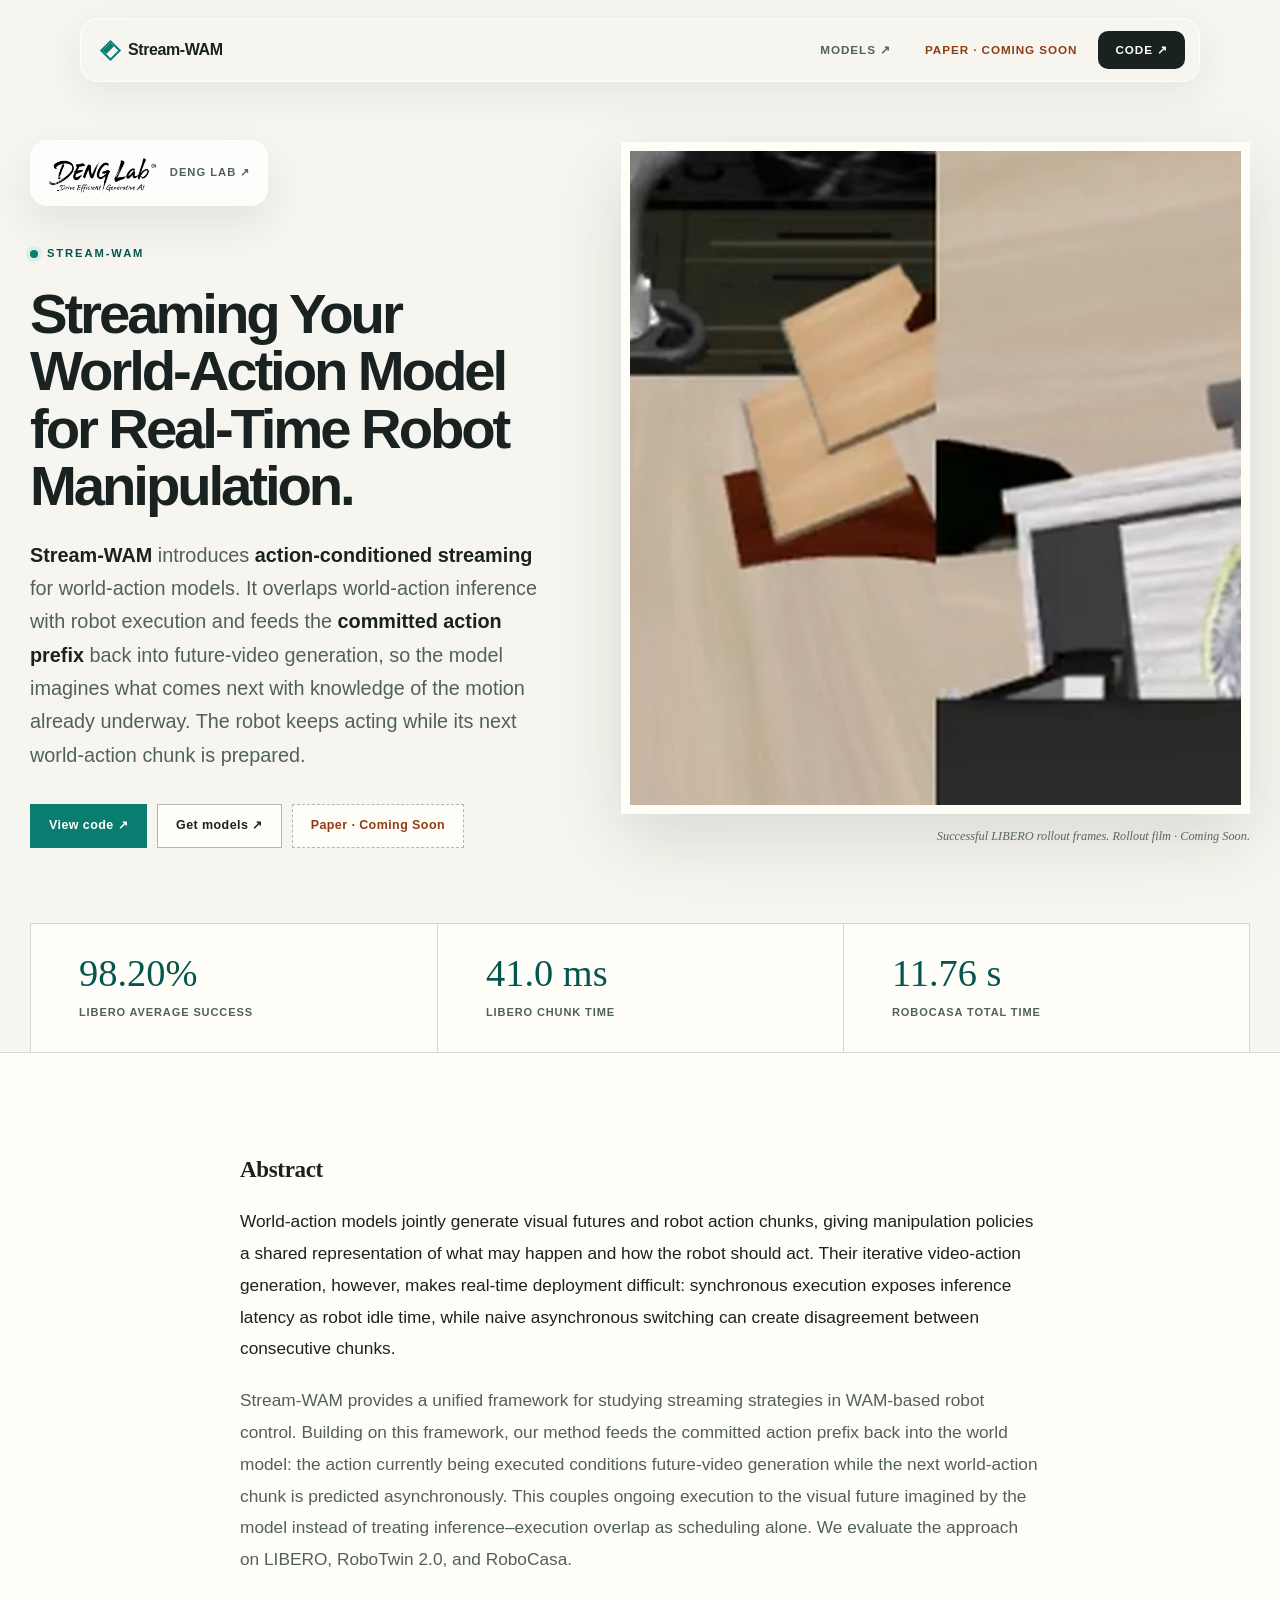
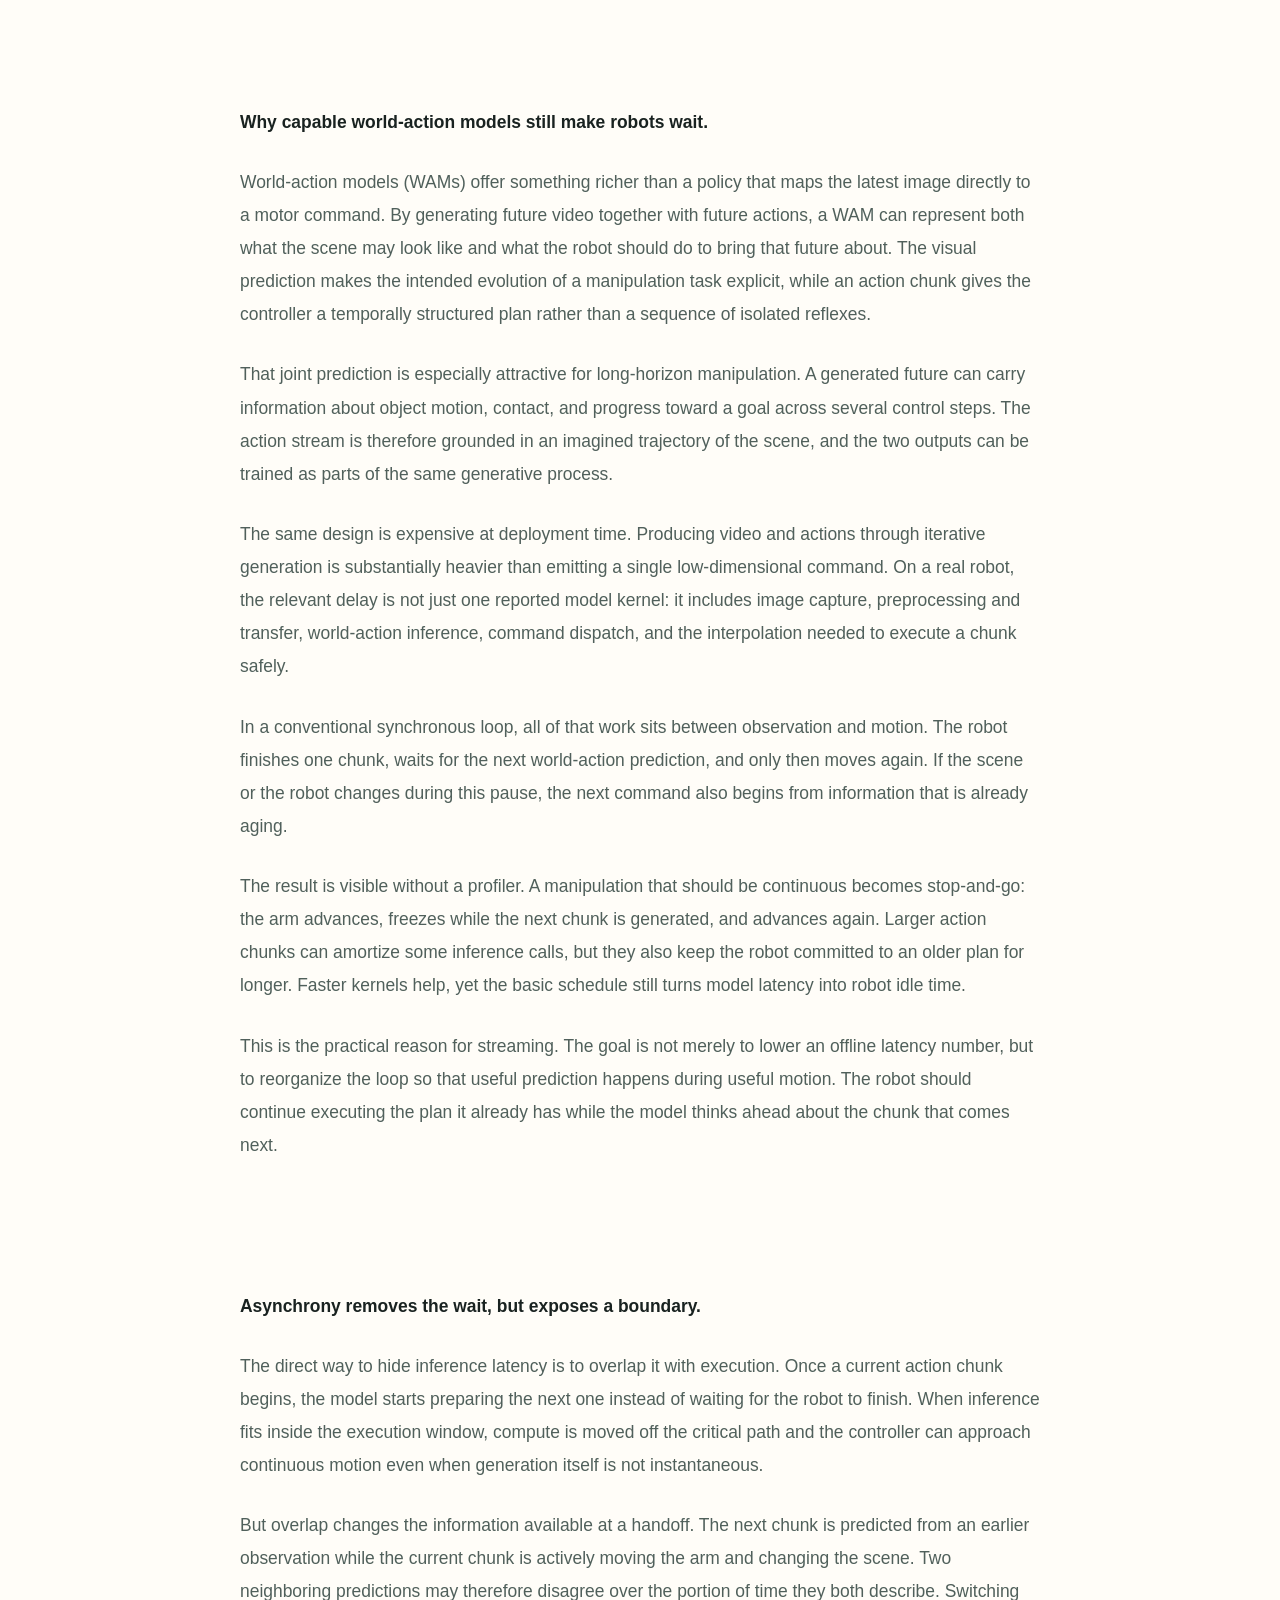
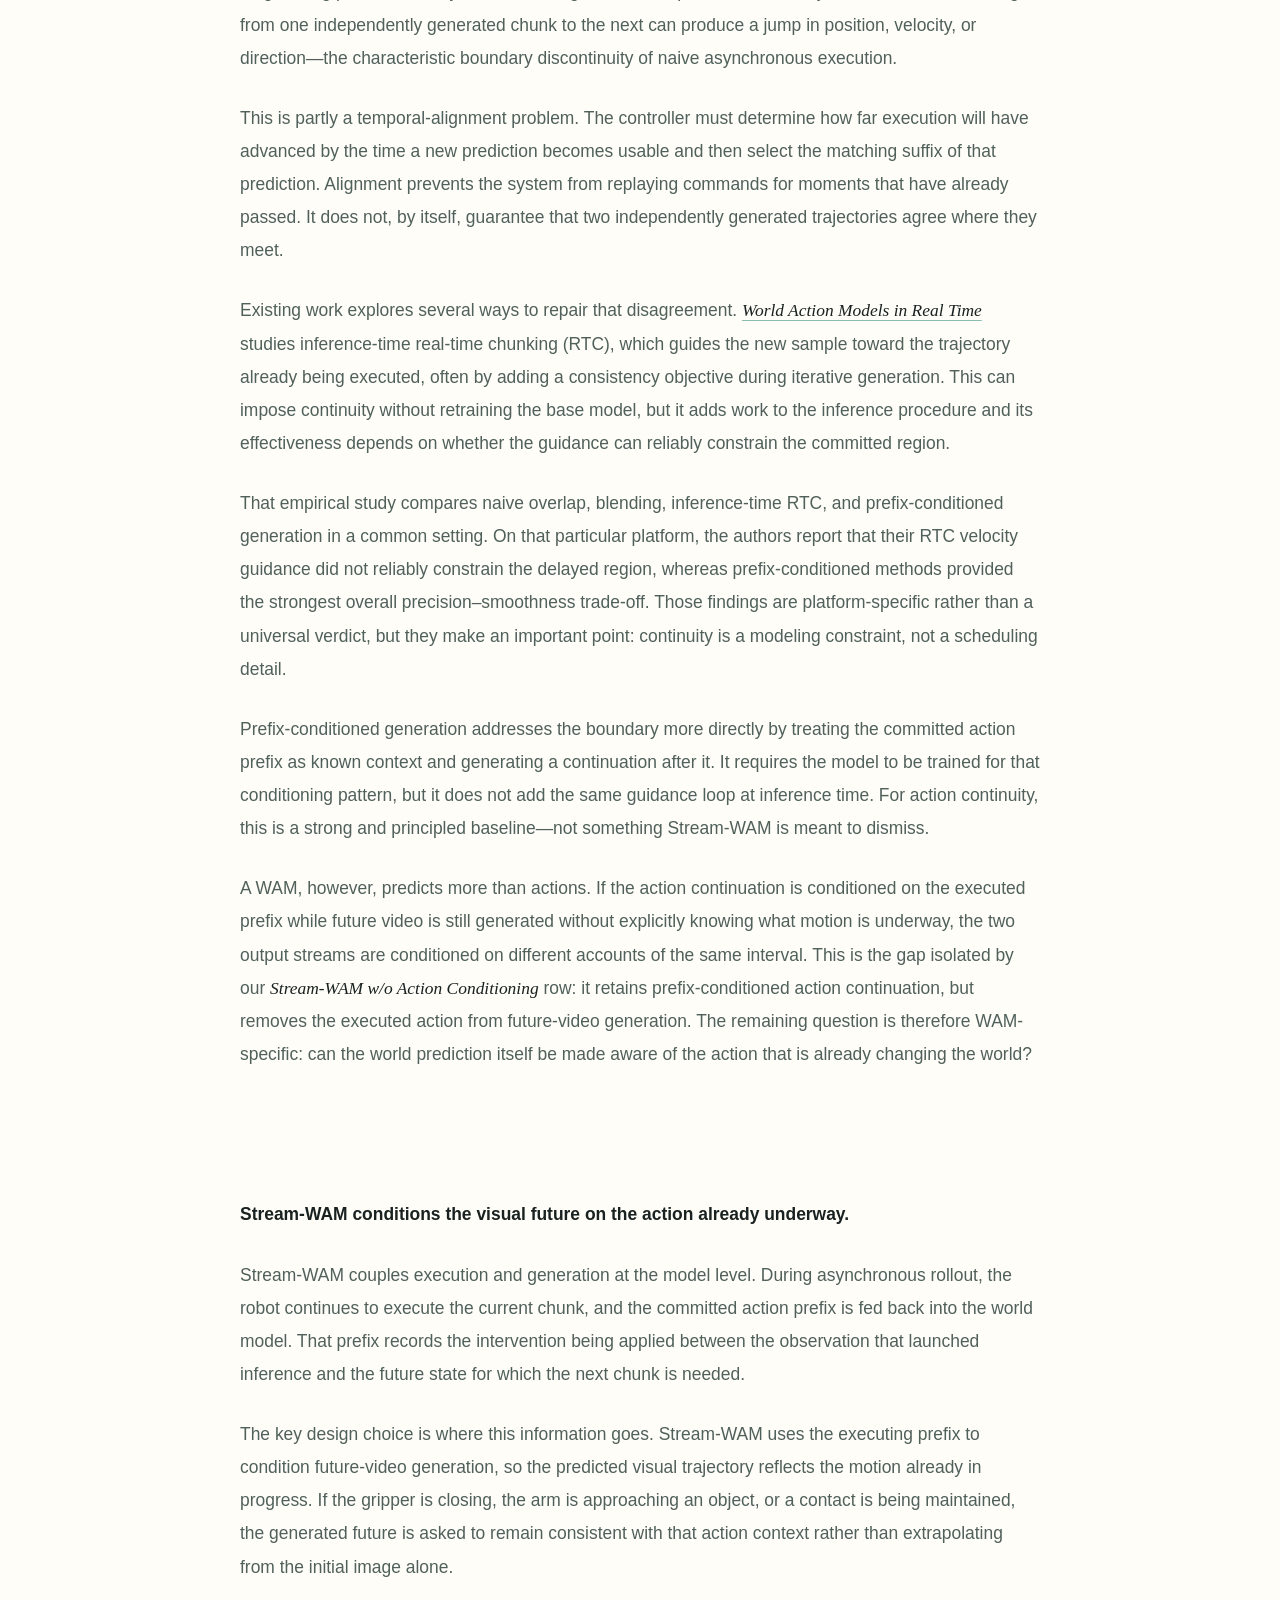
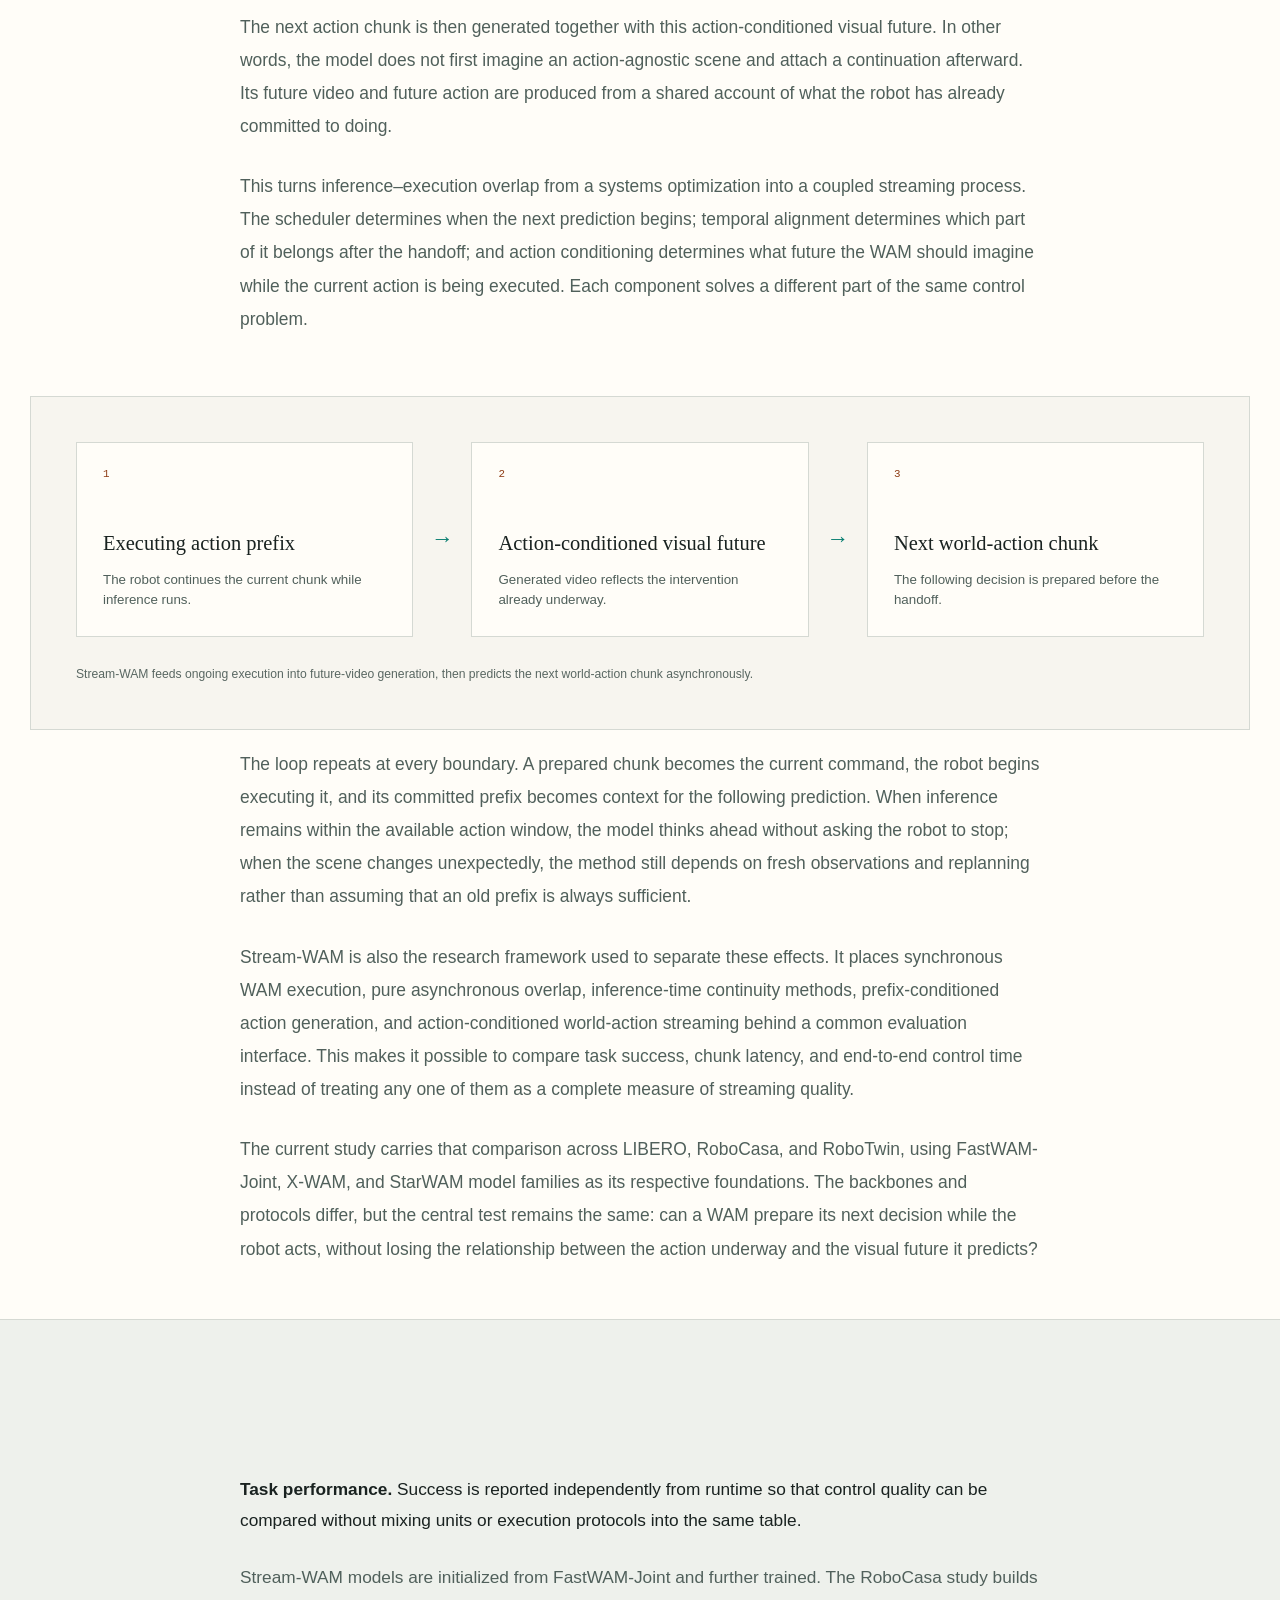
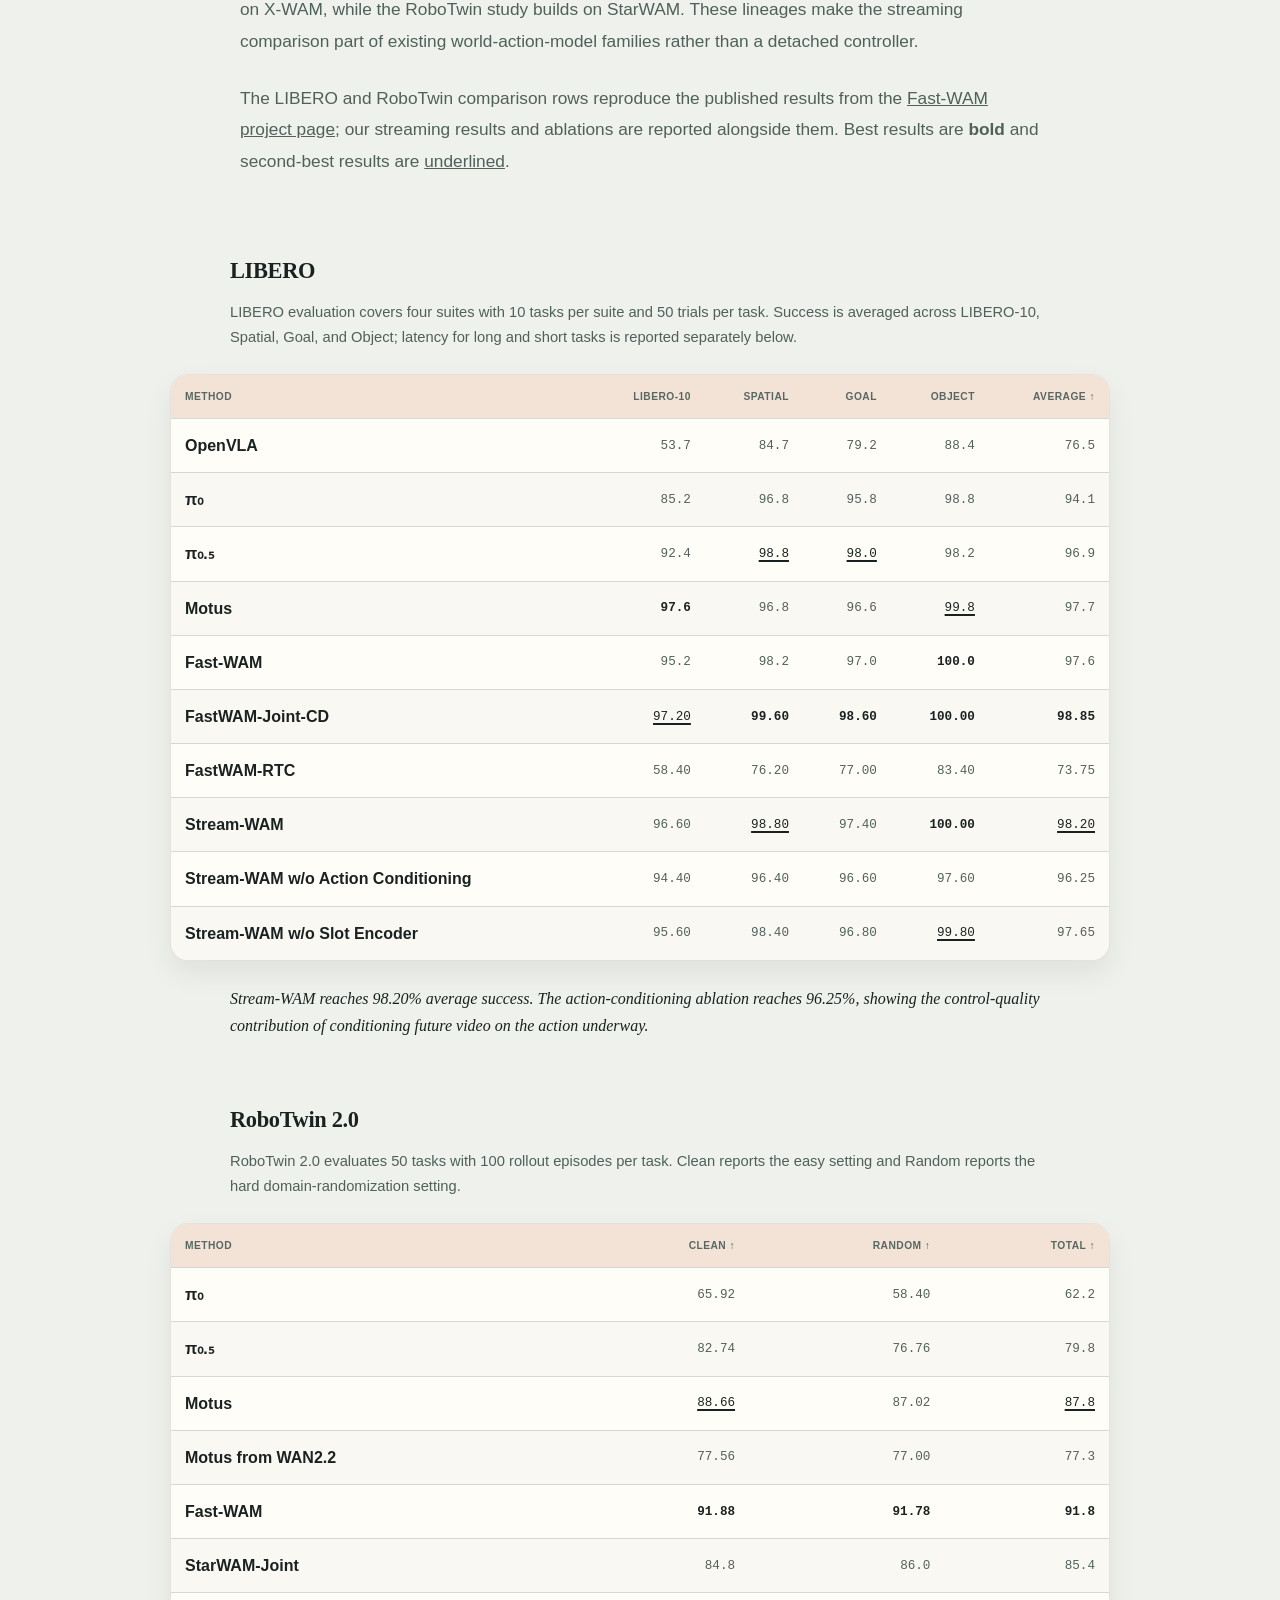
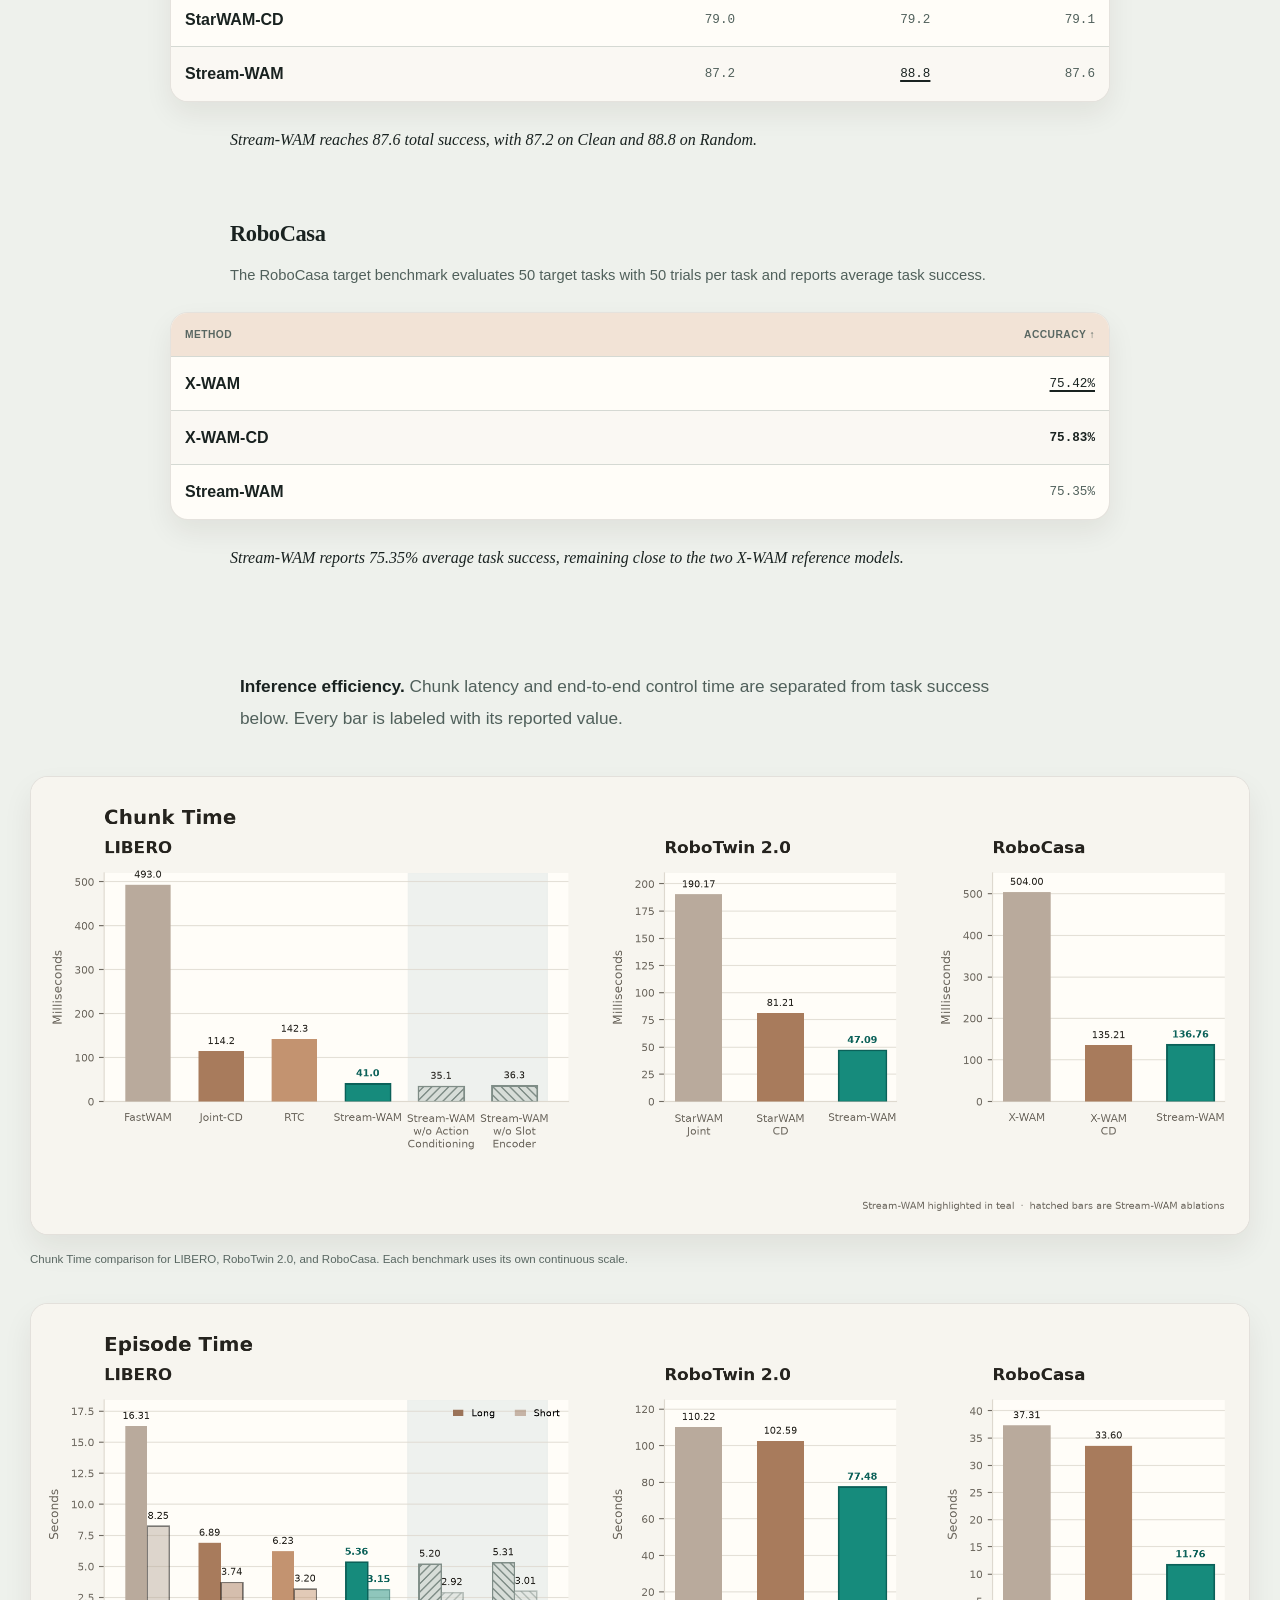
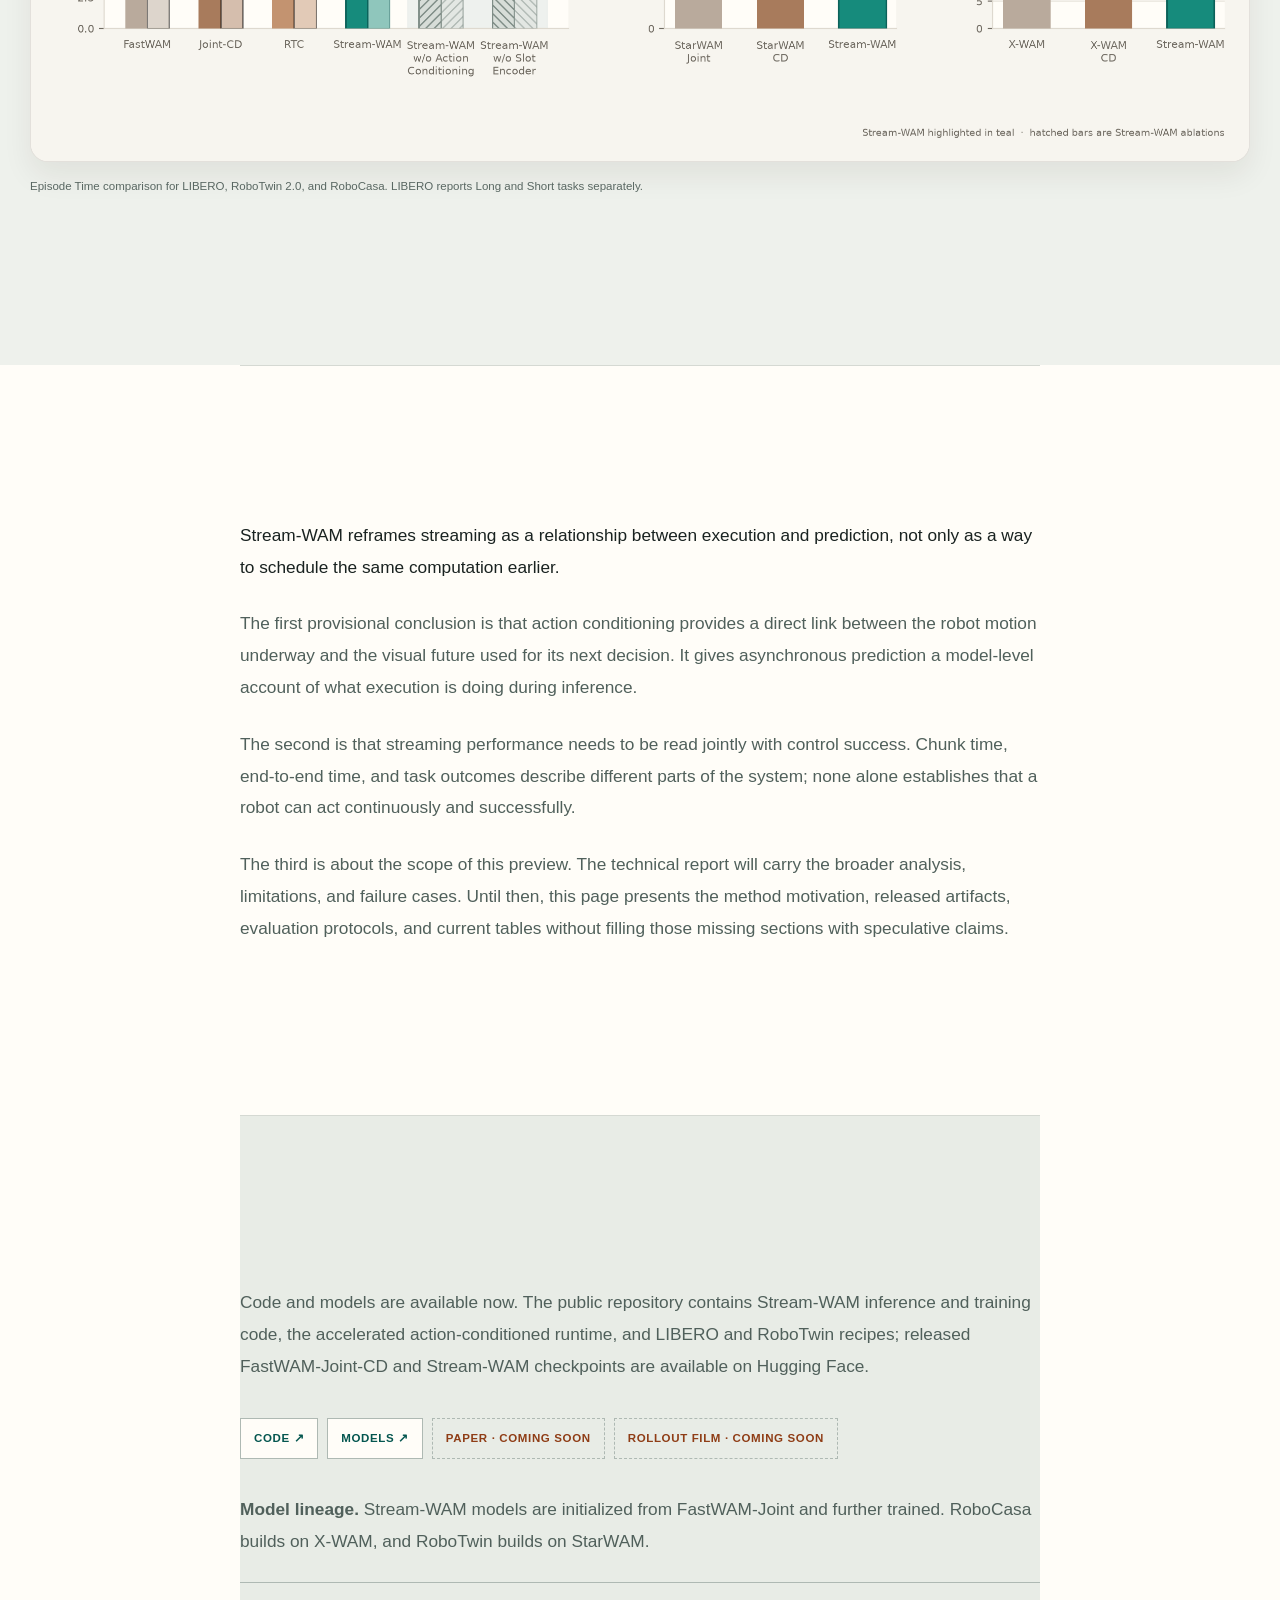
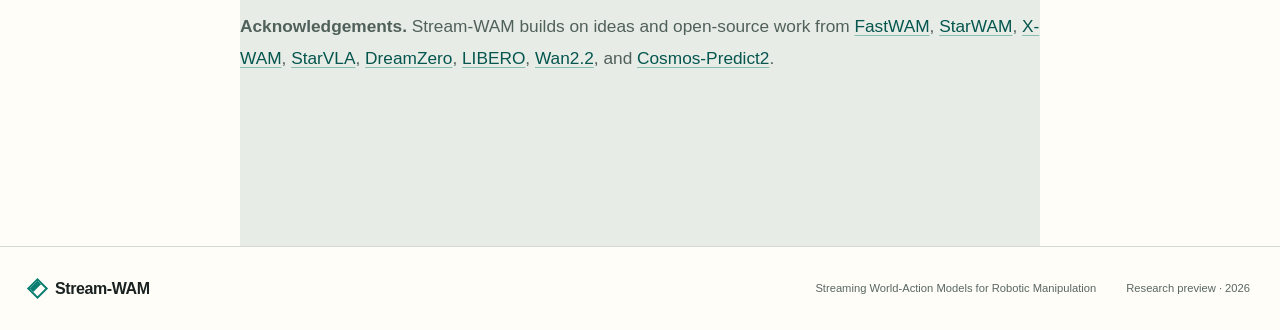
==== commit 6bd59ac6: "fix: align Stream-WAM hero with visual reference" ====
--- a/academic_project_page/index.html
+++ b/academic_project_page/index.html
@@ -22,17 +22,14 @@
 
     <header class="site-header">
       <nav class="site-nav shell" aria-label="Primary navigation">
-        <a class="lab-lockup" href="https://sjtu-deng-lab.github.io/home/" target="_blank" rel="noopener noreferrer" aria-label="Visit DENG Lab">
-          <img class="deng-lab-logo" src="assets/deng-lab.webp" alt="" width="420" height="155">
-          <span>DENG Lab ↗</span>
-        </a>
+        <a class="wordmark" href="#overview" aria-label="Stream-WAM home"><span class="wordmark-mark" aria-hidden="true"></span>Stream-WAM</a>
         <button class="menu-toggle" type="button" aria-expanded="false" aria-controls="nav-links" hidden>
           <span class="sr-only">Open navigation</span><span aria-hidden="true"></span><span aria-hidden="true"></span>
         </button>
         <div class="nav-links" id="nav-links">
-          <a href="https://github.com/SJTU-DENG-Lab/StreamWAM" target="_blank" rel="noopener noreferrer">Code ↗</a>
-          <a href="https://huggingface.co/SJTU-DENG-Lab/StreamWAM" target="_blank" rel="noopener noreferrer">Models ↗</a>
+          <a class="nav-models" href="https://huggingface.co/SJTU-DENG-Lab/StreamWAM" target="_blank" rel="noopener noreferrer">Models ↗</a>
           <span class="nav-pending">Paper · Coming Soon</span>
+          <a class="nav-code" href="https://github.com/SJTU-DENG-Lab/StreamWAM" target="_blank" rel="noopener noreferrer">Code ↗</a>
         </div>
       </nav>
     </header>
@@ -40,8 +37,12 @@
     <main id="content">
       <section class="hero shell" id="overview" aria-labelledby="hero-title">
         <div class="hero-copy">
+          <a class="lab-lockup" href="https://sjtu-deng-lab.github.io/home/" target="_blank" rel="noopener noreferrer" aria-label="Visit DENG Lab">
+            <img class="deng-lab-logo" src="assets/deng-lab.webp" alt="" width="420" height="155">
+            <span>DENG Lab ↗</span>
+          </a>
           <p class="eyebrow"><span class="live-dot" aria-hidden="true"></span>Stream-WAM</p>
-          <h1 id="hero-title"><span class="hero-name">Stream-WAM:</span><span class="hero-tagline">Streaming Your World-Action Model for Real-Time Robot Manipulation.</span></h1>
+          <h1 id="hero-title">Streaming Your World-Action Model for Real-Time Robot Manipulation.</h1>
           <p class="hero-lede"><strong>Stream-WAM</strong> introduces <strong>action-conditioned streaming</strong> for world-action models. It overlaps world-action inference with robot execution and feeds the <strong>committed action prefix</strong> back into future-video generation, so the model imagines what comes next with knowledge of the motion already underway. The robot keeps acting while its next world-action chunk is prepared.</p>
           <div class="hero-actions" aria-label="Project resources">
             <a class="button button-primary" href="https://github.com/SJTU-DENG-Lab/StreamWAM" target="_blank" rel="noopener noreferrer">View code ↗</a>
--- a/academic_project_page/styles.css
+++ b/academic_project_page/styles.css
@@ -31,29 +31,29 @@
 .skip-link { position: fixed; top: 12px; left: 12px; z-index: 100; padding: 9px 15px; color: white; background: var(--teal-deep); transform: translateY(-160%); }
 .skip-link:focus { transform: none; }
 
-.site-header { position: sticky; top: 0; z-index: 50; border-bottom: 1px solid rgba(174,185,179,.72); background: rgba(247,245,239,.94); backdrop-filter: blur(14px); }
-.site-nav { min-height: 68px; display: flex; align-items: center; justify-content: space-between; }
+.site-header { position: fixed; z-index: 50; top: 18px; left: 50%; width: min(1120px, calc(100% - 32px)); border: 1px solid rgba(255,255,255,.8); border-radius: 18px; background: rgba(247,245,239,.84); box-shadow: 0 12px 40px rgba(25,34,32,.08); backdrop-filter: blur(18px); transform: translateX(-50%); }
+.site-nav { width: 100%; min-height: 62px; display: flex; align-items: center; justify-content: space-between; padding: 0 14px 0 22px; }
 .wordmark { display: inline-flex; align-items: center; gap: 10px; font-weight: 780; letter-spacing: -.025em; text-decoration: none; }
 .wordmark-mark { width: 15px; height: 15px; border: 2px solid var(--teal); box-shadow: inset 5px 0 var(--teal); transform: rotate(45deg); }
-.lab-lockup { display: inline-flex; align-items: center; gap: 12px; color: var(--muted); font-size: .7rem; font-weight: 760; letter-spacing: .07em; text-decoration: none; text-transform: uppercase; }
-.deng-lab-logo { width: auto; height: 34px; mix-blend-mode: multiply; object-fit: contain; }
+.lab-lockup { width: max-content; max-width: 100%; display: inline-flex; align-items: center; gap: 12px; margin-bottom: 38px; padding: 11px 17px 11px 13px; border: 1px solid rgba(255,255,255,.9); border-radius: 18px; color: var(--muted); background: rgba(255,255,255,.76); box-shadow: 0 18px 45px rgba(25,34,32,.09); font-size: .7rem; font-weight: 760; letter-spacing: .09em; text-decoration: none; text-transform: uppercase; }
+.deng-lab-logo { width: auto; height: 42px; mix-blend-mode: multiply; object-fit: contain; }
 .lab-lockup:hover, .lab-lockup:focus-visible { color: var(--teal-deep); }
-.nav-links { display: flex; align-items: center; gap: 30px; }
-.nav-links a, .nav-pending { color: var(--muted); font-size: .73rem; font-weight: 760; letter-spacing: .11em; text-decoration: none; text-transform: uppercase; }
+.nav-links { display: flex; align-items: center; gap: 8px; }
+.nav-links a, .nav-pending { padding: 9px 13px; border-radius: 10px; color: var(--muted); font-size: .73rem; font-weight: 760; letter-spacing: .08em; text-decoration: none; text-transform: uppercase; }
 .nav-links a:hover, .nav-links a:focus-visible { color: var(--teal-deep); }
 .nav-pending { color: var(--orange); }
+.nav-links .nav-code { padding-inline: 17px; color: white; background: var(--ink); }
+.nav-links .nav-code:hover, .nav-links .nav-code:focus-visible { color: white; background: var(--teal-deep); }
 .menu-toggle { display: none; }
 .menu-toggle[hidden]{display:none!important}
 
-.hero { min-height: calc(100vh - 68px); display: grid; grid-template-columns: .9fr 1.1fr; grid-template-rows: 1fr auto; align-items: center; gap: 55px clamp(45px, 6vw, 90px); padding-block: clamp(74px, 9vw, 126px) 0; }
+.hero { min-height: 100vh; display: grid; grid-template-columns: .9fr 1.1fr; grid-template-rows: 1fr auto; align-items: center; gap: 55px clamp(45px, 6vw, 90px); padding-block: 140px 0; }
 .eyebrow { display: flex; align-items: center; gap: 9px; margin: 0 0 20px; color: var(--teal-deep); font-size: .7rem; font-weight: 790; letter-spacing: .17em; text-transform: uppercase; }
 .live-dot { width: 8px; height: 8px; flex: 0 0 auto; border-radius: 50%; background: var(--teal); box-shadow: 0 0 0 4px var(--teal-soft); }
-.hero h1 { margin: 0; font-family: var(--serif); font-weight: 500; }
-.hero-name { display: block; font-size: clamp(3rem,5.3vw,5.2rem); line-height: .95; letter-spacing: -.055em; }
-.hero-tagline { max-width: 620px; display: block; margin-top: 17px; color: var(--ink); font-size: clamp(1.08rem,1.6vw,1.42rem); font-weight: 500; line-height: 1.35; letter-spacing: -.015em; }
-.hero-lede { max-width: 660px; margin: 30px 0 0; color: var(--muted); font-size: clamp(1.08rem,1.35vw,1.24rem); line-height: 1.68; }
+.hero h1 { max-width: 680px; margin: 22px 0 24px; font-family: inherit; font-size: clamp(46px,4.4vw,68px); font-weight: 780; line-height: 1.02; letter-spacing: -.055em; }
+.hero-lede { max-width: 675px; margin: 0 0 32px; color: var(--muted); font-size: clamp(18px,1.55vw,22px); line-height: 1.68; }
 .hero-lede strong { color: var(--ink); font-weight: 760; }
-.hero-actions { display: flex; flex-wrap: wrap; gap: 10px; margin-top: 30px; }
+.hero-actions { display: flex; flex-wrap: wrap; gap: 10px; }
 .button { min-height: 44px; display: inline-flex; align-items: center; padding: 0 18px; border: 1px solid var(--line-strong); background: var(--paper); font-size: .78rem; font-weight: 760; letter-spacing: .035em; text-decoration: none; }
 .button-primary { color: white; border-color: var(--teal); background: var(--teal); }
 .button:hover { border-color: var(--teal); color: var(--teal-deep); }
@@ -147,7 +147,7 @@
 :focus-visible { outline: 2px solid var(--teal); outline-offset: 4px; }
 
 @media (max-width: 1040px) {
-  .hero { min-height: auto; grid-template-columns: 1fr; padding-top: 85px; }
+  .hero { min-height: auto; grid-template-columns: 1fr; padding-top: 140px; }
   .hero-copy { max-width: 800px; }
   .hero-figure { max-width: 850px; }
   .headline-results { grid-column: 1; }
@@ -157,19 +157,16 @@
 
 @media (max-width: 760px) {
   :root { --shell: min(100% - 30px,1220px); --reading: min(100% - 30px,800px); }
-  .site-nav { min-height: 62px; }
-  .deng-lab-logo { height: 29px; }
-  .lab-lockup { gap: 8px; font-size: .64rem; }
-  .menu-toggle { width: 39px; height: 39px; display: grid; place-content: center; gap: 6px; border: 1px solid var(--line); background: var(--paper); }
-  .menu-toggle > span[aria-hidden="true"] { width: 18px; height: 1px; display: block; background: currentColor; }
-  html:not(.js) .site-nav { flex-wrap: wrap; padding-block: 11px; }
-  html:not(.js) .nav-links { width: 100%; flex-wrap: wrap; justify-content: flex-start; padding-top: 10px; }
-  .js .nav-links { position: absolute; top: 62px; right: 0; left: 0; display: none; flex-direction: column; align-items: stretch; gap: 0; padding: 10px 15px 17px; border-bottom: 1px solid var(--line); background: var(--paper); }
-  .js .nav-links.is-open { display: flex; }
-  .nav-links a, .nav-pending { padding: 13px 4px; border-bottom: 1px solid var(--line); }
-  .hero { gap: 45px; padding-top: 65px; }
-  .hero-name { font-size: clamp(2.7rem,14vw,4.2rem); }
-  .hero-tagline { font-size: 1.08rem; }
+  .site-header { top: 10px; }
+  .site-nav { padding-inline: 14px; }
+  .wordmark { gap: 8px; font-size: .91rem; }
+  .wordmark-mark { width: 13px; height: 13px; }
+  .nav-links .nav-models, .nav-pending { display: none; }
+  .nav-links .nav-code { padding: 9px 14px; }
+  .deng-lab-logo { height: 42px; }
+  .lab-lockup { gap: 10px; margin-bottom: 34px; font-size: .64rem; }
+  .hero { gap: 45px; padding-top: 112px; }
+  .hero h1 { letter-spacing: -.05em; }
   .headline-results { grid-template-columns: 1fr; }
   .headline-results p { min-height: 112px; border-top: 1px solid var(--line); border-left: 0; }
   .headline-results p:first-child { border-top: 0; }
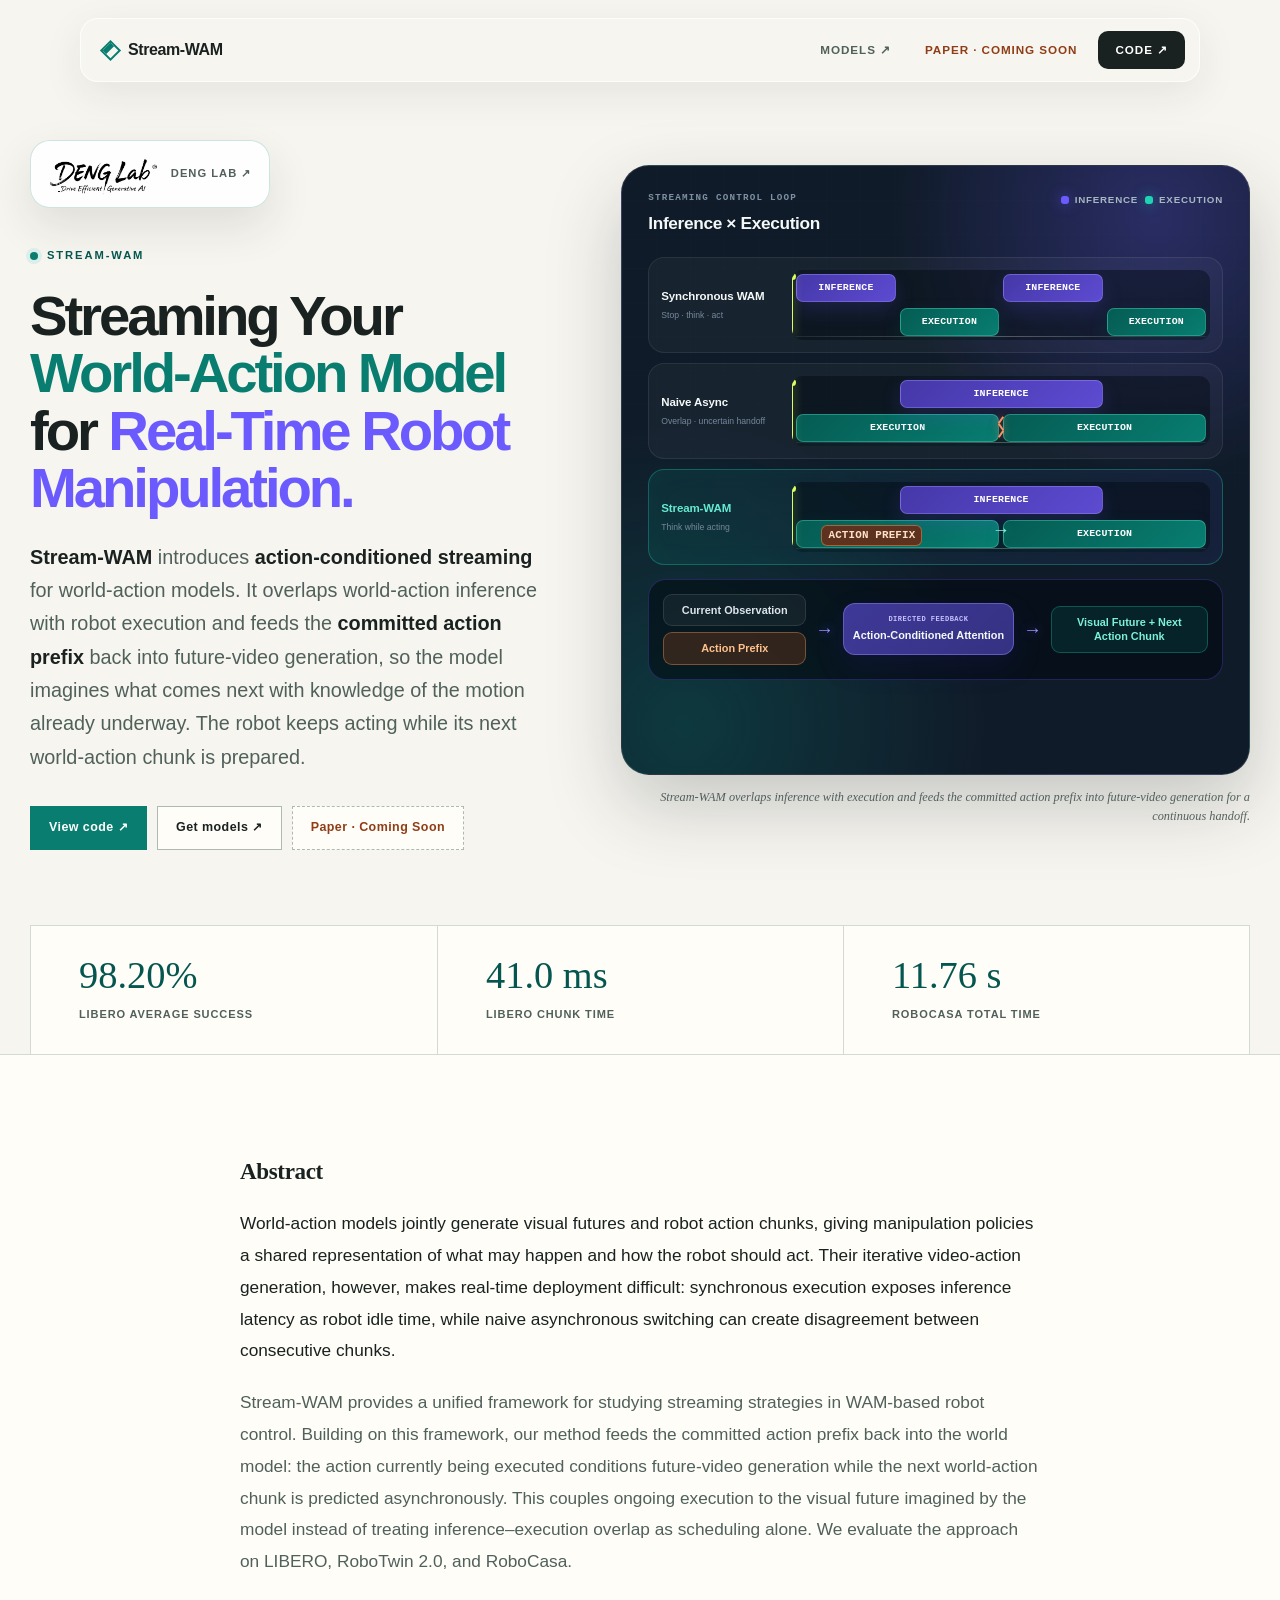
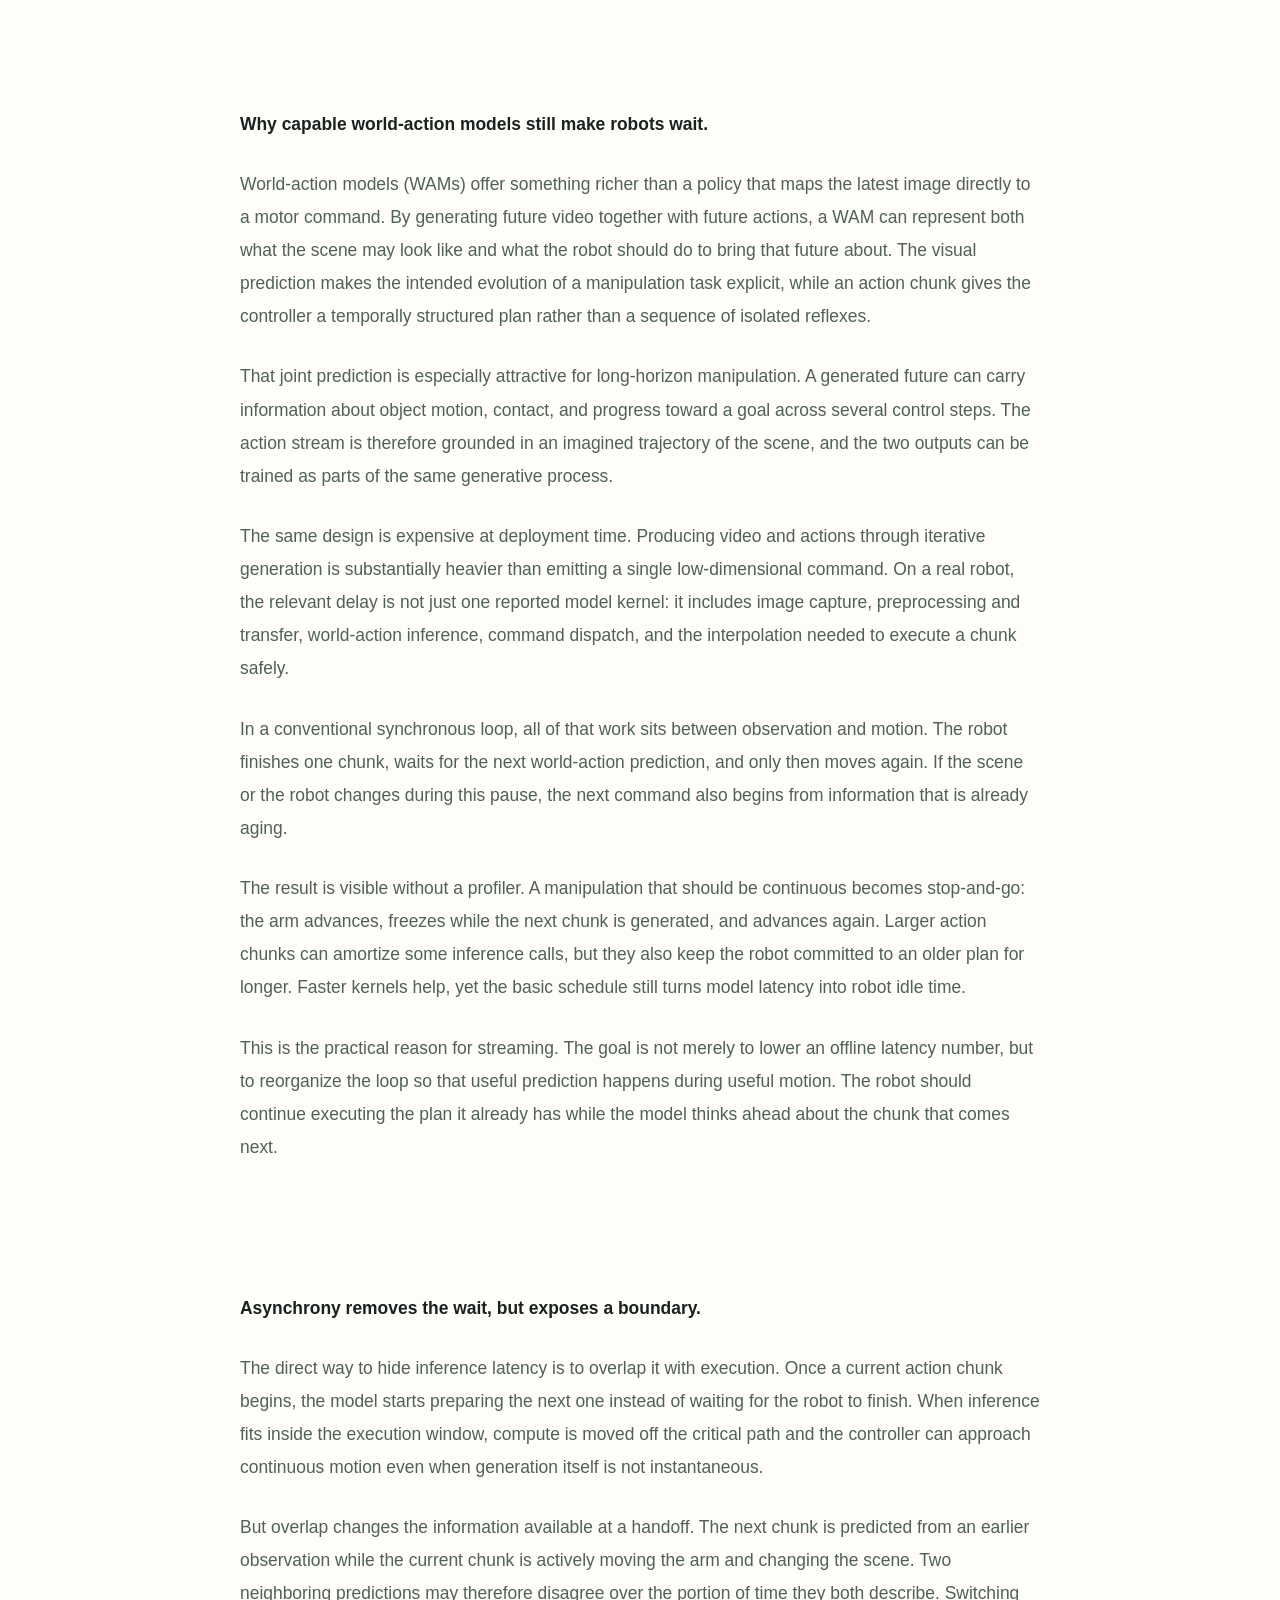
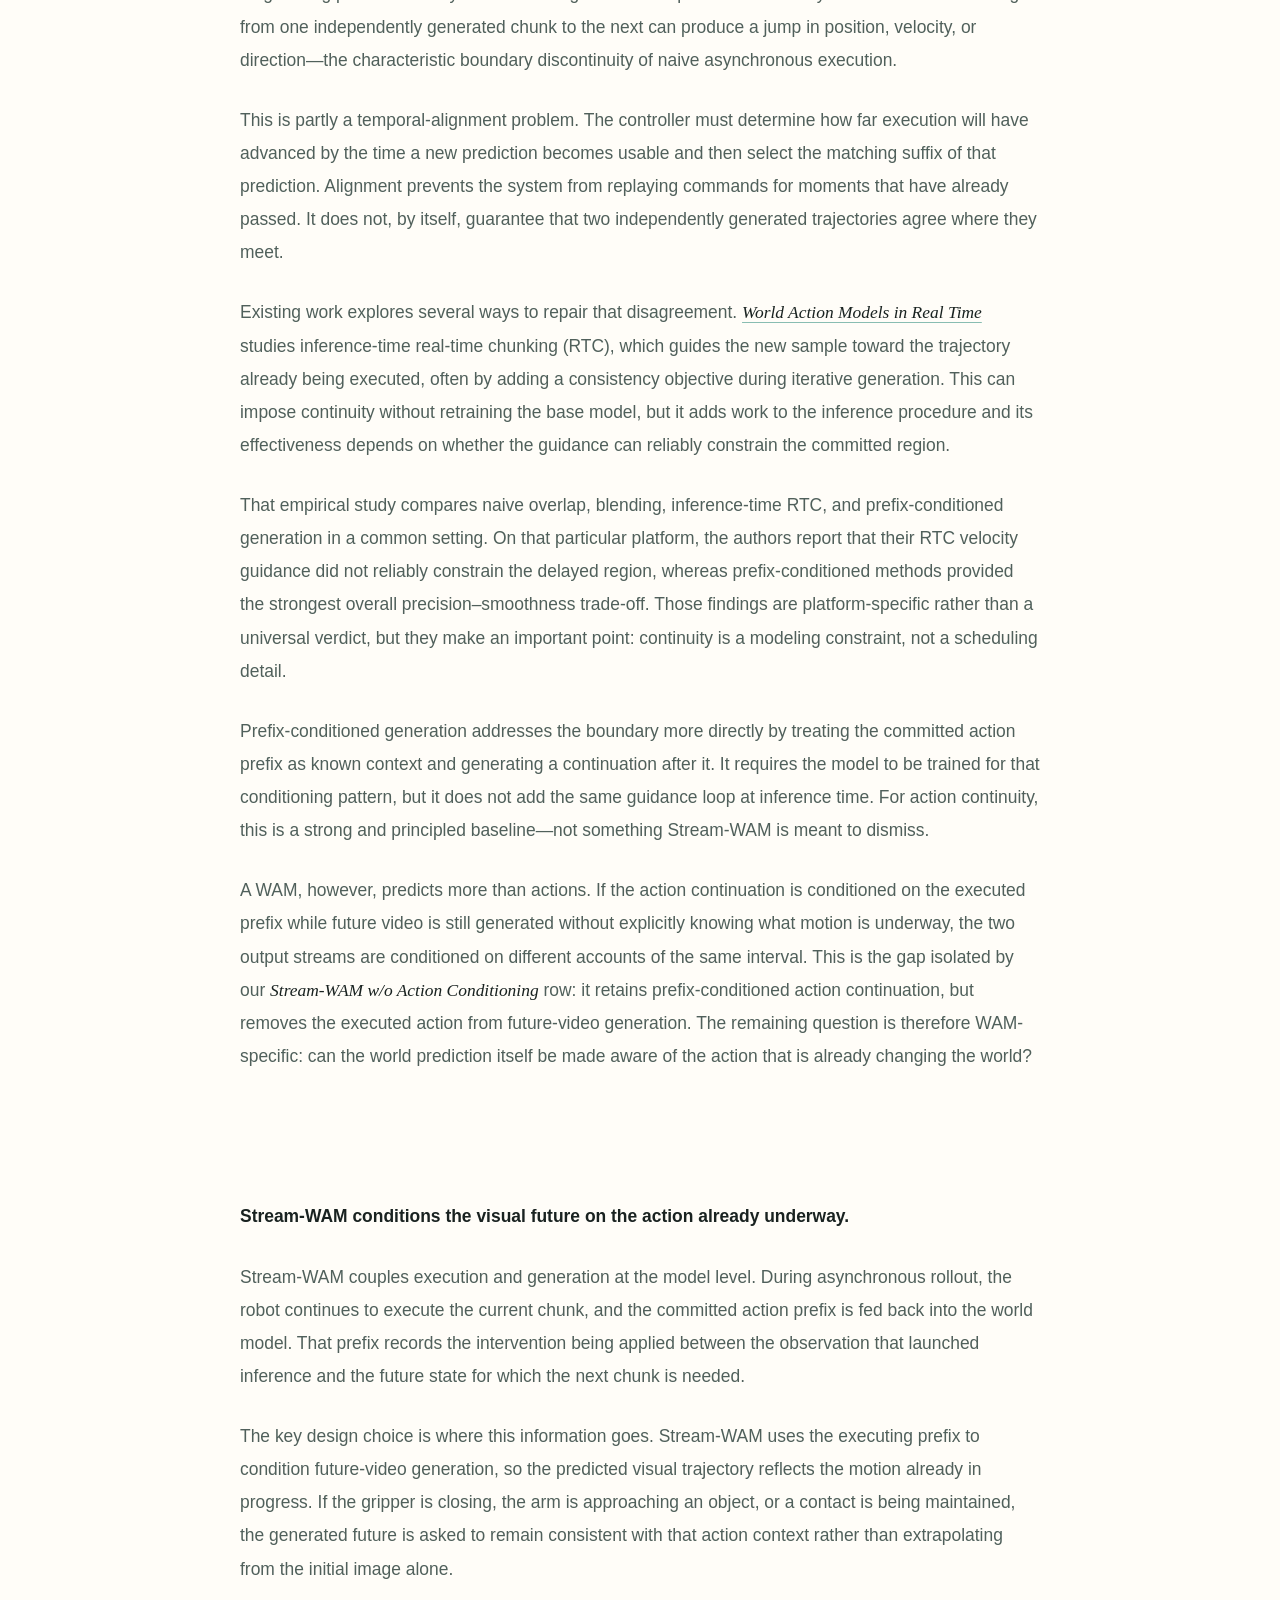
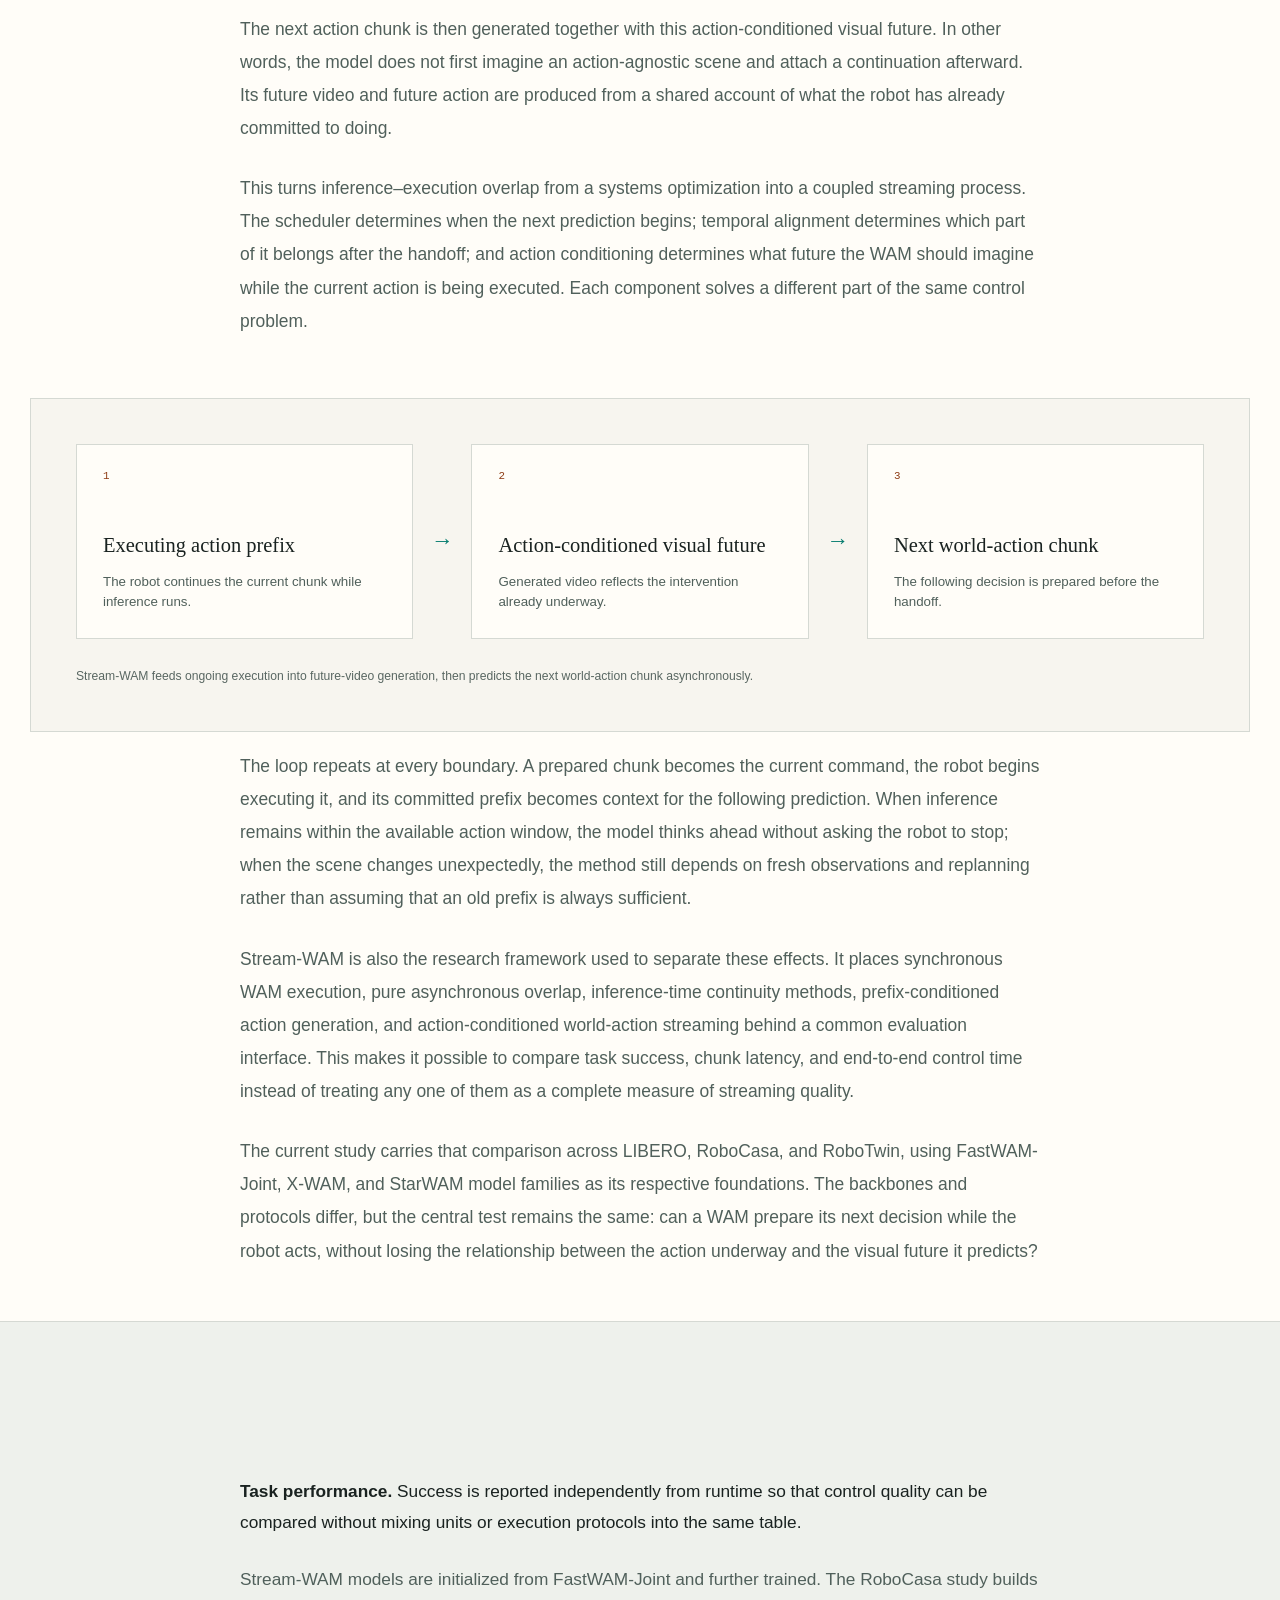
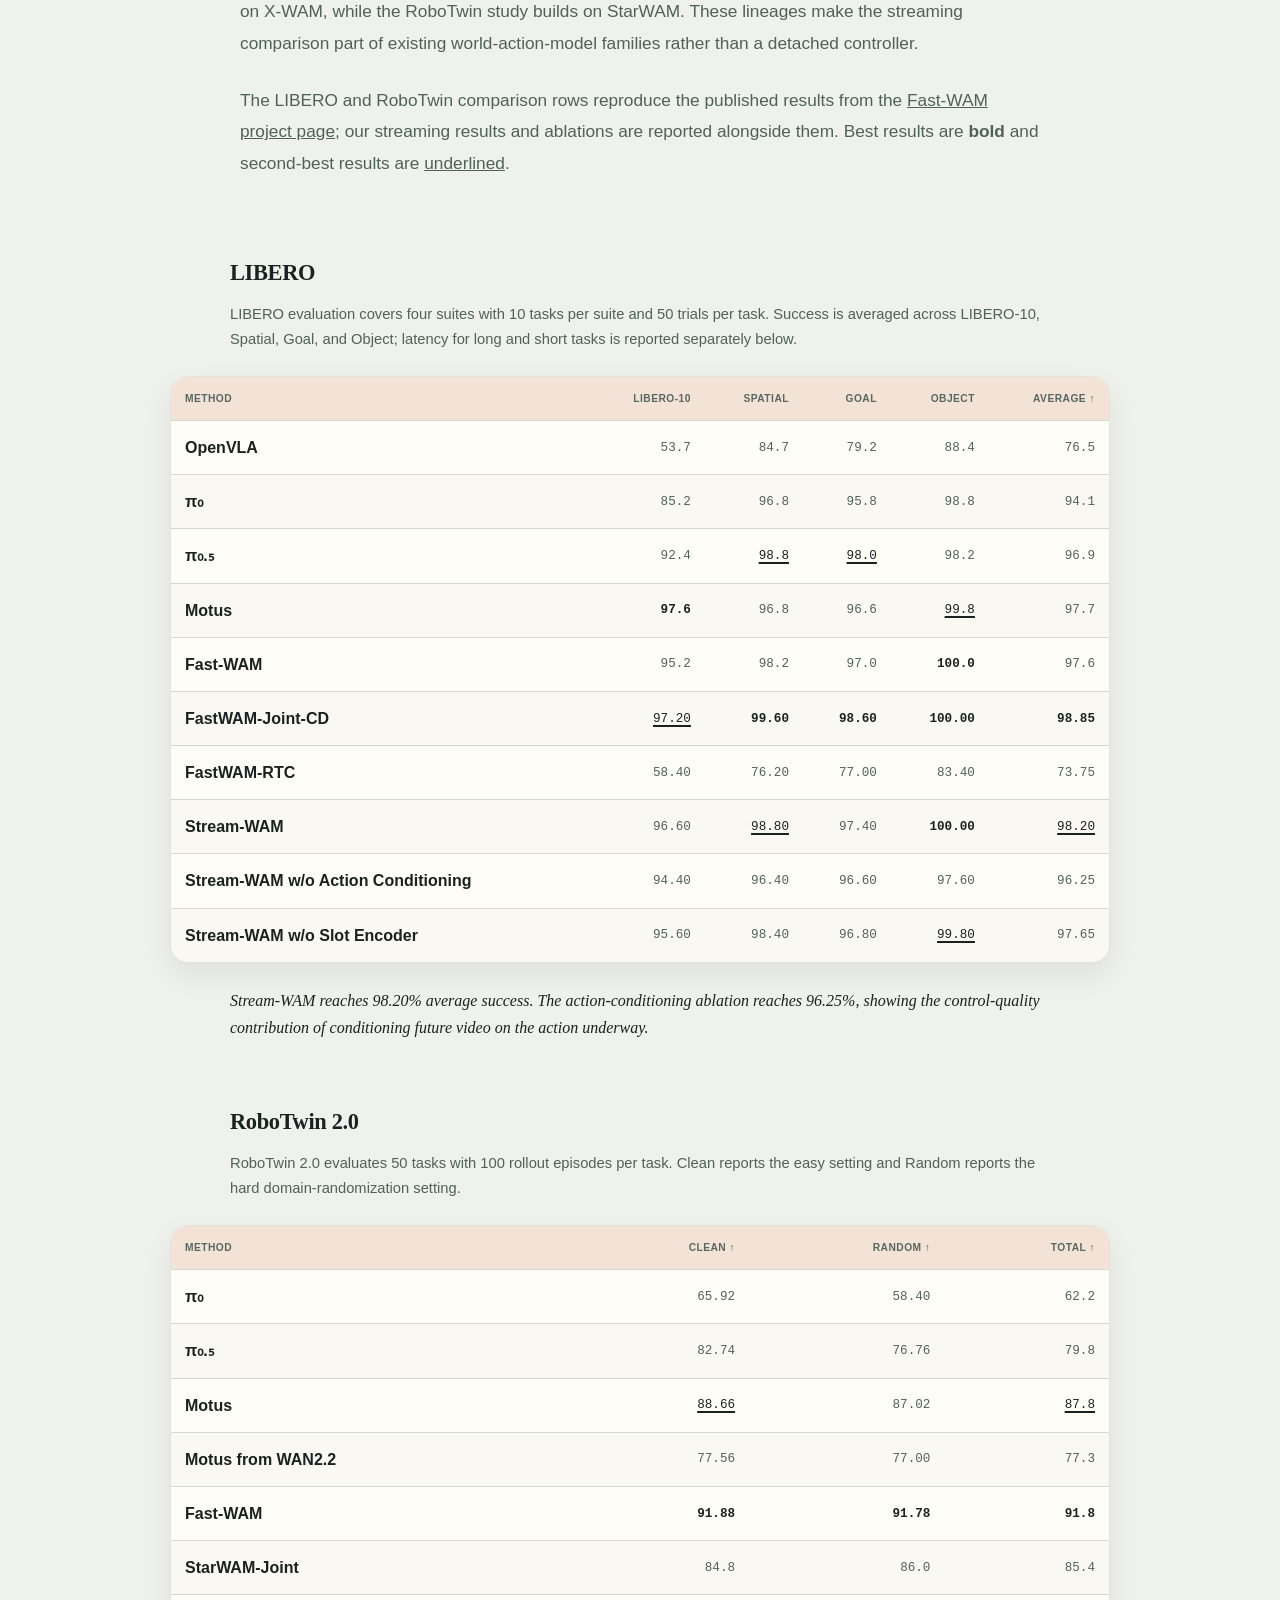
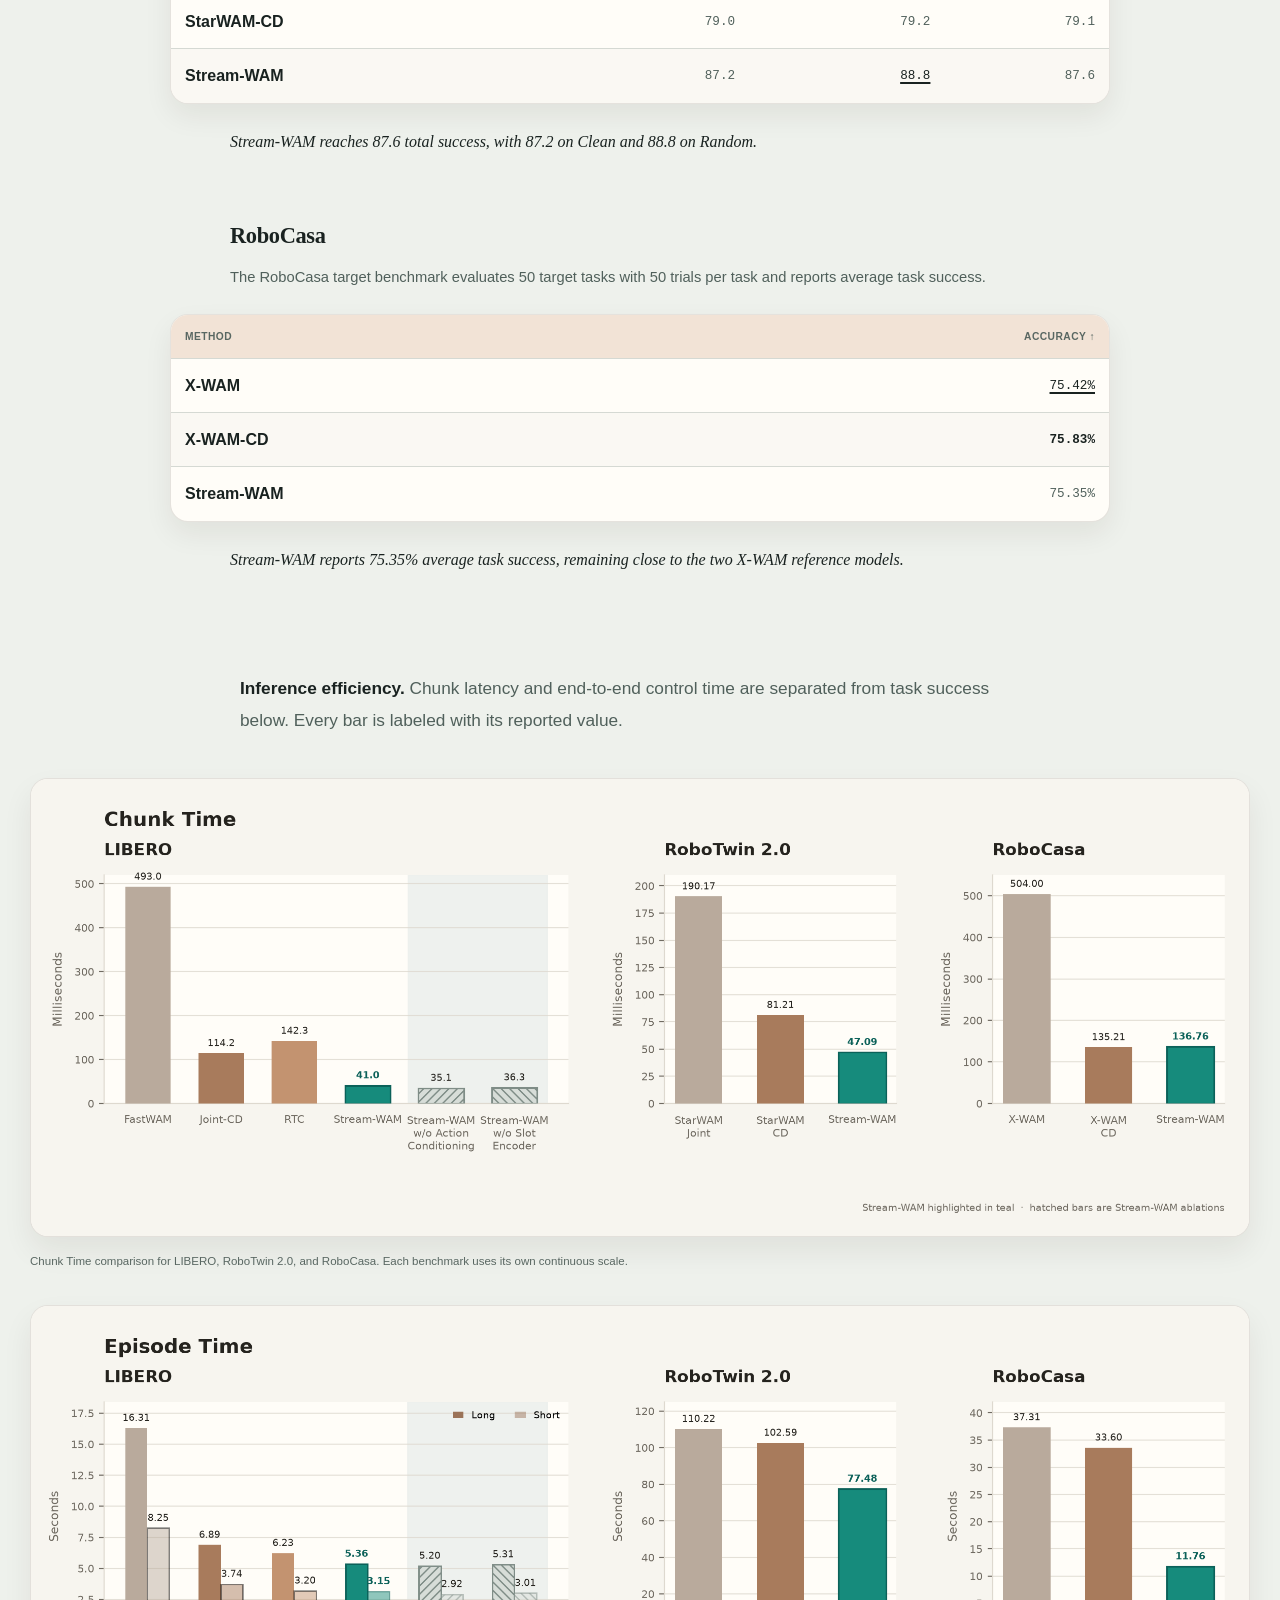
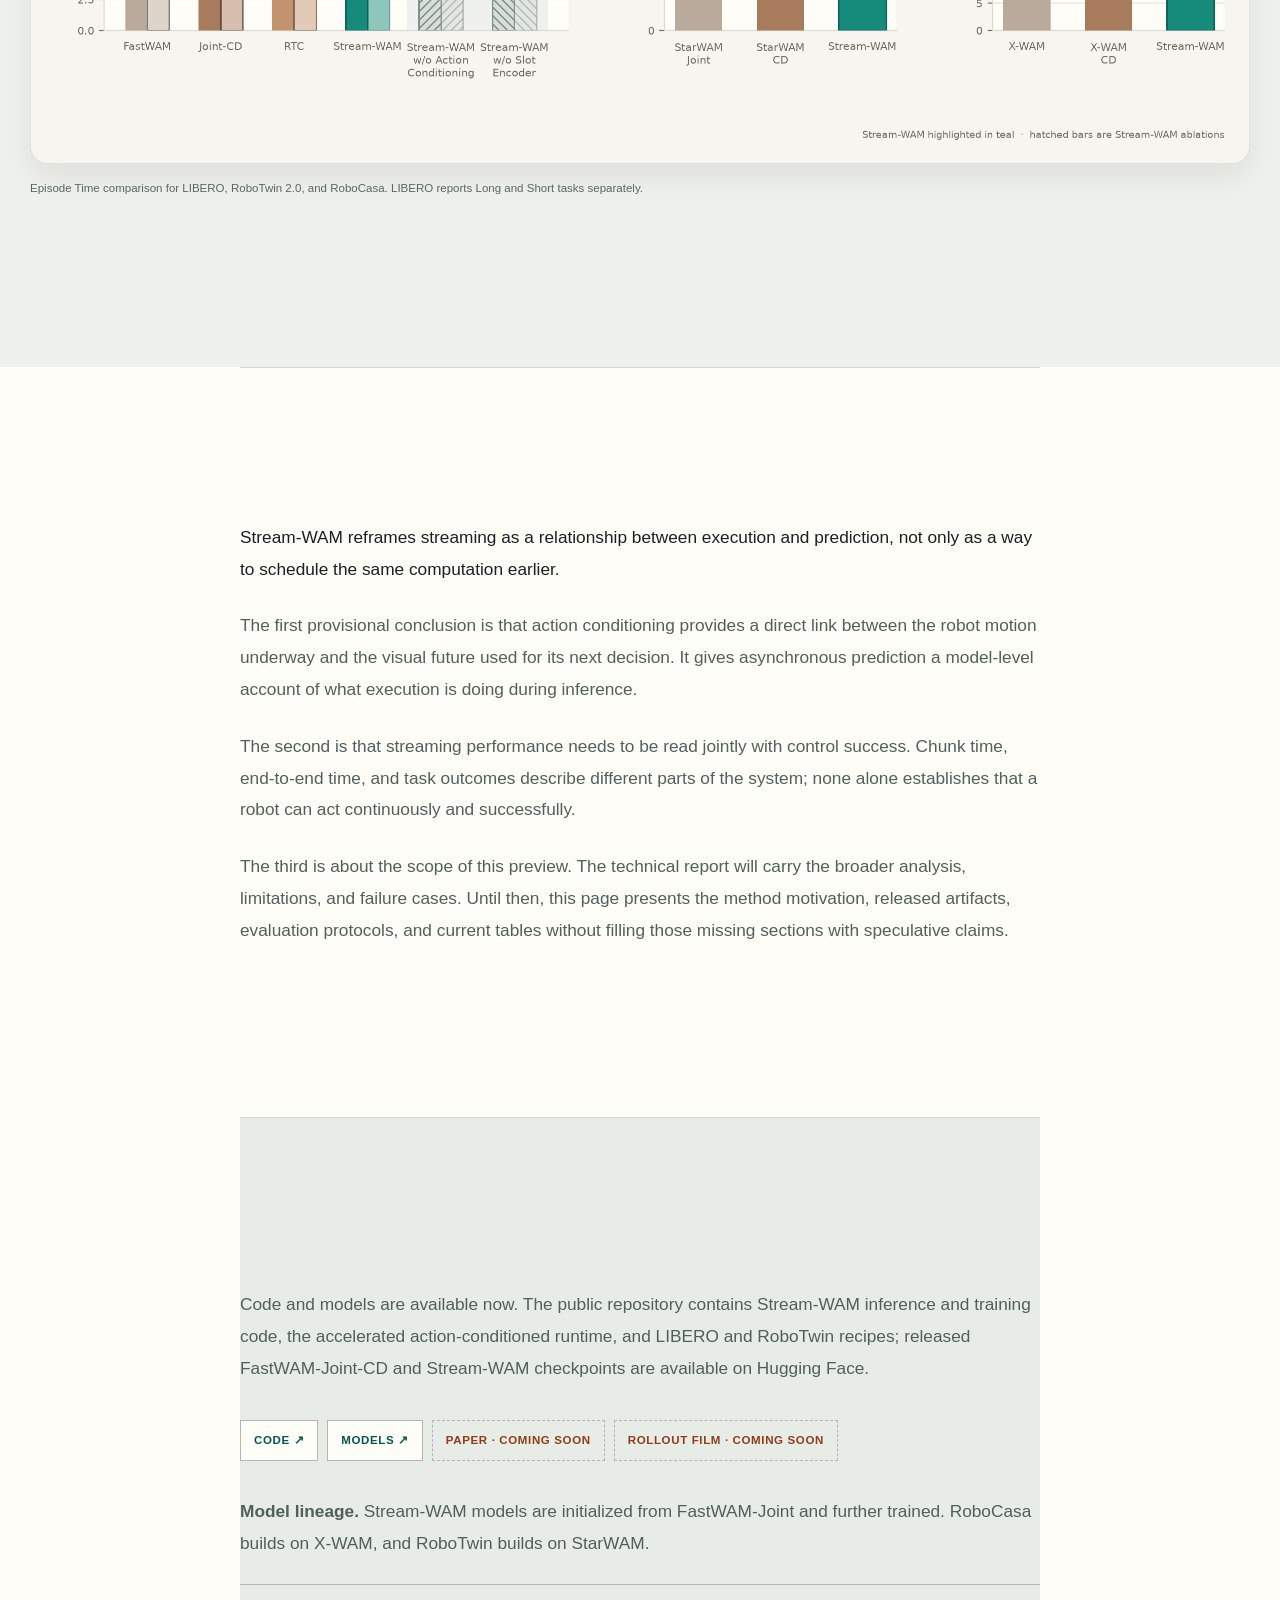
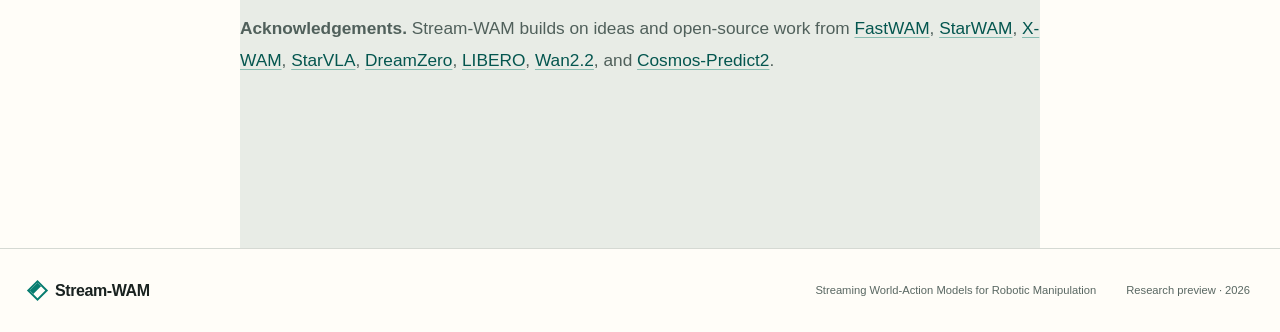
==== commit acc2ecbb: "feat: visualize Stream-WAM streaming pipeline" ====
--- a/academic_project_page/index.html
+++ b/academic_project_page/index.html
@@ -42,7 +42,7 @@
             <span>DENG Lab ↗</span>
           </a>
           <p class="eyebrow"><span class="live-dot" aria-hidden="true"></span>Stream-WAM</p>
-          <h1 id="hero-title">Streaming Your World-Action Model for Real-Time Robot Manipulation.</h1>
+          <h1 id="hero-title"><span>Streaming Your</span> <span class="title-accent-model">World-Action Model</span> <span>for</span> <span class="title-accent-control">Real-Time Robot Manipulation.</span></h1>
           <p class="hero-lede"><strong>Stream-WAM</strong> introduces <strong>action-conditioned streaming</strong> for world-action models. It overlaps world-action inference with robot execution and feeds the <strong>committed action prefix</strong> back into future-video generation, so the model imagines what comes next with knowledge of the motion already underway. The robot keeps acting while its next world-action chunk is prepared.</p>
           <div class="hero-actions" aria-label="Project resources">
             <a class="button button-primary" href="https://github.com/SJTU-DENG-Lab/StreamWAM" target="_blank" rel="noopener noreferrer">View code ↗</a>
@@ -50,9 +50,58 @@
             <span class="button button-pending" aria-disabled="true">Paper · Coming Soon</span>
           </div>
         </div>
-        <figure class="hero-figure">
-          <img src="assets/libero-drawer.webp" alt="Robot arm placing a black bowl into an open cabinet drawer in LIBERO" width="1344" height="672">
-          <figcaption>Successful LIBERO rollout frames. Rollout film · Coming Soon.</figcaption>
+        <figure class="hero-figure pipeline-figure" aria-labelledby="pipeline-caption">
+          <div class="pipeline-visual" role="img" aria-labelledby="pipeline-graphic-title" aria-describedby="pipeline-description pipeline-caption">
+            <span class="sr-only" id="pipeline-graphic-title">Comparison of inference and execution strategies</span>
+            <p class="sr-only" id="pipeline-description">Three control loops are compared. Synchronous WAM alternates inference and execution, leaving the robot waiting. Naive asynchronous inference overlaps execution but breaks at the handoff because the model does not know the motion already committed. Stream-WAM keeps execution continuous while inference runs, feeds the committed action prefix through action-conditioned attention, and jointly produces a visual future and the next action chunk.</p>
+            <div class="pipeline-heading" aria-hidden="true">
+              <div><span>Streaming control loop</span><strong>Inference × Execution</strong></div>
+              <div class="pipeline-legend"><span class="legend-inference">Inference</span><span class="legend-execution">Execution</span></div>
+            </div>
+
+            <div class="strategy-row strategy-sync" aria-hidden="true">
+              <div class="strategy-label"><strong>Synchronous WAM</strong><span>Stop · think · act</span></div>
+              <div class="strategy-timeline">
+                <i class="pipeline-playhead"></i>
+                <span class="pipeline-block inference sync-inference-one">Inference</span>
+                <span class="pipeline-block execution sync-execution-one">Execution</span>
+                <span class="pipeline-block inference sync-inference-two">Inference</span>
+                <span class="pipeline-block execution sync-execution-two">Execution</span>
+              </div>
+            </div>
+
+            <div class="strategy-row strategy-naive" aria-hidden="true">
+              <div class="strategy-label"><strong>Naive Async</strong><span>Overlap · uncertain handoff</span></div>
+              <div class="strategy-timeline">
+                <i class="pipeline-playhead"></i>
+                <span class="pipeline-block execution async-execution-one">Execution</span>
+                <span class="pipeline-block inference async-inference">Inference</span>
+                <span class="pipeline-block execution async-execution-two">Execution</span>
+                <span class="handoff-break"><b></b><b></b><b></b></span>
+              </div>
+            </div>
+
+            <div class="strategy-row strategy-stream" aria-hidden="true">
+              <div class="strategy-label"><strong>Stream-WAM</strong><span>Think while acting</span></div>
+              <div class="strategy-timeline">
+                <i class="pipeline-playhead"></i>
+                <span class="pipeline-block execution stream-execution-one">Execution</span>
+                <span class="pipeline-block inference stream-inference">Inference</span>
+                <span class="pipeline-block execution stream-execution-two">Execution</span>
+                <span class="prefix-marker">Action Prefix</span>
+                <span class="smooth-handoff" aria-hidden="true">→</span>
+              </div>
+            </div>
+
+            <div class="attention-panel" aria-hidden="true">
+              <div class="attention-inputs"><span>Current Observation</span><span class="prefix-input">Action Prefix</span></div>
+              <span class="attention-arrow">→</span>
+              <div class="attention-core"><small>Directed feedback</small><strong>Action-Conditioned Attention</strong></div>
+              <span class="attention-arrow">→</span>
+              <div class="attention-output">Visual Future + Next Action Chunk</div>
+            </div>
+          </div>
+          <figcaption id="pipeline-caption">Stream-WAM overlaps inference with execution and feeds the committed action prefix into future-video generation for a continuous handoff.</figcaption>
         </figure>
         <div class="headline-results" aria-label="Selected results">
           <p><strong>98.20%</strong><span>LIBERO average success</span></p>
--- a/academic_project_page/styles.css
+++ b/academic_project_page/styles.css
@@ -9,6 +9,9 @@
   --teal: #087d70;
   --teal-deep: #04564f;
   --teal-soft: #dceee8;
+  --violet: #6b5bff;
+  --violet-soft: #e9e6ff;
+  --pipeline-detail-size: .68rem;
   --orange: #8f3d16;
   --orange-soft: #f2e3d6;
   --results-bg: #eef1ec;
@@ -35,7 +38,7 @@
 .site-nav { width: 100%; min-height: 62px; display: flex; align-items: center; justify-content: space-between; padding: 0 14px 0 22px; }
 .wordmark { display: inline-flex; align-items: center; gap: 10px; font-weight: 780; letter-spacing: -.025em; text-decoration: none; }
 .wordmark-mark { width: 15px; height: 15px; border: 2px solid var(--teal); box-shadow: inset 5px 0 var(--teal); transform: rotate(45deg); }
-.lab-lockup { width: max-content; max-width: 100%; display: inline-flex; align-items: center; gap: 12px; margin-bottom: 38px; padding: 11px 17px 11px 13px; border: 1px solid rgba(255,255,255,.9); border-radius: 18px; color: var(--muted); background: rgba(255,255,255,.76); box-shadow: 0 18px 45px rgba(25,34,32,.09); font-size: .7rem; font-weight: 760; letter-spacing: .09em; text-decoration: none; text-transform: uppercase; }
+.lab-lockup { width: max-content; max-width: 100%; display: inline-flex; align-items: center; gap: 12px; margin-bottom: 38px; padding: 12px 18px 12px 14px; border: 1px solid rgba(8,125,112,.2); border-radius: 20px; color: var(--muted); background: rgba(255,255,255,.9); box-shadow: 0 18px 45px rgba(25,34,32,.11), inset 0 0 0 1px rgba(255,255,255,.9); font-size: .7rem; font-weight: 760; letter-spacing: .09em; text-decoration: none; text-transform: uppercase; }
 .deng-lab-logo { width: auto; height: 42px; mix-blend-mode: multiply; object-fit: contain; }
 .lab-lockup:hover, .lab-lockup:focus-visible { color: var(--teal-deep); }
 .nav-links { display: flex; align-items: center; gap: 8px; }
@@ -51,6 +54,8 @@
 .eyebrow { display: flex; align-items: center; gap: 9px; margin: 0 0 20px; color: var(--teal-deep); font-size: .7rem; font-weight: 790; letter-spacing: .17em; text-transform: uppercase; }
 .live-dot { width: 8px; height: 8px; flex: 0 0 auto; border-radius: 50%; background: var(--teal); box-shadow: 0 0 0 4px var(--teal-soft); }
 .hero h1 { max-width: 680px; margin: 22px 0 24px; font-family: inherit; font-size: clamp(46px,4.4vw,68px); font-weight: 780; line-height: 1.02; letter-spacing: -.055em; }
+.title-accent-model { color: var(--teal); }
+.title-accent-control { color: var(--violet); }
 .hero-lede { max-width: 675px; margin: 0 0 32px; color: var(--muted); font-size: clamp(18px,1.55vw,22px); line-height: 1.68; }
 .hero-lede strong { color: var(--ink); font-weight: 760; }
 .hero-actions { display: flex; flex-wrap: wrap; gap: 10px; }
@@ -59,9 +64,57 @@
 .button:hover { border-color: var(--teal); color: var(--teal-deep); }
 .button-primary:hover { color: white; background: var(--teal-deep); }
 .button-pending { color: var(--orange); border-style: dashed; }
-.hero-figure { margin: 0; }
-.hero-figure img { width: 100%; aspect-ratio: 16/9; object-fit: cover; border: 9px solid var(--paper); box-shadow: 0 25px 70px rgba(43,58,53,.15); }
-.hero-figure figcaption { margin-top: 13px; color: var(--dim); font: italic .77rem/1.5 var(--serif); text-align: right; }
+.hero-figure { min-width: 0; margin: 0; }
+.hero-figure figcaption { max-width: 640px; margin: 13px 0 0 auto; color: var(--dim); font: italic .77rem/1.5 var(--serif); text-align: right; }
+.pipeline-visual { position: relative; min-height: 610px; overflow: hidden; padding: 26px; border: 1px solid rgba(255,255,255,.12); border-radius: 28px; color: #f4f8f7; background: radial-gradient(circle at 85% 8%,rgba(107,91,255,.28),transparent 34%),radial-gradient(circle at 10% 92%,rgba(8,125,112,.3),transparent 38%),#101b29; box-shadow: 0 30px 75px rgba(23,35,45,.22); }
+.pipeline-visual::before { content: ""; position: absolute; inset: 0; opacity: .22; pointer-events: none; background-image: linear-gradient(rgba(255,255,255,.05) 1px,transparent 1px),linear-gradient(90deg,rgba(255,255,255,.05) 1px,transparent 1px); background-size: 34px 34px; mask-image: linear-gradient(to bottom,black,transparent 82%); }
+.pipeline-heading { position: relative; z-index: 1; display: flex; align-items: flex-start; justify-content: space-between; gap: 20px; margin-bottom: 18px; }
+.pipeline-heading > div:first-child span { display: block; color: #7d91a3; font: 600 .58rem/1.3 ui-monospace,monospace; letter-spacing: .13em; text-transform: uppercase; }
+.pipeline-heading > div:first-child strong { display: block; margin-top: 5px; font-size: 1.08rem; letter-spacing: -.02em; }
+.pipeline-legend { display: flex; flex-wrap: wrap; justify-content: flex-end; gap: 7px; }
+.pipeline-legend span { display: inline-flex; align-items: center; gap: 6px; color: #a9b7c2; font-size: .61rem; font-weight: 700; letter-spacing: .08em; text-transform: uppercase; }
+.pipeline-legend span::before { content: ""; width: 8px; height: 8px; border-radius: 3px; background: var(--violet); box-shadow: 0 0 13px rgba(107,91,255,.62); }
+.pipeline-legend .legend-execution::before { background: #1fd4b4; box-shadow: 0 0 13px rgba(31,212,180,.55); }
+.strategy-row { position: relative; z-index: 1; display: grid; grid-template-columns: 118px minmax(0,1fr); gap: 13px; align-items: center; margin-top: 10px; padding: 12px; border: 1px solid rgba(255,255,255,.08); border-radius: 16px; background: rgba(255,255,255,.035); }
+.strategy-stream { border-color: rgba(31,212,180,.32); background: linear-gradient(90deg,rgba(8,125,112,.16),rgba(107,91,255,.08)); box-shadow: inset 0 0 30px rgba(31,212,180,.035); }
+.strategy-label strong, .strategy-label span { display: block; }
+.strategy-label strong { font-size: .72rem; letter-spacing: -.01em; }
+.strategy-label span { margin-top: 4px; color: #74889a; font-size: .54rem; line-height: 1.35; }
+.strategy-stream .strategy-label strong { color: #64ead2; }
+.strategy-timeline { position: relative; display: grid; grid-template-columns: repeat(12,minmax(0,1fr)); grid-template-rows: repeat(2,28px); gap: 6px 4px; min-width: 0; overflow: hidden; padding: 4px; border-radius: 11px; background: rgba(2,9,17,.45); }
+.strategy-timeline::after { content: ""; position: absolute; right: 4px; bottom: 3px; left: 4px; height: 1px; background: linear-gradient(90deg,rgba(255,255,255,.08),rgba(255,255,255,.28),rgba(255,255,255,.08)); }
+.pipeline-block { z-index: 2; min-width: 0; display: grid; place-items: center; overflow: hidden; border-radius: 7px; color: #fff; font: 700 .62rem/1 ui-monospace,monospace; letter-spacing: .02em; text-transform: uppercase; white-space: nowrap; }
+.pipeline-block.inference { border: 1px solid rgba(165,153,255,.38); background: linear-gradient(135deg,#4538a8,#5d4bd1); box-shadow: 0 8px 20px rgba(107,91,255,.17); }
+.pipeline-block.execution { border: 1px solid rgba(111,244,218,.3); background: linear-gradient(135deg,#055c54,#087d70); box-shadow: 0 8px 20px rgba(8,125,112,.14); }
+.sync-inference-one { grid-area: 1/1/2/4; }
+.sync-execution-one { grid-area: 2/4/3/7; }
+.sync-inference-two { grid-area: 1/7/2/10; }
+.sync-execution-two { grid-area: 2/10/3/13; }
+.async-execution-one, .stream-execution-one { grid-area: 2/1/3/7; }
+.stream-execution-one { color: transparent; }
+.async-inference, .stream-inference { grid-area: 1/4/2/10; }
+.async-execution-two, .stream-execution-two { grid-area: 2/7/3/13; }
+.pipeline-playhead { position: absolute; z-index: 6; top: 3px; bottom: 3px; left: 0; width: 1px; background: #d9ff63; box-shadow: 0 0 10px #d9ff63; animation: pipeline-sweep 6s linear infinite; }
+.pipeline-playhead::before { content: ""; position: absolute; top: 0; left: -3px; width: 7px; height: 7px; border-radius: 50%; background: #d9ff63; }
+.handoff-break { position: absolute; z-index: 4; left: 50%; bottom: 5px; width: 14px; height: 25px; transform: translateX(-50%); }
+.handoff-break b { position: absolute; left: 6px; width: 2px; height: 8px; background: #ff9367; transform: rotate(35deg); box-shadow: 0 0 8px rgba(255,147,103,.8); }
+.handoff-break b:nth-child(1) { top: 0; }
+.handoff-break b:nth-child(2) { top: 7px; transform: rotate(-35deg); }
+.handoff-break b:nth-child(3) { top: 14px; }
+.prefix-marker { position: absolute; z-index: 4; left: 7%; bottom: 6px; padding: 4px 6px; border: 1px solid rgba(255,164,92,.45); border-radius: 6px; color: #ffe1c7; background: #5d321f; font: 700 var(--pipeline-detail-size)/1 ui-monospace,monospace; letter-spacing: .015em; text-transform: uppercase; }
+.smooth-handoff { position: absolute; z-index: 4; left: 50%; bottom: 6px; color: #82f4df; font-size: 1.12rem; filter: drop-shadow(0 0 6px rgba(31,212,180,.8)); transform: translateX(-50%); }
+.attention-panel { position: relative; z-index: 1; display: grid; grid-template-columns: 1fr auto 1.2fr auto 1.1fr; gap: 9px; align-items: center; margin-top: 14px; padding: 14px; border: 1px solid rgba(107,91,255,.27); border-radius: 18px; background: rgba(2,9,17,.58); }
+.attention-inputs { display: grid; gap: 6px; }
+.attention-inputs span, .attention-output { padding: 8px 9px; border: 1px solid rgba(255,255,255,.1); border-radius: 9px; color: #dce5eb; background: rgba(255,255,255,.055); font-size: var(--pipeline-detail-size); font-weight: 700; line-height: 1.35; text-align: center; }
+.attention-inputs .prefix-input { border-color: rgba(255,164,92,.36); color: #ffc18c; background: rgba(102,54,27,.45); }
+.attention-core { padding: 11px 9px; border: 1px solid rgba(152,139,255,.45); border-radius: 12px; background: linear-gradient(135deg,rgba(79,67,186,.78),rgba(107,91,255,.46)); box-shadow: 0 12px 28px rgba(41,30,128,.2); text-align: center; }
+.attention-core small, .attention-core strong { display: block; }
+.attention-core small { color: #c8c2ff; font: 600 .44rem/1.25 ui-monospace,monospace; letter-spacing: .07em; text-transform: uppercase; }
+.attention-core strong { margin-top: 5px; font-size: var(--pipeline-detail-size); line-height: 1.25; }
+.attention-output { border-color: rgba(31,212,180,.3); color: #7cf0d9; background: rgba(8,125,112,.18); }
+.attention-arrow { color: #9a8eff; font-size: 1.15rem; filter: drop-shadow(0 0 5px rgba(107,91,255,.75)); animation: attention-flow 2.2s ease-in-out infinite; }
+@keyframes pipeline-sweep { from { left: 0; } to { left: 100%; } }
+@keyframes attention-flow { 0%,100% { opacity: .35; transform: translateX(-2px); } 50% { opacity: 1; transform: translateX(2px); } }
 .headline-results { grid-column: 1/-1; display: grid; grid-template-columns: repeat(3,1fr); margin-top: 20px; border: 1px solid var(--line); border-bottom: 0; background: var(--paper); }
 .headline-results p { min-height: 128px; display: flex; flex-direction: column; justify-content: center; margin: 0; padding: 25px clamp(20px,4vw,48px); border-left: 1px solid var(--line); }
 .headline-results p:first-child { border-left: 0; }
@@ -149,7 +202,7 @@
 @media (max-width: 1040px) {
   .hero { min-height: auto; grid-template-columns: 1fr; padding-top: 140px; }
   .hero-copy { max-width: 800px; }
-  .hero-figure { max-width: 850px; }
+  .hero-figure { width: 100%; max-width: 850px; }
   .headline-results { grid-column: 1; }
   .method-figure { grid-template-columns: 1fr; }
   .method-figure i { transform: rotate(90deg); }
@@ -166,7 +219,19 @@
   .deng-lab-logo { height: 42px; }
   .lab-lockup { gap: 10px; margin-bottom: 34px; font-size: .64rem; }
   .hero { gap: 45px; padding-top: 112px; }
-  .hero h1 { letter-spacing: -.05em; }
+  .hero h1 { font-size: clamp(40px,12vw,56px); letter-spacing: -.05em; }
+  .pipeline-visual { min-height: 0; padding: 18px; border-radius: 22px; }
+  .pipeline-heading { display: block; margin-bottom: 16px; }
+  .pipeline-legend { justify-content: flex-start; margin-top: 11px; }
+  .strategy-row { grid-template-columns: 1fr; gap: 9px; padding: 11px; }
+  .strategy-label { display: flex; align-items: baseline; justify-content: space-between; gap: 14px; }
+  .strategy-label span { margin-top: 0; text-align: right; }
+  .strategy-timeline { grid-template-rows: repeat(2,30px); }
+  .pipeline-block { font-size: .58rem; }
+  .attention-panel { grid-template-columns: 1fr; gap: 7px; }
+  .attention-arrow { justify-self: center; line-height: 1; transform: rotate(90deg); animation: none; }
+  .attention-core { padding-block: 12px; }
+  .hero-figure figcaption { margin-top: 11px; text-align: left; }
   .headline-results { grid-template-columns: 1fr; }
   .headline-results p { min-height: 112px; border-top: 1px solid var(--line); border-left: 0; }
   .headline-results p:first-child { border-top: 0; }
@@ -187,4 +252,6 @@
 @media (prefers-reduced-motion: reduce) {
   html { scroll-behavior: auto; }
   *, *::before, *::after { transition-duration: .01ms!important; animation-duration: .01ms!important; }
-}
+  .pipeline-playhead { display: none; }
+  .attention-arrow { animation: none; }
+}
